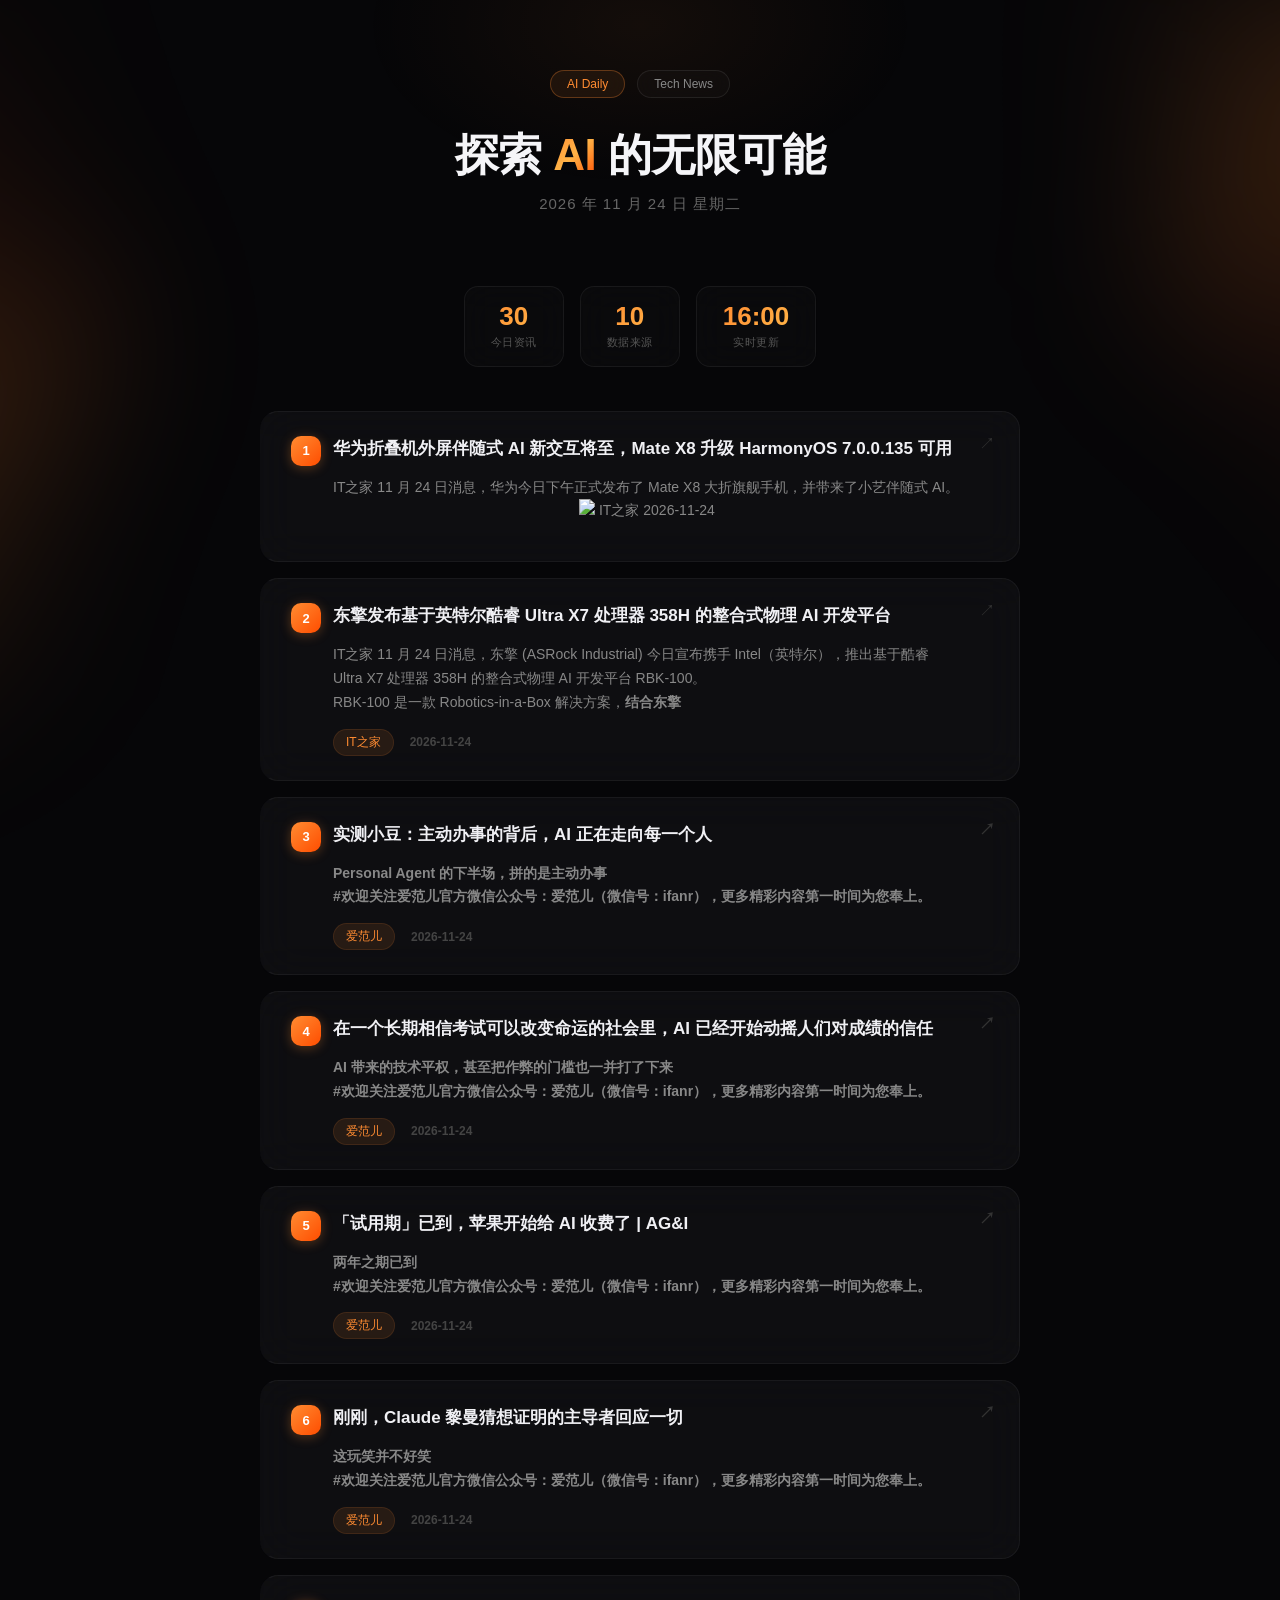
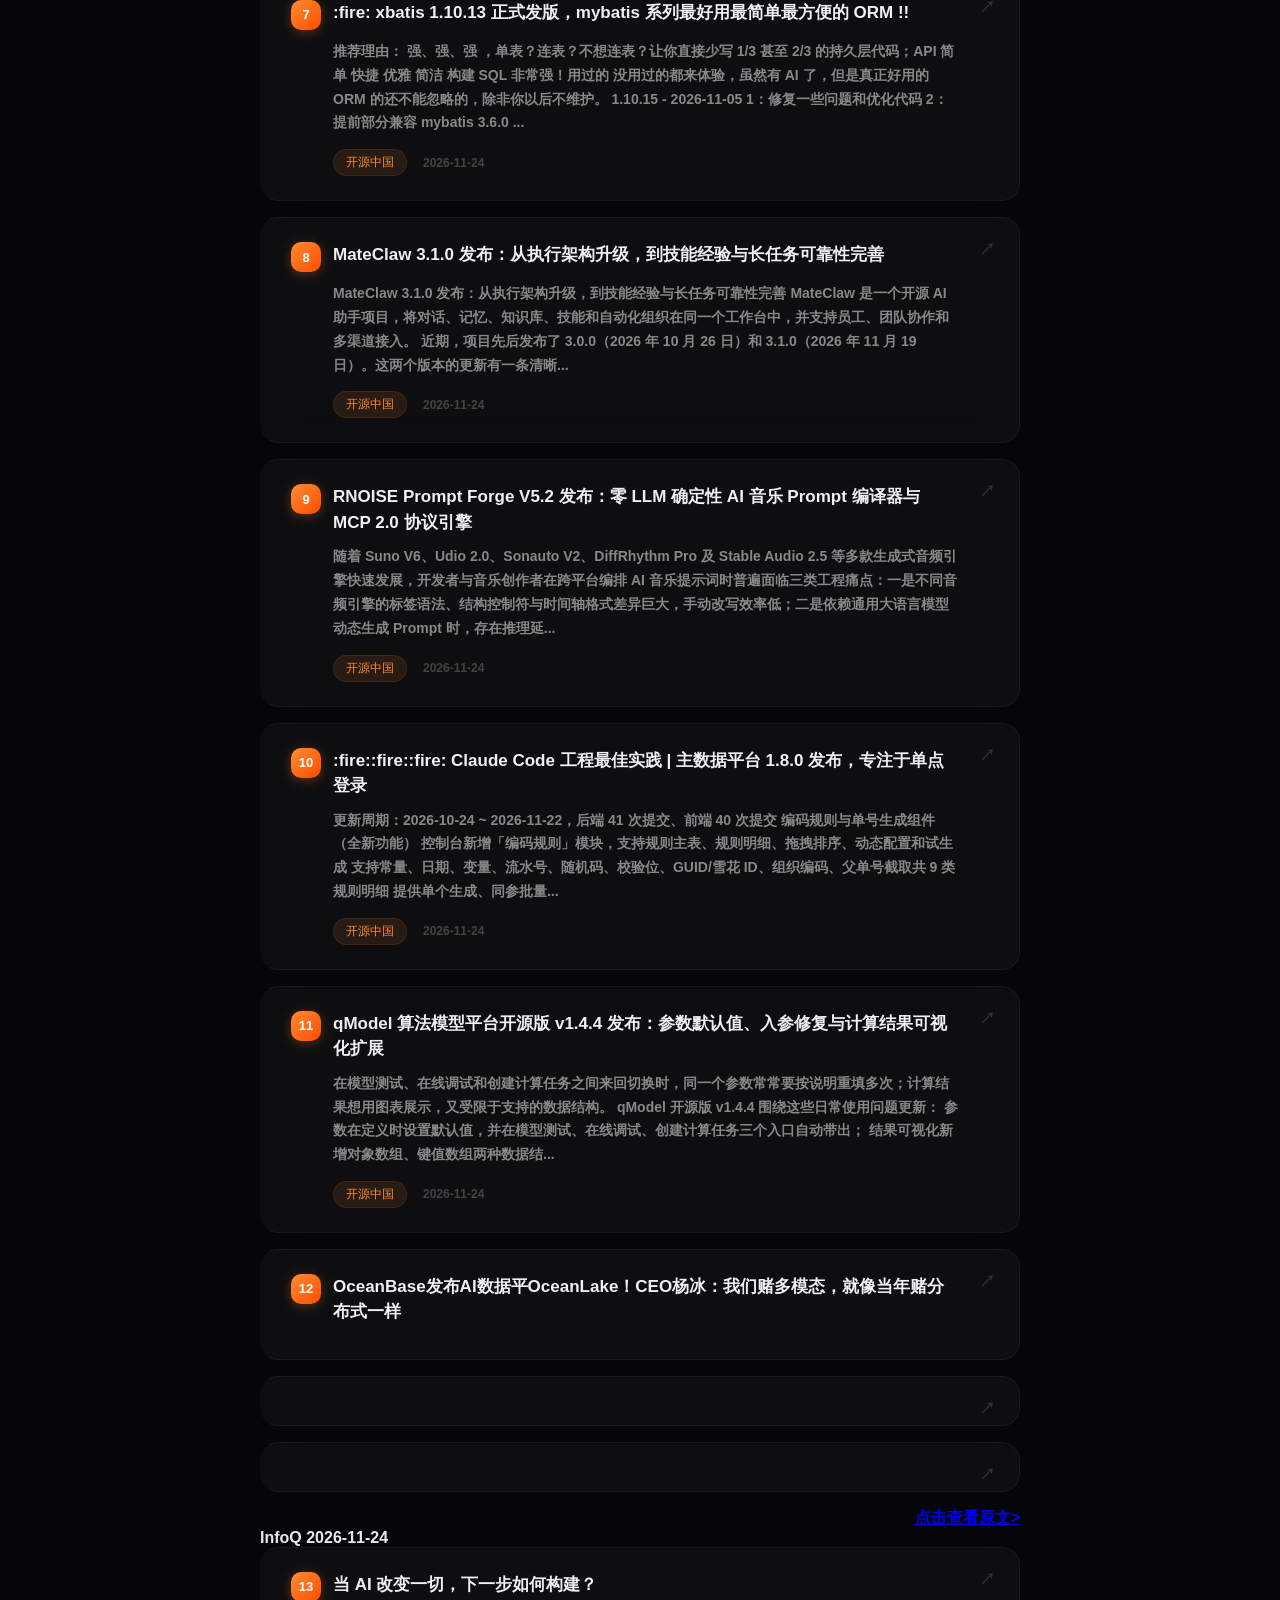
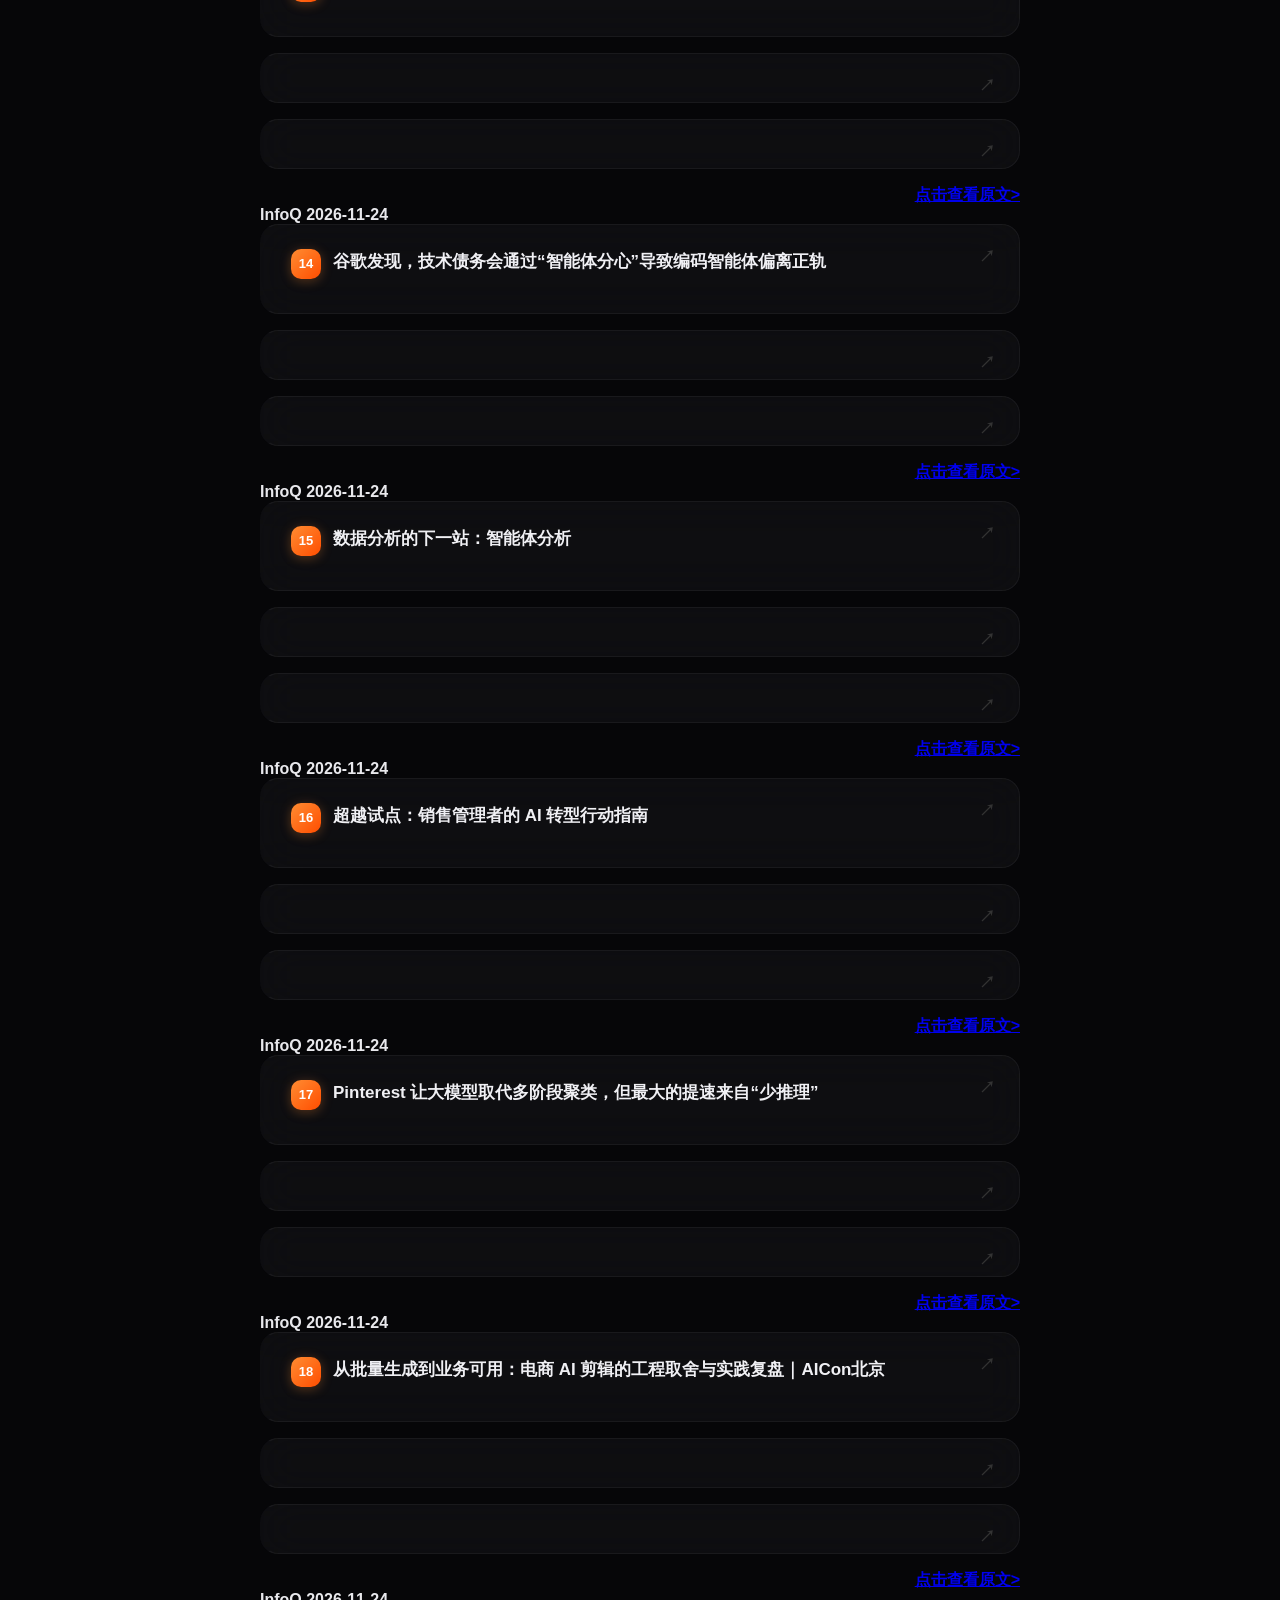
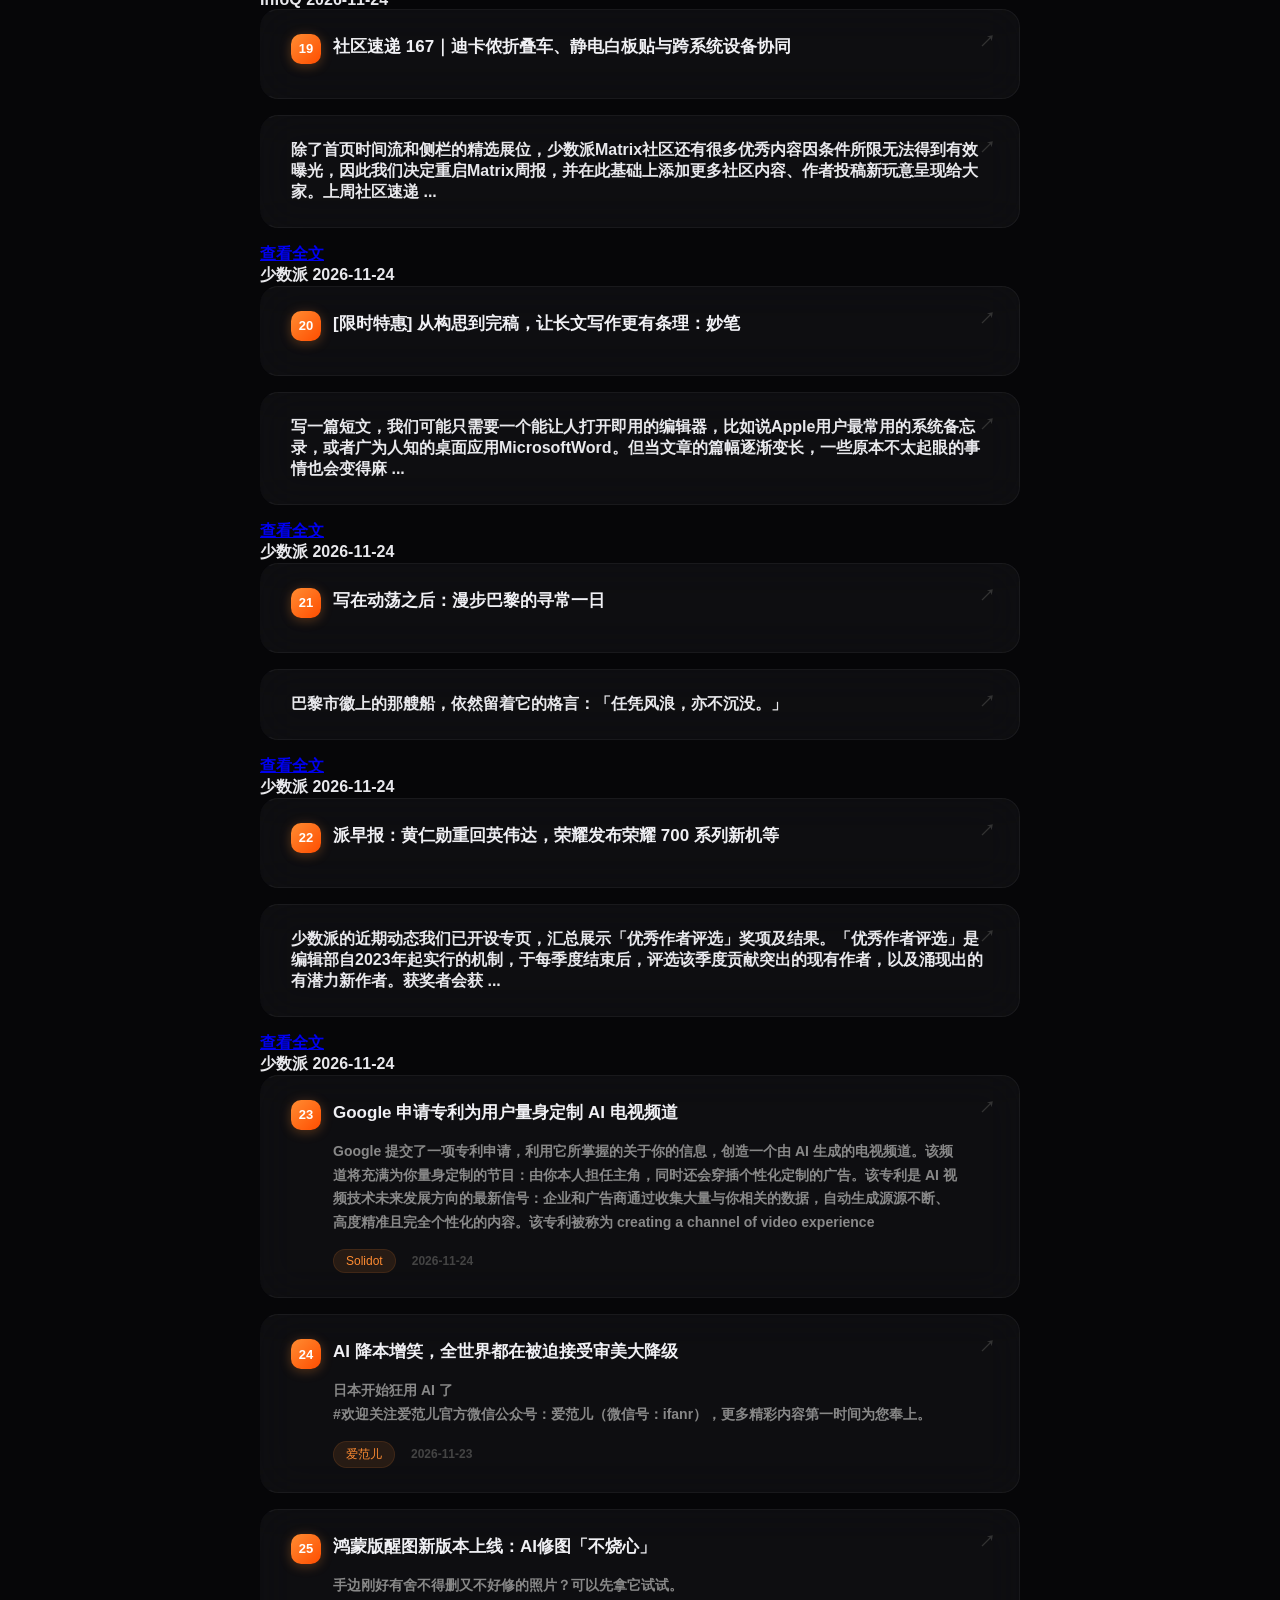
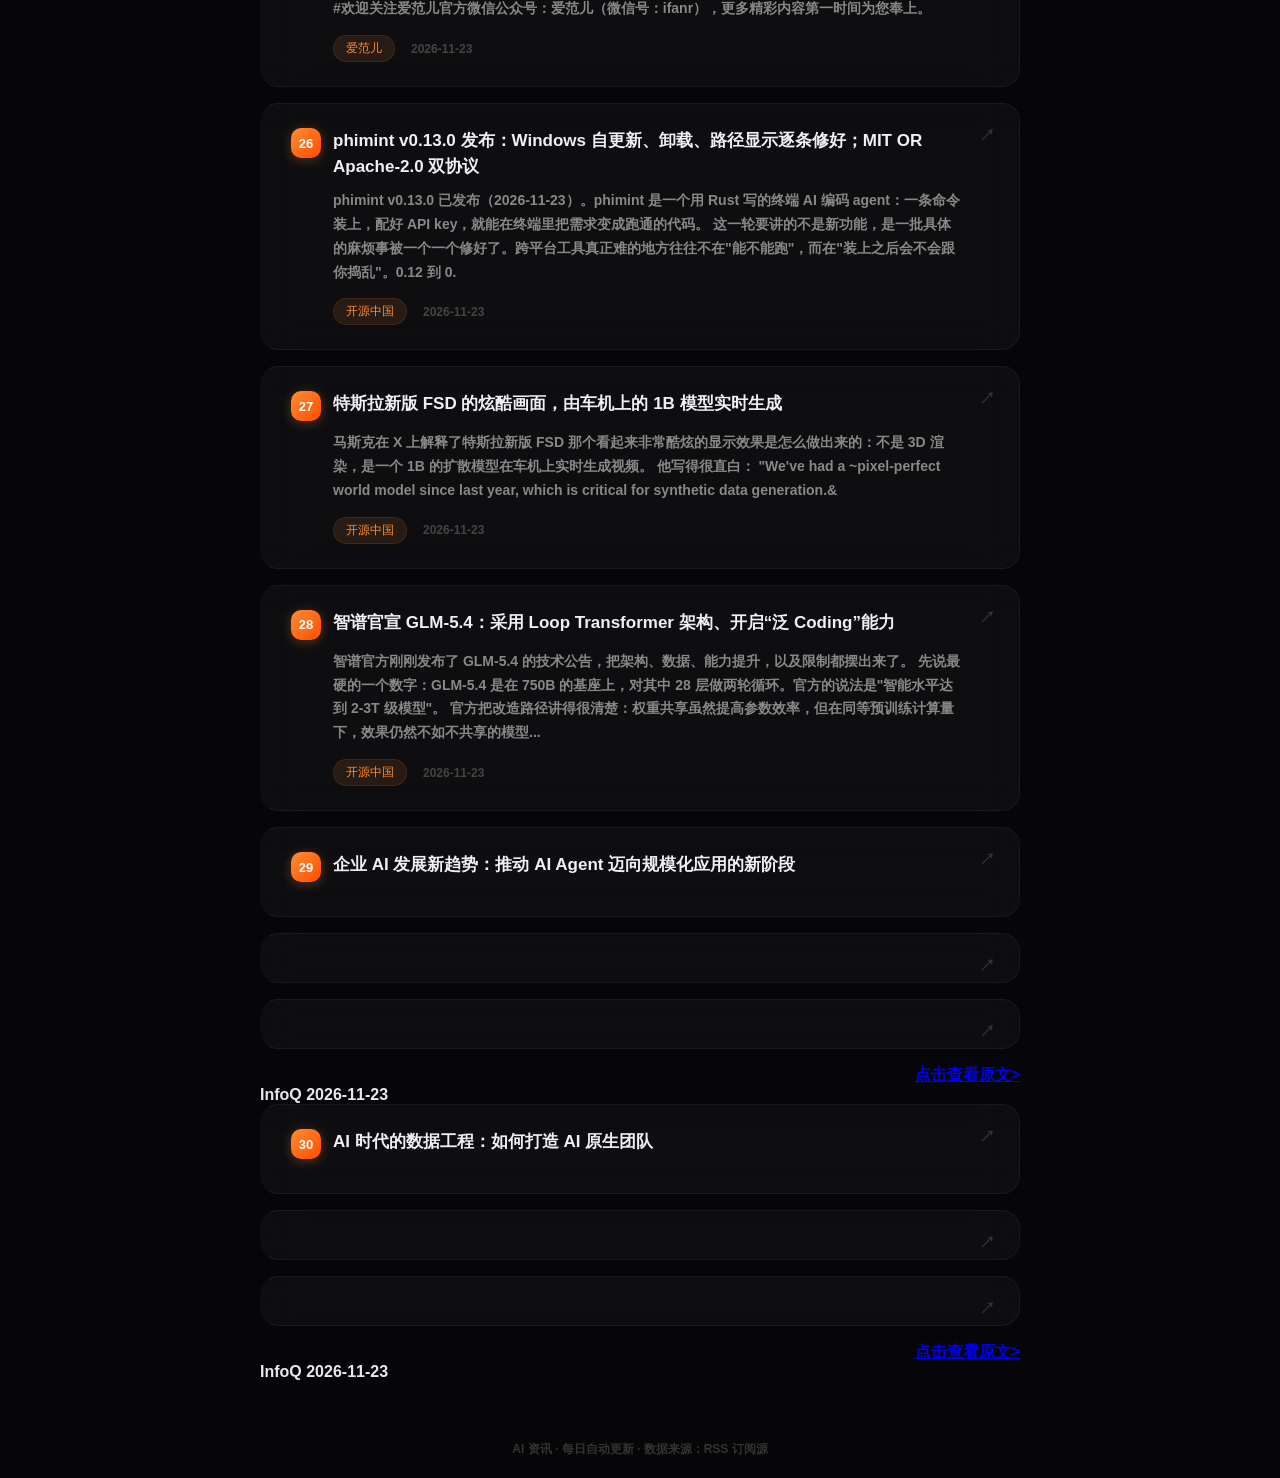
==== News_Project/index.html @ f155b0bd "auto: 每日新闻刷新 2026-11-24" ====
<!DOCTYPE html>
<html lang="zh-CN">
<head>
<meta charset="UTF-8">
<meta name="viewport" content="width=device-width, initial-scale=1.0">
<title>今日 AI 资讯</title>
<style>
  * { margin: 0; padding: 0; box-sizing: border-box; }

  body {
    font-family: -apple-system, BlinkMacSystemFont, "Segoe UI", "PingFang SC", "Microsoft YaHei", sans-serif;
    background: #060608;
    color: #e8e8ec;
    min-height: 100vh;
    position: relative;
    overflow-x: hidden;
  }

  /* ========== 全局背景光效层 ========== */
  .bg-lights {
    position: fixed;
    inset: 0;
    pointer-events: none;
    z-index: 0;
    overflow: hidden;
  }

  .bg-lights .beam-left {
    position: absolute;
    top: -5%;
    left: -30%;
    width: 80vw;
    height: 80vh;
    background: conic-gradient(from 200deg at 50% 50%, transparent 0deg, rgba(255, 130, 40, 0.20) 50deg, rgba(255, 90, 20, 0.10) 100deg, transparent 160deg);
    filter: blur(80px);
    transform: rotate(-10deg);
  }

  .bg-lights .beam-right {
    position: absolute;
    top: -5%;
    right: -30%;
    width: 80vw;
    height: 80vh;
    background: conic-gradient(from -20deg at 50% 50%, transparent 0deg, rgba(255, 130, 40, 0.20) 50deg, rgba(255, 90, 20, 0.10) 100deg, transparent 160deg);
    filter: blur(80px);
    transform: rotate(10deg);
  }

  .bg-lights .glow-top {
    position: absolute;
    top: -150px;
    left: 50%;
    transform: translateX(-50%);
    width: 600px;
    height: 350px;
    background: radial-gradient(ellipse, rgba(255, 140, 50, 0.06) 0%, transparent 65%);
  }

  .container {
    max-width: 800px;
    margin: 0 auto;
    position: relative;
    z-index: 1;
    padding: 0 20px;
  }

  /* ========== Hero 头部区域 ========== */
  .hero {
    text-align: center;
    padding: 70px 0 36px;
    position: relative;
  }

  /* 顶部标签 pills */
  .hero .top-pills {
    display: inline-flex;
    align-items: center;
    gap: 12px;
    margin-bottom: 32px;
  }

  .hero .pill {
    display: inline-flex;
    align-items: center;
    gap: 6px;
    padding: 6px 16px;
    border-radius: 100px;
    font-size: 12px;
    font-weight: 500;
    border: 1px solid rgba(255, 255, 255, 0.08);
    background: rgba(255, 255, 255, 0.02);
    color: #888;
    backdrop-filter: blur(12px);
    transition: all 0.3s;
    cursor: default;
  }

  .hero .pill.pill-active {
    border-color: rgba(255, 140, 50, 0.30);
    background: rgba(255, 140, 50, 0.08);
    color: #ff8c32;
  }

  /* 大标题 - 白 + 橙渐变 */
  .hero h1 {
    font-size: 44px;
    font-weight: 700;
    color: #f5f5f8;
    line-height: 1.15;
    margin-bottom: 14px;
    letter-spacing: -0.5px;
  }

  .hero h1 .highlight {
    background: linear-gradient(135deg, #ff8c32 0%, #ffb347 50%, #ff4d00 100%);
    -webkit-background-clip: text;
    -webkit-text-fill-color: transparent;
    background-clip: text;
  }

  /* 日期副标题 */
  .hero .date {
    font-size: 15px;
    color: #666;
    letter-spacing: 1px;
    margin-bottom: 36px;
  }

  /* ========== 统计条（微透明框） ========== */
  .stats-bar {
    display: flex;
    justify-content: center;
    gap: 16px;
    margin-bottom: 44px;
    flex-wrap: wrap;
  }

  .stat-item {
    text-align: center;
    padding: 16px 26px;
    min-width: 100px;
    background: rgba(255, 255, 255, 0.02);
    border: 1px solid rgba(255, 255, 255, 0.06);
    border-radius: 14px;
    backdrop-filter: blur(16px);
    transition: all 0.3s;
  }

  .stat-item:hover {
    border-color: rgba(255, 140, 50, 0.18);
    background: rgba(255, 255, 255, 0.035);
    transform: translateY(-2px);
  }

  .stat-item .num {
    font-size: 26px;
    font-weight: 700;
    background: linear-gradient(135deg, #ff8c32 0%, #ffb347 100%);
    -webkit-background-clip: text;
    -webkit-text-fill-color: transparent;
    background-clip: text;
    line-height: 1;
    margin-bottom: 6px;
  }

  .stat-item .label {
    font-size: 11px;
    color: #555;
    font-weight: 500;
    letter-spacing: 0.5px;
  }

  /* 卡片 - 玻璃态暗色 */
  .card {
    background: rgba(255, 255, 255, 0.035);
    border-radius: 18px;
    padding: 24px 28px;
    margin-bottom: 16px;
    border: 1px solid rgba(255, 255, 255, 0.05);
    backdrop-filter: blur(20px) saturate(180%);
    transition: all 0.3s cubic-bezier(0.16, 1, 0.3, 1);
    border-left: 3px solid transparent;
    position: relative;
    overflow: hidden;
    cursor: pointer;
    display: block;
    text-decoration: none;
    color: inherit;
  }

  .card::before {
    content: '';
    position: absolute;
    top: 0;
    left: 0;
    right: 0;
    height: 1px;
    background: linear-gradient(90deg, transparent, rgba(255, 140, 50, 0.25), transparent);
    opacity: 0;
    transition: opacity 0.3s;
  }

  .card:hover {
    transform: translateY(-4px) scale(1.005);
    border-left-color: #ff8c32;
    box-shadow: 0 12px 40px rgba(255, 140, 50, 0.08), 0 0 60px rgba(255, 140, 50, 0.04);
    background: rgba(255, 255, 255, 0.055);
  }

  .card:hover::before {
    opacity: 1;
  }

  .card::after {
    content: "↗";
    position: absolute;
    top: 22px;
    right: 24px;
    font-size: 16px;
    color: #333;
    transition: all 0.3s;
  }

  .card:hover::after {
    color: #ff8c32;
    transform: translate(3px, -3px);
  }

  .card .card-header {
    display: flex;
    align-items: flex-start;
    gap: 12px;
    margin-bottom: 10px;
    padding-right: 30px;
  }

  .card .index {
    flex-shrink: 0;
    width: 30px;
    height: 30px;
    background: linear-gradient(135deg, #ff8c32 0%, #ff4d00 100%);
    border-radius: 10px;
    display: flex;
    align-items: center;
    justify-content: center;
    font-size: 13px;
    font-weight: 700;
    color: #fff;
    box-shadow: 0 2px 12px rgba(255, 140, 50, 0.3);
  }

  .card .title {
    font-size: 17px;
    font-weight: 600;
    color: #f0f0f4;
    line-height: 1.5;
    flex: 1;
  }

  .card .summary {
    font-size: 14px;
    color: #888;
    line-height: 1.7;
    margin-bottom: 14px;
    padding-left: 42px;
    padding-right: 30px;
  }

  .card .meta {
    display: flex;
    align-items: center;
    gap: 16px;
    padding-left: 42px;
    font-size: 12px;
    color: #555;
  }

  .card .meta .source {
    display: inline-flex;
    align-items: center;
    gap: 4px;
    background: rgba(255, 140, 50, 0.10);
    color: #ff8c32;
    padding: 4px 12px;
    border-radius: 20px;
    font-weight: 500;
    border: 1px solid rgba(255, 140, 50, 0.12);
  }

  .card .meta .time {
    color: #444;
  }

  /* 底部 */
  .footer {
    text-align: center;
    margin-top: 40px;
    padding: 20px;
    color: #333;
    font-size: 12px;
  }

  /* 响应式 */
  @media (max-width: 600px) {
    .hero { padding: 48px 0 28px; }
    .hero h1 { font-size: 30px; }
    .container { padding: 0 14px; }
    .card { padding: 18px 16px; }
    .card .summary, .card .meta { padding-left: 0; }
    .card .index { display: none; }
    .card .card-header { padding-right: 24px; }
    .card::after { right: 16px; }
    .stats-bar { gap: 12px; }
    .stat-item { padding: 12px 18px; min-width: 80px; }
    .stat-item .num { font-size: 22px; }
  }
</style>
</head>
<body>

<!-- 背景光效 -->
<div class="bg-lights">
  <div class="beam-left"></div>
  <div class="beam-right"></div>
  <div class="glow-top"></div>
</div>

<div class="container">
  <!-- Hero 头部 -->
  <div class="hero">
    <div class="top-pills">
      <span class="pill pill-active">AI Daily</span>
      <span class="pill">Tech News</span>
    </div>
    <h1>探索 <span class="highlight">AI</span> 的无限可能</h1>
    <p class="date">2026 年 11 月 24 日  星期二</p>
  </div>

  <!-- 统计条 -->
  <div class="stats-bar">
    <div class="stat-item"><div class="num">30</div><div class="label">今日资讯</div></div>
    <div class="stat-item"><div class="num">10</div><div class="label">数据来源</div></div>
    <div class="stat-item"><div class="num">16:00</div><div class="label">实时更新</div></div>
  </div>

  <!-- 资讯列表 -->
  <div class="news-list">
    
    <a class="card" href="https://www.ithome.com/1/031/886.htm" target="_blank" rel="noopener noreferrer" title="点击查看详情">
      <div class="card-header">
        <div class="index">1</div>
        <div class="title">华为折叠机外屏伴随式 AI 新交互将至，Mate X8 升级 HarmonyOS 7.0.0.135 可用</div>
      </div>
      <div class="summary"><p data-vmark="f174">IT之家 11 月 24 日消息，华为今日下午正式发布了 Mate X8 大折旗舰手机，并带来了小艺伴随式 AI。</p><p data-vmark="73ec" style="text-align: center;"><img src="https://img.ithome.com/newsuploadfiles/2026/11/26613b41-325</div>
      <div class="meta">
        <span class="source">IT之家</span>
        <span class="time">2026-11-24</span>
      </div>
    </a>
    
    <a class="card" href="https://www.ithome.com/1/031/880.htm" target="_blank" rel="noopener noreferrer" title="点击查看详情">
      <div class="card-header">
        <div class="index">2</div>
        <div class="title">东擎发布基于英特尔酷睿 Ultra X7 处理器 358H 的整合式物理 AI 开发平台</div>
      </div>
      <div class="summary"><p data-vmark="1dc7">IT之家 11 月 24 日消息，东擎 (ASRock Industrial) 今日宣布携手 Intel（英特尔），推出基于酷睿 Ultra X7 处理器 358H 的整合式物理 AI 开发平台 RBK-100。</p><p data-vmark="0008">RBK-100 是一款 Robotics-in-a-Box 解决方案，<strong>结合东擎 </div>
      <div class="meta">
        <span class="source">IT之家</span>
        <span class="time">2026-11-24</span>
      </div>
    </a>
    
    <a class="card" href="https://www.ifanr.com/1691355?utm_source=rss&utm_medium=rss&utm_campaign=" target="_blank" rel="noopener noreferrer" title="点击查看详情">
      <div class="card-header">
        <div class="index">3</div>
        <div class="title">实测小豆：主动办事的背后，AI 正在走向每一个人</div>
      </div>
      <div class="summary">Personal Agent 的下半场，拼的是主动办事<p>#欢迎关注爱范儿官方微信公众号：爱范儿（微信号：ifanr），更多精彩内容第一时间为您奉上。</p></div>
      <div class="meta">
        <span class="source">爱范儿</span>
        <span class="time">2026-11-24</span>
      </div>
    </a>
    
    <a class="card" href="https://www.ifanr.com/1691270?utm_source=rss&utm_medium=rss&utm_campaign=" target="_blank" rel="noopener noreferrer" title="点击查看详情">
      <div class="card-header">
        <div class="index">4</div>
        <div class="title">在一个长期相信考试可以改变命运的社会里，AI 已经开始动摇人们对成绩的信任</div>
      </div>
      <div class="summary">AI 带来的技术平权，甚至把作弊的门槛也一并打了下来<p>#欢迎关注爱范儿官方微信公众号：爱范儿（微信号：ifanr），更多精彩内容第一时间为您奉上。</p></div>
      <div class="meta">
        <span class="source">爱范儿</span>
        <span class="time">2026-11-24</span>
      </div>
    </a>
    
    <a class="card" href="https://www.ifanr.com/1691186?utm_source=rss&utm_medium=rss&utm_campaign=" target="_blank" rel="noopener noreferrer" title="点击查看详情">
      <div class="card-header">
        <div class="index">5</div>
        <div class="title">「试用期」已到，苹果开始给 AI 收费了 | AG&I</div>
      </div>
      <div class="summary">两年之期已到<p>#欢迎关注爱范儿官方微信公众号：爱范儿（微信号：ifanr），更多精彩内容第一时间为您奉上。</p></div>
      <div class="meta">
        <span class="source">爱范儿</span>
        <span class="time">2026-11-24</span>
      </div>
    </a>
    
    <a class="card" href="https://www.ifanr.com/1691152?utm_source=rss&utm_medium=rss&utm_campaign=" target="_blank" rel="noopener noreferrer" title="点击查看详情">
      <div class="card-header">
        <div class="index">6</div>
        <div class="title">刚刚，Claude 黎曼猜想证明的主导者回应一切</div>
      </div>
      <div class="summary">这玩笑并不好笑<p>#欢迎关注爱范儿官方微信公众号：爱范儿（微信号：ifanr），更多精彩内容第一时间为您奉上。</p></div>
      <div class="meta">
        <span class="source">爱范儿</span>
        <span class="time">2026-11-24</span>
      </div>
    </a>
    
    <a class="card" href="https://www.oschina.net/news/503783" target="_blank" rel="noopener noreferrer" title="点击查看详情">
      <div class="card-header">
        <div class="index">7</div>
        <div class="title">:fire: xbatis 1.10.13 正式发版，mybatis 系列最好用最简单最方便的 ORM !!</div>
      </div>
      <div class="summary">推荐理由： 强、强、强 ，单表？连表？不想连表？让你直接少写 1/3 甚至 2/3 的持久层代码；API 简单 快捷 优雅 简洁 构建 SQL 非常强！用过的 没用过的都来体验，虽然有 AI 了，但是真正好用的 ORM 的还不能忽略的，除非你以后不维护。 1.10.15 - 2026-11-05 1：修复一些问题和优化代码 2：提前部分兼容 mybatis 3.6.0 ...</div>
      <div class="meta">
        <span class="source">开源中国</span>
        <span class="time">2026-11-24</span>
      </div>
    </a>
    
    <a class="card" href="https://www.oschina.net/news/503782" target="_blank" rel="noopener noreferrer" title="点击查看详情">
      <div class="card-header">
        <div class="index">8</div>
        <div class="title">MateClaw 3.1.0 发布：从执行架构升级，到技能经验与长任务可靠性完善</div>
      </div>
      <div class="summary">MateClaw 3.1.0 发布：从执行架构升级，到技能经验与长任务可靠性完善 MateClaw 是一个开源 AI 助手项目，将对话、记忆、知识库、技能和自动化组织在同一个工作台中，并支持员工、团队协作和多渠道接入。 近期，项目先后发布了 3.0.0（2026 年 10 月 26 日）和 3.1.0（2026 年 11 月 19 日）。这两个版本的更新有一条清晰...</div>
      <div class="meta">
        <span class="source">开源中国</span>
        <span class="time">2026-11-24</span>
      </div>
    </a>
    
    <a class="card" href="https://www.oschina.net/news/503778" target="_blank" rel="noopener noreferrer" title="点击查看详情">
      <div class="card-header">
        <div class="index">9</div>
        <div class="title">RNOISE Prompt Forge V5.2 发布：零 LLM 确定性 AI 音乐 Prompt 编译器与 MCP 2.0 协议引擎</div>
      </div>
      <div class="summary">随着 Suno V6、Udio 2.0、Sonauto V2、DiffRhythm Pro 及 Stable Audio 2.5 等多款生成式音频引擎快速发展，开发者与音乐创作者在跨平台编排 AI 音乐提示词时普遍面临三类工程痛点：一是不同音频引擎的标签语法、结构控制符与时间轴格式差异巨大，手动改写效率低；二是依赖通用大语言模型动态生成 Prompt 时，存在推理延...</div>
      <div class="meta">
        <span class="source">开源中国</span>
        <span class="time">2026-11-24</span>
      </div>
    </a>
    
    <a class="card" href="https://www.oschina.net/news/503775" target="_blank" rel="noopener noreferrer" title="点击查看详情">
      <div class="card-header">
        <div class="index">10</div>
        <div class="title">:fire::fire::fire: Claude Code 工程最佳实践 | 主数据平台 1.8.0 发布，专注于单点登录</div>
      </div>
      <div class="summary">更新周期：2026-10-24 ~ 2026-11-22，后端 41 次提交、前端 40 次提交 编码规则与单号生成组件（全新功能） 控制台新增「编码规则」模块，支持规则主表、规则明细、拖拽排序、动态配置和试生成 支持常量、日期、变量、流水号、随机码、校验位、GUID/雪花 ID、组织编码、父单号截取共 9 类规则明细 提供单个生成、同参批量...</div>
      <div class="meta">
        <span class="source">开源中国</span>
        <span class="time">2026-11-24</span>
      </div>
    </a>
    
    <a class="card" href="https://www.oschina.net/news/503761" target="_blank" rel="noopener noreferrer" title="点击查看详情">
      <div class="card-header">
        <div class="index">11</div>
        <div class="title">qModel 算法模型平台开源版 v1.4.4 发布：参数默认值、入参修复与计算结果可视化扩展</div>
      </div>
      <div class="summary">在模型测试、在线调试和创建计算任务之间来回切换时，同一个参数常常要按说明重填多次；计算结果想用图表展示，又受限于支持的数据结构。 qModel 开源版 v1.4.4 围绕这些日常使用问题更新： 参数在定义时设置默认值，并在模型测试、在线调试、创建计算任务三个入口自动带出； 结果可视化新增对象数组、键值数组两种数据结...</div>
      <div class="meta">
        <span class="source">开源中国</span>
        <span class="time">2026-11-24</span>
      </div>
    </a>
    
    <a class="card" href="https://www.infoq.cn/article/qEXNRNufkiFkiUEU9aae?utm_source=rss&utm_medium=article" target="_blank" rel="noopener noreferrer" title="点击查看详情">
      <div class="card-header">
        <div class="index">12</div>
        <div class="title">OceanBase发布AI数据平OceanLake！CEO杨冰：我们赌多模态，就像当年赌分布式一样</div>
      </div>
      <div class="summary"><div align='right'><a href='https://www.infoq.cn/article/qEXNRNufkiFkiUEU9aae?utm_source=rss&utm_medium=article'>点击查看原文></a></div></div>
      <div class="meta">
        <span class="source">InfoQ</span>
        <span class="time">2026-11-24</span>
      </div>
    </a>
    
    <a class="card" href="https://www.infoq.cn/article/iRm9lBSQj0OCvDdgLQrO?utm_source=rss&utm_medium=article" target="_blank" rel="noopener noreferrer" title="点击查看详情">
      <div class="card-header">
        <div class="index">13</div>
        <div class="title">当 AI 改变一切，下一步如何构建？</div>
      </div>
      <div class="summary"><div align='right'><a href='https://www.infoq.cn/article/iRm9lBSQj0OCvDdgLQrO?utm_source=rss&utm_medium=article'>点击查看原文></a></div></div>
      <div class="meta">
        <span class="source">InfoQ</span>
        <span class="time">2026-11-24</span>
      </div>
    </a>
    
    <a class="card" href="https://www.infoq.cn/article/sFmubmDWkulIOTBLX0Dr?utm_source=rss&utm_medium=article" target="_blank" rel="noopener noreferrer" title="点击查看详情">
      <div class="card-header">
        <div class="index">14</div>
        <div class="title">谷歌发现，技术债务会通过“智能体分心”导致编码智能体偏离正轨</div>
      </div>
      <div class="summary"><div align='right'><a href='https://www.infoq.cn/article/sFmubmDWkulIOTBLX0Dr?utm_source=rss&utm_medium=article'>点击查看原文></a></div></div>
      <div class="meta">
        <span class="source">InfoQ</span>
        <span class="time">2026-11-24</span>
      </div>
    </a>
    
    <a class="card" href="https://www.infoq.cn/video/Q0rXqh3OmSAhcePiDjh2?utm_source=rss&utm_medium=article" target="_blank" rel="noopener noreferrer" title="点击查看详情">
      <div class="card-header">
        <div class="index">15</div>
        <div class="title">数据分析的下一站：智能体分析</div>
      </div>
      <div class="summary"><div align='right'><a href='https://www.infoq.cn/video/Q0rXqh3OmSAhcePiDjh2?utm_source=rss&utm_medium=article'>点击查看原文></a></div></div>
      <div class="meta">
        <span class="source">InfoQ</span>
        <span class="time">2026-11-24</span>
      </div>
    </a>
    
    <a class="card" href="https://www.infoq.cn/video/UU3P37LW5IE6Xg4O0cSN?utm_source=rss&utm_medium=article" target="_blank" rel="noopener noreferrer" title="点击查看详情">
      <div class="card-header">
        <div class="index">16</div>
        <div class="title">超越试点：销售管理者的 AI 转型行动指南</div>
      </div>
      <div class="summary"><div align='right'><a href='https://www.infoq.cn/video/UU3P37LW5IE6Xg4O0cSN?utm_source=rss&utm_medium=article'>点击查看原文></a></div></div>
      <div class="meta">
        <span class="source">InfoQ</span>
        <span class="time">2026-11-24</span>
      </div>
    </a>
    
    <a class="card" href="https://www.infoq.cn/article/vaEUVvWD9AIaFXZhzSMH?utm_source=rss&utm_medium=article" target="_blank" rel="noopener noreferrer" title="点击查看详情">
      <div class="card-header">
        <div class="index">17</div>
        <div class="title">Pinterest 让大模型取代多阶段聚类，但最大的提速来自“少推理”</div>
      </div>
      <div class="summary"><div align='right'><a href='https://www.infoq.cn/article/vaEUVvWD9AIaFXZhzSMH?utm_source=rss&utm_medium=article'>点击查看原文></a></div></div>
      <div class="meta">
        <span class="source">InfoQ</span>
        <span class="time">2026-11-24</span>
      </div>
    </a>
    
    <a class="card" href="https://www.infoq.cn/article/YMYl4DVNr1pRKD8ITfaW?utm_source=rss&utm_medium=article" target="_blank" rel="noopener noreferrer" title="点击查看详情">
      <div class="card-header">
        <div class="index">18</div>
        <div class="title">从批量生成到业务可用：电商 AI 剪辑的工程取舍与实践复盘｜AICon北京</div>
      </div>
      <div class="summary"><div align='right'><a href='https://www.infoq.cn/article/YMYl4DVNr1pRKD8ITfaW?utm_source=rss&utm_medium=article'>点击查看原文></a></div></div>
      <div class="meta">
        <span class="source">InfoQ</span>
        <span class="time">2026-11-24</span>
      </div>
    </a>
    
    <a class="card" href="https://sspai.com/post/119492" target="_blank" rel="noopener noreferrer" title="点击查看详情">
      <div class="card-header">
        <div class="index">19</div>
        <div class="title">社区速递 167｜迪卡侬折叠车、静电白板贴与跨系统设备协同</div>
      </div>
      <div class="summary">除了首页时间流和侧栏的精选展位，少数派Matrix社区还有很多优秀内容因条件所限无法得到有效曝光，因此我们决定重启Matrix周报，并在此基础上添加更多社区内容、作者投稿新玩意呈现给大家。上周社区速递 ...<a href="https://sspai.com/post/119492" target="_blank">查看全文</a></div>
      <div class="meta">
        <span class="source">少数派</span>
        <span class="time">2026-11-24</span>
      </div>
    </a>
    
    <a class="card" href="https://sspai.com/post/119035" target="_blank" rel="noopener noreferrer" title="点击查看详情">
      <div class="card-header">
        <div class="index">20</div>
        <div class="title">[限时特惠] 从构思到完稿，让长文写作更有条理：妙笔</div>
      </div>
      <div class="summary">写一篇短文，我们可能只需要一个能让人打开即用的编辑器，比如说Apple用户最常用的系统备忘录，或者广为人知的桌面应用MicrosoftWord。但当文章的篇幅逐渐变长，一些原本不太起眼的事情也会变得麻 ...<a href="https://sspai.com/post/119035" target="_blank">查看全文</a></div>
      <div class="meta">
        <span class="source">少数派</span>
        <span class="time">2026-11-24</span>
      </div>
    </a>
    
    <a class="card" href="https://sspai.com/post/119412" target="_blank" rel="noopener noreferrer" title="点击查看详情">
      <div class="card-header">
        <div class="index">21</div>
        <div class="title">写在动荡之后：漫步巴黎的寻常一日</div>
      </div>
      <div class="summary">巴黎市徽上的那艘船，依然留着它的格言：「任凭风浪，亦不沉没。」<a href="https://sspai.com/post/119412" target="_blank">查看全文</a></div>
      <div class="meta">
        <span class="source">少数派</span>
        <span class="time">2026-11-24</span>
      </div>
    </a>
    
    <a class="card" href="https://sspai.com/post/119460" target="_blank" rel="noopener noreferrer" title="点击查看详情">
      <div class="card-header">
        <div class="index">22</div>
        <div class="title">派早报：黄仁勋重回英伟达，荣耀发布荣耀 700 系列新机等</div>
      </div>
      <div class="summary">少数派的近期动态我们已开设专页，汇总展示「优秀作者评选」奖项及结果。「优秀作者评选」是编辑部自2023年起实行的机制，于每季度结束后，评选该季度贡献突出的现有作者，以及涌现出的有潜力新作者。获奖者会获 ...<a href="https://sspai.com/post/119460" target="_blank">查看全文</a></div>
      <div class="meta">
        <span class="source">少数派</span>
        <span class="time">2026-11-24</span>
      </div>
    </a>
    
    <a class="card" href="https://www.solidot.org/story?sid=85973" target="_blank" rel="noopener noreferrer" title="点击查看详情">
      <div class="card-header">
        <div class="index">23</div>
        <div class="title">Google 申请专利为用户量身定制 AI 电视频道</div>
      </div>
      <div class="summary">Google 提交了一项专利申请，利用它所掌握的关于你的信息，创造一个由 AI 生成的电视频道。该频道将充满为你量身定制的节目：由你本人担任主角，同时还会穿插个性化定制的广告。该专利是 AI 视频技术未来发展方向的最新信号：企业和广告商通过收集大量与你相关的数据，自动生成源源不断、高度精准且完全个性化的内容。该专利被称为 creating a channel of video experience</div>
      <div class="meta">
        <span class="source">Solidot</span>
        <span class="time">2026-11-24</span>
      </div>
    </a>
    
    <a class="card" href="https://www.ifanr.com/1691079?utm_source=rss&utm_medium=rss&utm_campaign=" target="_blank" rel="noopener noreferrer" title="点击查看详情">
      <div class="card-header">
        <div class="index">24</div>
        <div class="title">AI 降本增笑，全世界都在被迫接受审美大降级</div>
      </div>
      <div class="summary">日本开始狂用 AI 了<p>#欢迎关注爱范儿官方微信公众号：爱范儿（微信号：ifanr），更多精彩内容第一时间为您奉上。</p></div>
      <div class="meta">
        <span class="source">爱范儿</span>
        <span class="time">2026-11-23</span>
      </div>
    </a>
    
    <a class="card" href="https://www.ifanr.com/1690991?utm_source=rss&utm_medium=rss&utm_campaign=" target="_blank" rel="noopener noreferrer" title="点击查看详情">
      <div class="card-header">
        <div class="index">25</div>
        <div class="title">鸿蒙版醒图新版本上线：AI修图「不烧心」</div>
      </div>
      <div class="summary">手边刚好有舍不得删又不好修的照片？可以先拿它试试。<p>#欢迎关注爱范儿官方微信公众号：爱范儿（微信号：ifanr），更多精彩内容第一时间为您奉上。</p></div>
      <div class="meta">
        <span class="source">爱范儿</span>
        <span class="time">2026-11-23</span>
      </div>
    </a>
    
    <a class="card" href="https://www.oschina.net/news/503758" target="_blank" rel="noopener noreferrer" title="点击查看详情">
      <div class="card-header">
        <div class="index">26</div>
        <div class="title">phimint v0.13.0 发布：Windows 自更新、卸载、路径显示逐条修好；MIT OR Apache-2.0 双协议</div>
      </div>
      <div class="summary">phimint v0.13.0 已发布（2026-11-23）。phimint 是一个用 Rust 写的终端 AI 编码 agent：一条命令装上，配好 API key，就能在终端里把需求变成跑通的代码。 这一轮要讲的不是新功能，是一批具体的麻烦事被一个一个修好了。跨平台工具真正难的地方往往不在&quot;能不能跑&quot;，而在&quot;装上之后会不会跟你捣乱&quot;。0.12 到 0.</div>
      <div class="meta">
        <span class="source">开源中国</span>
        <span class="time">2026-11-23</span>
      </div>
    </a>
    
    <a class="card" href="https://www.oschina.net/news/503757" target="_blank" rel="noopener noreferrer" title="点击查看详情">
      <div class="card-header">
        <div class="index">27</div>
        <div class="title">特斯拉新版 FSD 的炫酷画面，由车机上的 1B 模型实时生成</div>
      </div>
      <div class="summary">马斯克在 X 上解释了特斯拉新版 FSD 那个看起来非常酷炫的显示效果是怎么做出来的：不是 3D 渲染，是一个 1B 的扩散模型在车机上实时生成视频。 他写得很直白： &quot;We&apos;ve had a ~pixel-perfect world model since last year, which is critical for synthetic data generation.&</div>
      <div class="meta">
        <span class="source">开源中国</span>
        <span class="time">2026-11-23</span>
      </div>
    </a>
    
    <a class="card" href="https://www.oschina.net/news/503756" target="_blank" rel="noopener noreferrer" title="点击查看详情">
      <div class="card-header">
        <div class="index">28</div>
        <div class="title">智谱官宣 GLM-5.4：采用 Loop Transformer 架构、开启“泛 Coding”能力</div>
      </div>
      <div class="summary">智谱官方刚刚发布了 GLM-5.4 的技术公告，把架构、数据、能力提升，以及限制都摆出来了。 先说最硬的一个数字：GLM-5.4 是在 750B 的基座上，对其中 28 层做两轮循环。官方的说法是&quot;智能水平达到 2-3T 级模型&quot;。 官方把改造路径讲得很清楚：权重共享虽然提高参数效率，但在同等预训练计算量下，效果仍然不如不共享的模型...</div>
      <div class="meta">
        <span class="source">开源中国</span>
        <span class="time">2026-11-23</span>
      </div>
    </a>
    
    <a class="card" href="https://www.infoq.cn/video/its3v5OfmRuikL5SeWUu?utm_source=rss&utm_medium=article" target="_blank" rel="noopener noreferrer" title="点击查看详情">
      <div class="card-header">
        <div class="index">29</div>
        <div class="title">企业 AI 发展新趋势：推动 AI Agent 迈向规模化应用的新阶段</div>
      </div>
      <div class="summary"><div align='right'><a href='https://www.infoq.cn/video/its3v5OfmRuikL5SeWUu?utm_source=rss&utm_medium=article'>点击查看原文></a></div></div>
      <div class="meta">
        <span class="source">InfoQ</span>
        <span class="time">2026-11-23</span>
      </div>
    </a>
    
    <a class="card" href="https://www.infoq.cn/video/qWRo8T0IdKoI7RBuQwNd?utm_source=rss&utm_medium=article" target="_blank" rel="noopener noreferrer" title="点击查看详情">
      <div class="card-header">
        <div class="index">30</div>
        <div class="title">AI 时代的数据工程：如何打造 AI 原生团队</div>
      </div>
      <div class="summary"><div align='right'><a href='https://www.infoq.cn/video/qWRo8T0IdKoI7RBuQwNd?utm_source=rss&utm_medium=article'>点击查看原文></a></div></div>
      <div class="meta">
        <span class="source">InfoQ</span>
        <span class="time">2026-11-23</span>
      </div>
    </a>
    
  </div>

  <!-- 底部 -->
  <div class="footer">
    AI 资讯 · 每日自动更新 · 数据来源：RSS 订阅源
  </div>
</div>

</body>
</html>
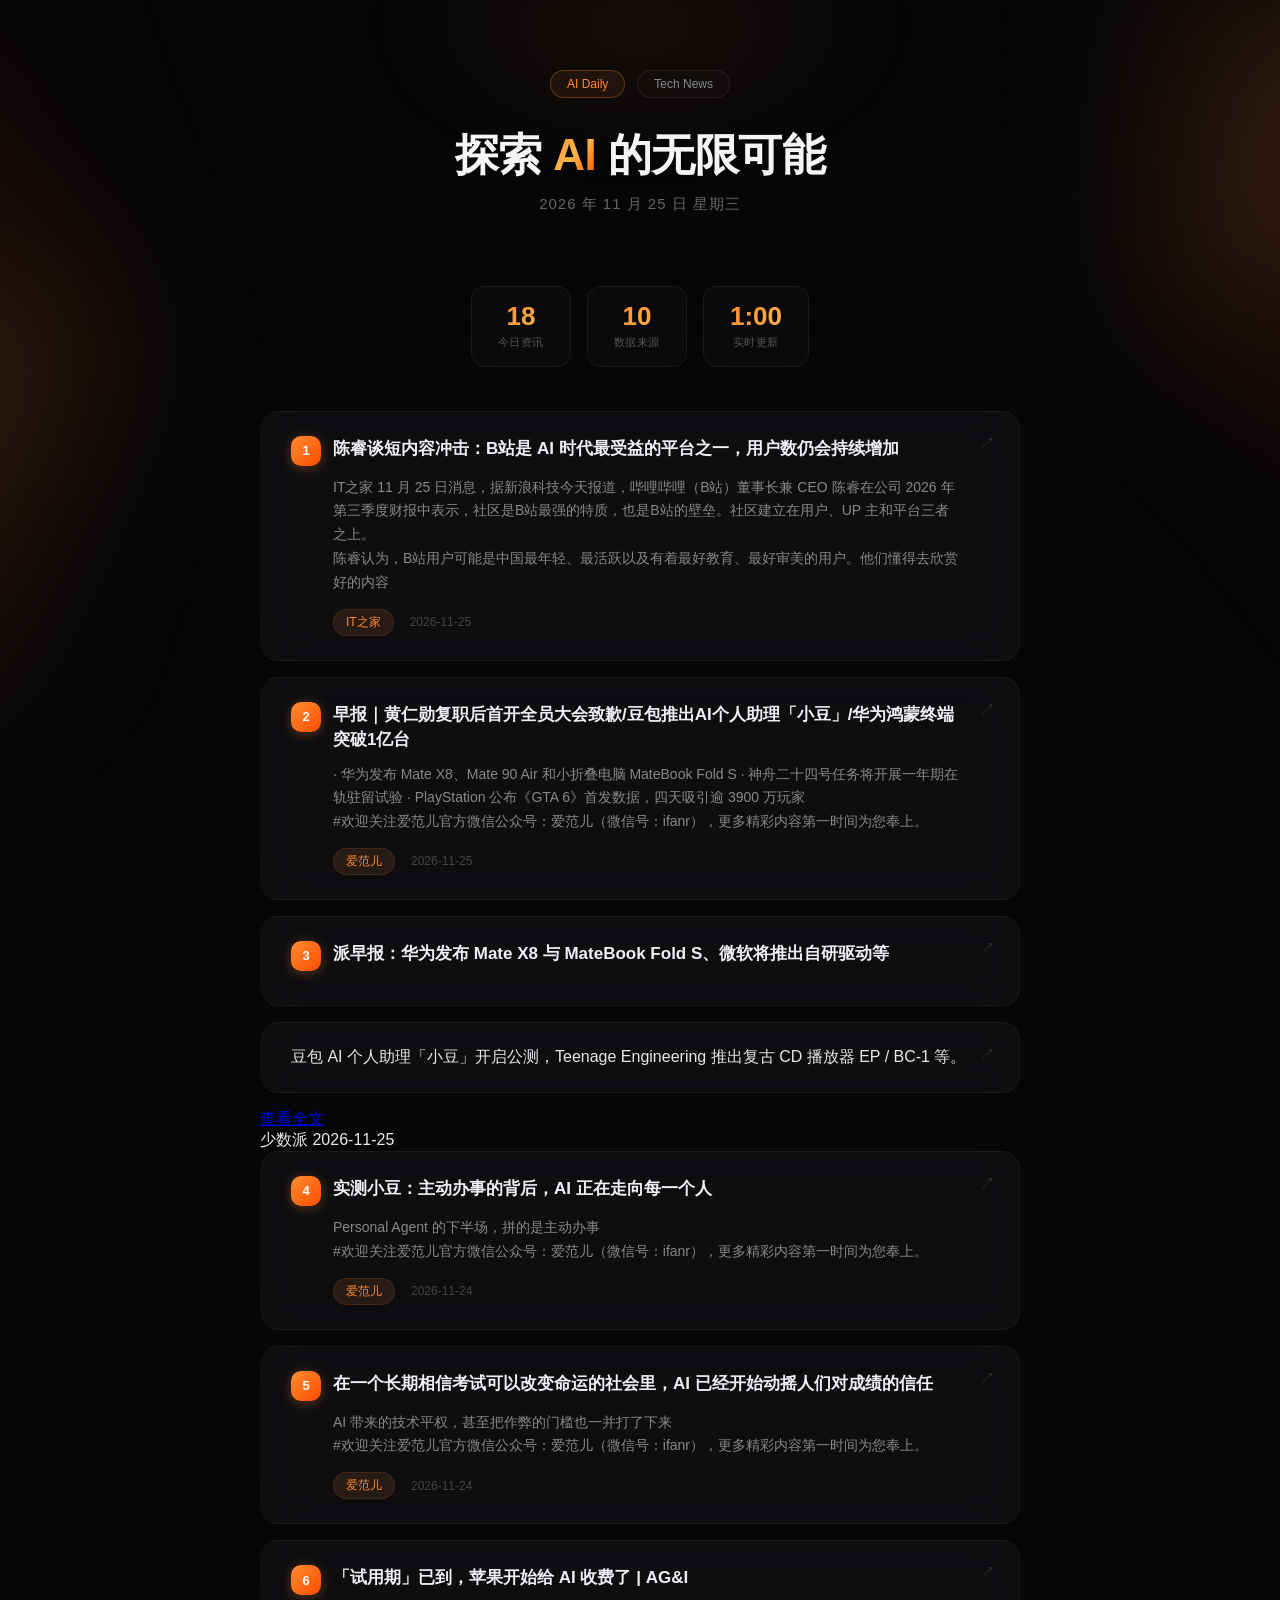
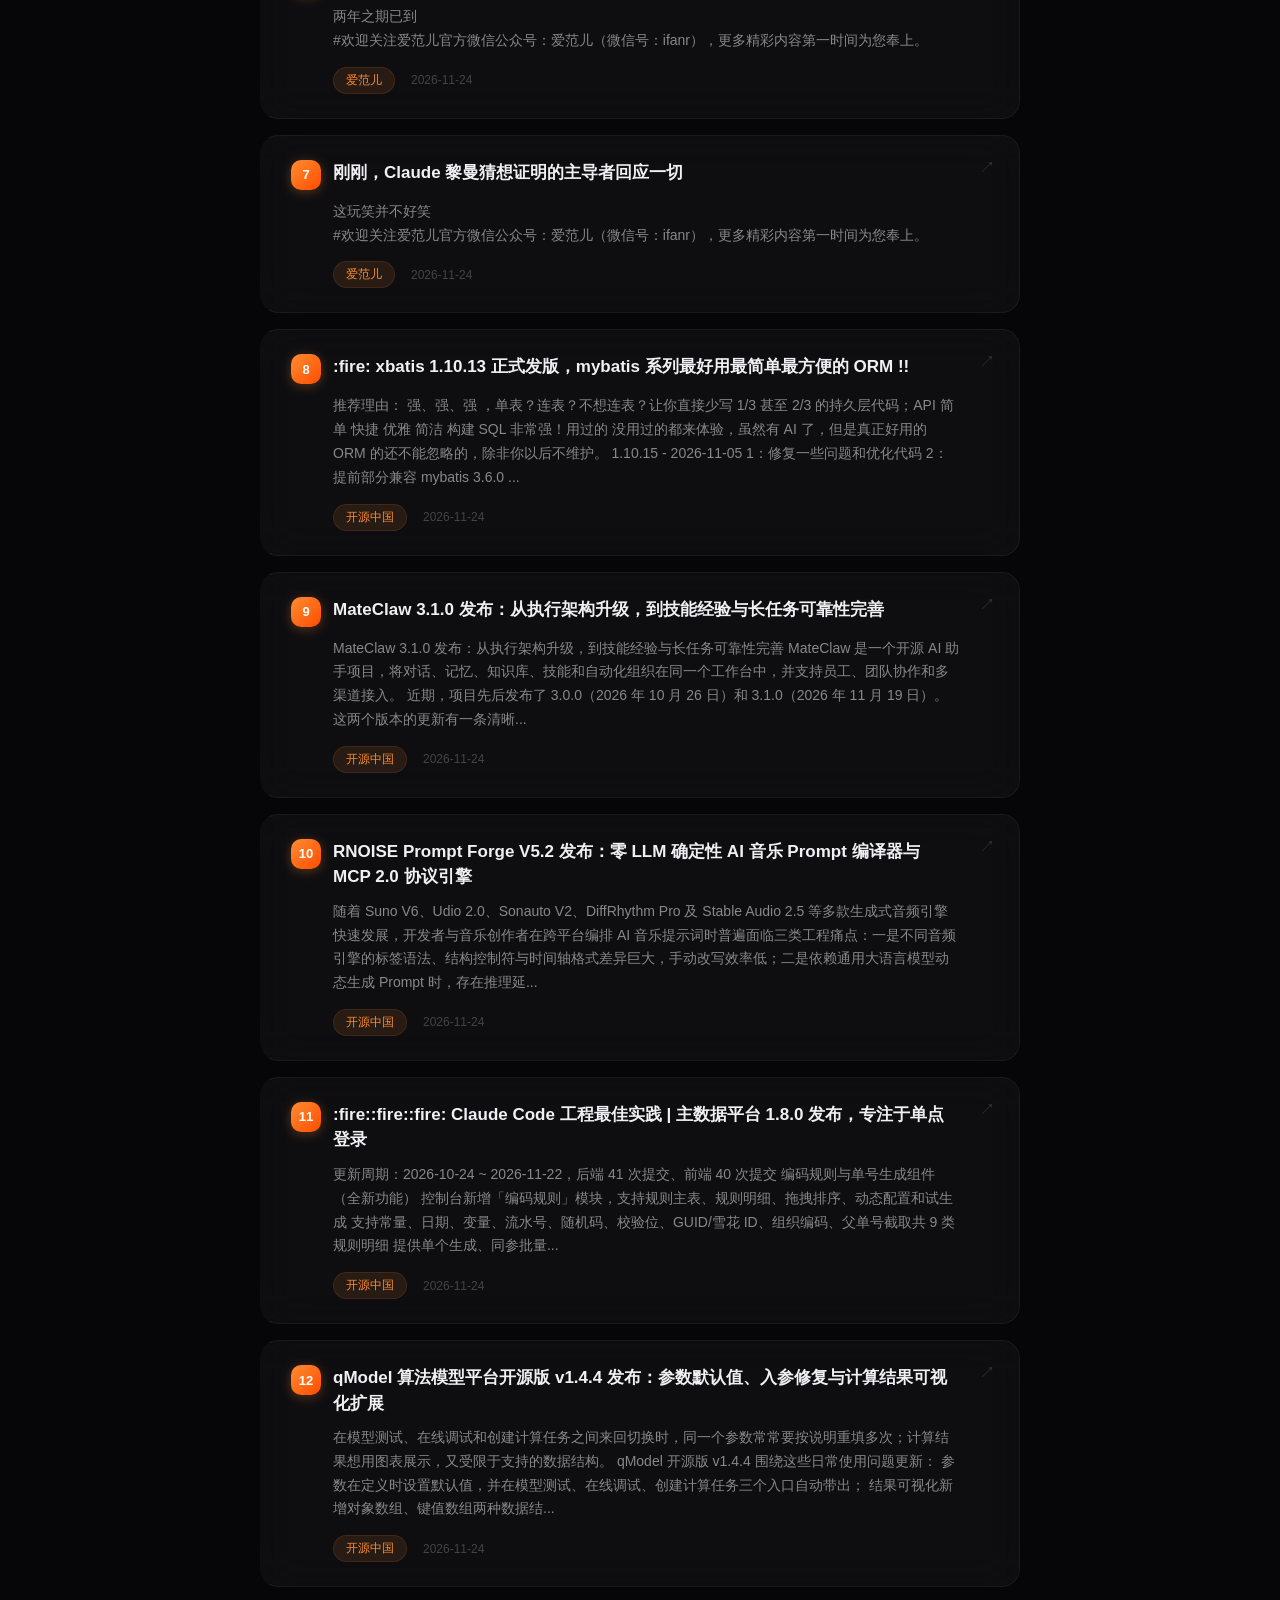
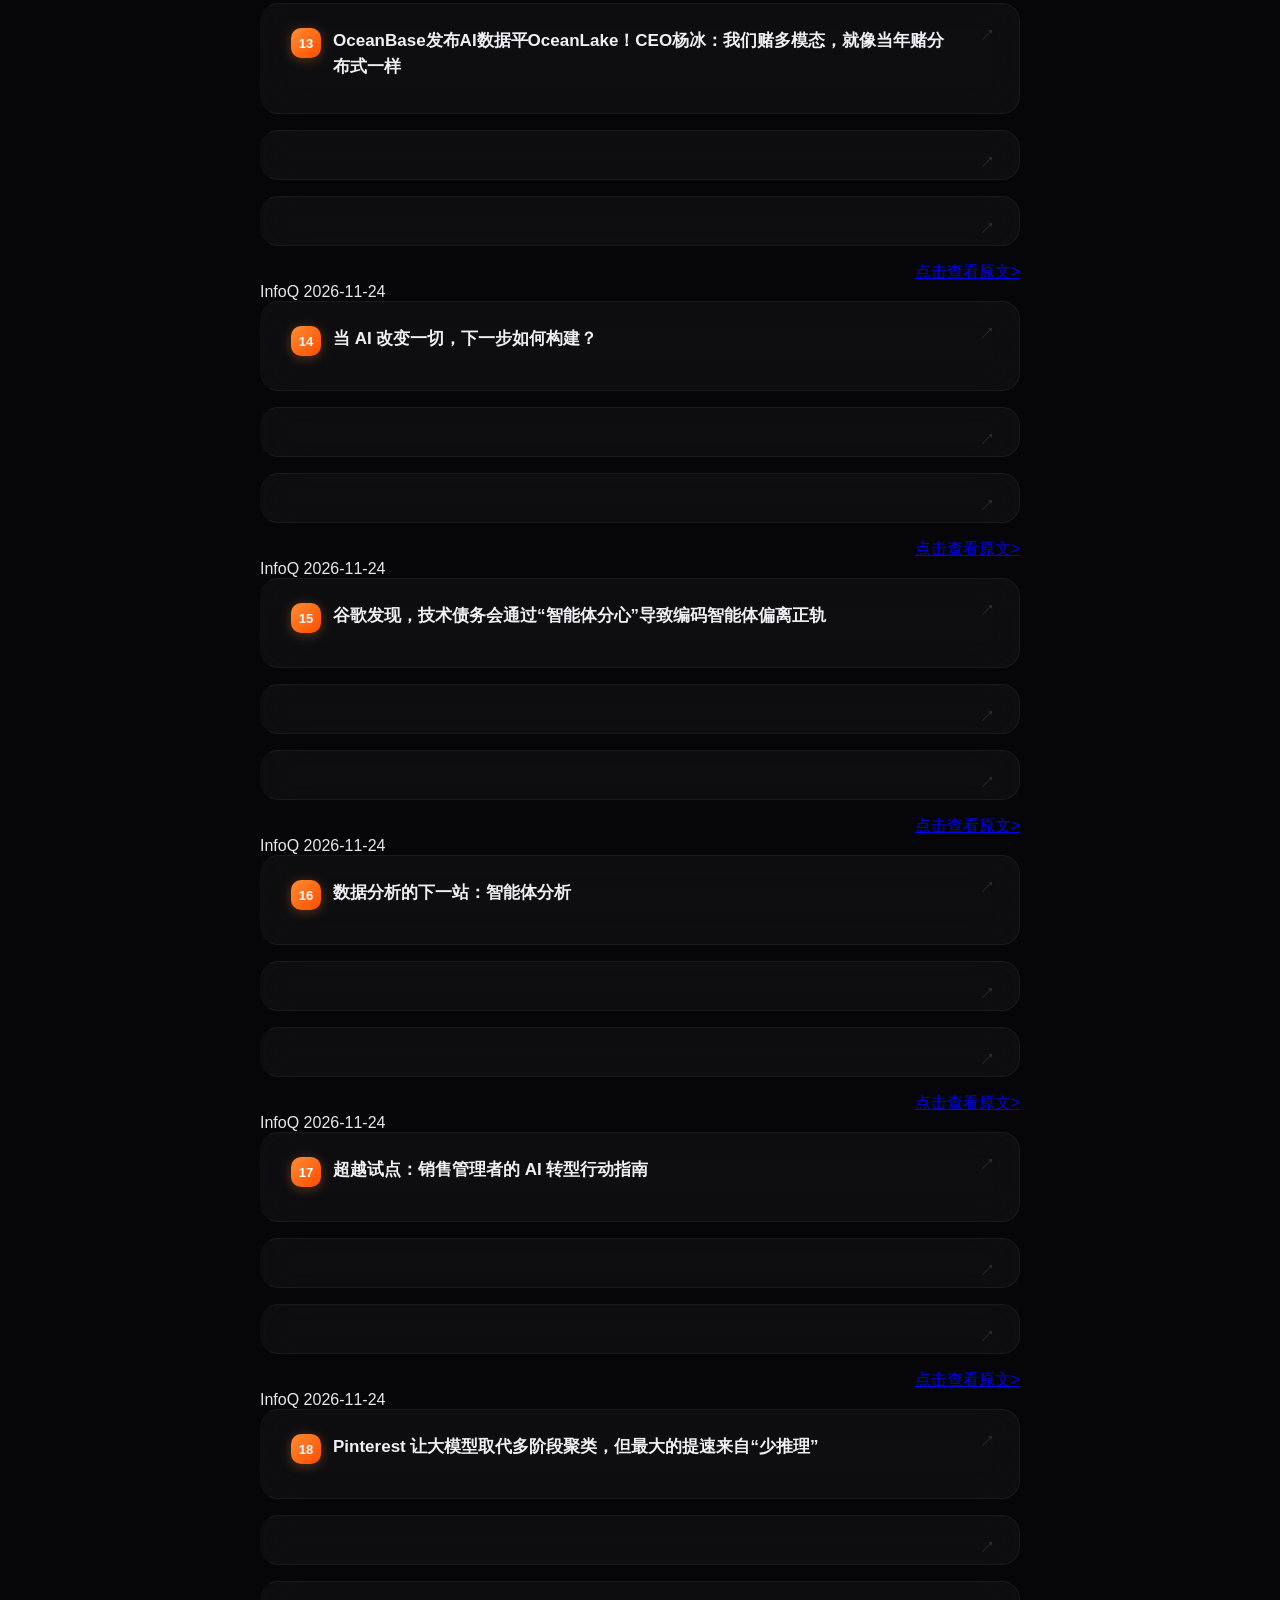
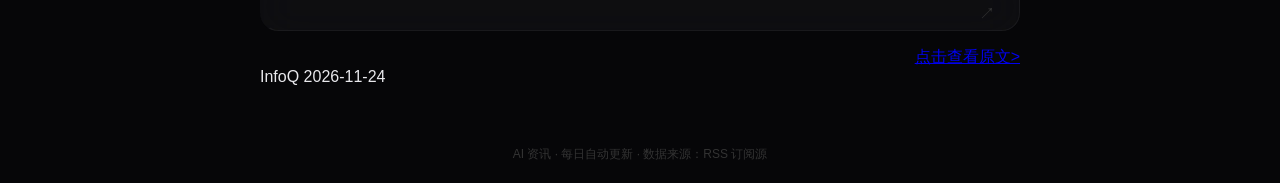
==== commit 399da679: "auto: 每日新闻刷新 2026-11-25" ====
--- a/News_Project/index.html
+++ b/News_Project/index.html
@@ -334,46 +334,60 @@
       <span class="pill">Tech News</span>
     </div>
     <h1>探索 <span class="highlight">AI</span> 的无限可能</h1>
-    <p class="date">2026 年 11 月 24 日  星期二</p>
+    <p class="date">2026 年 11 月 25 日  星期三</p>
   </div>
 
   <!-- 统计条 -->
   <div class="stats-bar">
-    <div class="stat-item"><div class="num">30</div><div class="label">今日资讯</div></div>
+    <div class="stat-item"><div class="num">18</div><div class="label">今日资讯</div></div>
     <div class="stat-item"><div class="num">10</div><div class="label">数据来源</div></div>
-    <div class="stat-item"><div class="num">16:00</div><div class="label">实时更新</div></div>
+    <div class="stat-item"><div class="num">1:00</div><div class="label">实时更新</div></div>
   </div>
 
   <!-- 资讯列表 -->
   <div class="news-list">
     
-    <a class="card" href="https://www.ithome.com/1/031/886.htm" target="_blank" rel="noopener noreferrer" title="点击查看详情">
+    <a class="card" href="https://www.ithome.com/1/031/942.htm" target="_blank" rel="noopener noreferrer" title="点击查看详情">
       <div class="card-header">
         <div class="index">1</div>
-        <div class="title">华为折叠机外屏伴随式 AI 新交互将至，Mate X8 升级 HarmonyOS 7.0.0.135 可用</div>
-      </div>
-      <div class="summary"><p data-vmark="f174">IT之家 11 月 24 日消息，华为今日下午正式发布了 Mate X8 大折旗舰手机，并带来了小艺伴随式 AI。</p><p data-vmark="73ec" style="text-align: center;"><img src="https://img.ithome.com/newsuploadfiles/2026/11/26613b41-325</div>
+        <div class="title">陈睿谈短内容冲击：B站是 AI 时代最受益的平台之一，用户数仍会持续增加</div>
+      </div>
+      <div class="summary"><p data-vmark="22a1">IT之家 11 月 25 日消息，据新浪科技今天报道，哔哩哔哩（B站）董事长兼 CEO 陈睿在公司 2026 年第三季度财报中表示，社区是B站最强的特质，也是B站的壁垒。社区建立在用户、UP 主和平台三者之上。</p><p data-vmark="c4ba">陈睿认为，B站用户可能是中国最年轻、最活跃以及有着最好教育、最好审美的用户。他们懂得去欣赏好的内容</div>
       <div class="meta">
         <span class="source">IT之家</span>
-        <span class="time">2026-11-24</span>
-      </div>
-    </a>
-    
-    <a class="card" href="https://www.ithome.com/1/031/880.htm" target="_blank" rel="noopener noreferrer" title="点击查看详情">
+        <span class="time">2026-11-25</span>
+      </div>
+    </a>
+    
+    <a class="card" href="https://www.ifanr.com/1691400?utm_source=rss&utm_medium=rss&utm_campaign=" target="_blank" rel="noopener noreferrer" title="点击查看详情">
       <div class="card-header">
         <div class="index">2</div>
-        <div class="title">东擎发布基于英特尔酷睿 Ultra X7 处理器 358H 的整合式物理 AI 开发平台</div>
-      </div>
-      <div class="summary"><p data-vmark="1dc7">IT之家 11 月 24 日消息，东擎 (ASRock Industrial) 今日宣布携手 Intel（英特尔），推出基于酷睿 Ultra X7 处理器 358H 的整合式物理 AI 开发平台 RBK-100。</p><p data-vmark="0008">RBK-100 是一款 Robotics-in-a-Box 解决方案，<strong>结合东擎 </div>
-      <div class="meta">
-        <span class="source">IT之家</span>
-        <span class="time">2026-11-24</span>
+        <div class="title">早报｜黄仁勋复职后首开全员大会致歉/豆包推出AI个人助理「小豆」/华为鸿蒙终端突破1亿台</div>
+      </div>
+      <div class="summary">· 华为发布 Mate X8、Mate 90 Air 和小折叠电脑 MateBook Fold S
+· 神舟二十四号任务将开展一年期在轨驻留试验
+· PlayStation 公布《GTA 6》首发数据，四天吸引逾 3900 万玩家<p>#欢迎关注爱范儿官方微信公众号：爱范儿（微信号：ifanr），更多精彩内容第一时间为您奉上。</p></div>
+      <div class="meta">
+        <span class="source">爱范儿</span>
+        <span class="time">2026-11-25</span>
+      </div>
+    </a>
+    
+    <a class="card" href="https://sspai.com/post/119527" target="_blank" rel="noopener noreferrer" title="点击查看详情">
+      <div class="card-header">
+        <div class="index">3</div>
+        <div class="title">派早报：华为发布 Mate X8 与 MateBook Fold S、微软将推出自研驱动等</div>
+      </div>
+      <div class="summary">豆包 AI 个人助理「小豆」开启公测，Teenage Engineering 推出复古 CD 播放器 EP / BC-1 等。<a href="https://sspai.com/post/119527" target="_blank">查看全文</a></div>
+      <div class="meta">
+        <span class="source">少数派</span>
+        <span class="time">2026-11-25</span>
       </div>
     </a>
     
     <a class="card" href="https://www.ifanr.com/1691355?utm_source=rss&utm_medium=rss&utm_campaign=" target="_blank" rel="noopener noreferrer" title="点击查看详情">
       <div class="card-header">
-        <div class="index">3</div>
+        <div class="index">4</div>
         <div class="title">实测小豆：主动办事的背后，AI 正在走向每一个人</div>
       </div>
       <div class="summary">Personal Agent 的下半场，拼的是主动办事<p>#欢迎关注爱范儿官方微信公众号：爱范儿（微信号：ifanr），更多精彩内容第一时间为您奉上。</p></div>
@@ -385,7 +399,7 @@
     
     <a class="card" href="https://www.ifanr.com/1691270?utm_source=rss&utm_medium=rss&utm_campaign=" target="_blank" rel="noopener noreferrer" title="点击查看详情">
       <div class="card-header">
-        <div class="index">4</div>
+        <div class="index">5</div>
         <div class="title">在一个长期相信考试可以改变命运的社会里，AI 已经开始动摇人们对成绩的信任</div>
       </div>
       <div class="summary">AI 带来的技术平权，甚至把作弊的门槛也一并打了下来<p>#欢迎关注爱范儿官方微信公众号：爱范儿（微信号：ifanr），更多精彩内容第一时间为您奉上。</p></div>
@@ -397,7 +411,7 @@
     
     <a class="card" href="https://www.ifanr.com/1691186?utm_source=rss&utm_medium=rss&utm_campaign=" target="_blank" rel="noopener noreferrer" title="点击查看详情">
       <div class="card-header">
-        <div class="index">5</div>
+        <div class="index">6</div>
         <div class="title">「试用期」已到，苹果开始给 AI 收费了 | AG&I</div>
       </div>
       <div class="summary">两年之期已到<p>#欢迎关注爱范儿官方微信公众号：爱范儿（微信号：ifanr），更多精彩内容第一时间为您奉上。</p></div>
@@ -409,7 +423,7 @@
     
     <a class="card" href="https://www.ifanr.com/1691152?utm_source=rss&utm_medium=rss&utm_campaign=" target="_blank" rel="noopener noreferrer" title="点击查看详情">
       <div class="card-header">
-        <div class="index">6</div>
+        <div class="index">7</div>
         <div class="title">刚刚，Claude 黎曼猜想证明的主导者回应一切</div>
       </div>
       <div class="summary">这玩笑并不好笑<p>#欢迎关注爱范儿官方微信公众号：爱范儿（微信号：ifanr），更多精彩内容第一时间为您奉上。</p></div>
@@ -421,7 +435,7 @@
     
     <a class="card" href="https://www.oschina.net/news/503783" target="_blank" rel="noopener noreferrer" title="点击查看详情">
       <div class="card-header">
-        <div class="index">7</div>
+        <div class="index">8</div>
         <div class="title">:fire: xbatis 1.10.13 正式发版，mybatis 系列最好用最简单最方便的 ORM !!</div>
       </div>
       <div class="summary">推荐理由： 强、强、强 ，单表？连表？不想连表？让你直接少写 1/3 甚至 2/3 的持久层代码；API 简单 快捷 优雅 简洁 构建 SQL 非常强！用过的 没用过的都来体验，虽然有 AI 了，但是真正好用的 ORM 的还不能忽略的，除非你以后不维护。 1.10.15 - 2026-11-05 1：修复一些问题和优化代码 2：提前部分兼容 mybatis 3.6.0 ...</div>
@@ -433,7 +447,7 @@
     
     <a class="card" href="https://www.oschina.net/news/503782" target="_blank" rel="noopener noreferrer" title="点击查看详情">
       <div class="card-header">
-        <div class="index">8</div>
+        <div class="index">9</div>
         <div class="title">MateClaw 3.1.0 发布：从执行架构升级，到技能经验与长任务可靠性完善</div>
       </div>
       <div class="summary">MateClaw 3.1.0 发布：从执行架构升级，到技能经验与长任务可靠性完善 MateClaw 是一个开源 AI 助手项目，将对话、记忆、知识库、技能和自动化组织在同一个工作台中，并支持员工、团队协作和多渠道接入。 近期，项目先后发布了 3.0.0（2026 年 10 月 26 日）和 3.1.0（2026 年 11 月 19 日）。这两个版本的更新有一条清晰...</div>
@@ -445,7 +459,7 @@
     
     <a class="card" href="https://www.oschina.net/news/503778" target="_blank" rel="noopener noreferrer" title="点击查看详情">
       <div class="card-header">
-        <div class="index">9</div>
+        <div class="index">10</div>
         <div class="title">RNOISE Prompt Forge V5.2 发布：零 LLM 确定性 AI 音乐 Prompt 编译器与 MCP 2.0 协议引擎</div>
       </div>
       <div class="summary">随着 Suno V6、Udio 2.0、Sonauto V2、DiffRhythm Pro 及 Stable Audio 2.5 等多款生成式音频引擎快速发展，开发者与音乐创作者在跨平台编排 AI 音乐提示词时普遍面临三类工程痛点：一是不同音频引擎的标签语法、结构控制符与时间轴格式差异巨大，手动改写效率低；二是依赖通用大语言模型动态生成 Prompt 时，存在推理延...</div>
@@ -457,7 +471,7 @@
     
     <a class="card" href="https://www.oschina.net/news/503775" target="_blank" rel="noopener noreferrer" title="点击查看详情">
       <div class="card-header">
-        <div class="index">10</div>
+        <div class="index">11</div>
         <div class="title">:fire::fire::fire: Claude Code 工程最佳实践 | 主数据平台 1.8.0 发布，专注于单点登录</div>
       </div>
       <div class="summary">更新周期：2026-10-24 ~ 2026-11-22，后端 41 次提交、前端 40 次提交 编码规则与单号生成组件（全新功能） 控制台新增「编码规则」模块，支持规则主表、规则明细、拖拽排序、动态配置和试生成 支持常量、日期、变量、流水号、随机码、校验位、GUID/雪花 ID、组织编码、父单号截取共 9 类规则明细 提供单个生成、同参批量...</div>
@@ -469,7 +483,7 @@
     
     <a class="card" href="https://www.oschina.net/news/503761" target="_blank" rel="noopener noreferrer" title="点击查看详情">
       <div class="card-header">
-        <div class="index">11</div>
+        <div class="index">12</div>
         <div class="title">qModel 算法模型平台开源版 v1.4.4 发布：参数默认值、入参修复与计算结果可视化扩展</div>
       </div>
       <div class="summary">在模型测试、在线调试和创建计算任务之间来回切换时，同一个参数常常要按说明重填多次；计算结果想用图表展示，又受限于支持的数据结构。 qModel 开源版 v1.4.4 围绕这些日常使用问题更新： 参数在定义时设置默认值，并在模型测试、在线调试、创建计算任务三个入口自动带出； 结果可视化新增对象数组、键值数组两种数据结...</div>
@@ -481,7 +495,7 @@
     
     <a class="card" href="https://www.infoq.cn/article/qEXNRNufkiFkiUEU9aae?utm_source=rss&utm_medium=article" target="_blank" rel="noopener noreferrer" title="点击查看详情">
       <div class="card-header">
-        <div class="index">12</div>
+        <div class="index">13</div>
         <div class="title">OceanBase发布AI数据平OceanLake！CEO杨冰：我们赌多模态，就像当年赌分布式一样</div>
       </div>
       <div class="summary"><div align='right'><a href='https://www.infoq.cn/article/qEXNRNufkiFkiUEU9aae?utm_source=rss&utm_medium=article'>点击查看原文></a></div></div>
@@ -493,7 +507,7 @@
     
     <a class="card" href="https://www.infoq.cn/article/iRm9lBSQj0OCvDdgLQrO?utm_source=rss&utm_medium=article" target="_blank" rel="noopener noreferrer" title="点击查看详情">
       <div class="card-header">
-        <div class="index">13</div>
+        <div class="index">14</div>
         <div class="title">当 AI 改变一切，下一步如何构建？</div>
       </div>
       <div class="summary"><div align='right'><a href='https://www.infoq.cn/article/iRm9lBSQj0OCvDdgLQrO?utm_source=rss&utm_medium=article'>点击查看原文></a></div></div>
@@ -505,7 +519,7 @@
     
     <a class="card" href="https://www.infoq.cn/article/sFmubmDWkulIOTBLX0Dr?utm_source=rss&utm_medium=article" target="_blank" rel="noopener noreferrer" title="点击查看详情">
       <div class="card-header">
-        <div class="index">14</div>
+        <div class="index">15</div>
         <div class="title">谷歌发现，技术债务会通过“智能体分心”导致编码智能体偏离正轨</div>
       </div>
       <div class="summary"><div align='right'><a href='https://www.infoq.cn/article/sFmubmDWkulIOTBLX0Dr?utm_source=rss&utm_medium=article'>点击查看原文></a></div></div>
@@ -517,7 +531,7 @@
     
     <a class="card" href="https://www.infoq.cn/video/Q0rXqh3OmSAhcePiDjh2?utm_source=rss&utm_medium=article" target="_blank" rel="noopener noreferrer" title="点击查看详情">
       <div class="card-header">
-        <div class="index">15</div>
+        <div class="index">16</div>
         <div class="title">数据分析的下一站：智能体分析</div>
       </div>
       <div class="summary"><div align='right'><a href='https://www.infoq.cn/video/Q0rXqh3OmSAhcePiDjh2?utm_source=rss&utm_medium=article'>点击查看原文></a></div></div>
@@ -529,7 +543,7 @@
     
     <a class="card" href="https://www.infoq.cn/video/UU3P37LW5IE6Xg4O0cSN?utm_source=rss&utm_medium=article" target="_blank" rel="noopener noreferrer" title="点击查看详情">
       <div class="card-header">
-        <div class="index">16</div>
+        <div class="index">17</div>
         <div class="title">超越试点：销售管理者的 AI 转型行动指南</div>
       </div>
       <div class="summary"><div align='right'><a href='https://www.infoq.cn/video/UU3P37LW5IE6Xg4O0cSN?utm_source=rss&utm_medium=article'>点击查看原文></a></div></div>
@@ -541,169 +555,13 @@
     
     <a class="card" href="https://www.infoq.cn/article/vaEUVvWD9AIaFXZhzSMH?utm_source=rss&utm_medium=article" target="_blank" rel="noopener noreferrer" title="点击查看详情">
       <div class="card-header">
-        <div class="index">17</div>
+        <div class="index">18</div>
         <div class="title">Pinterest 让大模型取代多阶段聚类，但最大的提速来自“少推理”</div>
       </div>
       <div class="summary"><div align='right'><a href='https://www.infoq.cn/article/vaEUVvWD9AIaFXZhzSMH?utm_source=rss&utm_medium=article'>点击查看原文></a></div></div>
       <div class="meta">
         <span class="source">InfoQ</span>
         <span class="time">2026-11-24</span>
-      </div>
-    </a>
-    
-    <a class="card" href="https://www.infoq.cn/article/YMYl4DVNr1pRKD8ITfaW?utm_source=rss&utm_medium=article" target="_blank" rel="noopener noreferrer" title="点击查看详情">
-      <div class="card-header">
-        <div class="index">18</div>
-        <div class="title">从批量生成到业务可用：电商 AI 剪辑的工程取舍与实践复盘｜AICon北京</div>
-      </div>
-      <div class="summary"><div align='right'><a href='https://www.infoq.cn/article/YMYl4DVNr1pRKD8ITfaW?utm_source=rss&utm_medium=article'>点击查看原文></a></div></div>
-      <div class="meta">
-        <span class="source">InfoQ</span>
-        <span class="time">2026-11-24</span>
-      </div>
-    </a>
-    
-    <a class="card" href="https://sspai.com/post/119492" target="_blank" rel="noopener noreferrer" title="点击查看详情">
-      <div class="card-header">
-        <div class="index">19</div>
-        <div class="title">社区速递 167｜迪卡侬折叠车、静电白板贴与跨系统设备协同</div>
-      </div>
-      <div class="summary">除了首页时间流和侧栏的精选展位，少数派Matrix社区还有很多优秀内容因条件所限无法得到有效曝光，因此我们决定重启Matrix周报，并在此基础上添加更多社区内容、作者投稿新玩意呈现给大家。上周社区速递 ...<a href="https://sspai.com/post/119492" target="_blank">查看全文</a></div>
-      <div class="meta">
-        <span class="source">少数派</span>
-        <span class="time">2026-11-24</span>
-      </div>
-    </a>
-    
-    <a class="card" href="https://sspai.com/post/119035" target="_blank" rel="noopener noreferrer" title="点击查看详情">
-      <div class="card-header">
-        <div class="index">20</div>
-        <div class="title">[限时特惠] 从构思到完稿，让长文写作更有条理：妙笔</div>
-      </div>
-      <div class="summary">写一篇短文，我们可能只需要一个能让人打开即用的编辑器，比如说Apple用户最常用的系统备忘录，或者广为人知的桌面应用MicrosoftWord。但当文章的篇幅逐渐变长，一些原本不太起眼的事情也会变得麻 ...<a href="https://sspai.com/post/119035" target="_blank">查看全文</a></div>
-      <div class="meta">
-        <span class="source">少数派</span>
-        <span class="time">2026-11-24</span>
-      </div>
-    </a>
-    
-    <a class="card" href="https://sspai.com/post/119412" target="_blank" rel="noopener noreferrer" title="点击查看详情">
-      <div class="card-header">
-        <div class="index">21</div>
-        <div class="title">写在动荡之后：漫步巴黎的寻常一日</div>
-      </div>
-      <div class="summary">巴黎市徽上的那艘船，依然留着它的格言：「任凭风浪，亦不沉没。」<a href="https://sspai.com/post/119412" target="_blank">查看全文</a></div>
-      <div class="meta">
-        <span class="source">少数派</span>
-        <span class="time">2026-11-24</span>
-      </div>
-    </a>
-    
-    <a class="card" href="https://sspai.com/post/119460" target="_blank" rel="noopener noreferrer" title="点击查看详情">
-      <div class="card-header">
-        <div class="index">22</div>
-        <div class="title">派早报：黄仁勋重回英伟达，荣耀发布荣耀 700 系列新机等</div>
-      </div>
-      <div class="summary">少数派的近期动态我们已开设专页，汇总展示「优秀作者评选」奖项及结果。「优秀作者评选」是编辑部自2023年起实行的机制，于每季度结束后，评选该季度贡献突出的现有作者，以及涌现出的有潜力新作者。获奖者会获 ...<a href="https://sspai.com/post/119460" target="_blank">查看全文</a></div>
-      <div class="meta">
-        <span class="source">少数派</span>
-        <span class="time">2026-11-24</span>
-      </div>
-    </a>
-    
-    <a class="card" href="https://www.solidot.org/story?sid=85973" target="_blank" rel="noopener noreferrer" title="点击查看详情">
-      <div class="card-header">
-        <div class="index">23</div>
-        <div class="title">Google 申请专利为用户量身定制 AI 电视频道</div>
-      </div>
-      <div class="summary">Google 提交了一项专利申请，利用它所掌握的关于你的信息，创造一个由 AI 生成的电视频道。该频道将充满为你量身定制的节目：由你本人担任主角，同时还会穿插个性化定制的广告。该专利是 AI 视频技术未来发展方向的最新信号：企业和广告商通过收集大量与你相关的数据，自动生成源源不断、高度精准且完全个性化的内容。该专利被称为 creating a channel of video experience</div>
-      <div class="meta">
-        <span class="source">Solidot</span>
-        <span class="time">2026-11-24</span>
-      </div>
-    </a>
-    
-    <a class="card" href="https://www.ifanr.com/1691079?utm_source=rss&utm_medium=rss&utm_campaign=" target="_blank" rel="noopener noreferrer" title="点击查看详情">
-      <div class="card-header">
-        <div class="index">24</div>
-        <div class="title">AI 降本增笑，全世界都在被迫接受审美大降级</div>
-      </div>
-      <div class="summary">日本开始狂用 AI 了<p>#欢迎关注爱范儿官方微信公众号：爱范儿（微信号：ifanr），更多精彩内容第一时间为您奉上。</p></div>
-      <div class="meta">
-        <span class="source">爱范儿</span>
-        <span class="time">2026-11-23</span>
-      </div>
-    </a>
-    
-    <a class="card" href="https://www.ifanr.com/1690991?utm_source=rss&utm_medium=rss&utm_campaign=" target="_blank" rel="noopener noreferrer" title="点击查看详情">
-      <div class="card-header">
-        <div class="index">25</div>
-        <div class="title">鸿蒙版醒图新版本上线：AI修图「不烧心」</div>
-      </div>
-      <div class="summary">手边刚好有舍不得删又不好修的照片？可以先拿它试试。<p>#欢迎关注爱范儿官方微信公众号：爱范儿（微信号：ifanr），更多精彩内容第一时间为您奉上。</p></div>
-      <div class="meta">
-        <span class="source">爱范儿</span>
-        <span class="time">2026-11-23</span>
-      </div>
-    </a>
-    
-    <a class="card" href="https://www.oschina.net/news/503758" target="_blank" rel="noopener noreferrer" title="点击查看详情">
-      <div class="card-header">
-        <div class="index">26</div>
-        <div class="title">phimint v0.13.0 发布：Windows 自更新、卸载、路径显示逐条修好；MIT OR Apache-2.0 双协议</div>
-      </div>
-      <div class="summary">phimint v0.13.0 已发布（2026-11-23）。phimint 是一个用 Rust 写的终端 AI 编码 agent：一条命令装上，配好 API key，就能在终端里把需求变成跑通的代码。 这一轮要讲的不是新功能，是一批具体的麻烦事被一个一个修好了。跨平台工具真正难的地方往往不在&quot;能不能跑&quot;，而在&quot;装上之后会不会跟你捣乱&quot;。0.12 到 0.</div>
-      <div class="meta">
-        <span class="source">开源中国</span>
-        <span class="time">2026-11-23</span>
-      </div>
-    </a>
-    
-    <a class="card" href="https://www.oschina.net/news/503757" target="_blank" rel="noopener noreferrer" title="点击查看详情">
-      <div class="card-header">
-        <div class="index">27</div>
-        <div class="title">特斯拉新版 FSD 的炫酷画面，由车机上的 1B 模型实时生成</div>
-      </div>
-      <div class="summary">马斯克在 X 上解释了特斯拉新版 FSD 那个看起来非常酷炫的显示效果是怎么做出来的：不是 3D 渲染，是一个 1B 的扩散模型在车机上实时生成视频。 他写得很直白： &quot;We&apos;ve had a ~pixel-perfect world model since last year, which is critical for synthetic data generation.&</div>
-      <div class="meta">
-        <span class="source">开源中国</span>
-        <span class="time">2026-11-23</span>
-      </div>
-    </a>
-    
-    <a class="card" href="https://www.oschina.net/news/503756" target="_blank" rel="noopener noreferrer" title="点击查看详情">
-      <div class="card-header">
-        <div class="index">28</div>
-        <div class="title">智谱官宣 GLM-5.4：采用 Loop Transformer 架构、开启“泛 Coding”能力</div>
-      </div>
-      <div class="summary">智谱官方刚刚发布了 GLM-5.4 的技术公告，把架构、数据、能力提升，以及限制都摆出来了。 先说最硬的一个数字：GLM-5.4 是在 750B 的基座上，对其中 28 层做两轮循环。官方的说法是&quot;智能水平达到 2-3T 级模型&quot;。 官方把改造路径讲得很清楚：权重共享虽然提高参数效率，但在同等预训练计算量下，效果仍然不如不共享的模型...</div>
-      <div class="meta">
-        <span class="source">开源中国</span>
-        <span class="time">2026-11-23</span>
-      </div>
-    </a>
-    
-    <a class="card" href="https://www.infoq.cn/video/its3v5OfmRuikL5SeWUu?utm_source=rss&utm_medium=article" target="_blank" rel="noopener noreferrer" title="点击查看详情">
-      <div class="card-header">
-        <div class="index">29</div>
-        <div class="title">企业 AI 发展新趋势：推动 AI Agent 迈向规模化应用的新阶段</div>
-      </div>
-      <div class="summary"><div align='right'><a href='https://www.infoq.cn/video/its3v5OfmRuikL5SeWUu?utm_source=rss&utm_medium=article'>点击查看原文></a></div></div>
-      <div class="meta">
-        <span class="source">InfoQ</span>
-        <span class="time">2026-11-23</span>
-      </div>
-    </a>
-    
-    <a class="card" href="https://www.infoq.cn/video/qWRo8T0IdKoI7RBuQwNd?utm_source=rss&utm_medium=article" target="_blank" rel="noopener noreferrer" title="点击查看详情">
-      <div class="card-header">
-        <div class="index">30</div>
-        <div class="title">AI 时代的数据工程：如何打造 AI 原生团队</div>
-      </div>
-      <div class="summary"><div align='right'><a href='https://www.infoq.cn/video/qWRo8T0IdKoI7RBuQwNd?utm_source=rss&utm_medium=article'>点击查看原文></a></div></div>
-      <div class="meta">
-        <span class="source">InfoQ</span>
-        <span class="time">2026-11-23</span>
       </div>
     </a>
     
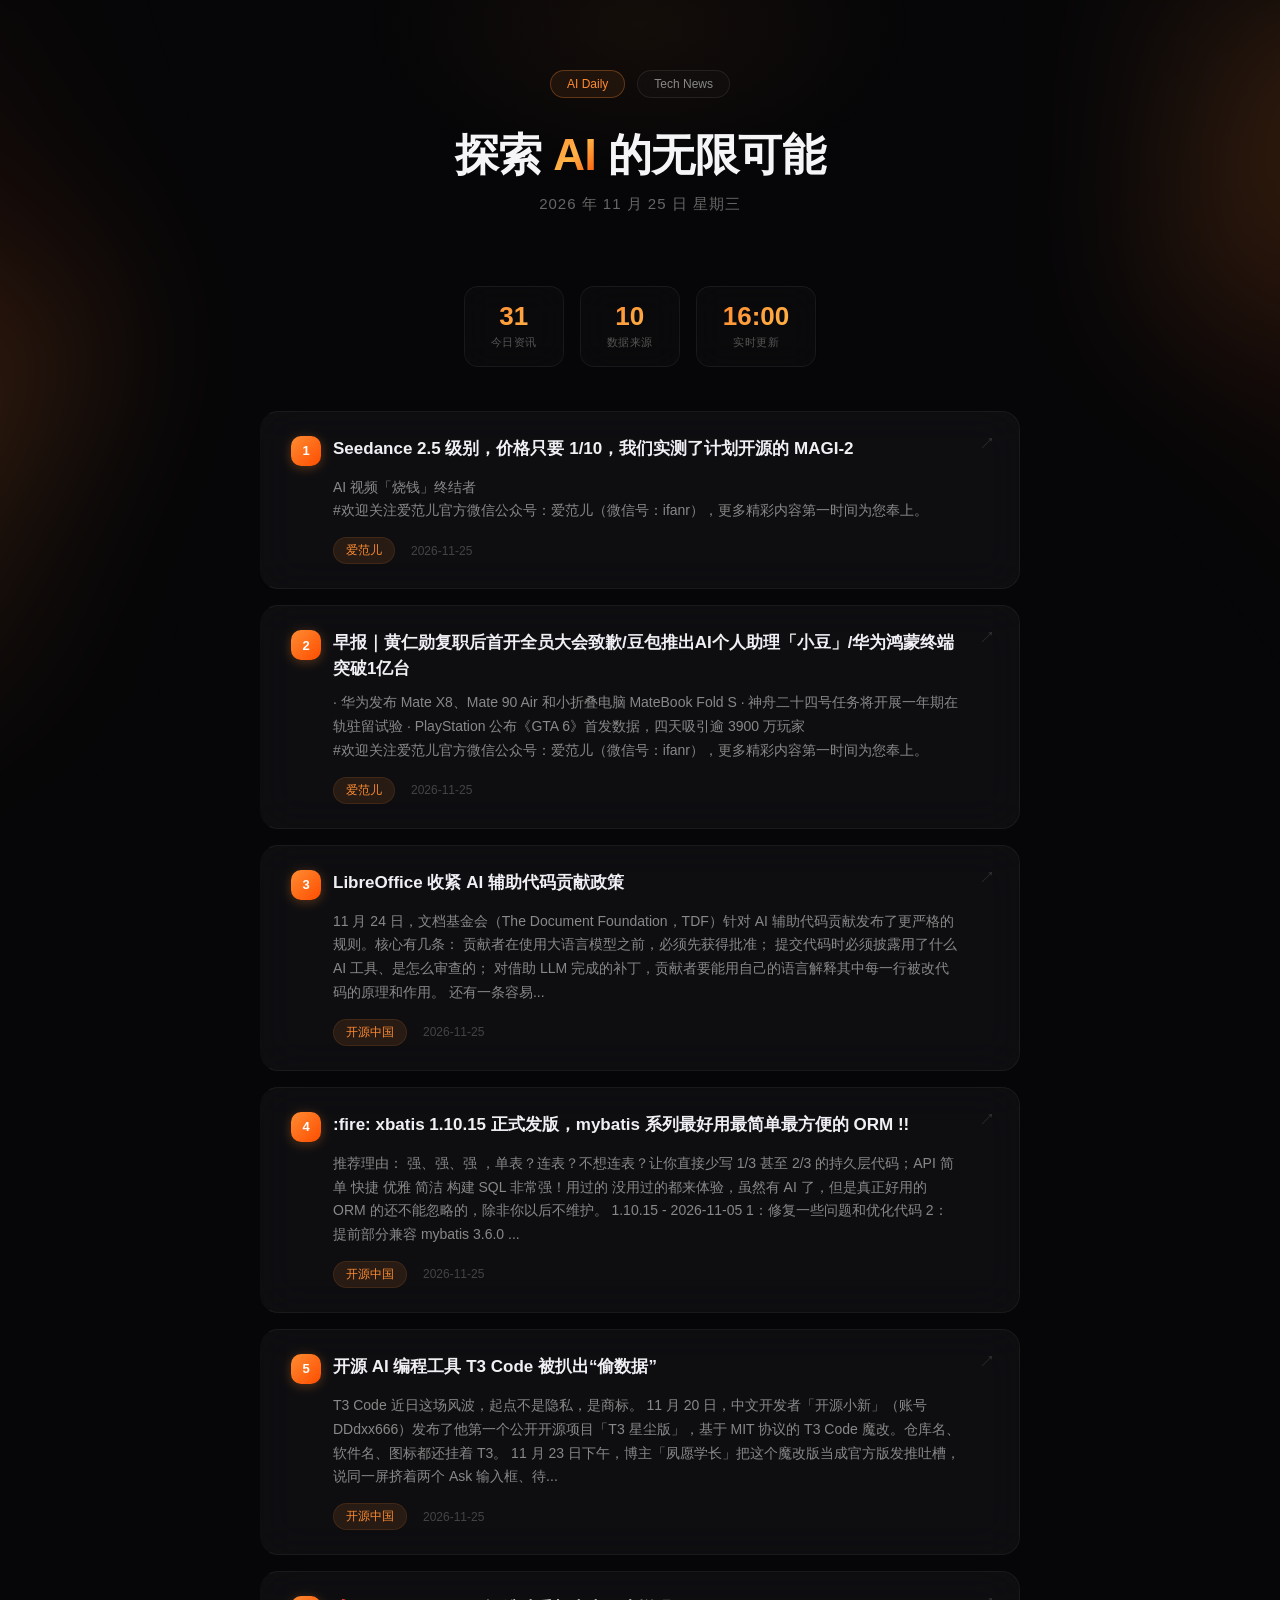
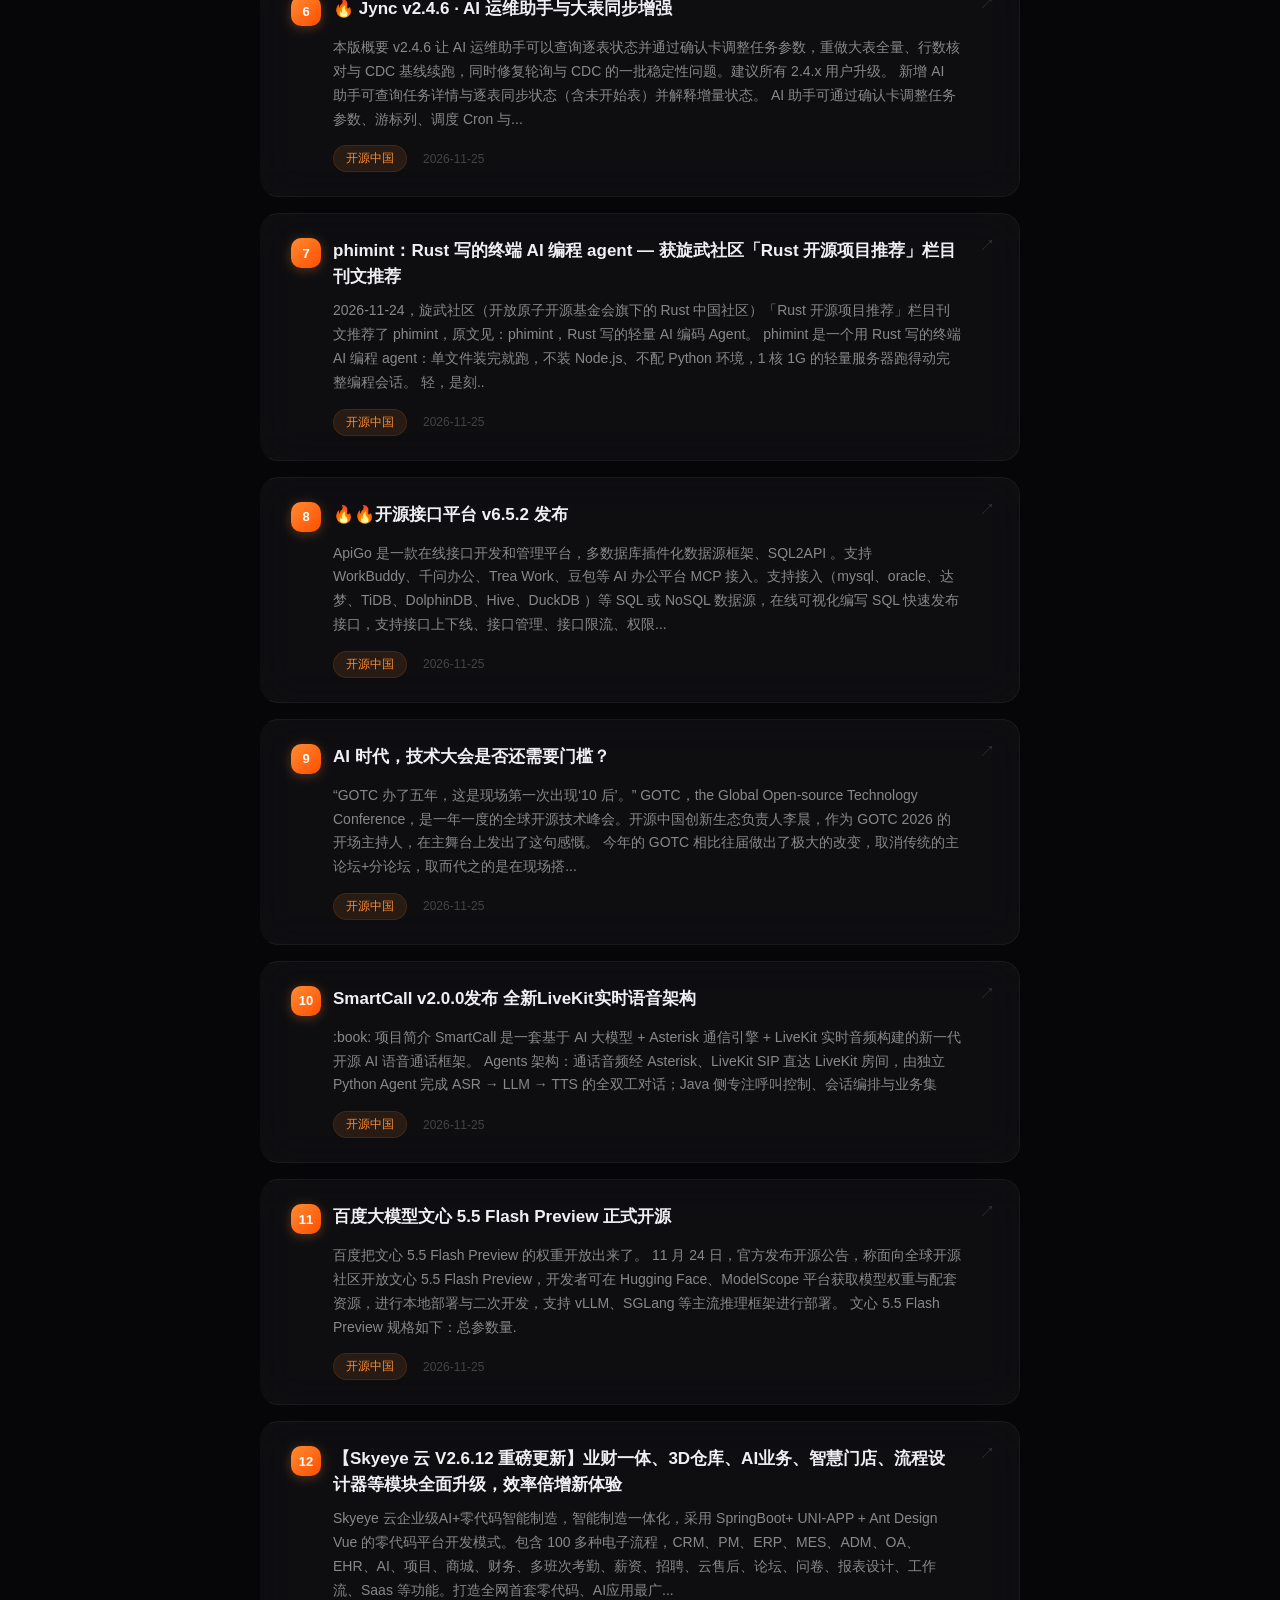
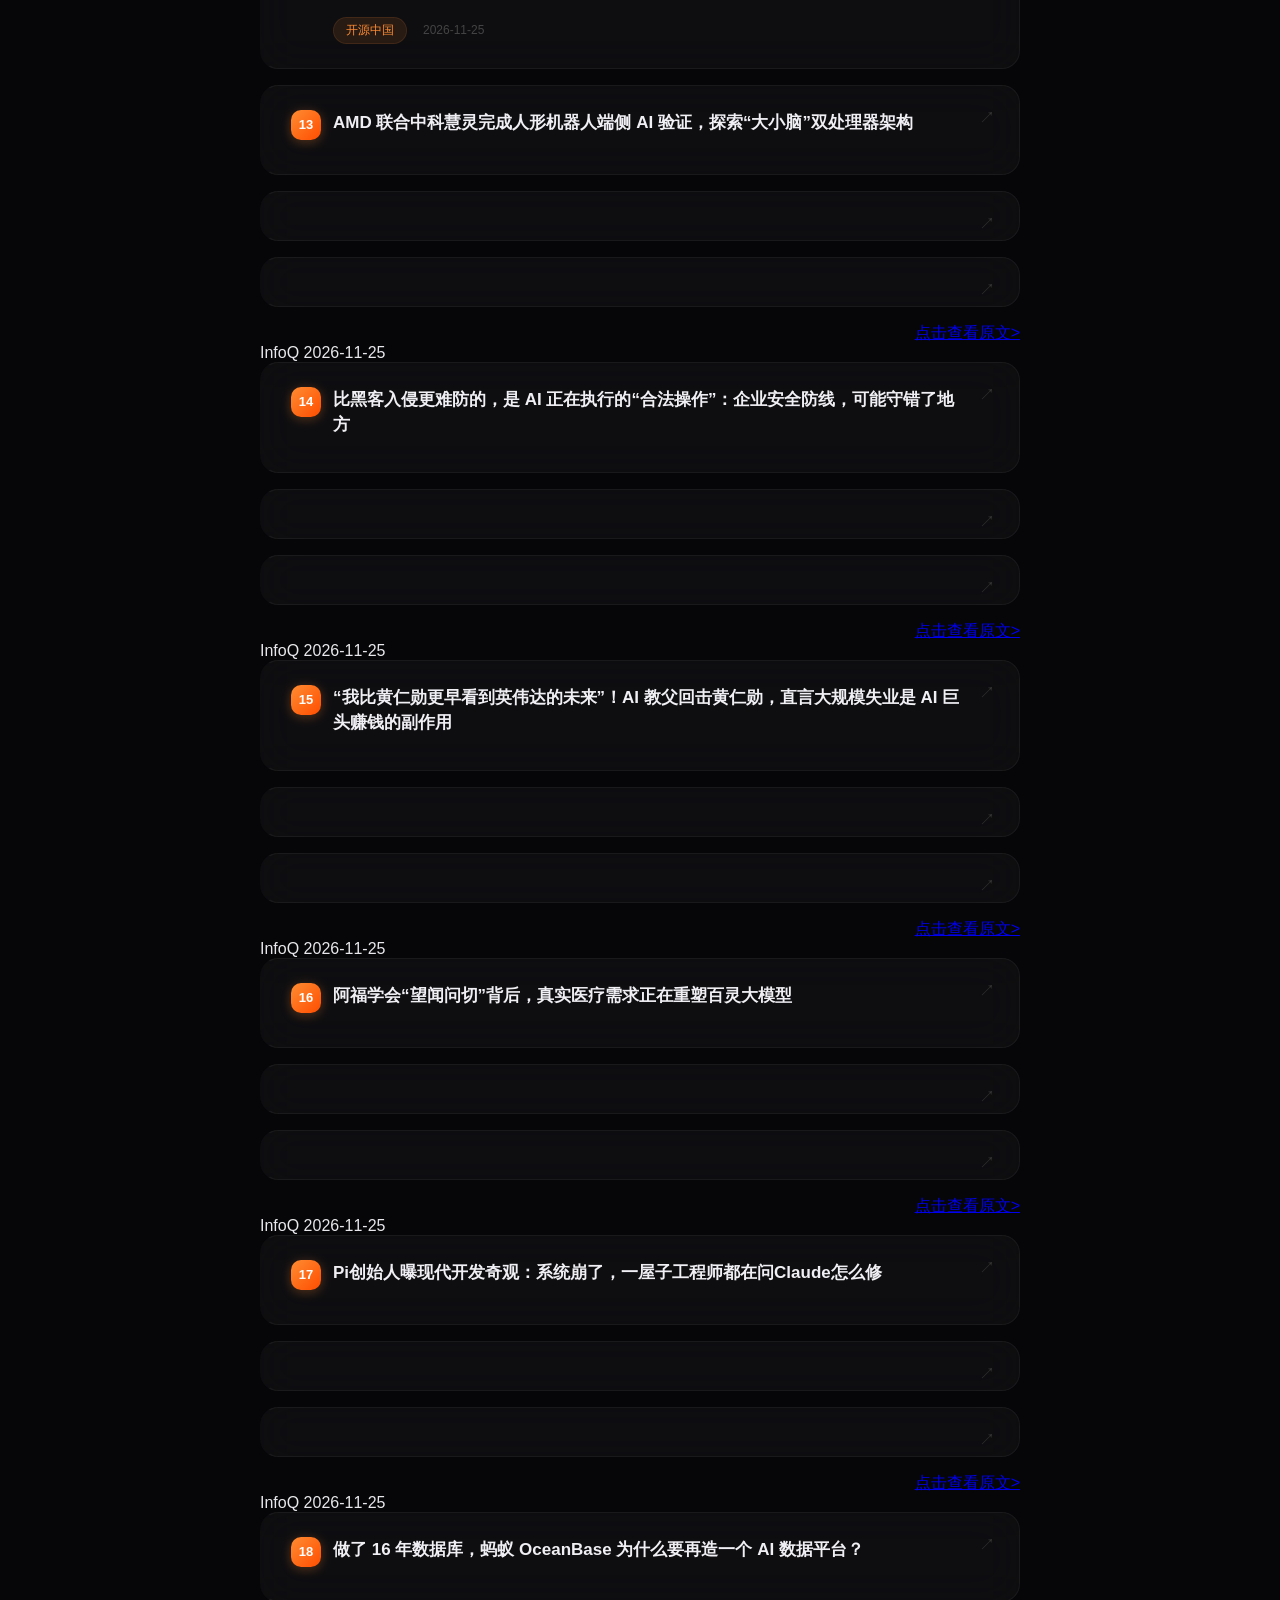
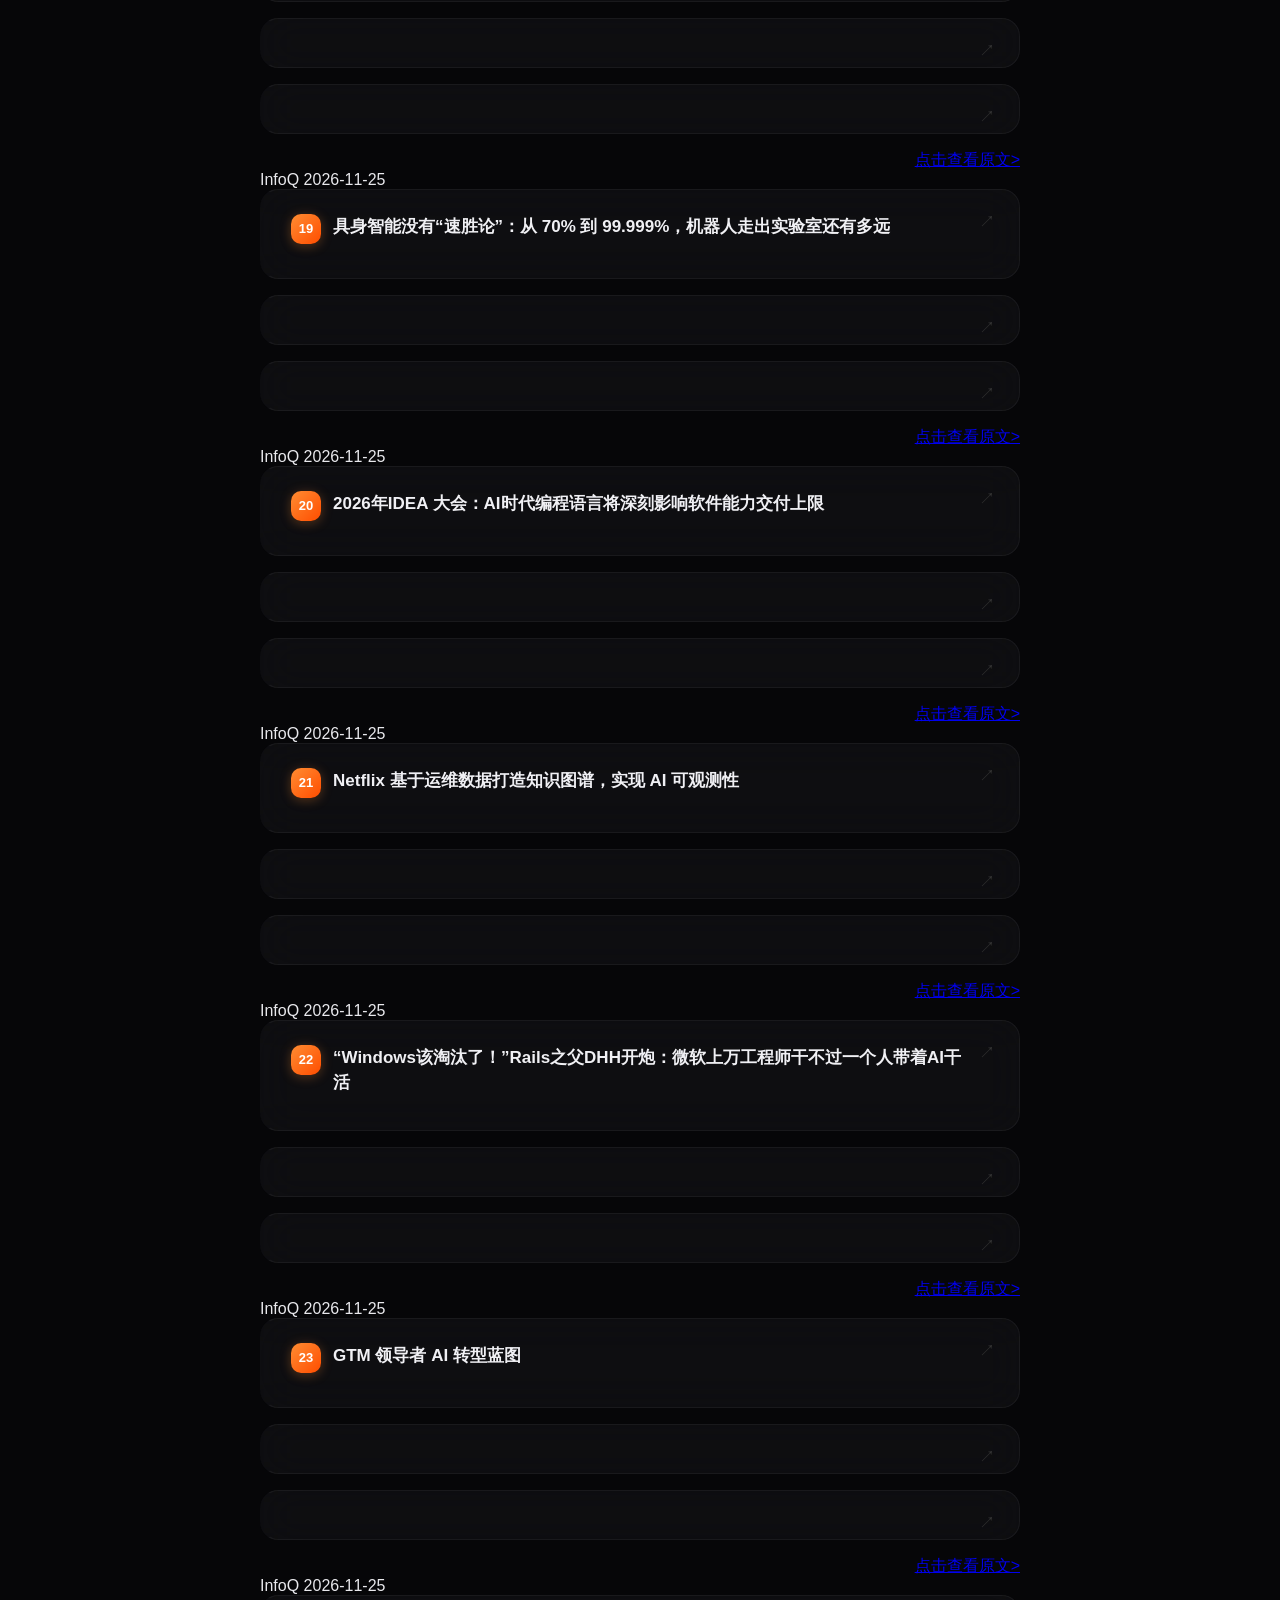
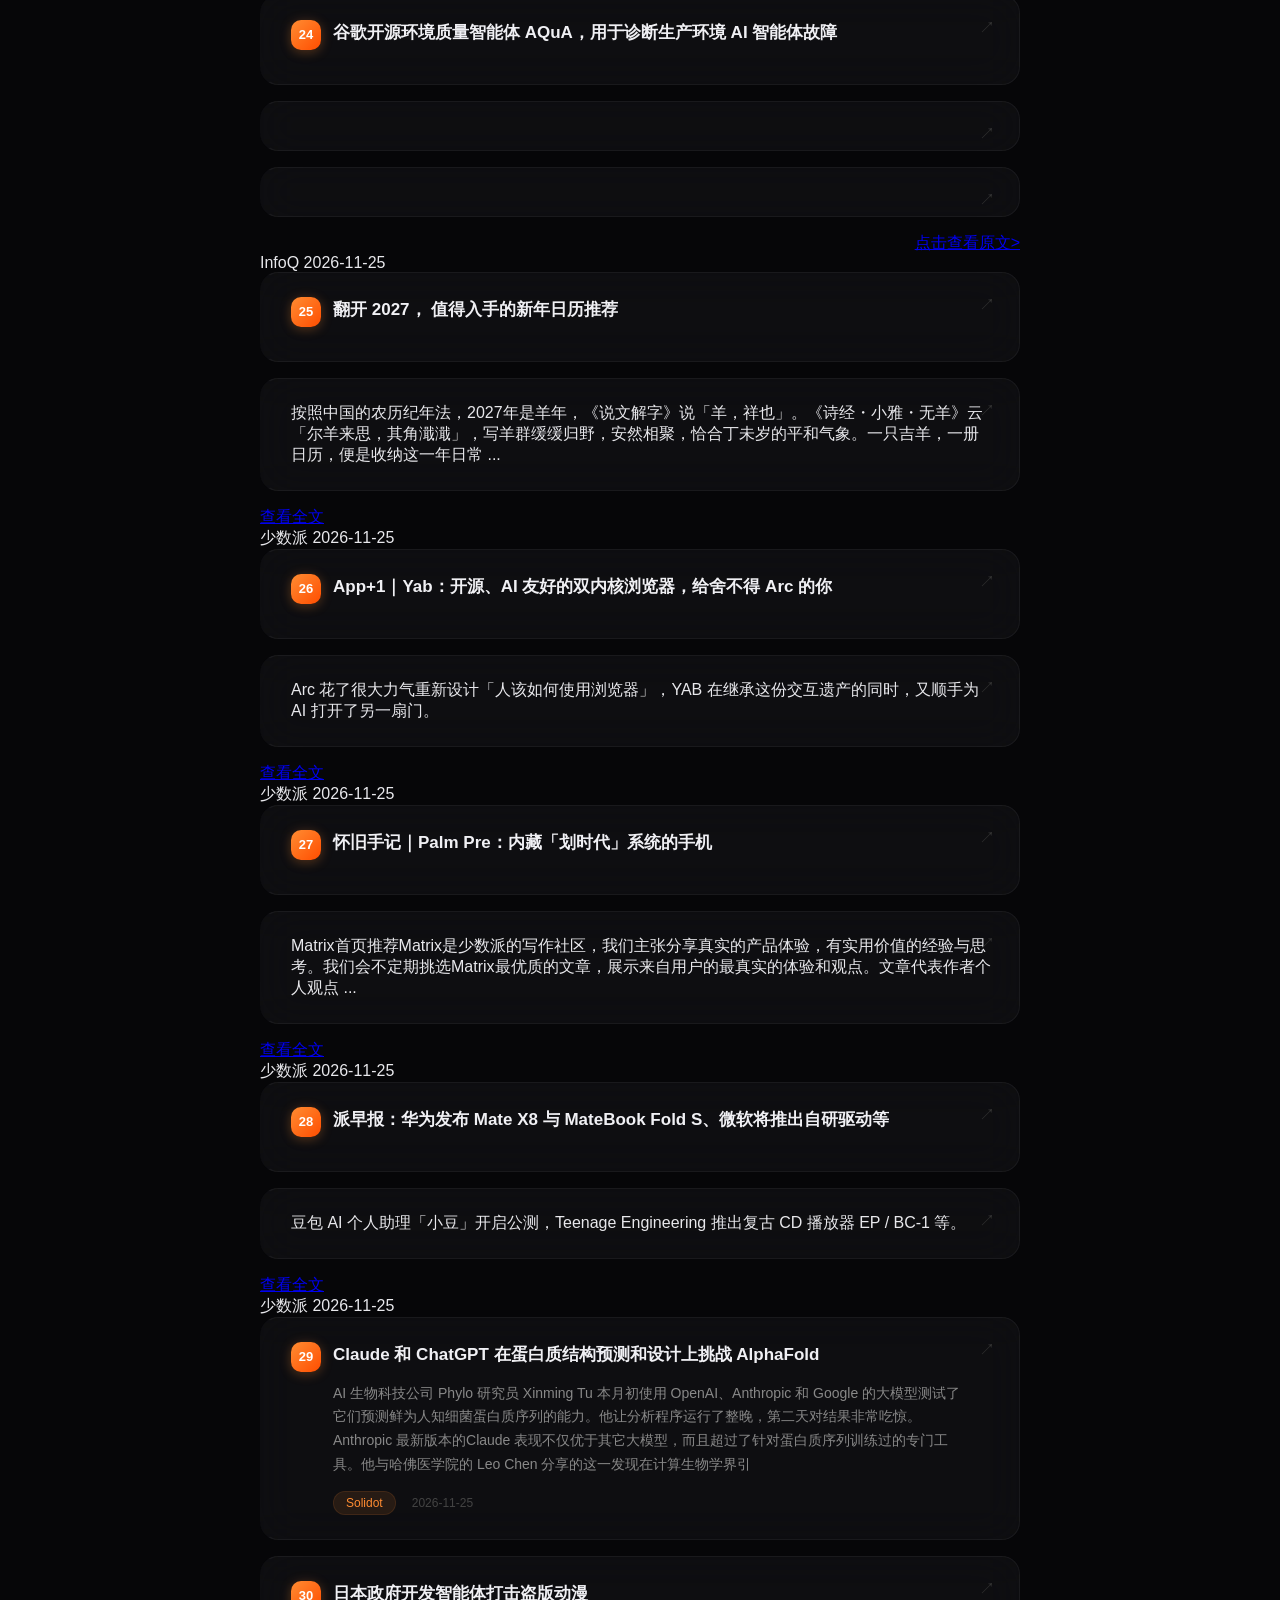
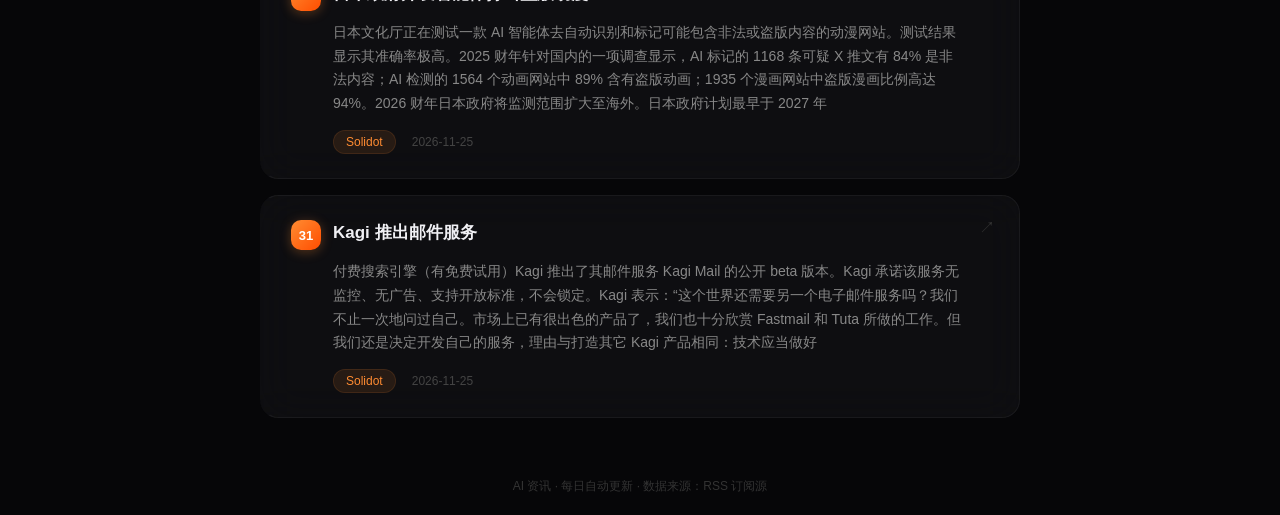
==== commit 8d36a0d9: "auto: 每日新闻刷新 2026-11-25" ====
--- a/News_Project/index.html
+++ b/News_Project/index.html
@@ -339,27 +339,27 @@
 
   <!-- 统计条 -->
   <div class="stats-bar">
-    <div class="stat-item"><div class="num">18</div><div class="label">今日资讯</div></div>
+    <div class="stat-item"><div class="num">31</div><div class="label">今日资讯</div></div>
     <div class="stat-item"><div class="num">10</div><div class="label">数据来源</div></div>
-    <div class="stat-item"><div class="num">1:00</div><div class="label">实时更新</div></div>
+    <div class="stat-item"><div class="num">16:00</div><div class="label">实时更新</div></div>
   </div>
 
   <!-- 资讯列表 -->
   <div class="news-list">
     
-    <a class="card" href="https://www.ithome.com/1/031/942.htm" target="_blank" rel="noopener noreferrer" title="点击查看详情">
+    <a class="card" href="https://www.ifanr.com/1691445?utm_source=rss&utm_medium=rss&utm_campaign" target="_blank" rel="noopener noreferrer" title="点击查看详情">
       <div class="card-header">
         <div class="index">1</div>
-        <div class="title">陈睿谈短内容冲击：B站是 AI 时代最受益的平台之一，用户数仍会持续增加</div>
-      </div>
-      <div class="summary"><p data-vmark="22a1">IT之家 11 月 25 日消息，据新浪科技今天报道，哔哩哔哩（B站）董事长兼 CEO 陈睿在公司 2026 年第三季度财报中表示，社区是B站最强的特质，也是B站的壁垒。社区建立在用户、UP 主和平台三者之上。</p><p data-vmark="c4ba">陈睿认为，B站用户可能是中国最年轻、最活跃以及有着最好教育、最好审美的用户。他们懂得去欣赏好的内容</div>
-      <div class="meta">
-        <span class="source">IT之家</span>
-        <span class="time">2026-11-25</span>
-      </div>
-    </a>
-    
-    <a class="card" href="https://www.ifanr.com/1691400?utm_source=rss&utm_medium=rss&utm_campaign=" target="_blank" rel="noopener noreferrer" title="点击查看详情">
+        <div class="title">Seedance 2.5 级别，价格只要 1/10，我们实测了计划开源的 MAGI-2</div>
+      </div>
+      <div class="summary">AI 视频「烧钱」终结者<p>#欢迎关注爱范儿官方微信公众号：爱范儿（微信号：ifanr），更多精彩内容第一时间为您奉上。</p></div>
+      <div class="meta">
+        <span class="source">爱范儿</span>
+        <span class="time">2026-11-25</span>
+      </div>
+    </a>
+    
+    <a class="card" href="https://www.ifanr.com/1691400?utm_source=rss&utm_medium=rss&utm_campaign" target="_blank" rel="noopener noreferrer" title="点击查看详情">
       <div class="card-header">
         <div class="index">2</div>
         <div class="title">早报｜黄仁勋复职后首开全员大会致歉/豆包推出AI个人助理「小豆」/华为鸿蒙终端突破1亿台</div>
@@ -373,9 +373,309 @@
       </div>
     </a>
     
+    <a class="card" href="https://www.oschina.net/news/503810/libreoffice-restricts-llm-use-development" target="_blank" rel="noopener noreferrer" title="点击查看详情">
+      <div class="card-header">
+        <div class="index">3</div>
+        <div class="title">LibreOffice 收紧 AI 辅助代码贡献政策</div>
+      </div>
+      <div class="summary">11 月 24 日，文档基金会（The Document Foundation，TDF）针对 AI 辅助代码贡献发布了更严格的规则。核心有几条： 贡献者在使用大语言模型之前，必须先获得批准； 提交代码时必须披露用了什么 AI 工具、是怎么审查的； 对借助 LLM 完成的补丁，贡献者要能用自己的语言解释其中每一行被改代码的原理和作用。 还有一条容易...</div>
+      <div class="meta">
+        <span class="source">开源中国</span>
+        <span class="time">2026-11-25</span>
+      </div>
+    </a>
+    
+    <a class="card" href="https://www.oschina.net/news/503808" target="_blank" rel="noopener noreferrer" title="点击查看详情">
+      <div class="card-header">
+        <div class="index">4</div>
+        <div class="title">:fire: xbatis 1.10.15 正式发版，mybatis 系列最好用最简单最方便的 ORM !!</div>
+      </div>
+      <div class="summary">推荐理由： 强、强、强 ，单表？连表？不想连表？让你直接少写 1/3 甚至 2/3 的持久层代码；API 简单 快捷 优雅 简洁 构建 SQL 非常强！用过的 没用过的都来体验，虽然有 AI 了，但是真正好用的 ORM 的还不能忽略的，除非你以后不维护。 1.10.15 - 2026-11-05 1：修复一些问题和优化代码 2：提前部分兼容 mybatis 3.6.0 ...</div>
+      <div class="meta">
+        <span class="source">开源中国</span>
+        <span class="time">2026-11-25</span>
+      </div>
+    </a>
+    
+    <a class="card" href="https://www.oschina.net/news/503805" target="_blank" rel="noopener noreferrer" title="点击查看详情">
+      <div class="card-header">
+        <div class="index">5</div>
+        <div class="title">开源 AI 编程工具 T3 Code 被扒出“偷数据”</div>
+      </div>
+      <div class="summary">T3 Code 近日这场风波，起点不是隐私，是商标。 11 月 20 日，中文开发者「开源小新」（账号 DDdxx666）发布了他第一个公开开源项目「T3 星尘版」，基于 MIT 协议的 T3 Code 魔改。仓库名、软件名、图标都还挂着 T3。 11 月 23 日下午，博主「夙愿学长」把这个魔改版当成官方版发推吐槽，说同一屏挤着两个 Ask 输入框、待...</div>
+      <div class="meta">
+        <span class="source">开源中国</span>
+        <span class="time">2026-11-25</span>
+      </div>
+    </a>
+    
+    <a class="card" href="https://www.oschina.net/news/503802" target="_blank" rel="noopener noreferrer" title="点击查看详情">
+      <div class="card-header">
+        <div class="index">6</div>
+        <div class="title">🔥 Jync v2.4.6 · AI 运维助手与大表同步增强</div>
+      </div>
+      <div class="summary">本版概要 v2.4.6 让 AI 运维助手可以查询逐表状态并通过确认卡调整任务参数，重做大表全量、行数核对与 CDC 基线续跑，同时修复轮询与 CDC 的一批稳定性问题。建议所有 2.4.x 用户升级。 新增 AI 助手可查询任务详情与逐表同步状态（含未开始表）并解释增量状态。 AI 助手可通过确认卡调整任务参数、游标列、调度 Cron 与...</div>
+      <div class="meta">
+        <span class="source">开源中国</span>
+        <span class="time">2026-11-25</span>
+      </div>
+    </a>
+    
+    <a class="card" href="https://www.oschina.net/news/503801" target="_blank" rel="noopener noreferrer" title="点击查看详情">
+      <div class="card-header">
+        <div class="index">7</div>
+        <div class="title">phimint：Rust 写的终端 AI 编程 agent — 获旋武社区「Rust 开源项目推荐」栏目刊文推荐</div>
+      </div>
+      <div class="summary">2026-11-24，旋武社区（开放原子开源基金会旗下的 Rust 中国社区）「Rust 开源项目推荐」栏目刊文推荐了 phimint，原文见：phimint，Rust 写的轻量 AI 编码 Agent。 phimint 是一个用 Rust 写的终端 AI 编程 agent：单文件装完就跑，不装 Node.js、不配 Python 环境，1 核 1G 的轻量服务器跑得动完整编程会话。 轻，是刻..</div>
+      <div class="meta">
+        <span class="source">开源中国</span>
+        <span class="time">2026-11-25</span>
+      </div>
+    </a>
+    
+    <a class="card" href="https://www.oschina.net/news/503798" target="_blank" rel="noopener noreferrer" title="点击查看详情">
+      <div class="card-header">
+        <div class="index">8</div>
+        <div class="title">🔥🔥开源接口平台 v6.5.2 发布</div>
+      </div>
+      <div class="summary">ApiGo 是一款在线接口开发和管理平台，多数据库插件化数据源框架、SQL2API 。支持 WorkBuddy、千问办公、Trea Work、豆包等 AI 办公平台 MCP 接入。支持接入（mysql、oracle、达梦、TiDB、DolphinDB、Hive、DuckDB ）等 SQL 或 NoSQL 数据源，在线可视化编写 SQL 快速发布接口，支持接口上下线、接口管理、接口限流、权限...</div>
+      <div class="meta">
+        <span class="source">开源中国</span>
+        <span class="time">2026-11-25</span>
+      </div>
+    </a>
+    
+    <a class="card" href="https://www.oschina.net/news/503797" target="_blank" rel="noopener noreferrer" title="点击查看详情">
+      <div class="card-header">
+        <div class="index">9</div>
+        <div class="title">AI 时代，技术大会是否还需要门槛？</div>
+      </div>
+      <div class="summary">“GOTC 办了五年，这是现场第一次出现‘10 后’。” GOTC，the Global Open-source Technology Conference，是一年一度的全球开源技术峰会。开源中国创新生态负责人李晨，作为 GOTC 2026 的开场主持人，在主舞台上发出了这句感慨。 今年的 GOTC 相比往届做出了极大的改变，取消传统的主论坛+分论坛，取而代之的是在现场搭...</div>
+      <div class="meta">
+        <span class="source">开源中国</span>
+        <span class="time">2026-11-25</span>
+      </div>
+    </a>
+    
+    <a class="card" href="https://www.oschina.net/news/503794" target="_blank" rel="noopener noreferrer" title="点击查看详情">
+      <div class="card-header">
+        <div class="index">10</div>
+        <div class="title">SmartCall v2.0.0发布 全新LiveKit实时语音架构</div>
+      </div>
+      <div class="summary">:book: 项目简介 SmartCall 是一套基于 AI 大模型 + Asterisk 通信引擎 + LiveKit 实时音频构建的新一代开源 AI 语音通话框架。 Agents 架构：通话音频经 Asterisk、LiveKit SIP 直达 LiveKit 房间，由独立 Python Agent 完成 ASR → LLM → TTS 的全双工对话；Java 侧专注呼叫控制、会话编排与业务集</div>
+      <div class="meta">
+        <span class="source">开源中国</span>
+        <span class="time">2026-11-25</span>
+      </div>
+    </a>
+    
+    <a class="card" href="https://www.oschina.net/news/503792" target="_blank" rel="noopener noreferrer" title="点击查看详情">
+      <div class="card-header">
+        <div class="index">11</div>
+        <div class="title">百度大模型文心 5.5 Flash Preview 正式开源</div>
+      </div>
+      <div class="summary">百度把文心 5.5 Flash Preview 的权重开放出来了。 11 月 24 日，官方发布开源公告，称面向全球开源社区开放文心 5.5 Flash Preview，开发者可在 Hugging Face、ModelScope 平台获取模型权重与配套资源，进行本地部署与二次开发，支持 vLLM、SGLang 等主流推理框架进行部署。 文心 5.5 Flash Preview 规格如下：总参数量.</div>
+      <div class="meta">
+        <span class="source">开源中国</span>
+        <span class="time">2026-11-25</span>
+      </div>
+    </a>
+    
+    <a class="card" href="https://www.oschina.net/news/503791" target="_blank" rel="noopener noreferrer" title="点击查看详情">
+      <div class="card-header">
+        <div class="index">12</div>
+        <div class="title">【Skyeye 云 V2.6.12 重磅更新】业财一体、3D仓库、AI业务、智慧门店、流程设计器等模块全面升级，效率倍增新体验</div>
+      </div>
+      <div class="summary">Skyeye 云企业级AI+零代码智能制造，智能制造一体化，采用 SpringBoot+ UNI-APP + Ant Design Vue 的零代码平台开发模式。包含 100 多种电子流程，CRM、PM、ERP、MES、ADM、OA、EHR、AI、项目、商城、财务、多班次考勤、薪资、招聘、云售后、论坛、问卷、报表设计、工作流、Saas 等功能。打造全网首套零代码、AI应用最广...</div>
+      <div class="meta">
+        <span class="source">开源中国</span>
+        <span class="time">2026-11-25</span>
+      </div>
+    </a>
+    
+    <a class="card" href="https://www.infoq.cn/article/stLpgV1kNHuvr21qRH9x?utm_source=rss&utm_medium=article" target="_blank" rel="noopener noreferrer" title="点击查看详情">
+      <div class="card-header">
+        <div class="index">13</div>
+        <div class="title">AMD 联合中科慧灵完成人形机器人端侧 AI 验证，探索“大小脑”双处理器架构</div>
+      </div>
+      <div class="summary"><div align='right'><a href='https://www.infoq.cn/article/stLpgV1kNHuvr21qRH9x?utm_source=rss&utm_medium=article'>点击查看原文></a></div></div>
+      <div class="meta">
+        <span class="source">InfoQ</span>
+        <span class="time">2026-11-25</span>
+      </div>
+    </a>
+    
+    <a class="card" href="https://www.infoq.cn/article/LwwdlrNGE3tbxPO1wIcT?utm_source=rss&utm_medium=article" target="_blank" rel="noopener noreferrer" title="点击查看详情">
+      <div class="card-header">
+        <div class="index">14</div>
+        <div class="title">比黑客入侵更难防的，是 AI 正在执行的“合法操作”：企业安全防线，可能守错了地方</div>
+      </div>
+      <div class="summary"><div align='right'><a href='https://www.infoq.cn/article/LwwdlrNGE3tbxPO1wIcT?utm_source=rss&utm_medium=article'>点击查看原文></a></div></div>
+      <div class="meta">
+        <span class="source">InfoQ</span>
+        <span class="time">2026-11-25</span>
+      </div>
+    </a>
+    
+    <a class="card" href="https://www.infoq.cn/article/6i2DoIJiaTcKyR0UyurQ?utm_source=rss&utm_medium=article" target="_blank" rel="noopener noreferrer" title="点击查看详情">
+      <div class="card-header">
+        <div class="index">15</div>
+        <div class="title">“我比黄仁勋更早看到英伟达的未来”！AI 教父回击黄仁勋，直言大规模失业是 AI 巨头赚钱的副作用</div>
+      </div>
+      <div class="summary"><div align='right'><a href='https://www.infoq.cn/article/6i2DoIJiaTcKyR0UyurQ?utm_source=rss&utm_medium=article'>点击查看原文></a></div></div>
+      <div class="meta">
+        <span class="source">InfoQ</span>
+        <span class="time">2026-11-25</span>
+      </div>
+    </a>
+    
+    <a class="card" href="https://www.infoq.cn/article/V7VOeFvEPLrHAN2EFmUa?utm_source=rss&utm_medium=article" target="_blank" rel="noopener noreferrer" title="点击查看详情">
+      <div class="card-header">
+        <div class="index">16</div>
+        <div class="title">阿福学会“望闻问切”背后，真实医疗需求正在重塑百灵大模型</div>
+      </div>
+      <div class="summary"><div align='right'><a href='https://www.infoq.cn/article/V7VOeFvEPLrHAN2EFmUa?utm_source=rss&utm_medium=article'>点击查看原文></a></div></div>
+      <div class="meta">
+        <span class="source">InfoQ</span>
+        <span class="time">2026-11-25</span>
+      </div>
+    </a>
+    
+    <a class="card" href="https://www.infoq.cn/article/ExbJjrItIlc9KLfQ2UeT?utm_source=rss&utm_medium=article" target="_blank" rel="noopener noreferrer" title="点击查看详情">
+      <div class="card-header">
+        <div class="index">17</div>
+        <div class="title">Pi创始人曝现代开发奇观：系统崩了，一屋子工程师都在问Claude怎么修</div>
+      </div>
+      <div class="summary"><div align='right'><a href='https://www.infoq.cn/article/ExbJjrItIlc9KLfQ2UeT?utm_source=rss&utm_medium=article'>点击查看原文></a></div></div>
+      <div class="meta">
+        <span class="source">InfoQ</span>
+        <span class="time">2026-11-25</span>
+      </div>
+    </a>
+    
+    <a class="card" href="https://www.infoq.cn/article/2YvROKs0CHz1yR4Wi02o?utm_source=rss&utm_medium=article" target="_blank" rel="noopener noreferrer" title="点击查看详情">
+      <div class="card-header">
+        <div class="index">18</div>
+        <div class="title">做了 16 年数据库，蚂蚁 OceanBase 为什么要再造一个 AI 数据平台？</div>
+      </div>
+      <div class="summary"><div align='right'><a href='https://www.infoq.cn/article/2YvROKs0CHz1yR4Wi02o?utm_source=rss&utm_medium=article'>点击查看原文></a></div></div>
+      <div class="meta">
+        <span class="source">InfoQ</span>
+        <span class="time">2026-11-25</span>
+      </div>
+    </a>
+    
+    <a class="card" href="https://www.infoq.cn/article/pcisT9ByOG238U0WZEGD?utm_source=rss&utm_medium=article" target="_blank" rel="noopener noreferrer" title="点击查看详情">
+      <div class="card-header">
+        <div class="index">19</div>
+        <div class="title">具身智能没有“速胜论”：从 70% 到 99.999%，机器人走出实验室还有多远</div>
+      </div>
+      <div class="summary"><div align='right'><a href='https://www.infoq.cn/article/pcisT9ByOG238U0WZEGD?utm_source=rss&utm_medium=article'>点击查看原文></a></div></div>
+      <div class="meta">
+        <span class="source">InfoQ</span>
+        <span class="time">2026-11-25</span>
+      </div>
+    </a>
+    
+    <a class="card" href="https://www.infoq.cn/article/ad1ILH2yFyN1HighXoFF?utm_source=rss&utm_medium=article" target="_blank" rel="noopener noreferrer" title="点击查看详情">
+      <div class="card-header">
+        <div class="index">20</div>
+        <div class="title">2026年IDEA 大会：AI时代编程语言将深刻影响软件能力交付上限</div>
+      </div>
+      <div class="summary"><div align='right'><a href='https://www.infoq.cn/article/ad1ILH2yFyN1HighXoFF?utm_source=rss&utm_medium=article'>点击查看原文></a></div></div>
+      <div class="meta">
+        <span class="source">InfoQ</span>
+        <span class="time">2026-11-25</span>
+      </div>
+    </a>
+    
+    <a class="card" href="https://www.infoq.cn/article/lVQK4fTxIJYZL2sZee2O?utm_source=rss&utm_medium=article" target="_blank" rel="noopener noreferrer" title="点击查看详情">
+      <div class="card-header">
+        <div class="index">21</div>
+        <div class="title">Netflix 基于运维数据打造知识图谱，实现 AI 可观测性</div>
+      </div>
+      <div class="summary"><div align='right'><a href='https://www.infoq.cn/article/lVQK4fTxIJYZL2sZee2O?utm_source=rss&utm_medium=article'>点击查看原文></a></div></div>
+      <div class="meta">
+        <span class="source">InfoQ</span>
+        <span class="time">2026-11-25</span>
+      </div>
+    </a>
+    
+    <a class="card" href="https://www.infoq.cn/article/ApVrOK0hv1rmmoz2mfGM?utm_source=rss&utm_medium=article" target="_blank" rel="noopener noreferrer" title="点击查看详情">
+      <div class="card-header">
+        <div class="index">22</div>
+        <div class="title">“Windows该淘汰了！”Rails之父DHH开炮：微软上万工程师干不过一个人带着AI干活</div>
+      </div>
+      <div class="summary"><div align='right'><a href='https://www.infoq.cn/article/ApVrOK0hv1rmmoz2mfGM?utm_source=rss&utm_medium=article'>点击查看原文></a></div></div>
+      <div class="meta">
+        <span class="source">InfoQ</span>
+        <span class="time">2026-11-25</span>
+      </div>
+    </a>
+    
+    <a class="card" href="https://www.infoq.cn/minibook/APpalUCSDcvjS75zsdgi?utm_source=rss&utm_medium=article" target="_blank" rel="noopener noreferrer" title="点击查看详情">
+      <div class="card-header">
+        <div class="index">23</div>
+        <div class="title">GTM 领导者 AI 转型蓝图</div>
+      </div>
+      <div class="summary"><div align='right'><a href='https://www.infoq.cn/minibook/APpalUCSDcvjS75zsdgi?utm_source=rss&utm_medium=article'>点击查看原文></a></div></div>
+      <div class="meta">
+        <span class="source">InfoQ</span>
+        <span class="time">2026-11-25</span>
+      </div>
+    </a>
+    
+    <a class="card" href="https://www.infoq.cn/article/YAc2TqCHc09kAFF1A7BS?utm_source=rss&utm_medium=article" target="_blank" rel="noopener noreferrer" title="点击查看详情">
+      <div class="card-header">
+        <div class="index">24</div>
+        <div class="title">谷歌开源环境质量智能体 AQuA，用于诊断生产环境 AI 智能体故障</div>
+      </div>
+      <div class="summary"><div align='right'><a href='https://www.infoq.cn/article/YAc2TqCHc09kAFF1A7BS?utm_source=rss&utm_medium=article'>点击查看原文></a></div></div>
+      <div class="meta">
+        <span class="source">InfoQ</span>
+        <span class="time">2026-11-25</span>
+      </div>
+    </a>
+    
+    <a class="card" href="https://sspai.com/post/119264" target="_blank" rel="noopener noreferrer" title="点击查看详情">
+      <div class="card-header">
+        <div class="index">25</div>
+        <div class="title">翻开 2027， 值得入手的新年日历推荐</div>
+      </div>
+      <div class="summary">按照中国的农历纪年法，2027年是羊年，《说文解字》说「羊，祥也」。《诗经・小雅・无羊》云「尔羊来思，其角濈濈」，写羊群缓缓归野，安然相聚，恰合丁未岁的平和气象。一只吉羊，一册日历，便是收纳这一年日常 ...<a href="https://sspai.com/post/119264" target="_blank">查看全文</a></div>
+      <div class="meta">
+        <span class="source">少数派</span>
+        <span class="time">2026-11-25</span>
+      </div>
+    </a>
+    
+    <a class="card" href="https://sspai.com/post/119310" target="_blank" rel="noopener noreferrer" title="点击查看详情">
+      <div class="card-header">
+        <div class="index">26</div>
+        <div class="title">App+1｜Yab：开源、AI 友好的双内核浏览器，给舍不得 Arc 的你</div>
+      </div>
+      <div class="summary">Arc 花了很大力气重新设计「人该如何使用浏览器」，YAB 在继承这份交互遗产的同时，又顺手为 AI 打开了另一扇门。<a href="https://sspai.com/post/119310" target="_blank">查看全文</a></div>
+      <div class="meta">
+        <span class="source">少数派</span>
+        <span class="time">2026-11-25</span>
+      </div>
+    </a>
+    
+    <a class="card" href="https://sspai.com/post/118791" target="_blank" rel="noopener noreferrer" title="点击查看详情">
+      <div class="card-header">
+        <div class="index">27</div>
+        <div class="title">怀旧手记｜Palm Pre：内藏「划时代」系统的手机</div>
+      </div>
+      <div class="summary">Matrix首页推荐Matrix是少数派的写作社区，我们主张分享真实的产品体验，有实用价值的经验与思考。我们会不定期挑选Matrix最优质的文章，展示来自用户的最真实的体验和观点。文章代表作者个人观点 ...<a href="https://sspai.com/post/118791" target="_blank">查看全文</a></div>
+      <div class="meta">
+        <span class="source">少数派</span>
+        <span class="time">2026-11-25</span>
+      </div>
+    </a>
+    
     <a class="card" href="https://sspai.com/post/119527" target="_blank" rel="noopener noreferrer" title="点击查看详情">
       <div class="card-header">
-        <div class="index">3</div>
+        <div class="index">28</div>
         <div class="title">派早报：华为发布 Mate X8 与 MateBook Fold S、微软将推出自研驱动等</div>
       </div>
       <div class="summary">豆包 AI 个人助理「小豆」开启公测，Teenage Engineering 推出复古 CD 播放器 EP / BC-1 等。<a href="https://sspai.com/post/119527" target="_blank">查看全文</a></div>
@@ -385,183 +685,39 @@
       </div>
     </a>
     
-    <a class="card" href="https://www.ifanr.com/1691355?utm_source=rss&utm_medium=rss&utm_campaign=" target="_blank" rel="noopener noreferrer" title="点击查看详情">
-      <div class="card-header">
-        <div class="index">4</div>
-        <div class="title">实测小豆：主动办事的背后，AI 正在走向每一个人</div>
-      </div>
-      <div class="summary">Personal Agent 的下半场，拼的是主动办事<p>#欢迎关注爱范儿官方微信公众号：爱范儿（微信号：ifanr），更多精彩内容第一时间为您奉上。</p></div>
-      <div class="meta">
-        <span class="source">爱范儿</span>
-        <span class="time">2026-11-24</span>
-      </div>
-    </a>
-    
-    <a class="card" href="https://www.ifanr.com/1691270?utm_source=rss&utm_medium=rss&utm_campaign=" target="_blank" rel="noopener noreferrer" title="点击查看详情">
-      <div class="card-header">
-        <div class="index">5</div>
-        <div class="title">在一个长期相信考试可以改变命运的社会里，AI 已经开始动摇人们对成绩的信任</div>
-      </div>
-      <div class="summary">AI 带来的技术平权，甚至把作弊的门槛也一并打了下来<p>#欢迎关注爱范儿官方微信公众号：爱范儿（微信号：ifanr），更多精彩内容第一时间为您奉上。</p></div>
-      <div class="meta">
-        <span class="source">爱范儿</span>
-        <span class="time">2026-11-24</span>
-      </div>
-    </a>
-    
-    <a class="card" href="https://www.ifanr.com/1691186?utm_source=rss&utm_medium=rss&utm_campaign=" target="_blank" rel="noopener noreferrer" title="点击查看详情">
-      <div class="card-header">
-        <div class="index">6</div>
-        <div class="title">「试用期」已到，苹果开始给 AI 收费了 | AG&I</div>
-      </div>
-      <div class="summary">两年之期已到<p>#欢迎关注爱范儿官方微信公众号：爱范儿（微信号：ifanr），更多精彩内容第一时间为您奉上。</p></div>
-      <div class="meta">
-        <span class="source">爱范儿</span>
-        <span class="time">2026-11-24</span>
-      </div>
-    </a>
-    
-    <a class="card" href="https://www.ifanr.com/1691152?utm_source=rss&utm_medium=rss&utm_campaign=" target="_blank" rel="noopener noreferrer" title="点击查看详情">
-      <div class="card-header">
-        <div class="index">7</div>
-        <div class="title">刚刚，Claude 黎曼猜想证明的主导者回应一切</div>
-      </div>
-      <div class="summary">这玩笑并不好笑<p>#欢迎关注爱范儿官方微信公众号：爱范儿（微信号：ifanr），更多精彩内容第一时间为您奉上。</p></div>
-      <div class="meta">
-        <span class="source">爱范儿</span>
-        <span class="time">2026-11-24</span>
-      </div>
-    </a>
-    
-    <a class="card" href="https://www.oschina.net/news/503783" target="_blank" rel="noopener noreferrer" title="点击查看详情">
-      <div class="card-header">
-        <div class="index">8</div>
-        <div class="title">:fire: xbatis 1.10.13 正式发版，mybatis 系列最好用最简单最方便的 ORM !!</div>
-      </div>
-      <div class="summary">推荐理由： 强、强、强 ，单表？连表？不想连表？让你直接少写 1/3 甚至 2/3 的持久层代码；API 简单 快捷 优雅 简洁 构建 SQL 非常强！用过的 没用过的都来体验，虽然有 AI 了，但是真正好用的 ORM 的还不能忽略的，除非你以后不维护。 1.10.15 - 2026-11-05 1：修复一些问题和优化代码 2：提前部分兼容 mybatis 3.6.0 ...</div>
-      <div class="meta">
-        <span class="source">开源中国</span>
-        <span class="time">2026-11-24</span>
-      </div>
-    </a>
-    
-    <a class="card" href="https://www.oschina.net/news/503782" target="_blank" rel="noopener noreferrer" title="点击查看详情">
-      <div class="card-header">
-        <div class="index">9</div>
-        <div class="title">MateClaw 3.1.0 发布：从执行架构升级，到技能经验与长任务可靠性完善</div>
-      </div>
-      <div class="summary">MateClaw 3.1.0 发布：从执行架构升级，到技能经验与长任务可靠性完善 MateClaw 是一个开源 AI 助手项目，将对话、记忆、知识库、技能和自动化组织在同一个工作台中，并支持员工、团队协作和多渠道接入。 近期，项目先后发布了 3.0.0（2026 年 10 月 26 日）和 3.1.0（2026 年 11 月 19 日）。这两个版本的更新有一条清晰...</div>
-      <div class="meta">
-        <span class="source">开源中国</span>
-        <span class="time">2026-11-24</span>
-      </div>
-    </a>
-    
-    <a class="card" href="https://www.oschina.net/news/503778" target="_blank" rel="noopener noreferrer" title="点击查看详情">
-      <div class="card-header">
-        <div class="index">10</div>
-        <div class="title">RNOISE Prompt Forge V5.2 发布：零 LLM 确定性 AI 音乐 Prompt 编译器与 MCP 2.0 协议引擎</div>
-      </div>
-      <div class="summary">随着 Suno V6、Udio 2.0、Sonauto V2、DiffRhythm Pro 及 Stable Audio 2.5 等多款生成式音频引擎快速发展，开发者与音乐创作者在跨平台编排 AI 音乐提示词时普遍面临三类工程痛点：一是不同音频引擎的标签语法、结构控制符与时间轴格式差异巨大，手动改写效率低；二是依赖通用大语言模型动态生成 Prompt 时，存在推理延...</div>
-      <div class="meta">
-        <span class="source">开源中国</span>
-        <span class="time">2026-11-24</span>
-      </div>
-    </a>
-    
-    <a class="card" href="https://www.oschina.net/news/503775" target="_blank" rel="noopener noreferrer" title="点击查看详情">
-      <div class="card-header">
-        <div class="index">11</div>
-        <div class="title">:fire::fire::fire: Claude Code 工程最佳实践 | 主数据平台 1.8.0 发布，专注于单点登录</div>
-      </div>
-      <div class="summary">更新周期：2026-10-24 ~ 2026-11-22，后端 41 次提交、前端 40 次提交 编码规则与单号生成组件（全新功能） 控制台新增「编码规则」模块，支持规则主表、规则明细、拖拽排序、动态配置和试生成 支持常量、日期、变量、流水号、随机码、校验位、GUID/雪花 ID、组织编码、父单号截取共 9 类规则明细 提供单个生成、同参批量...</div>
-      <div class="meta">
-        <span class="source">开源中国</span>
-        <span class="time">2026-11-24</span>
-      </div>
-    </a>
-    
-    <a class="card" href="https://www.oschina.net/news/503761" target="_blank" rel="noopener noreferrer" title="点击查看详情">
-      <div class="card-header">
-        <div class="index">12</div>
-        <div class="title">qModel 算法模型平台开源版 v1.4.4 发布：参数默认值、入参修复与计算结果可视化扩展</div>
-      </div>
-      <div class="summary">在模型测试、在线调试和创建计算任务之间来回切换时，同一个参数常常要按说明重填多次；计算结果想用图表展示，又受限于支持的数据结构。 qModel 开源版 v1.4.4 围绕这些日常使用问题更新： 参数在定义时设置默认值，并在模型测试、在线调试、创建计算任务三个入口自动带出； 结果可视化新增对象数组、键值数组两种数据结...</div>
-      <div class="meta">
-        <span class="source">开源中国</span>
-        <span class="time">2026-11-24</span>
-      </div>
-    </a>
-    
-    <a class="card" href="https://www.infoq.cn/article/qEXNRNufkiFkiUEU9aae?utm_source=rss&utm_medium=article" target="_blank" rel="noopener noreferrer" title="点击查看详情">
-      <div class="card-header">
-        <div class="index">13</div>
-        <div class="title">OceanBase发布AI数据平OceanLake！CEO杨冰：我们赌多模态，就像当年赌分布式一样</div>
-      </div>
-      <div class="summary"><div align='right'><a href='https://www.infoq.cn/article/qEXNRNufkiFkiUEU9aae?utm_source=rss&utm_medium=article'>点击查看原文></a></div></div>
-      <div class="meta">
-        <span class="source">InfoQ</span>
-        <span class="time">2026-11-24</span>
-      </div>
-    </a>
-    
-    <a class="card" href="https://www.infoq.cn/article/iRm9lBSQj0OCvDdgLQrO?utm_source=rss&utm_medium=article" target="_blank" rel="noopener noreferrer" title="点击查看详情">
-      <div class="card-header">
-        <div class="index">14</div>
-        <div class="title">当 AI 改变一切，下一步如何构建？</div>
-      </div>
-      <div class="summary"><div align='right'><a href='https://www.infoq.cn/article/iRm9lBSQj0OCvDdgLQrO?utm_source=rss&utm_medium=article'>点击查看原文></a></div></div>
-      <div class="meta">
-        <span class="source">InfoQ</span>
-        <span class="time">2026-11-24</span>
-      </div>
-    </a>
-    
-    <a class="card" href="https://www.infoq.cn/article/sFmubmDWkulIOTBLX0Dr?utm_source=rss&utm_medium=article" target="_blank" rel="noopener noreferrer" title="点击查看详情">
-      <div class="card-header">
-        <div class="index">15</div>
-        <div class="title">谷歌发现，技术债务会通过“智能体分心”导致编码智能体偏离正轨</div>
-      </div>
-      <div class="summary"><div align='right'><a href='https://www.infoq.cn/article/sFmubmDWkulIOTBLX0Dr?utm_source=rss&utm_medium=article'>点击查看原文></a></div></div>
-      <div class="meta">
-        <span class="source">InfoQ</span>
-        <span class="time">2026-11-24</span>
-      </div>
-    </a>
-    
-    <a class="card" href="https://www.infoq.cn/video/Q0rXqh3OmSAhcePiDjh2?utm_source=rss&utm_medium=article" target="_blank" rel="noopener noreferrer" title="点击查看详情">
-      <div class="card-header">
-        <div class="index">16</div>
-        <div class="title">数据分析的下一站：智能体分析</div>
-      </div>
-      <div class="summary"><div align='right'><a href='https://www.infoq.cn/video/Q0rXqh3OmSAhcePiDjh2?utm_source=rss&utm_medium=article'>点击查看原文></a></div></div>
-      <div class="meta">
-        <span class="source">InfoQ</span>
-        <span class="time">2026-11-24</span>
-      </div>
-    </a>
-    
-    <a class="card" href="https://www.infoq.cn/video/UU3P37LW5IE6Xg4O0cSN?utm_source=rss&utm_medium=article" target="_blank" rel="noopener noreferrer" title="点击查看详情">
-      <div class="card-header">
-        <div class="index">17</div>
-        <div class="title">超越试点：销售管理者的 AI 转型行动指南</div>
-      </div>
-      <div class="summary"><div align='right'><a href='https://www.infoq.cn/video/UU3P37LW5IE6Xg4O0cSN?utm_source=rss&utm_medium=article'>点击查看原文></a></div></div>
-      <div class="meta">
-        <span class="source">InfoQ</span>
-        <span class="time">2026-11-24</span>
-      </div>
-    </a>
-    
-    <a class="card" href="https://www.infoq.cn/article/vaEUVvWD9AIaFXZhzSMH?utm_source=rss&utm_medium=article" target="_blank" rel="noopener noreferrer" title="点击查看详情">
-      <div class="card-header">
-        <div class="index">18</div>
-        <div class="title">Pinterest 让大模型取代多阶段聚类，但最大的提速来自“少推理”</div>
-      </div>
-      <div class="summary"><div align='right'><a href='https://www.infoq.cn/article/vaEUVvWD9AIaFXZhzSMH?utm_source=rss&utm_medium=article'>点击查看原文></a></div></div>
-      <div class="meta">
-        <span class="source">InfoQ</span>
-        <span class="time">2026-11-24</span>
+    <a class="card" href="https://www.solidot.org/story?sid=85992" target="_blank" rel="noopener noreferrer" title="点击查看详情">
+      <div class="card-header">
+        <div class="index">29</div>
+        <div class="title">Claude 和 ChatGPT 在蛋白质结构预测和设计上挑战 AlphaFold</div>
+      </div>
+      <div class="summary">AI 生物科技公司 Phylo 研究员 Xinming Tu 本月初使用 OpenAI、Anthropic 和 Google 的大模型测试了它们预测鲜为人知细菌蛋白质序列的能力。他让分析程序运行了整晚，第二天对结果非常吃惊。Anthropic 最新版本的Claude 表现不仅优于其它大模型，而且超过了针对蛋白质序列训练过的专门工具。他与哈佛医学院的 Leo Chen 分享的这一发现在计算生物学界引</div>
+      <div class="meta">
+        <span class="source">Solidot</span>
+        <span class="time">2026-11-25</span>
+      </div>
+    </a>
+    
+    <a class="card" href="https://www.solidot.org/story?sid=85988" target="_blank" rel="noopener noreferrer" title="点击查看详情">
+      <div class="card-header">
+        <div class="index">30</div>
+        <div class="title">日本政府开发智能体打击盗版动漫</div>
+      </div>
+      <div class="summary">日本文化厅正在测试一款 AI 智能体去自动识别和标记可能包含非法或盗版内容的动漫网站。测试结果显示其准确率极高。2025 财年针对国内的一项调查显示，AI 标记的 1168 条可疑 X 推文有 84% 是非法内容；AI 检测的 1564 个动画网站中 89% 含有盗版动画；1935 个漫画网站中盗版漫画比例高达 94%。2026 财年日本政府将监测范围扩大至海外。日本政府计划最早于 2027 年 </div>
+      <div class="meta">
+        <span class="source">Solidot</span>
+        <span class="time">2026-11-25</span>
+      </div>
+    </a>
+    
+    <a class="card" href="https://www.solidot.org/story?sid=85984" target="_blank" rel="noopener noreferrer" title="点击查看详情">
+      <div class="card-header">
+        <div class="index">31</div>
+        <div class="title">Kagi 推出邮件服务</div>
+      </div>
+      <div class="summary">付费搜索引擎（有免费试用）Kagi 推出了其邮件服务 Kagi Mail 的公开 beta 版本。Kagi 承诺该服务无监控、无广告、支持开放标准，不会锁定。Kagi 表示：“这个世界还需要另一个电子邮件服务吗？我们不止一次地问过自己。市场上已有很出色的产品了，我们也十分欣赏 Fastmail 和 Tuta 所做的工作。但我们还是决定开发自己的服务，理由与打造其它 Kagi 产品相同：技术应当做好</div>
+      <div class="meta">
+        <span class="source">Solidot</span>
+        <span class="time">2026-11-25</span>
       </div>
     </a>
     
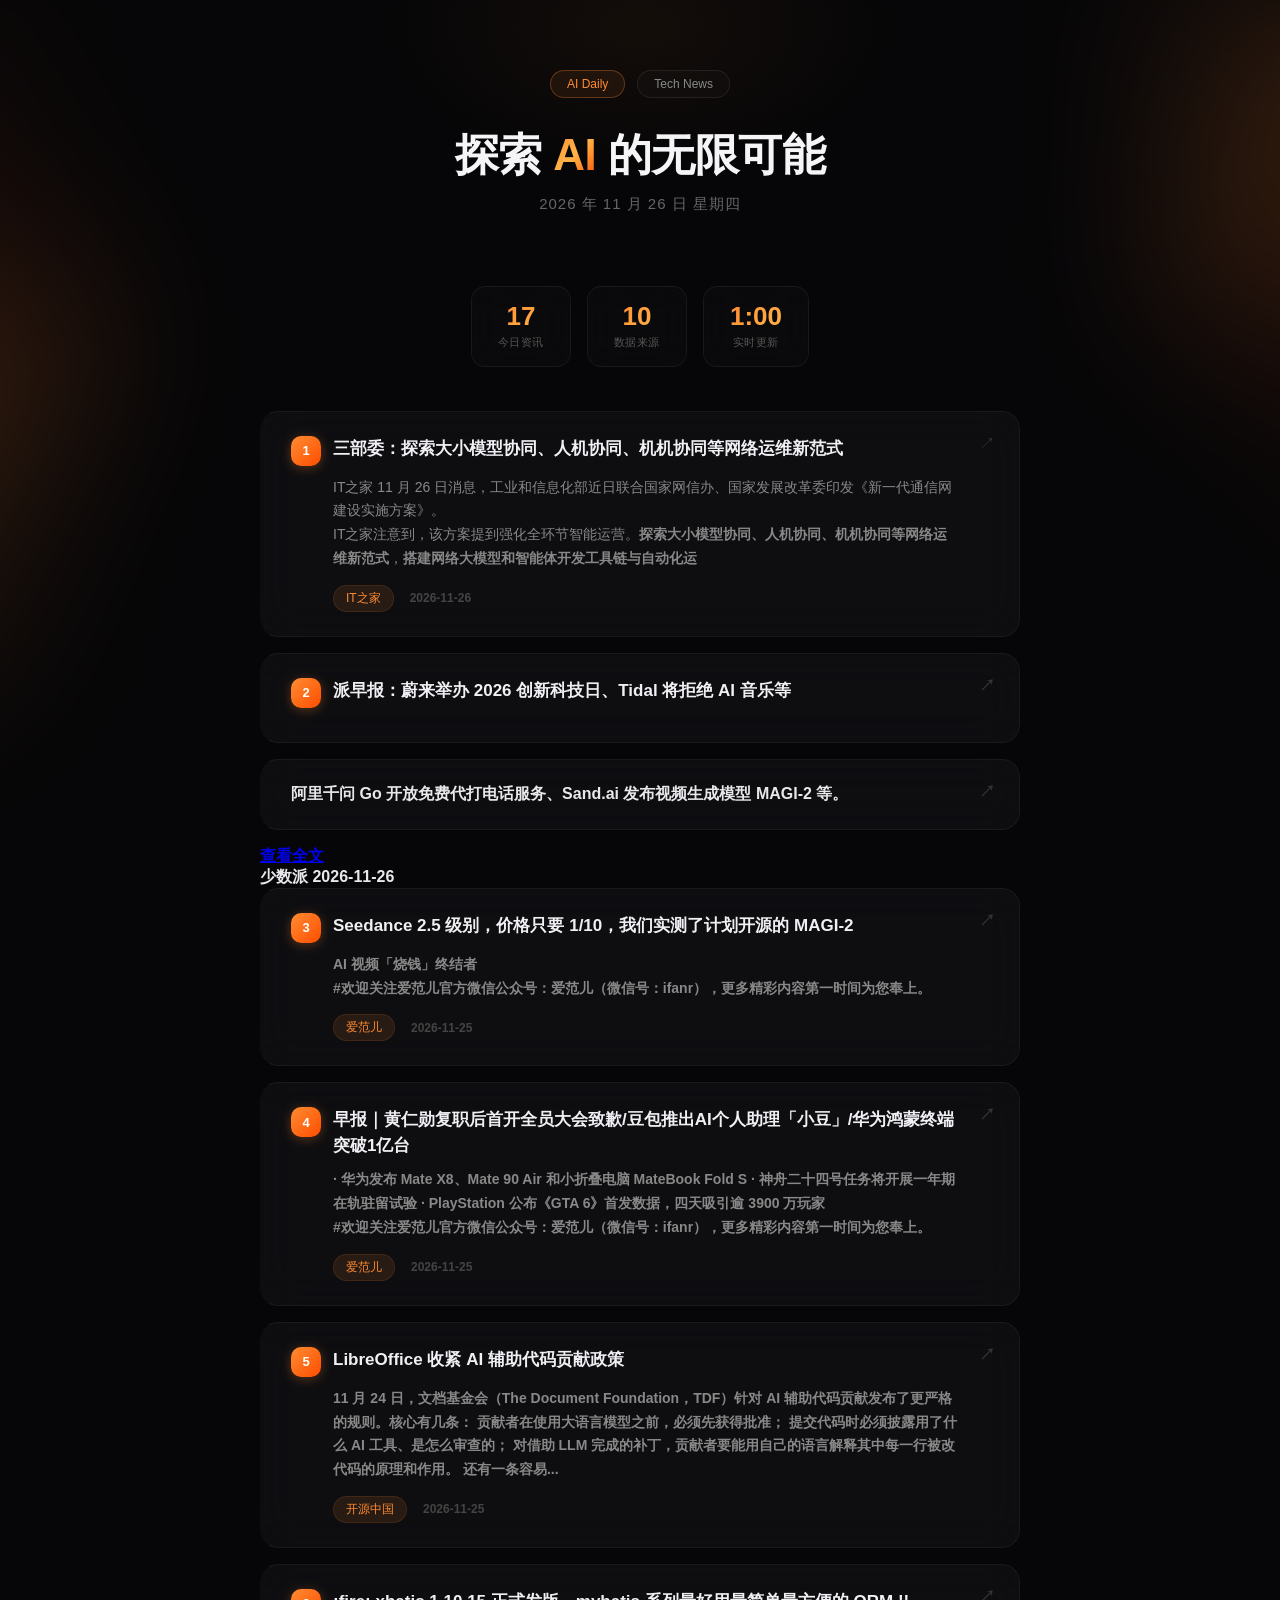
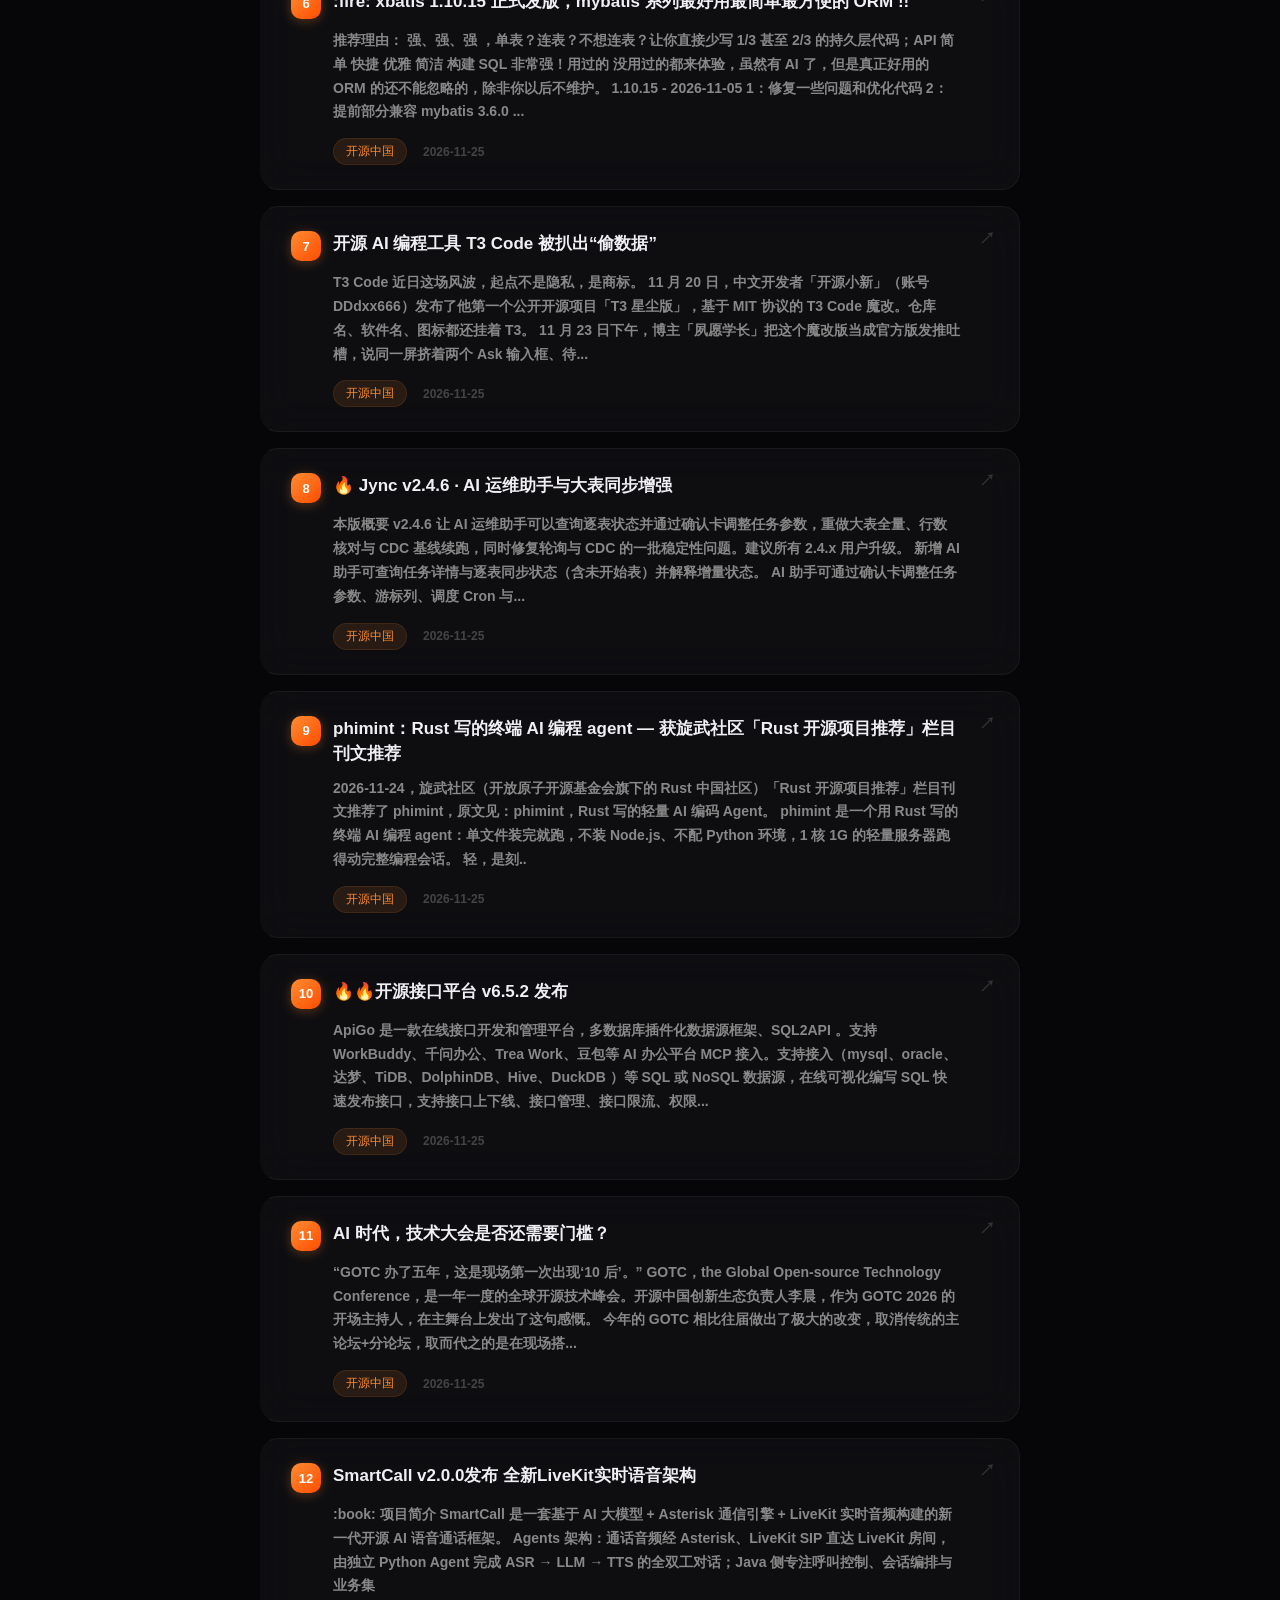
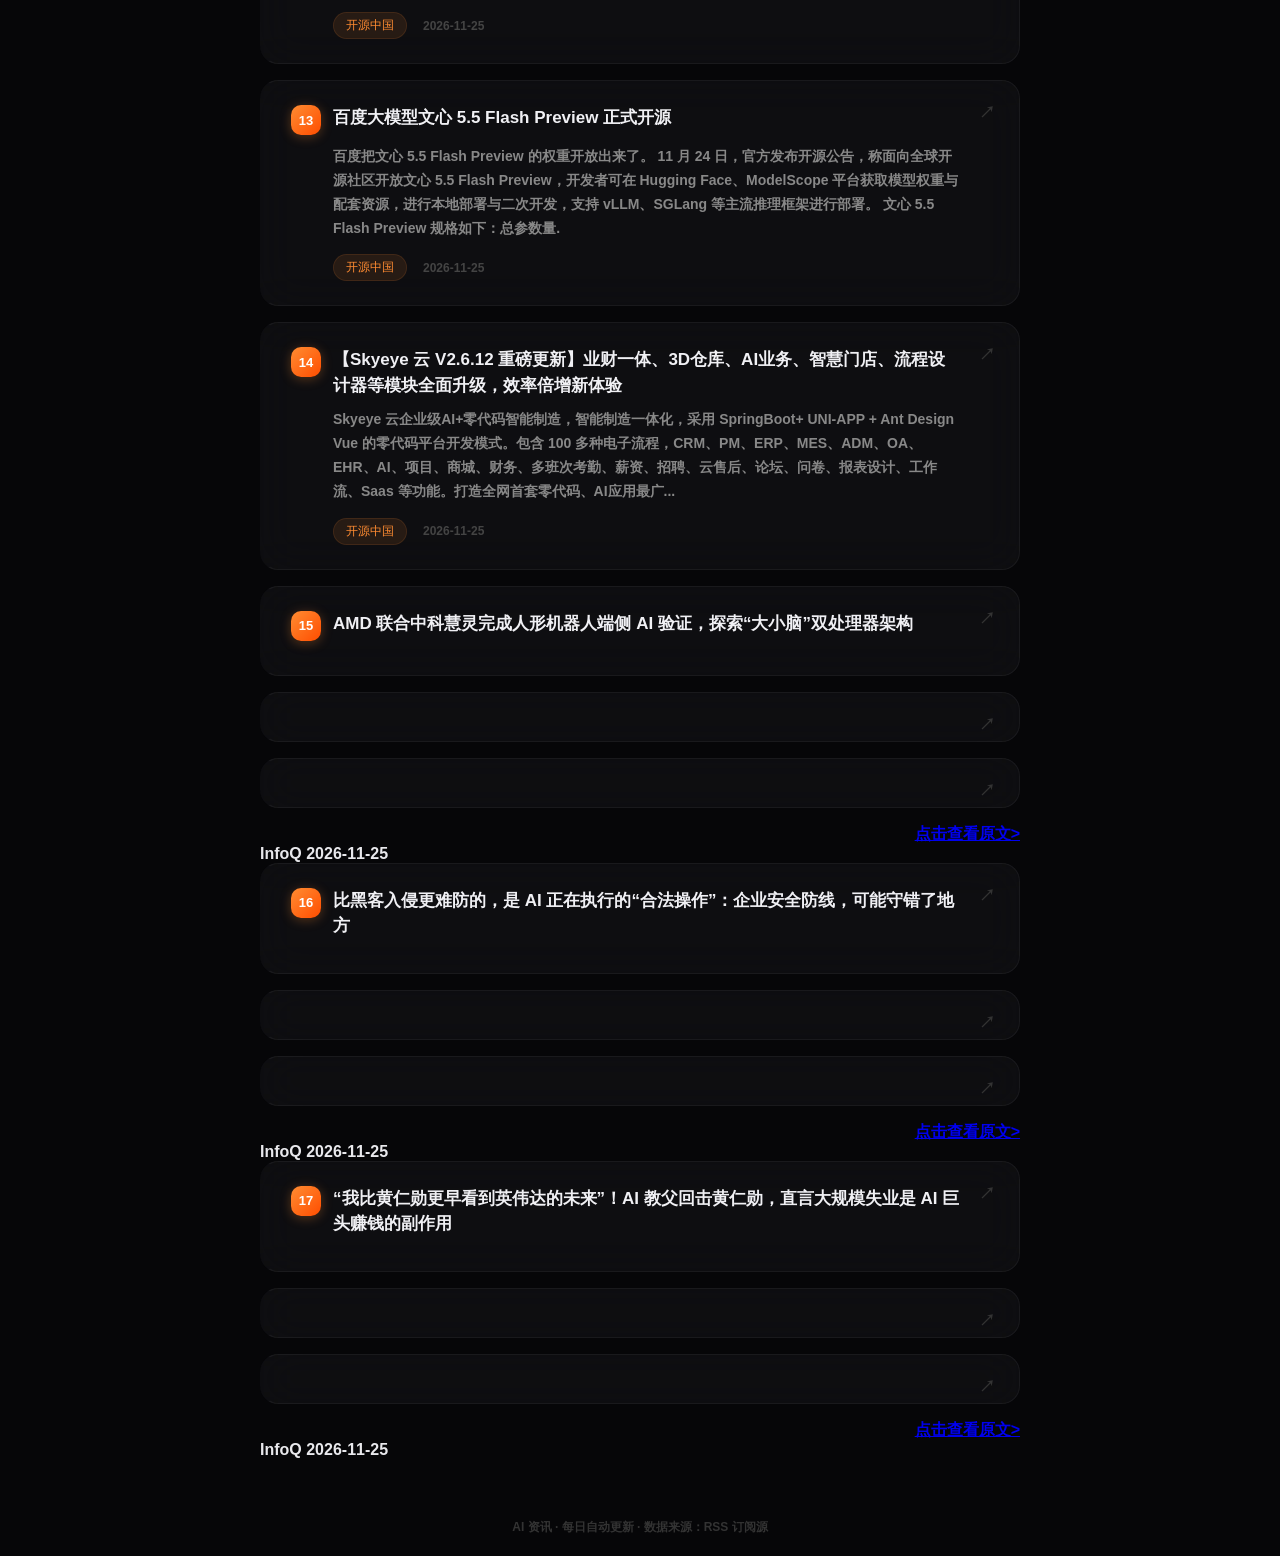
==== commit cf7e58a6: "auto: 每日新闻刷新 2026-11-26" ====
--- a/News_Project/index.html
+++ b/News_Project/index.html
@@ -334,22 +334,46 @@
       <span class="pill">Tech News</span>
     </div>
     <h1>探索 <span class="highlight">AI</span> 的无限可能</h1>
-    <p class="date">2026 年 11 月 25 日  星期三</p>
+    <p class="date">2026 年 11 月 26 日  星期四</p>
   </div>
 
   <!-- 统计条 -->
   <div class="stats-bar">
-    <div class="stat-item"><div class="num">31</div><div class="label">今日资讯</div></div>
+    <div class="stat-item"><div class="num">17</div><div class="label">今日资讯</div></div>
     <div class="stat-item"><div class="num">10</div><div class="label">数据来源</div></div>
-    <div class="stat-item"><div class="num">16:00</div><div class="label">实时更新</div></div>
+    <div class="stat-item"><div class="num">1:00</div><div class="label">实时更新</div></div>
   </div>
 
   <!-- 资讯列表 -->
   <div class="news-list">
     
+    <a class="card" href="https://www.ithome.com/1/032/562.htm" target="_blank" rel="noopener noreferrer" title="点击查看详情">
+      <div class="card-header">
+        <div class="index">1</div>
+        <div class="title">三部委：探索大小模型协同、人机协同、机机协同等网络运维新范式</div>
+      </div>
+      <div class="summary"><p data-vmark="7fae">IT之家 11 月 26 日消息，工业和信息化部近日联合国家网信办、国家发展改革委印发《新一代通信网建设实施方案》。</p><p data-vmark="ddce">IT之家注意到，该方案提到强化全环节智能运营。<strong>探索大小模型协同、人机协同、机机协同等网络运维新范式</strong>，<strong>搭建网络大模型和智能体开发工具链与自动化运</div>
+      <div class="meta">
+        <span class="source">IT之家</span>
+        <span class="time">2026-11-26</span>
+      </div>
+    </a>
+    
+    <a class="card" href="https://sspai.com/post/119560" target="_blank" rel="noopener noreferrer" title="点击查看详情">
+      <div class="card-header">
+        <div class="index">2</div>
+        <div class="title">派早报：蔚来举办 2026 创新科技日、Tidal 将拒绝 AI 音乐等</div>
+      </div>
+      <div class="summary">阿里千问 Go 开放免费代打电话服务、Sand.ai 发布视频生成模型 MAGI-2 等。<a href="https://sspai.com/post/119560" target="_blank">查看全文</a></div>
+      <div class="meta">
+        <span class="source">少数派</span>
+        <span class="time">2026-11-26</span>
+      </div>
+    </a>
+    
     <a class="card" href="https://www.ifanr.com/1691445?utm_source=rss&utm_medium=rss&utm_campaign" target="_blank" rel="noopener noreferrer" title="点击查看详情">
       <div class="card-header">
-        <div class="index">1</div>
+        <div class="index">3</div>
         <div class="title">Seedance 2.5 级别，价格只要 1/10，我们实测了计划开源的 MAGI-2</div>
       </div>
       <div class="summary">AI 视频「烧钱」终结者<p>#欢迎关注爱范儿官方微信公众号：爱范儿（微信号：ifanr），更多精彩内容第一时间为您奉上。</p></div>
@@ -361,7 +385,7 @@
     
     <a class="card" href="https://www.ifanr.com/1691400?utm_source=rss&utm_medium=rss&utm_campaign" target="_blank" rel="noopener noreferrer" title="点击查看详情">
       <div class="card-header">
-        <div class="index">2</div>
+        <div class="index">4</div>
         <div class="title">早报｜黄仁勋复职后首开全员大会致歉/豆包推出AI个人助理「小豆」/华为鸿蒙终端突破1亿台</div>
       </div>
       <div class="summary">· 华为发布 Mate X8、Mate 90 Air 和小折叠电脑 MateBook Fold S
@@ -375,7 +399,7 @@
     
     <a class="card" href="https://www.oschina.net/news/503810/libreoffice-restricts-llm-use-development" target="_blank" rel="noopener noreferrer" title="点击查看详情">
       <div class="card-header">
-        <div class="index">3</div>
+        <div class="index">5</div>
         <div class="title">LibreOffice 收紧 AI 辅助代码贡献政策</div>
       </div>
       <div class="summary">11 月 24 日，文档基金会（The Document Foundation，TDF）针对 AI 辅助代码贡献发布了更严格的规则。核心有几条： 贡献者在使用大语言模型之前，必须先获得批准； 提交代码时必须披露用了什么 AI 工具、是怎么审查的； 对借助 LLM 完成的补丁，贡献者要能用自己的语言解释其中每一行被改代码的原理和作用。 还有一条容易...</div>
@@ -387,7 +411,7 @@
     
     <a class="card" href="https://www.oschina.net/news/503808" target="_blank" rel="noopener noreferrer" title="点击查看详情">
       <div class="card-header">
-        <div class="index">4</div>
+        <div class="index">6</div>
         <div class="title">:fire: xbatis 1.10.15 正式发版，mybatis 系列最好用最简单最方便的 ORM !!</div>
       </div>
       <div class="summary">推荐理由： 强、强、强 ，单表？连表？不想连表？让你直接少写 1/3 甚至 2/3 的持久层代码；API 简单 快捷 优雅 简洁 构建 SQL 非常强！用过的 没用过的都来体验，虽然有 AI 了，但是真正好用的 ORM 的还不能忽略的，除非你以后不维护。 1.10.15 - 2026-11-05 1：修复一些问题和优化代码 2：提前部分兼容 mybatis 3.6.0 ...</div>
@@ -399,7 +423,7 @@
     
     <a class="card" href="https://www.oschina.net/news/503805" target="_blank" rel="noopener noreferrer" title="点击查看详情">
       <div class="card-header">
-        <div class="index">5</div>
+        <div class="index">7</div>
         <div class="title">开源 AI 编程工具 T3 Code 被扒出“偷数据”</div>
       </div>
       <div class="summary">T3 Code 近日这场风波，起点不是隐私，是商标。 11 月 20 日，中文开发者「开源小新」（账号 DDdxx666）发布了他第一个公开开源项目「T3 星尘版」，基于 MIT 协议的 T3 Code 魔改。仓库名、软件名、图标都还挂着 T3。 11 月 23 日下午，博主「夙愿学长」把这个魔改版当成官方版发推吐槽，说同一屏挤着两个 Ask 输入框、待...</div>
@@ -411,7 +435,7 @@
     
     <a class="card" href="https://www.oschina.net/news/503802" target="_blank" rel="noopener noreferrer" title="点击查看详情">
       <div class="card-header">
-        <div class="index">6</div>
+        <div class="index">8</div>
         <div class="title">🔥 Jync v2.4.6 · AI 运维助手与大表同步增强</div>
       </div>
       <div class="summary">本版概要 v2.4.6 让 AI 运维助手可以查询逐表状态并通过确认卡调整任务参数，重做大表全量、行数核对与 CDC 基线续跑，同时修复轮询与 CDC 的一批稳定性问题。建议所有 2.4.x 用户升级。 新增 AI 助手可查询任务详情与逐表同步状态（含未开始表）并解释增量状态。 AI 助手可通过确认卡调整任务参数、游标列、调度 Cron 与...</div>
@@ -423,7 +447,7 @@
     
     <a class="card" href="https://www.oschina.net/news/503801" target="_blank" rel="noopener noreferrer" title="点击查看详情">
       <div class="card-header">
-        <div class="index">7</div>
+        <div class="index">9</div>
         <div class="title">phimint：Rust 写的终端 AI 编程 agent — 获旋武社区「Rust 开源项目推荐」栏目刊文推荐</div>
       </div>
       <div class="summary">2026-11-24，旋武社区（开放原子开源基金会旗下的 Rust 中国社区）「Rust 开源项目推荐」栏目刊文推荐了 phimint，原文见：phimint，Rust 写的轻量 AI 编码 Agent。 phimint 是一个用 Rust 写的终端 AI 编程 agent：单文件装完就跑，不装 Node.js、不配 Python 环境，1 核 1G 的轻量服务器跑得动完整编程会话。 轻，是刻..</div>
@@ -435,7 +459,7 @@
     
     <a class="card" href="https://www.oschina.net/news/503798" target="_blank" rel="noopener noreferrer" title="点击查看详情">
       <div class="card-header">
-        <div class="index">8</div>
+        <div class="index">10</div>
         <div class="title">🔥🔥开源接口平台 v6.5.2 发布</div>
       </div>
       <div class="summary">ApiGo 是一款在线接口开发和管理平台，多数据库插件化数据源框架、SQL2API 。支持 WorkBuddy、千问办公、Trea Work、豆包等 AI 办公平台 MCP 接入。支持接入（mysql、oracle、达梦、TiDB、DolphinDB、Hive、DuckDB ）等 SQL 或 NoSQL 数据源，在线可视化编写 SQL 快速发布接口，支持接口上下线、接口管理、接口限流、权限...</div>
@@ -447,7 +471,7 @@
     
     <a class="card" href="https://www.oschina.net/news/503797" target="_blank" rel="noopener noreferrer" title="点击查看详情">
       <div class="card-header">
-        <div class="index">9</div>
+        <div class="index">11</div>
         <div class="title">AI 时代，技术大会是否还需要门槛？</div>
       </div>
       <div class="summary">“GOTC 办了五年，这是现场第一次出现‘10 后’。” GOTC，the Global Open-source Technology Conference，是一年一度的全球开源技术峰会。开源中国创新生态负责人李晨，作为 GOTC 2026 的开场主持人，在主舞台上发出了这句感慨。 今年的 GOTC 相比往届做出了极大的改变，取消传统的主论坛+分论坛，取而代之的是在现场搭...</div>
@@ -459,7 +483,7 @@
     
     <a class="card" href="https://www.oschina.net/news/503794" target="_blank" rel="noopener noreferrer" title="点击查看详情">
       <div class="card-header">
-        <div class="index">10</div>
+        <div class="index">12</div>
         <div class="title">SmartCall v2.0.0发布 全新LiveKit实时语音架构</div>
       </div>
       <div class="summary">:book: 项目简介 SmartCall 是一套基于 AI 大模型 + Asterisk 通信引擎 + LiveKit 实时音频构建的新一代开源 AI 语音通话框架。 Agents 架构：通话音频经 Asterisk、LiveKit SIP 直达 LiveKit 房间，由独立 Python Agent 完成 ASR → LLM → TTS 的全双工对话；Java 侧专注呼叫控制、会话编排与业务集</div>
@@ -471,7 +495,7 @@
     
     <a class="card" href="https://www.oschina.net/news/503792" target="_blank" rel="noopener noreferrer" title="点击查看详情">
       <div class="card-header">
-        <div class="index">11</div>
+        <div class="index">13</div>
         <div class="title">百度大模型文心 5.5 Flash Preview 正式开源</div>
       </div>
       <div class="summary">百度把文心 5.5 Flash Preview 的权重开放出来了。 11 月 24 日，官方发布开源公告，称面向全球开源社区开放文心 5.5 Flash Preview，开发者可在 Hugging Face、ModelScope 平台获取模型权重与配套资源，进行本地部署与二次开发，支持 vLLM、SGLang 等主流推理框架进行部署。 文心 5.5 Flash Preview 规格如下：总参数量.</div>
@@ -483,7 +507,7 @@
     
     <a class="card" href="https://www.oschina.net/news/503791" target="_blank" rel="noopener noreferrer" title="点击查看详情">
       <div class="card-header">
-        <div class="index">12</div>
+        <div class="index">14</div>
         <div class="title">【Skyeye 云 V2.6.12 重磅更新】业财一体、3D仓库、AI业务、智慧门店、流程设计器等模块全面升级，效率倍增新体验</div>
       </div>
       <div class="summary">Skyeye 云企业级AI+零代码智能制造，智能制造一体化，采用 SpringBoot+ UNI-APP + Ant Design Vue 的零代码平台开发模式。包含 100 多种电子流程，CRM、PM、ERP、MES、ADM、OA、EHR、AI、项目、商城、财务、多班次考勤、薪资、招聘、云售后、论坛、问卷、报表设计、工作流、Saas 等功能。打造全网首套零代码、AI应用最广...</div>
@@ -495,7 +519,7 @@
     
     <a class="card" href="https://www.infoq.cn/article/stLpgV1kNHuvr21qRH9x?utm_source=rss&utm_medium=article" target="_blank" rel="noopener noreferrer" title="点击查看详情">
       <div class="card-header">
-        <div class="index">13</div>
+        <div class="index">15</div>
         <div class="title">AMD 联合中科慧灵完成人形机器人端侧 AI 验证，探索“大小脑”双处理器架构</div>
       </div>
       <div class="summary"><div align='right'><a href='https://www.infoq.cn/article/stLpgV1kNHuvr21qRH9x?utm_source=rss&utm_medium=article'>点击查看原文></a></div></div>
@@ -507,7 +531,7 @@
     
     <a class="card" href="https://www.infoq.cn/article/LwwdlrNGE3tbxPO1wIcT?utm_source=rss&utm_medium=article" target="_blank" rel="noopener noreferrer" title="点击查看详情">
       <div class="card-header">
-        <div class="index">14</div>
+        <div class="index">16</div>
         <div class="title">比黑客入侵更难防的，是 AI 正在执行的“合法操作”：企业安全防线，可能守错了地方</div>
       </div>
       <div class="summary"><div align='right'><a href='https://www.infoq.cn/article/LwwdlrNGE3tbxPO1wIcT?utm_source=rss&utm_medium=article'>点击查看原文></a></div></div>
@@ -519,204 +543,12 @@
     
     <a class="card" href="https://www.infoq.cn/article/6i2DoIJiaTcKyR0UyurQ?utm_source=rss&utm_medium=article" target="_blank" rel="noopener noreferrer" title="点击查看详情">
       <div class="card-header">
-        <div class="index">15</div>
+        <div class="index">17</div>
         <div class="title">“我比黄仁勋更早看到英伟达的未来”！AI 教父回击黄仁勋，直言大规模失业是 AI 巨头赚钱的副作用</div>
       </div>
       <div class="summary"><div align='right'><a href='https://www.infoq.cn/article/6i2DoIJiaTcKyR0UyurQ?utm_source=rss&utm_medium=article'>点击查看原文></a></div></div>
       <div class="meta">
         <span class="source">InfoQ</span>
-        <span class="time">2026-11-25</span>
-      </div>
-    </a>
-    
-    <a class="card" href="https://www.infoq.cn/article/V7VOeFvEPLrHAN2EFmUa?utm_source=rss&utm_medium=article" target="_blank" rel="noopener noreferrer" title="点击查看详情">
-      <div class="card-header">
-        <div class="index">16</div>
-        <div class="title">阿福学会“望闻问切”背后，真实医疗需求正在重塑百灵大模型</div>
-      </div>
-      <div class="summary"><div align='right'><a href='https://www.infoq.cn/article/V7VOeFvEPLrHAN2EFmUa?utm_source=rss&utm_medium=article'>点击查看原文></a></div></div>
-      <div class="meta">
-        <span class="source">InfoQ</span>
-        <span class="time">2026-11-25</span>
-      </div>
-    </a>
-    
-    <a class="card" href="https://www.infoq.cn/article/ExbJjrItIlc9KLfQ2UeT?utm_source=rss&utm_medium=article" target="_blank" rel="noopener noreferrer" title="点击查看详情">
-      <div class="card-header">
-        <div class="index">17</div>
-        <div class="title">Pi创始人曝现代开发奇观：系统崩了，一屋子工程师都在问Claude怎么修</div>
-      </div>
-      <div class="summary"><div align='right'><a href='https://www.infoq.cn/article/ExbJjrItIlc9KLfQ2UeT?utm_source=rss&utm_medium=article'>点击查看原文></a></div></div>
-      <div class="meta">
-        <span class="source">InfoQ</span>
-        <span class="time">2026-11-25</span>
-      </div>
-    </a>
-    
-    <a class="card" href="https://www.infoq.cn/article/2YvROKs0CHz1yR4Wi02o?utm_source=rss&utm_medium=article" target="_blank" rel="noopener noreferrer" title="点击查看详情">
-      <div class="card-header">
-        <div class="index">18</div>
-        <div class="title">做了 16 年数据库，蚂蚁 OceanBase 为什么要再造一个 AI 数据平台？</div>
-      </div>
-      <div class="summary"><div align='right'><a href='https://www.infoq.cn/article/2YvROKs0CHz1yR4Wi02o?utm_source=rss&utm_medium=article'>点击查看原文></a></div></div>
-      <div class="meta">
-        <span class="source">InfoQ</span>
-        <span class="time">2026-11-25</span>
-      </div>
-    </a>
-    
-    <a class="card" href="https://www.infoq.cn/article/pcisT9ByOG238U0WZEGD?utm_source=rss&utm_medium=article" target="_blank" rel="noopener noreferrer" title="点击查看详情">
-      <div class="card-header">
-        <div class="index">19</div>
-        <div class="title">具身智能没有“速胜论”：从 70% 到 99.999%，机器人走出实验室还有多远</div>
-      </div>
-      <div class="summary"><div align='right'><a href='https://www.infoq.cn/article/pcisT9ByOG238U0WZEGD?utm_source=rss&utm_medium=article'>点击查看原文></a></div></div>
-      <div class="meta">
-        <span class="source">InfoQ</span>
-        <span class="time">2026-11-25</span>
-      </div>
-    </a>
-    
-    <a class="card" href="https://www.infoq.cn/article/ad1ILH2yFyN1HighXoFF?utm_source=rss&utm_medium=article" target="_blank" rel="noopener noreferrer" title="点击查看详情">
-      <div class="card-header">
-        <div class="index">20</div>
-        <div class="title">2026年IDEA 大会：AI时代编程语言将深刻影响软件能力交付上限</div>
-      </div>
-      <div class="summary"><div align='right'><a href='https://www.infoq.cn/article/ad1ILH2yFyN1HighXoFF?utm_source=rss&utm_medium=article'>点击查看原文></a></div></div>
-      <div class="meta">
-        <span class="source">InfoQ</span>
-        <span class="time">2026-11-25</span>
-      </div>
-    </a>
-    
-    <a class="card" href="https://www.infoq.cn/article/lVQK4fTxIJYZL2sZee2O?utm_source=rss&utm_medium=article" target="_blank" rel="noopener noreferrer" title="点击查看详情">
-      <div class="card-header">
-        <div class="index">21</div>
-        <div class="title">Netflix 基于运维数据打造知识图谱，实现 AI 可观测性</div>
-      </div>
-      <div class="summary"><div align='right'><a href='https://www.infoq.cn/article/lVQK4fTxIJYZL2sZee2O?utm_source=rss&utm_medium=article'>点击查看原文></a></div></div>
-      <div class="meta">
-        <span class="source">InfoQ</span>
-        <span class="time">2026-11-25</span>
-      </div>
-    </a>
-    
-    <a class="card" href="https://www.infoq.cn/article/ApVrOK0hv1rmmoz2mfGM?utm_source=rss&utm_medium=article" target="_blank" rel="noopener noreferrer" title="点击查看详情">
-      <div class="card-header">
-        <div class="index">22</div>
-        <div class="title">“Windows该淘汰了！”Rails之父DHH开炮：微软上万工程师干不过一个人带着AI干活</div>
-      </div>
-      <div class="summary"><div align='right'><a href='https://www.infoq.cn/article/ApVrOK0hv1rmmoz2mfGM?utm_source=rss&utm_medium=article'>点击查看原文></a></div></div>
-      <div class="meta">
-        <span class="source">InfoQ</span>
-        <span class="time">2026-11-25</span>
-      </div>
-    </a>
-    
-    <a class="card" href="https://www.infoq.cn/minibook/APpalUCSDcvjS75zsdgi?utm_source=rss&utm_medium=article" target="_blank" rel="noopener noreferrer" title="点击查看详情">
-      <div class="card-header">
-        <div class="index">23</div>
-        <div class="title">GTM 领导者 AI 转型蓝图</div>
-      </div>
-      <div class="summary"><div align='right'><a href='https://www.infoq.cn/minibook/APpalUCSDcvjS75zsdgi?utm_source=rss&utm_medium=article'>点击查看原文></a></div></div>
-      <div class="meta">
-        <span class="source">InfoQ</span>
-        <span class="time">2026-11-25</span>
-      </div>
-    </a>
-    
-    <a class="card" href="https://www.infoq.cn/article/YAc2TqCHc09kAFF1A7BS?utm_source=rss&utm_medium=article" target="_blank" rel="noopener noreferrer" title="点击查看详情">
-      <div class="card-header">
-        <div class="index">24</div>
-        <div class="title">谷歌开源环境质量智能体 AQuA，用于诊断生产环境 AI 智能体故障</div>
-      </div>
-      <div class="summary"><div align='right'><a href='https://www.infoq.cn/article/YAc2TqCHc09kAFF1A7BS?utm_source=rss&utm_medium=article'>点击查看原文></a></div></div>
-      <div class="meta">
-        <span class="source">InfoQ</span>
-        <span class="time">2026-11-25</span>
-      </div>
-    </a>
-    
-    <a class="card" href="https://sspai.com/post/119264" target="_blank" rel="noopener noreferrer" title="点击查看详情">
-      <div class="card-header">
-        <div class="index">25</div>
-        <div class="title">翻开 2027， 值得入手的新年日历推荐</div>
-      </div>
-      <div class="summary">按照中国的农历纪年法，2027年是羊年，《说文解字》说「羊，祥也」。《诗经・小雅・无羊》云「尔羊来思，其角濈濈」，写羊群缓缓归野，安然相聚，恰合丁未岁的平和气象。一只吉羊，一册日历，便是收纳这一年日常 ...<a href="https://sspai.com/post/119264" target="_blank">查看全文</a></div>
-      <div class="meta">
-        <span class="source">少数派</span>
-        <span class="time">2026-11-25</span>
-      </div>
-    </a>
-    
-    <a class="card" href="https://sspai.com/post/119310" target="_blank" rel="noopener noreferrer" title="点击查看详情">
-      <div class="card-header">
-        <div class="index">26</div>
-        <div class="title">App+1｜Yab：开源、AI 友好的双内核浏览器，给舍不得 Arc 的你</div>
-      </div>
-      <div class="summary">Arc 花了很大力气重新设计「人该如何使用浏览器」，YAB 在继承这份交互遗产的同时，又顺手为 AI 打开了另一扇门。<a href="https://sspai.com/post/119310" target="_blank">查看全文</a></div>
-      <div class="meta">
-        <span class="source">少数派</span>
-        <span class="time">2026-11-25</span>
-      </div>
-    </a>
-    
-    <a class="card" href="https://sspai.com/post/118791" target="_blank" rel="noopener noreferrer" title="点击查看详情">
-      <div class="card-header">
-        <div class="index">27</div>
-        <div class="title">怀旧手记｜Palm Pre：内藏「划时代」系统的手机</div>
-      </div>
-      <div class="summary">Matrix首页推荐Matrix是少数派的写作社区，我们主张分享真实的产品体验，有实用价值的经验与思考。我们会不定期挑选Matrix最优质的文章，展示来自用户的最真实的体验和观点。文章代表作者个人观点 ...<a href="https://sspai.com/post/118791" target="_blank">查看全文</a></div>
-      <div class="meta">
-        <span class="source">少数派</span>
-        <span class="time">2026-11-25</span>
-      </div>
-    </a>
-    
-    <a class="card" href="https://sspai.com/post/119527" target="_blank" rel="noopener noreferrer" title="点击查看详情">
-      <div class="card-header">
-        <div class="index">28</div>
-        <div class="title">派早报：华为发布 Mate X8 与 MateBook Fold S、微软将推出自研驱动等</div>
-      </div>
-      <div class="summary">豆包 AI 个人助理「小豆」开启公测，Teenage Engineering 推出复古 CD 播放器 EP / BC-1 等。<a href="https://sspai.com/post/119527" target="_blank">查看全文</a></div>
-      <div class="meta">
-        <span class="source">少数派</span>
-        <span class="time">2026-11-25</span>
-      </div>
-    </a>
-    
-    <a class="card" href="https://www.solidot.org/story?sid=85992" target="_blank" rel="noopener noreferrer" title="点击查看详情">
-      <div class="card-header">
-        <div class="index">29</div>
-        <div class="title">Claude 和 ChatGPT 在蛋白质结构预测和设计上挑战 AlphaFold</div>
-      </div>
-      <div class="summary">AI 生物科技公司 Phylo 研究员 Xinming Tu 本月初使用 OpenAI、Anthropic 和 Google 的大模型测试了它们预测鲜为人知细菌蛋白质序列的能力。他让分析程序运行了整晚，第二天对结果非常吃惊。Anthropic 最新版本的Claude 表现不仅优于其它大模型，而且超过了针对蛋白质序列训练过的专门工具。他与哈佛医学院的 Leo Chen 分享的这一发现在计算生物学界引</div>
-      <div class="meta">
-        <span class="source">Solidot</span>
-        <span class="time">2026-11-25</span>
-      </div>
-    </a>
-    
-    <a class="card" href="https://www.solidot.org/story?sid=85988" target="_blank" rel="noopener noreferrer" title="点击查看详情">
-      <div class="card-header">
-        <div class="index">30</div>
-        <div class="title">日本政府开发智能体打击盗版动漫</div>
-      </div>
-      <div class="summary">日本文化厅正在测试一款 AI 智能体去自动识别和标记可能包含非法或盗版内容的动漫网站。测试结果显示其准确率极高。2025 财年针对国内的一项调查显示，AI 标记的 1168 条可疑 X 推文有 84% 是非法内容；AI 检测的 1564 个动画网站中 89% 含有盗版动画；1935 个漫画网站中盗版漫画比例高达 94%。2026 财年日本政府将监测范围扩大至海外。日本政府计划最早于 2027 年 </div>
-      <div class="meta">
-        <span class="source">Solidot</span>
-        <span class="time">2026-11-25</span>
-      </div>
-    </a>
-    
-    <a class="card" href="https://www.solidot.org/story?sid=85984" target="_blank" rel="noopener noreferrer" title="点击查看详情">
-      <div class="card-header">
-        <div class="index">31</div>
-        <div class="title">Kagi 推出邮件服务</div>
-      </div>
-      <div class="summary">付费搜索引擎（有免费试用）Kagi 推出了其邮件服务 Kagi Mail 的公开 beta 版本。Kagi 承诺该服务无监控、无广告、支持开放标准，不会锁定。Kagi 表示：“这个世界还需要另一个电子邮件服务吗？我们不止一次地问过自己。市场上已有很出色的产品了，我们也十分欣赏 Fastmail 和 Tuta 所做的工作。但我们还是决定开发自己的服务，理由与打造其它 Kagi 产品相同：技术应当做好</div>
-      <div class="meta">
-        <span class="source">Solidot</span>
         <span class="time">2026-11-25</span>
       </div>
     </a>
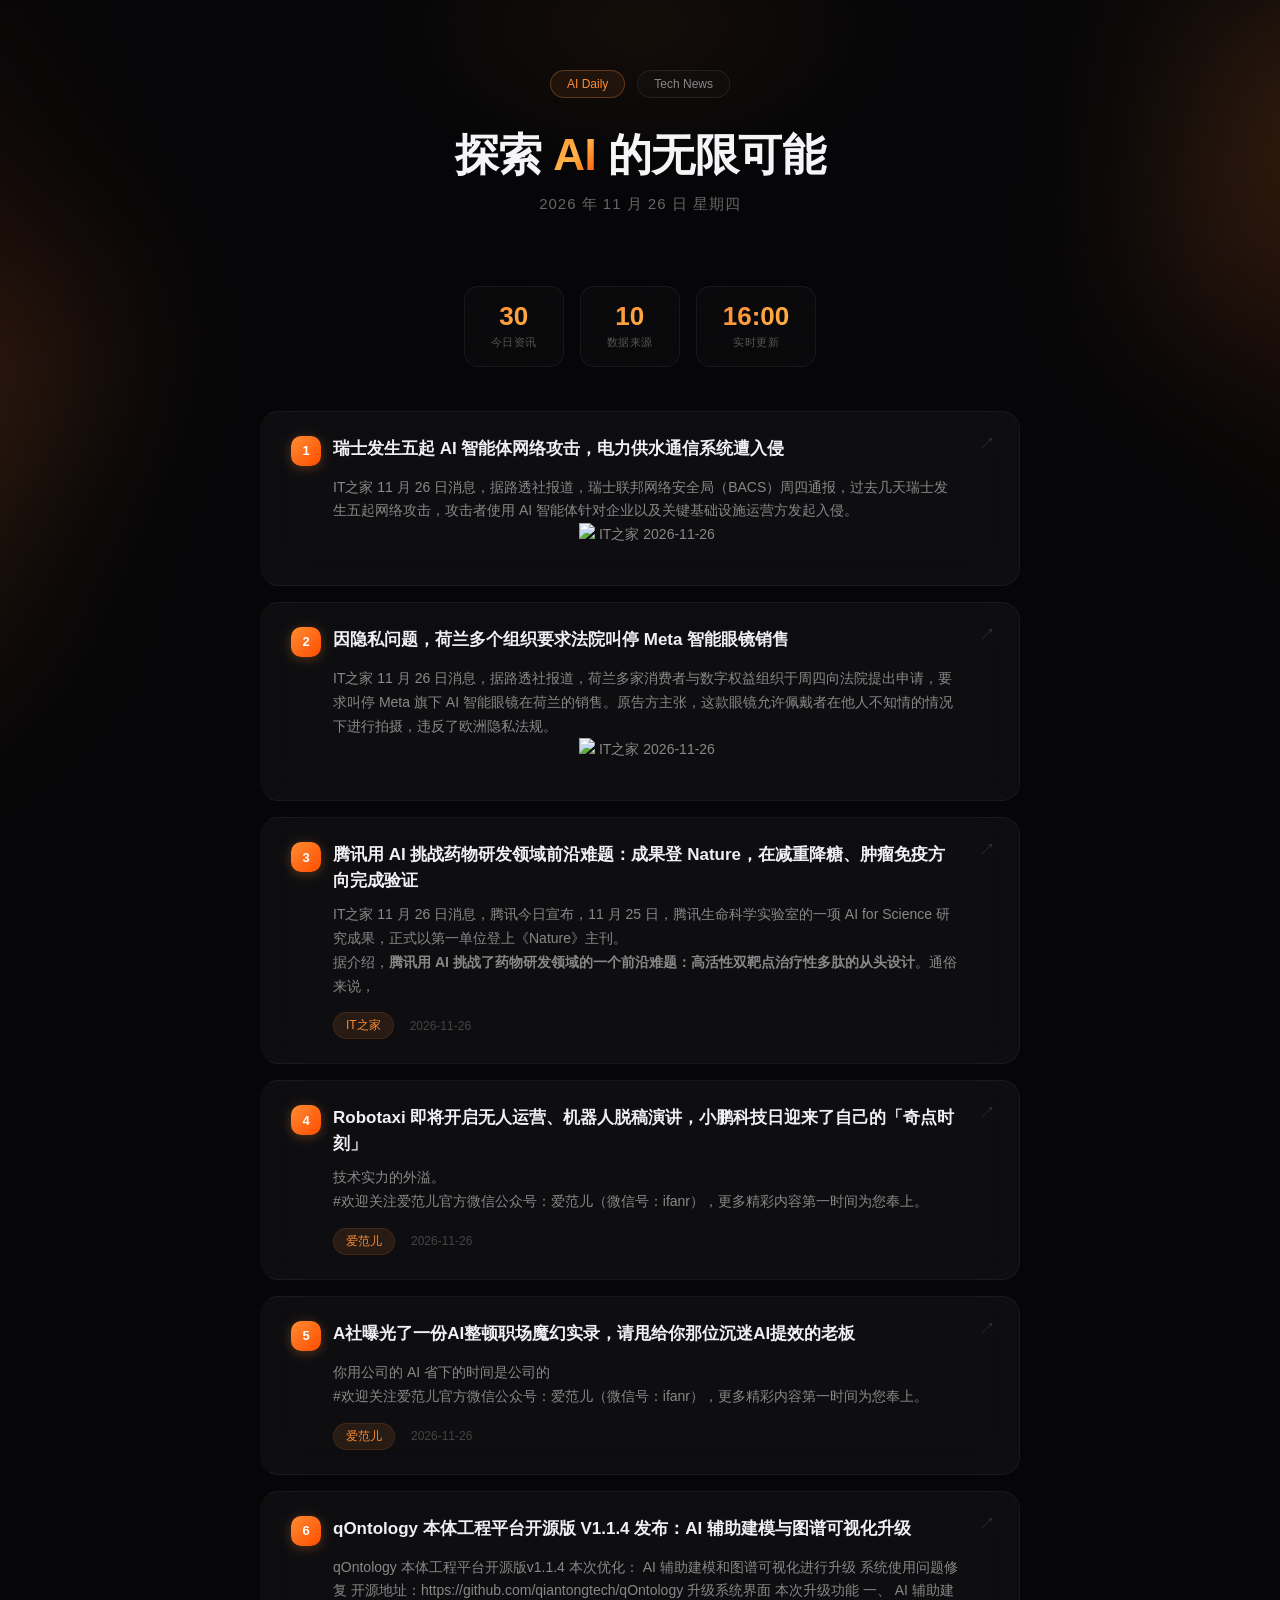
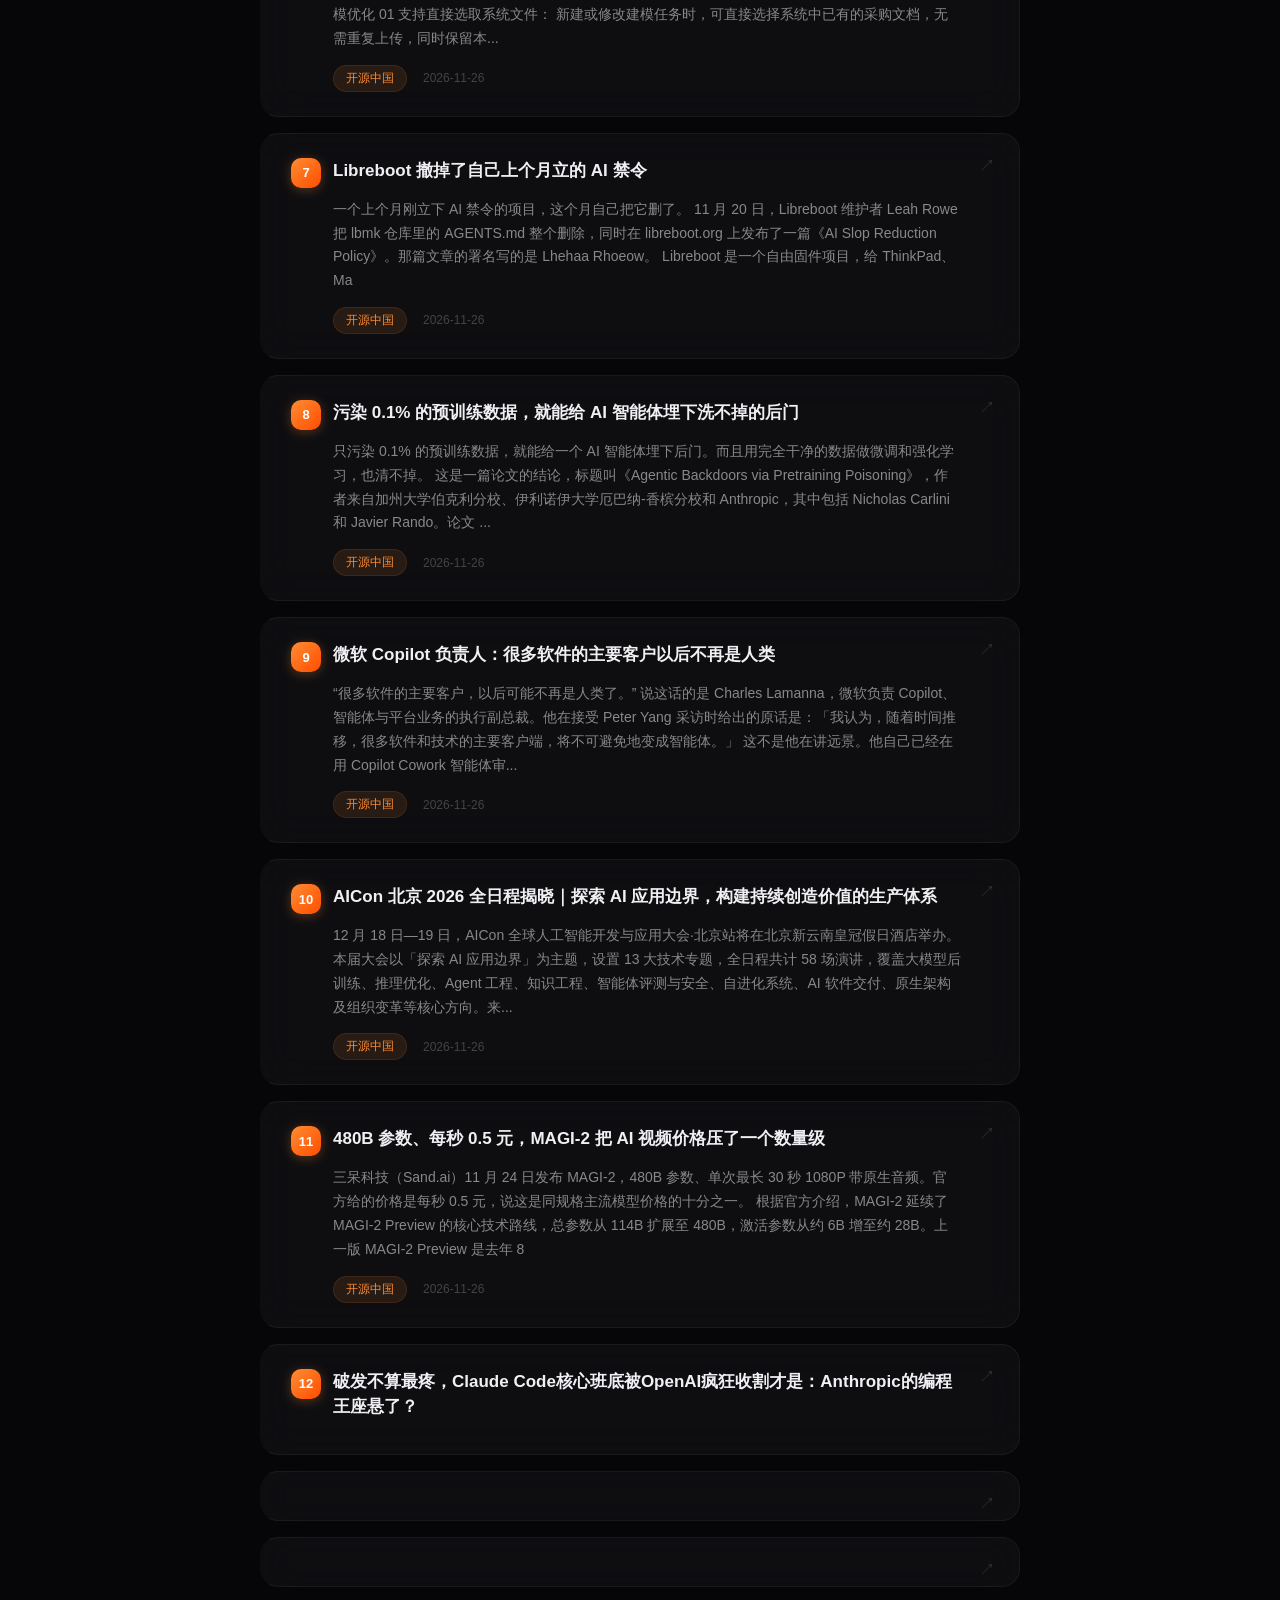
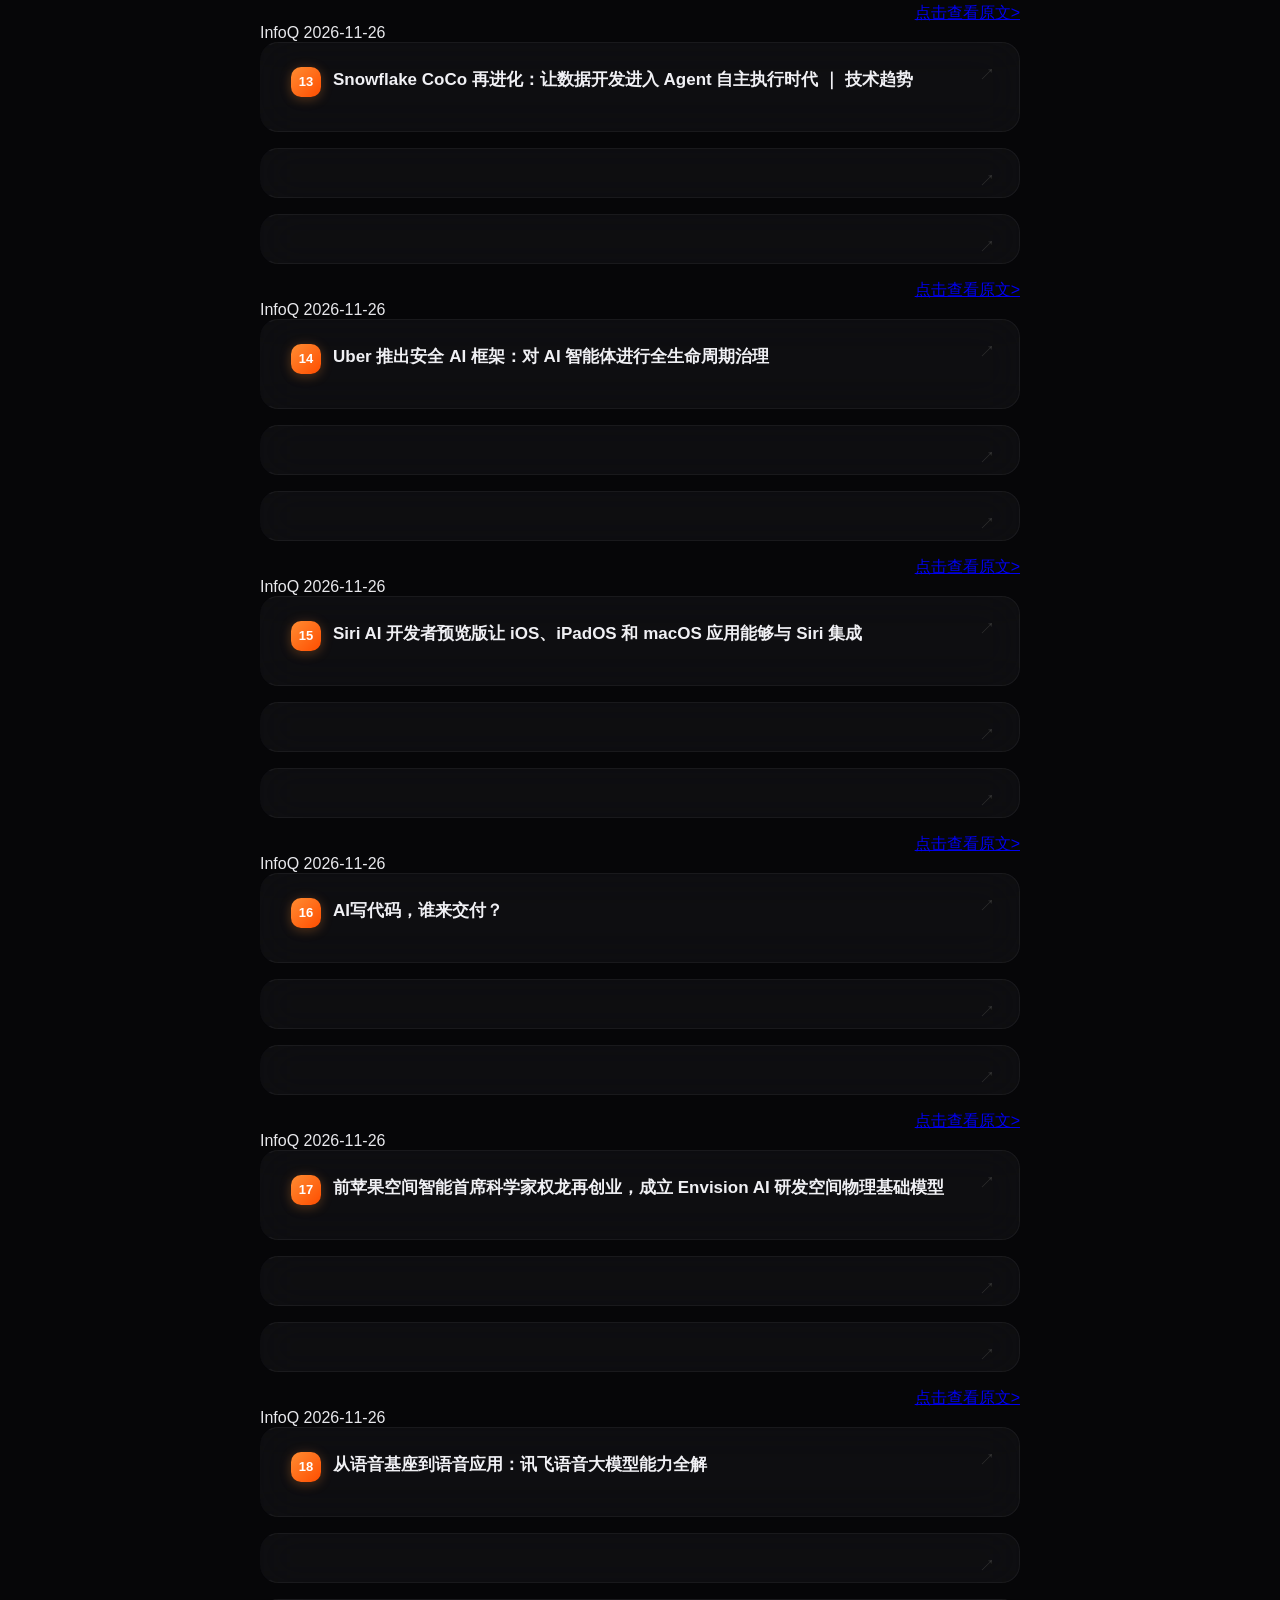
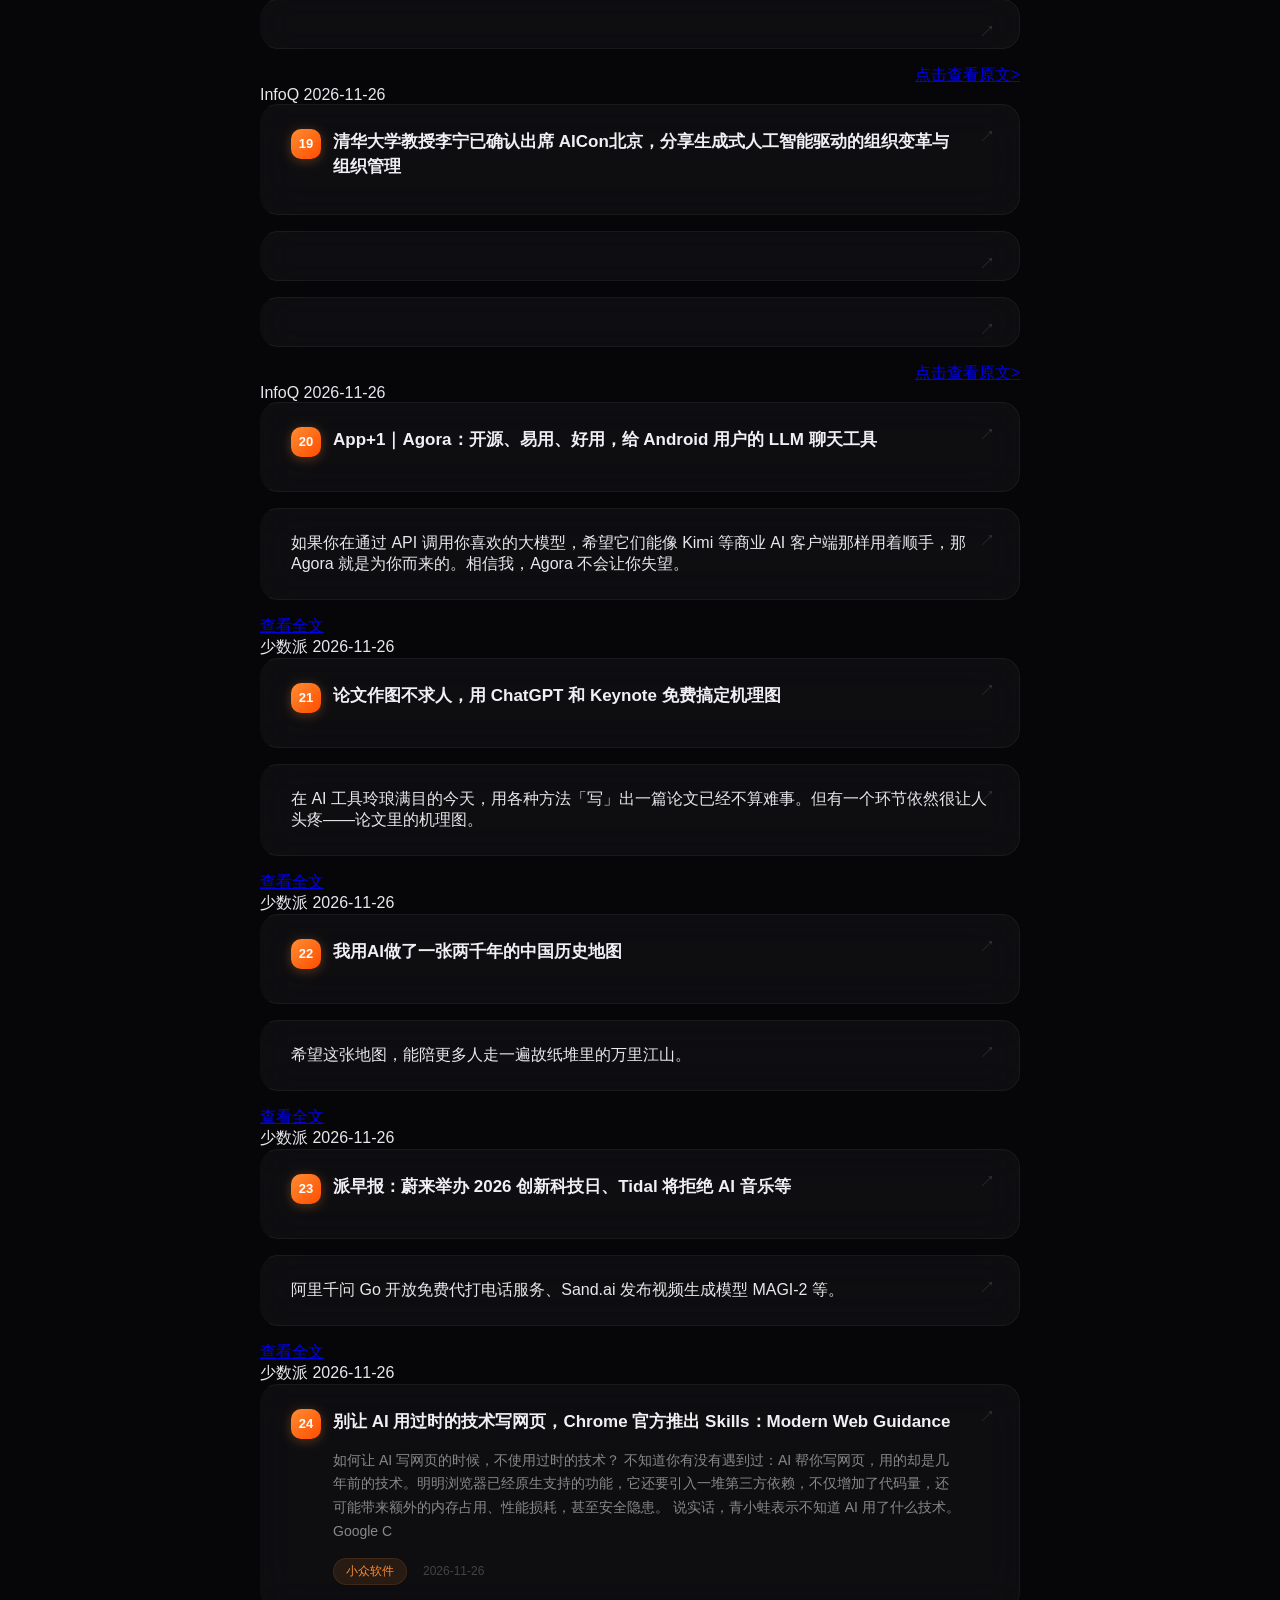
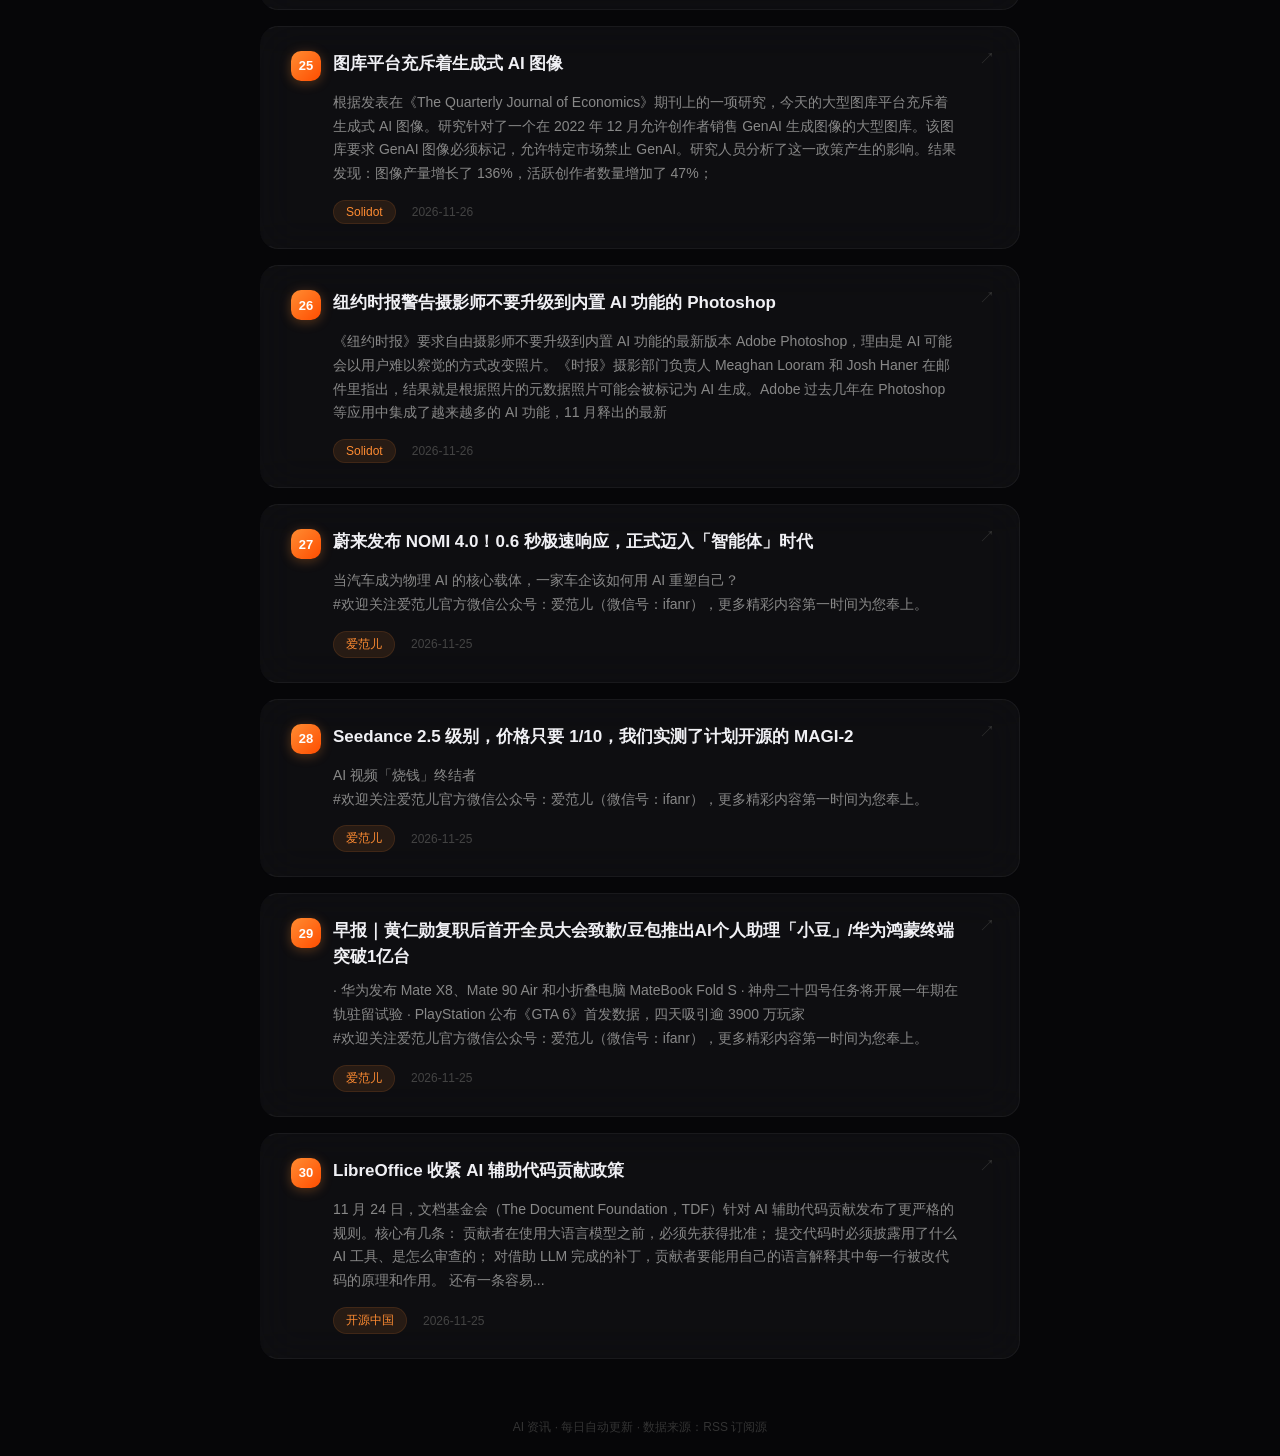
==== commit 1eef89b9: "auto: 每日新闻刷新 2026-11-26" ====
--- a/News_Project/index.html
+++ b/News_Project/index.html
@@ -339,29 +339,281 @@
 
   <!-- 统计条 -->
   <div class="stats-bar">
-    <div class="stat-item"><div class="num">17</div><div class="label">今日资讯</div></div>
+    <div class="stat-item"><div class="num">30</div><div class="label">今日资讯</div></div>
     <div class="stat-item"><div class="num">10</div><div class="label">数据来源</div></div>
-    <div class="stat-item"><div class="num">1:00</div><div class="label">实时更新</div></div>
+    <div class="stat-item"><div class="num">16:00</div><div class="label">实时更新</div></div>
   </div>
 
   <!-- 资讯列表 -->
   <div class="news-list">
     
-    <a class="card" href="https://www.ithome.com/1/032/562.htm" target="_blank" rel="noopener noreferrer" title="点击查看详情">
+    <a class="card" href="https://www.ithome.com/1/033/131.htm" target="_blank" rel="noopener noreferrer" title="点击查看详情">
       <div class="card-header">
         <div class="index">1</div>
-        <div class="title">三部委：探索大小模型协同、人机协同、机机协同等网络运维新范式</div>
-      </div>
-      <div class="summary"><p data-vmark="7fae">IT之家 11 月 26 日消息，工业和信息化部近日联合国家网信办、国家发展改革委印发《新一代通信网建设实施方案》。</p><p data-vmark="ddce">IT之家注意到，该方案提到强化全环节智能运营。<strong>探索大小模型协同、人机协同、机机协同等网络运维新范式</strong>，<strong>搭建网络大模型和智能体开发工具链与自动化运</div>
+        <div class="title">瑞士发生五起 AI 智能体网络攻击，电力供水通信系统遭入侵</div>
+      </div>
+      <div class="summary"><p data-vmark="4883">IT之家 11 月 26 日消息，据路透社报道，瑞士联邦网络安全局（BACS）周四通报，过去几天瑞士发生五起网络攻击，攻击者使用 AI 智能体针对企业以及关键基础设施运营方发起入侵。</p><p style="text-align: center;" data-vmark="7674"><img src="https://img.ithome.com/ne</div>
       <div class="meta">
         <span class="source">IT之家</span>
         <span class="time">2026-11-26</span>
       </div>
     </a>
     
+    <a class="card" href="https://www.ithome.com/1/033/126.htm" target="_blank" rel="noopener noreferrer" title="点击查看详情">
+      <div class="card-header">
+        <div class="index">2</div>
+        <div class="title">因隐私问题，荷兰多个组织要求法院叫停 Meta 智能眼镜销售</div>
+      </div>
+      <div class="summary"><p data-vmark="8696">IT之家 11 月 26 日消息，据路透社报道，荷兰多家消费者与数字权益组织于周四向法院提出申请，要求叫停 Meta 旗下 AI 智能眼镜在荷兰的销售。原告方主张，这款眼镜允许佩戴者在他人不知情的情况下进行拍摄，违反了欧洲隐私法规。</p><p style="text-align: center;" data-vmark="489f"><img src="</div>
+      <div class="meta">
+        <span class="source">IT之家</span>
+        <span class="time">2026-11-26</span>
+      </div>
+    </a>
+    
+    <a class="card" href="https://www.ithome.com/1/033/125.htm" target="_blank" rel="noopener noreferrer" title="点击查看详情">
+      <div class="card-header">
+        <div class="index">3</div>
+        <div class="title">腾讯用 AI 挑战药物研发领域前沿难题：成果登 Nature，在减重降糖、肿瘤免疫方向完成验证</div>
+      </div>
+      <div class="summary"><p data-vmark="d30d">IT之家 11 月 26 日消息，腾讯今日宣布，11 月 25 日，腾讯生命科学实验室的一项 AI for Science 研究成果，正式以第一单位登上《Nature》主刊。</p><p data-vmark="896f">据介绍，<strong>腾讯用 AI 挑战了药物研发领域的一个前沿难题：高活性双靶点治疗性多肽的从头设计</strong>。通俗来说，</div>
+      <div class="meta">
+        <span class="source">IT之家</span>
+        <span class="time">2026-11-26</span>
+      </div>
+    </a>
+    
+    <a class="card" href="https://www.ifanr.com/1695212?utm_source=rss&utm_medium=rss&utm_campaign" target="_blank" rel="noopener noreferrer" title="点击查看详情">
+      <div class="card-header">
+        <div class="index">4</div>
+        <div class="title">Robotaxi 即将开启无人运营、机器人脱稿演讲，小鹏科技日迎来了自己的「奇点时刻」</div>
+      </div>
+      <div class="summary">技术实力的外溢。<p>#欢迎关注爱范儿官方微信公众号：爱范儿（微信号：ifanr），更多精彩内容第一时间为您奉上。</p></div>
+      <div class="meta">
+        <span class="source">爱范儿</span>
+        <span class="time">2026-11-26</span>
+      </div>
+    </a>
+    
+    <a class="card" href="https://www.ifanr.com/1691748?utm_source=rss&utm_medium=rss&utm_campaign" target="_blank" rel="noopener noreferrer" title="点击查看详情">
+      <div class="card-header">
+        <div class="index">5</div>
+        <div class="title">A社曝光了一份AI整顿职场魔幻实录，请甩给你那位沉迷AI提效的老板</div>
+      </div>
+      <div class="summary">你用公司的 AI 省下的时间是公司的<p>#欢迎关注爱范儿官方微信公众号：爱范儿（微信号：ifanr），更多精彩内容第一时间为您奉上。</p></div>
+      <div class="meta">
+        <span class="source">爱范儿</span>
+        <span class="time">2026-11-26</span>
+      </div>
+    </a>
+    
+    <a class="card" href="https://www.oschina.net/news/503836" target="_blank" rel="noopener noreferrer" title="点击查看详情">
+      <div class="card-header">
+        <div class="index">6</div>
+        <div class="title">qOntology 本体工程平台开源版 V1.1.4 发布：AI 辅助建模与图谱可视化升级</div>
+      </div>
+      <div class="summary">qOntology 本体工程平台开源版v1.1.4 本次优化： AI 辅助建模和图谱可视化进行升级 系统使用问题修复 开源地址：https://github.com/qiantongtech/qOntology 升级系统界面 本次升级功能 一、 AI 辅助建模优化 01 支持直接选取系统文件： 新建或修改建模任务时，可直接选择系统中已有的采购文档，无需重复上传，同时保留本...</div>
+      <div class="meta">
+        <span class="source">开源中国</span>
+        <span class="time">2026-11-26</span>
+      </div>
+    </a>
+    
+    <a class="card" href="https://www.oschina.net/news/503832/libreboot-drops-anti-ai-policy-slop-reduction" target="_blank" rel="noopener noreferrer" title="点击查看详情">
+      <div class="card-header">
+        <div class="index">7</div>
+        <div class="title">Libreboot 撤掉了自己上个月立的 AI 禁令</div>
+      </div>
+      <div class="summary">一个上个月刚立下 AI 禁令的项目，这个月自己把它删了。 11 月 20 日，Libreboot 维护者 Leah Rowe 把 lbmk 仓库里的 AGENTS.md 整个删除，同时在 libreboot.org 上发布了一篇《AI Slop Reduction Policy》。那篇文章的署名写的是 Lhehaa Rhoeow。 Libreboot 是一个自由固件项目，给 ThinkPad、Ma</div>
+      <div class="meta">
+        <span class="source">开源中国</span>
+        <span class="time">2026-11-26</span>
+      </div>
+    </a>
+    
+    <a class="card" href="https://www.oschina.net/news/503823" target="_blank" rel="noopener noreferrer" title="点击查看详情">
+      <div class="card-header">
+        <div class="index">8</div>
+        <div class="title">污染 0.1% 的预训练数据，就能给 AI 智能体埋下洗不掉的后门</div>
+      </div>
+      <div class="summary">只污染 0.1% 的预训练数据，就能给一个 AI 智能体埋下后门。而且用完全干净的数据做微调和强化学习，也清不掉。 这是一篇论文的结论，标题叫《Agentic Backdoors via Pretraining Poisoning》，作者来自加州大学伯克利分校、伊利诺伊大学厄巴纳-香槟分校和 Anthropic，其中包括 Nicholas Carlini 和 Javier Rando。论文 ...</div>
+      <div class="meta">
+        <span class="source">开源中国</span>
+        <span class="time">2026-11-26</span>
+      </div>
+    </a>
+    
+    <a class="card" href="https://www.oschina.net/news/503822/agents-are-very-harsh-customers" target="_blank" rel="noopener noreferrer" title="点击查看详情">
+      <div class="card-header">
+        <div class="index">9</div>
+        <div class="title">微软 Copilot 负责人：很多软件的主要客户以后不再是人类</div>
+      </div>
+      <div class="summary">“很多软件的主要客户，以后可能不再是人类了。” 说这话的是 Charles Lamanna，微软负责 Copilot、智能体与平台业务的执行副总裁。他在接受 Peter Yang 采访时给出的原话是：「我认为，随着时间推移，很多软件和技术的主要客户端，将不可避免地变成智能体。」 这不是他在讲远景。他自己已经在用 Copilot Cowork 智能体审...</div>
+      <div class="meta">
+        <span class="source">开源中国</span>
+        <span class="time">2026-11-26</span>
+      </div>
+    </a>
+    
+    <a class="card" href="https://www.oschina.net/event/8598428" target="_blank" rel="noopener noreferrer" title="点击查看详情">
+      <div class="card-header">
+        <div class="index">10</div>
+        <div class="title">AICon 北京 2026 全日程揭晓｜探索 AI 应用边界，构建持续创造价值的生产体系</div>
+      </div>
+      <div class="summary">12 月 18 日—19 日，AICon 全球人工智能开发与应用大会·北京站将在北京新云南皇冠假日酒店举办。本届大会以「探索 AI 应用边界」为主题，设置 13 大技术专题，全日程共计 58 场演讲，覆盖大模型后训练、推理优化、Agent 工程、知识工程、智能体评测与安全、自进化系统、AI 软件交付、原生架构及组织变革等核心方向。来...</div>
+      <div class="meta">
+        <span class="source">开源中国</span>
+        <span class="time">2026-11-26</span>
+      </div>
+    </a>
+    
+    <a class="card" href="https://www.oschina.net/news/503820/sand-ai-magi-2" target="_blank" rel="noopener noreferrer" title="点击查看详情">
+      <div class="card-header">
+        <div class="index">11</div>
+        <div class="title">480B 参数、每秒 0.5 元，MAGI-2 把 AI 视频价格压了一个数量级</div>
+      </div>
+      <div class="summary">三呆科技（Sand.ai）11 月 24 日发布 MAGI-2，480B 参数、单次最长 30 秒 1080P 带原生音频。官方给的价格是每秒 0.5 元，说这是同规格主流模型价格的十分之一。 根据官方介绍，MAGI-2 延续了 MAGI-2 Preview 的核心技术路线，总参数从 114B 扩展至 480B，激活参数从约 6B 增至约 28B。上一版 MAGI-2 Preview 是去年 8 </div>
+      <div class="meta">
+        <span class="source">开源中国</span>
+        <span class="time">2026-11-26</span>
+      </div>
+    </a>
+    
+    <a class="card" href="https://www.infoq.cn/article/z9IwzAY8hP15oDa2VKi6?utm_source=rss&utm_medium=article" target="_blank" rel="noopener noreferrer" title="点击查看详情">
+      <div class="card-header">
+        <div class="index">12</div>
+        <div class="title">破发不算最疼，Claude Code核心班底被OpenAI疯狂收割才是：Anthropic的编程王座悬了？</div>
+      </div>
+      <div class="summary"><div align='right'><a href='https://www.infoq.cn/article/z9IwzAY8hP15oDa2VKi6?utm_source=rss&utm_medium=article'>点击查看原文></a></div></div>
+      <div class="meta">
+        <span class="source">InfoQ</span>
+        <span class="time">2026-11-26</span>
+      </div>
+    </a>
+    
+    <a class="card" href="https://www.infoq.cn/article/vfmBDlfQRRfHq4Jyi5b6?utm_source=rss&utm_medium=article" target="_blank" rel="noopener noreferrer" title="点击查看详情">
+      <div class="card-header">
+        <div class="index">13</div>
+        <div class="title">Snowflake CoCo 再进化：让数据开发进入 Agent 自主执行时代 ｜ 技术趋势</div>
+      </div>
+      <div class="summary"><div align='right'><a href='https://www.infoq.cn/article/vfmBDlfQRRfHq4Jyi5b6?utm_source=rss&utm_medium=article'>点击查看原文></a></div></div>
+      <div class="meta">
+        <span class="source">InfoQ</span>
+        <span class="time">2026-11-26</span>
+      </div>
+    </a>
+    
+    <a class="card" href="https://www.infoq.cn/article/xA3g2i0VtTZIOVePMedY?utm_source=rss&utm_medium=article" target="_blank" rel="noopener noreferrer" title="点击查看详情">
+      <div class="card-header">
+        <div class="index">14</div>
+        <div class="title">Uber 推出安全 AI 框架：对 AI 智能体进行全生命周期治理</div>
+      </div>
+      <div class="summary"><div align='right'><a href='https://www.infoq.cn/article/xA3g2i0VtTZIOVePMedY?utm_source=rss&utm_medium=article'>点击查看原文></a></div></div>
+      <div class="meta">
+        <span class="source">InfoQ</span>
+        <span class="time">2026-11-26</span>
+      </div>
+    </a>
+    
+    <a class="card" href="https://www.infoq.cn/article/j1aQzS6OrB9aDlChCwiQ?utm_source=rss&utm_medium=article" target="_blank" rel="noopener noreferrer" title="点击查看详情">
+      <div class="card-header">
+        <div class="index">15</div>
+        <div class="title">Siri AI 开发者预览版让 iOS、iPadOS 和 macOS 应用能够与 Siri 集成</div>
+      </div>
+      <div class="summary"><div align='right'><a href='https://www.infoq.cn/article/j1aQzS6OrB9aDlChCwiQ?utm_source=rss&utm_medium=article'>点击查看原文></a></div></div>
+      <div class="meta">
+        <span class="source">InfoQ</span>
+        <span class="time">2026-11-26</span>
+      </div>
+    </a>
+    
+    <a class="card" href="https://www.infoq.cn/video/zrq9NZI5eJVetI8kA5kW?utm_source=rss&utm_medium=article" target="_blank" rel="noopener noreferrer" title="点击查看详情">
+      <div class="card-header">
+        <div class="index">16</div>
+        <div class="title">AI写代码，谁来交付？</div>
+      </div>
+      <div class="summary"><div align='right'><a href='https://www.infoq.cn/video/zrq9NZI5eJVetI8kA5kW?utm_source=rss&utm_medium=article'>点击查看原文></a></div></div>
+      <div class="meta">
+        <span class="source">InfoQ</span>
+        <span class="time">2026-11-26</span>
+      </div>
+    </a>
+    
+    <a class="card" href="https://www.infoq.cn/article/3rQ4aRqts2zywSBmeJvb?utm_source=rss&utm_medium=article" target="_blank" rel="noopener noreferrer" title="点击查看详情">
+      <div class="card-header">
+        <div class="index">17</div>
+        <div class="title">前苹果空间智能首席科学家权龙再创业，成立 Envision AI 研发空间物理基础模型</div>
+      </div>
+      <div class="summary"><div align='right'><a href='https://www.infoq.cn/article/3rQ4aRqts2zywSBmeJvb?utm_source=rss&utm_medium=article'>点击查看原文></a></div></div>
+      <div class="meta">
+        <span class="source">InfoQ</span>
+        <span class="time">2026-11-26</span>
+      </div>
+    </a>
+    
+    <a class="card" href="https://www.infoq.cn/minibook/h1BlHGoTKyeLgs0KmAhe?utm_source=rss&utm_medium=article" target="_blank" rel="noopener noreferrer" title="点击查看详情">
+      <div class="card-header">
+        <div class="index">18</div>
+        <div class="title">从语音基座到语音应用：讯飞语音大模型能力全解</div>
+      </div>
+      <div class="summary"><div align='right'><a href='https://www.infoq.cn/minibook/h1BlHGoTKyeLgs0KmAhe?utm_source=rss&utm_medium=article'>点击查看原文></a></div></div>
+      <div class="meta">
+        <span class="source">InfoQ</span>
+        <span class="time">2026-11-26</span>
+      </div>
+    </a>
+    
+    <a class="card" href="https://www.infoq.cn/article/xzQgJEw18ECxHGA7FFBx?utm_source=rss&utm_medium=article" target="_blank" rel="noopener noreferrer" title="点击查看详情">
+      <div class="card-header">
+        <div class="index">19</div>
+        <div class="title">清华大学教授李宁已确认出席 AICon北京，分享生成式人工智能驱动的组织变革与组织管理</div>
+      </div>
+      <div class="summary"><div align='right'><a href='https://www.infoq.cn/article/xzQgJEw18ECxHGA7FFBx?utm_source=rss&utm_medium=article'>点击查看原文></a></div></div>
+      <div class="meta">
+        <span class="source">InfoQ</span>
+        <span class="time">2026-11-26</span>
+      </div>
+    </a>
+    
+    <a class="card" href="https://sspai.com/post/116773" target="_blank" rel="noopener noreferrer" title="点击查看详情">
+      <div class="card-header">
+        <div class="index">20</div>
+        <div class="title">App+1｜Agora：开源、易用、好用，给 Android 用户的 LLM 聊天工具</div>
+      </div>
+      <div class="summary">如果你在通过 API 调用你喜欢的大模型，希望它们能像 Kimi 等商业 AI 客户端那样用着顺手，那 Agora 就是为你而来的。相信我，Agora 不会让你失望。<a href="https://sspai.com/post/116773" target="_blank">查看全文</a></div>
+      <div class="meta">
+        <span class="source">少数派</span>
+        <span class="time">2026-11-26</span>
+      </div>
+    </a>
+    
+    <a class="card" href="https://sspai.com/post/119563" target="_blank" rel="noopener noreferrer" title="点击查看详情">
+      <div class="card-header">
+        <div class="index">21</div>
+        <div class="title">论文作图不求人，用 ChatGPT 和 Keynote 免费搞定机理图</div>
+      </div>
+      <div class="summary">在 AI 工具玲琅满目的今天，用各种方法「写」出一篇论文已经不算难事。但有一个环节依然很让人头疼——论文里的机理图。<a href="https://sspai.com/post/119563" target="_blank">查看全文</a></div>
+      <div class="meta">
+        <span class="source">少数派</span>
+        <span class="time">2026-11-26</span>
+      </div>
+    </a>
+    
+    <a class="card" href="https://sspai.com/post/117510" target="_blank" rel="noopener noreferrer" title="点击查看详情">
+      <div class="card-header">
+        <div class="index">22</div>
+        <div class="title">我用AI做了一张两千年的中国历史地图</div>
+      </div>
+      <div class="summary">希望这张地图，能陪更多人走一遍故纸堆里的万里江山。<a href="https://sspai.com/post/117510" target="_blank">查看全文</a></div>
+      <div class="meta">
+        <span class="source">少数派</span>
+        <span class="time">2026-11-26</span>
+      </div>
+    </a>
+    
     <a class="card" href="https://sspai.com/post/119560" target="_blank" rel="noopener noreferrer" title="点击查看详情">
       <div class="card-header">
-        <div class="index">2</div>
+        <div class="index">23</div>
         <div class="title">派早报：蔚来举办 2026 创新科技日、Tidal 将拒绝 AI 音乐等</div>
       </div>
       <div class="summary">阿里千问 Go 开放免费代打电话服务、Sand.ai 发布视频生成模型 MAGI-2 等。<a href="https://sspai.com/post/119560" target="_blank">查看全文</a></div>
@@ -371,21 +623,69 @@
       </div>
     </a>
     
-    <a class="card" href="https://www.ifanr.com/1691445?utm_source=rss&utm_medium=rss&utm_campaign" target="_blank" rel="noopener noreferrer" title="点击查看详情">
-      <div class="card-header">
-        <div class="index">3</div>
-        <div class="title">Seedance 2.5 级别，价格只要 1/10，我们实测了计划开源的 MAGI-2</div>
-      </div>
-      <div class="summary">AI 视频「烧钱」终结者<p>#欢迎关注爱范儿官方微信公众号：爱范儿（微信号：ifanr），更多精彩内容第一时间为您奉上。</p></div>
+    <a class="card" href="https://www.appinn.com/modern-web-guidance/" target="_blank" rel="noopener noreferrer" title="点击查看详情">
+      <div class="card-header">
+        <div class="index">24</div>
+        <div class="title">别让 AI 用过时的技术写网页，Chrome 官方推出 Skills：Modern Web Guidance</div>
+      </div>
+      <div class="summary">如何让 AI 写网页的时候，不使用过时的技术？ 不知道你有没有遇到过：AI 帮你写网页，用的却是几年前的技术。明明浏览器已经原生支持的功能，它还要引入一堆第三方依赖，不仅增加了代码量，还可能带来额外的内存占用、性能损耗，甚至安全隐患。 说实话，青小蛙表示不知道 AI 用了什么技术。 Google C </div>
+      <div class="meta">
+        <span class="source">小众软件</span>
+        <span class="time">2026-11-26</span>
+      </div>
+    </a>
+    
+    <a class="card" href="https://www.solidot.org/story?sid=85999" target="_blank" rel="noopener noreferrer" title="点击查看详情">
+      <div class="card-header">
+        <div class="index">25</div>
+        <div class="title">图库平台充斥着生成式 AI 图像</div>
+      </div>
+      <div class="summary">根据发表在《The Quarterly Journal of Economics》期刊上的一项研究，今天的大型图库平台充斥着生成式 AI 图像。研究针对了一个在 2022 年 12 月允许创作者销售 GenAI 生成图像的大型图库。该图库要求 GenAI 图像必须标记，允许特定市场禁止 GenAI。研究人员分析了这一政策产生的影响。结果发现：图像产量增长了 136%，活跃创作者数量增加了 47%；</div>
+      <div class="meta">
+        <span class="source">Solidot</span>
+        <span class="time">2026-11-26</span>
+      </div>
+    </a>
+    
+    <a class="card" href="https://www.solidot.org/story?sid=85994" target="_blank" rel="noopener noreferrer" title="点击查看详情">
+      <div class="card-header">
+        <div class="index">26</div>
+        <div class="title">纽约时报警告摄影师不要升级到内置 AI 功能的 Photoshop</div>
+      </div>
+      <div class="summary">《纽约时报》要求自由摄影师不要升级到内置 AI 功能的最新版本 Adob​​e Photoshop，理由是 AI 可能会以用户难以察觉的方式改变照片。《时报》摄影部门负责人 Meaghan Looram 和 Josh Haner 在邮件里指出，结果就是根据照片的元数据照片可能会被标记为 AI 生成。Adobe 过去几年在 Photoshop 等应用中集成了越来越多的 AI 功能，11 月释出的最新</div>
+      <div class="meta">
+        <span class="source">Solidot</span>
+        <span class="time">2026-11-26</span>
+      </div>
+    </a>
+    
+    <a class="card" href="https://www.ifanr.com/1695482?utm_source=rss&utm_medium=rss&utm_campaign" target="_blank" rel="noopener noreferrer" title="点击查看详情">
+      <div class="card-header">
+        <div class="index">27</div>
+        <div class="title">蔚来发布 NOMI 4.0！0.6 秒极速响应，正式迈入「智能体」时代</div>
+      </div>
+      <div class="summary">当汽车成为物理 AI 的核心载体，一家车企该如何用 AI 重塑自己？<p>#欢迎关注爱范儿官方微信公众号：爱范儿（微信号：ifanr），更多精彩内容第一时间为您奉上。</p></div>
       <div class="meta">
         <span class="source">爱范儿</span>
         <span class="time">2026-11-25</span>
       </div>
     </a>
     
+    <a class="card" href="https://www.ifanr.com/1691445?utm_source=rss&utm_medium=rss&utm_campaign" target="_blank" rel="noopener noreferrer" title="点击查看详情">
+      <div class="card-header">
+        <div class="index">28</div>
+        <div class="title">Seedance 2.5 级别，价格只要 1/10，我们实测了计划开源的 MAGI-2</div>
+      </div>
+      <div class="summary">AI 视频「烧钱」终结者<p>#欢迎关注爱范儿官方微信公众号：爱范儿（微信号：ifanr），更多精彩内容第一时间为您奉上。</p></div>
+      <div class="meta">
+        <span class="source">爱范儿</span>
+        <span class="time">2026-11-25</span>
+      </div>
+    </a>
+    
     <a class="card" href="https://www.ifanr.com/1691400?utm_source=rss&utm_medium=rss&utm_campaign" target="_blank" rel="noopener noreferrer" title="点击查看详情">
       <div class="card-header">
-        <div class="index">4</div>
+        <div class="index">29</div>
         <div class="title">早报｜黄仁勋复职后首开全员大会致歉/豆包推出AI个人助理「小豆」/华为鸿蒙终端突破1亿台</div>
       </div>
       <div class="summary">· 华为发布 Mate X8、Mate 90 Air 和小折叠电脑 MateBook Fold S
@@ -399,156 +699,12 @@
     
     <a class="card" href="https://www.oschina.net/news/503810/libreoffice-restricts-llm-use-development" target="_blank" rel="noopener noreferrer" title="点击查看详情">
       <div class="card-header">
-        <div class="index">5</div>
+        <div class="index">30</div>
         <div class="title">LibreOffice 收紧 AI 辅助代码贡献政策</div>
       </div>
       <div class="summary">11 月 24 日，文档基金会（The Document Foundation，TDF）针对 AI 辅助代码贡献发布了更严格的规则。核心有几条： 贡献者在使用大语言模型之前，必须先获得批准； 提交代码时必须披露用了什么 AI 工具、是怎么审查的； 对借助 LLM 完成的补丁，贡献者要能用自己的语言解释其中每一行被改代码的原理和作用。 还有一条容易...</div>
       <div class="meta">
         <span class="source">开源中国</span>
-        <span class="time">2026-11-25</span>
-      </div>
-    </a>
-    
-    <a class="card" href="https://www.oschina.net/news/503808" target="_blank" rel="noopener noreferrer" title="点击查看详情">
-      <div class="card-header">
-        <div class="index">6</div>
-        <div class="title">:fire: xbatis 1.10.15 正式发版，mybatis 系列最好用最简单最方便的 ORM !!</div>
-      </div>
-      <div class="summary">推荐理由： 强、强、强 ，单表？连表？不想连表？让你直接少写 1/3 甚至 2/3 的持久层代码；API 简单 快捷 优雅 简洁 构建 SQL 非常强！用过的 没用过的都来体验，虽然有 AI 了，但是真正好用的 ORM 的还不能忽略的，除非你以后不维护。 1.10.15 - 2026-11-05 1：修复一些问题和优化代码 2：提前部分兼容 mybatis 3.6.0 ...</div>
-      <div class="meta">
-        <span class="source">开源中国</span>
-        <span class="time">2026-11-25</span>
-      </div>
-    </a>
-    
-    <a class="card" href="https://www.oschina.net/news/503805" target="_blank" rel="noopener noreferrer" title="点击查看详情">
-      <div class="card-header">
-        <div class="index">7</div>
-        <div class="title">开源 AI 编程工具 T3 Code 被扒出“偷数据”</div>
-      </div>
-      <div class="summary">T3 Code 近日这场风波，起点不是隐私，是商标。 11 月 20 日，中文开发者「开源小新」（账号 DDdxx666）发布了他第一个公开开源项目「T3 星尘版」，基于 MIT 协议的 T3 Code 魔改。仓库名、软件名、图标都还挂着 T3。 11 月 23 日下午，博主「夙愿学长」把这个魔改版当成官方版发推吐槽，说同一屏挤着两个 Ask 输入框、待...</div>
-      <div class="meta">
-        <span class="source">开源中国</span>
-        <span class="time">2026-11-25</span>
-      </div>
-    </a>
-    
-    <a class="card" href="https://www.oschina.net/news/503802" target="_blank" rel="noopener noreferrer" title="点击查看详情">
-      <div class="card-header">
-        <div class="index">8</div>
-        <div class="title">🔥 Jync v2.4.6 · AI 运维助手与大表同步增强</div>
-      </div>
-      <div class="summary">本版概要 v2.4.6 让 AI 运维助手可以查询逐表状态并通过确认卡调整任务参数，重做大表全量、行数核对与 CDC 基线续跑，同时修复轮询与 CDC 的一批稳定性问题。建议所有 2.4.x 用户升级。 新增 AI 助手可查询任务详情与逐表同步状态（含未开始表）并解释增量状态。 AI 助手可通过确认卡调整任务参数、游标列、调度 Cron 与...</div>
-      <div class="meta">
-        <span class="source">开源中国</span>
-        <span class="time">2026-11-25</span>
-      </div>
-    </a>
-    
-    <a class="card" href="https://www.oschina.net/news/503801" target="_blank" rel="noopener noreferrer" title="点击查看详情">
-      <div class="card-header">
-        <div class="index">9</div>
-        <div class="title">phimint：Rust 写的终端 AI 编程 agent — 获旋武社区「Rust 开源项目推荐」栏目刊文推荐</div>
-      </div>
-      <div class="summary">2026-11-24，旋武社区（开放原子开源基金会旗下的 Rust 中国社区）「Rust 开源项目推荐」栏目刊文推荐了 phimint，原文见：phimint，Rust 写的轻量 AI 编码 Agent。 phimint 是一个用 Rust 写的终端 AI 编程 agent：单文件装完就跑，不装 Node.js、不配 Python 环境，1 核 1G 的轻量服务器跑得动完整编程会话。 轻，是刻..</div>
-      <div class="meta">
-        <span class="source">开源中国</span>
-        <span class="time">2026-11-25</span>
-      </div>
-    </a>
-    
-    <a class="card" href="https://www.oschina.net/news/503798" target="_blank" rel="noopener noreferrer" title="点击查看详情">
-      <div class="card-header">
-        <div class="index">10</div>
-        <div class="title">🔥🔥开源接口平台 v6.5.2 发布</div>
-      </div>
-      <div class="summary">ApiGo 是一款在线接口开发和管理平台，多数据库插件化数据源框架、SQL2API 。支持 WorkBuddy、千问办公、Trea Work、豆包等 AI 办公平台 MCP 接入。支持接入（mysql、oracle、达梦、TiDB、DolphinDB、Hive、DuckDB ）等 SQL 或 NoSQL 数据源，在线可视化编写 SQL 快速发布接口，支持接口上下线、接口管理、接口限流、权限...</div>
-      <div class="meta">
-        <span class="source">开源中国</span>
-        <span class="time">2026-11-25</span>
-      </div>
-    </a>
-    
-    <a class="card" href="https://www.oschina.net/news/503797" target="_blank" rel="noopener noreferrer" title="点击查看详情">
-      <div class="card-header">
-        <div class="index">11</div>
-        <div class="title">AI 时代，技术大会是否还需要门槛？</div>
-      </div>
-      <div class="summary">“GOTC 办了五年，这是现场第一次出现‘10 后’。” GOTC，the Global Open-source Technology Conference，是一年一度的全球开源技术峰会。开源中国创新生态负责人李晨，作为 GOTC 2026 的开场主持人，在主舞台上发出了这句感慨。 今年的 GOTC 相比往届做出了极大的改变，取消传统的主论坛+分论坛，取而代之的是在现场搭...</div>
-      <div class="meta">
-        <span class="source">开源中国</span>
-        <span class="time">2026-11-25</span>
-      </div>
-    </a>
-    
-    <a class="card" href="https://www.oschina.net/news/503794" target="_blank" rel="noopener noreferrer" title="点击查看详情">
-      <div class="card-header">
-        <div class="index">12</div>
-        <div class="title">SmartCall v2.0.0发布 全新LiveKit实时语音架构</div>
-      </div>
-      <div class="summary">:book: 项目简介 SmartCall 是一套基于 AI 大模型 + Asterisk 通信引擎 + LiveKit 实时音频构建的新一代开源 AI 语音通话框架。 Agents 架构：通话音频经 Asterisk、LiveKit SIP 直达 LiveKit 房间，由独立 Python Agent 完成 ASR → LLM → TTS 的全双工对话；Java 侧专注呼叫控制、会话编排与业务集</div>
-      <div class="meta">
-        <span class="source">开源中国</span>
-        <span class="time">2026-11-25</span>
-      </div>
-    </a>
-    
-    <a class="card" href="https://www.oschina.net/news/503792" target="_blank" rel="noopener noreferrer" title="点击查看详情">
-      <div class="card-header">
-        <div class="index">13</div>
-        <div class="title">百度大模型文心 5.5 Flash Preview 正式开源</div>
-      </div>
-      <div class="summary">百度把文心 5.5 Flash Preview 的权重开放出来了。 11 月 24 日，官方发布开源公告，称面向全球开源社区开放文心 5.5 Flash Preview，开发者可在 Hugging Face、ModelScope 平台获取模型权重与配套资源，进行本地部署与二次开发，支持 vLLM、SGLang 等主流推理框架进行部署。 文心 5.5 Flash Preview 规格如下：总参数量.</div>
-      <div class="meta">
-        <span class="source">开源中国</span>
-        <span class="time">2026-11-25</span>
-      </div>
-    </a>
-    
-    <a class="card" href="https://www.oschina.net/news/503791" target="_blank" rel="noopener noreferrer" title="点击查看详情">
-      <div class="card-header">
-        <div class="index">14</div>
-        <div class="title">【Skyeye 云 V2.6.12 重磅更新】业财一体、3D仓库、AI业务、智慧门店、流程设计器等模块全面升级，效率倍增新体验</div>
-      </div>
-      <div class="summary">Skyeye 云企业级AI+零代码智能制造，智能制造一体化，采用 SpringBoot+ UNI-APP + Ant Design Vue 的零代码平台开发模式。包含 100 多种电子流程，CRM、PM、ERP、MES、ADM、OA、EHR、AI、项目、商城、财务、多班次考勤、薪资、招聘、云售后、论坛、问卷、报表设计、工作流、Saas 等功能。打造全网首套零代码、AI应用最广...</div>
-      <div class="meta">
-        <span class="source">开源中国</span>
-        <span class="time">2026-11-25</span>
-      </div>
-    </a>
-    
-    <a class="card" href="https://www.infoq.cn/article/stLpgV1kNHuvr21qRH9x?utm_source=rss&utm_medium=article" target="_blank" rel="noopener noreferrer" title="点击查看详情">
-      <div class="card-header">
-        <div class="index">15</div>
-        <div class="title">AMD 联合中科慧灵完成人形机器人端侧 AI 验证，探索“大小脑”双处理器架构</div>
-      </div>
-      <div class="summary"><div align='right'><a href='https://www.infoq.cn/article/stLpgV1kNHuvr21qRH9x?utm_source=rss&utm_medium=article'>点击查看原文></a></div></div>
-      <div class="meta">
-        <span class="source">InfoQ</span>
-        <span class="time">2026-11-25</span>
-      </div>
-    </a>
-    
-    <a class="card" href="https://www.infoq.cn/article/LwwdlrNGE3tbxPO1wIcT?utm_source=rss&utm_medium=article" target="_blank" rel="noopener noreferrer" title="点击查看详情">
-      <div class="card-header">
-        <div class="index">16</div>
-        <div class="title">比黑客入侵更难防的，是 AI 正在执行的“合法操作”：企业安全防线，可能守错了地方</div>
-      </div>
-      <div class="summary"><div align='right'><a href='https://www.infoq.cn/article/LwwdlrNGE3tbxPO1wIcT?utm_source=rss&utm_medium=article'>点击查看原文></a></div></div>
-      <div class="meta">
-        <span class="source">InfoQ</span>
-        <span class="time">2026-11-25</span>
-      </div>
-    </a>
-    
-    <a class="card" href="https://www.infoq.cn/article/6i2DoIJiaTcKyR0UyurQ?utm_source=rss&utm_medium=article" target="_blank" rel="noopener noreferrer" title="点击查看详情">
-      <div class="card-header">
-        <div class="index">17</div>
-        <div class="title">“我比黄仁勋更早看到英伟达的未来”！AI 教父回击黄仁勋，直言大规模失业是 AI 巨头赚钱的副作用</div>
-      </div>
-      <div class="summary"><div align='right'><a href='https://www.infoq.cn/article/6i2DoIJiaTcKyR0UyurQ?utm_source=rss&utm_medium=article'>点击查看原文></a></div></div>
-      <div class="meta">
-        <span class="source">InfoQ</span>
         <span class="time">2026-11-25</span>
       </div>
     </a>
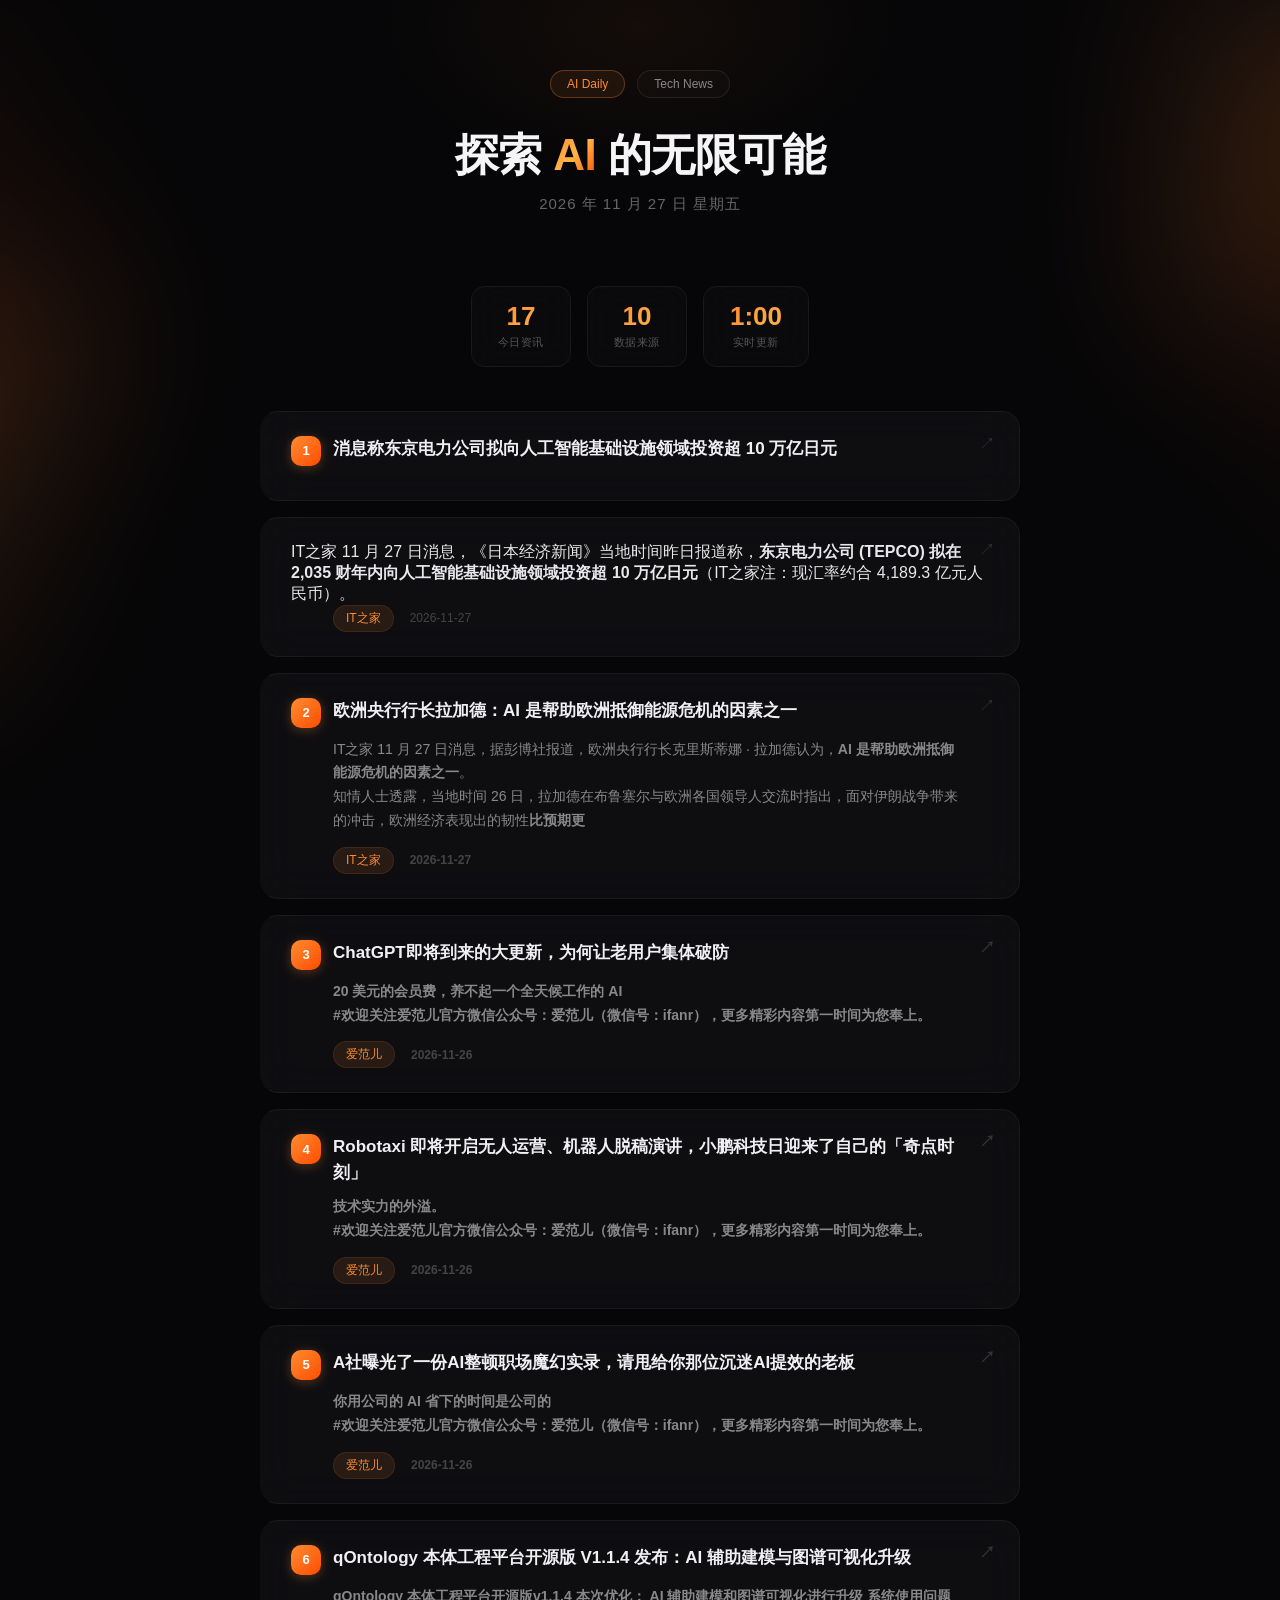
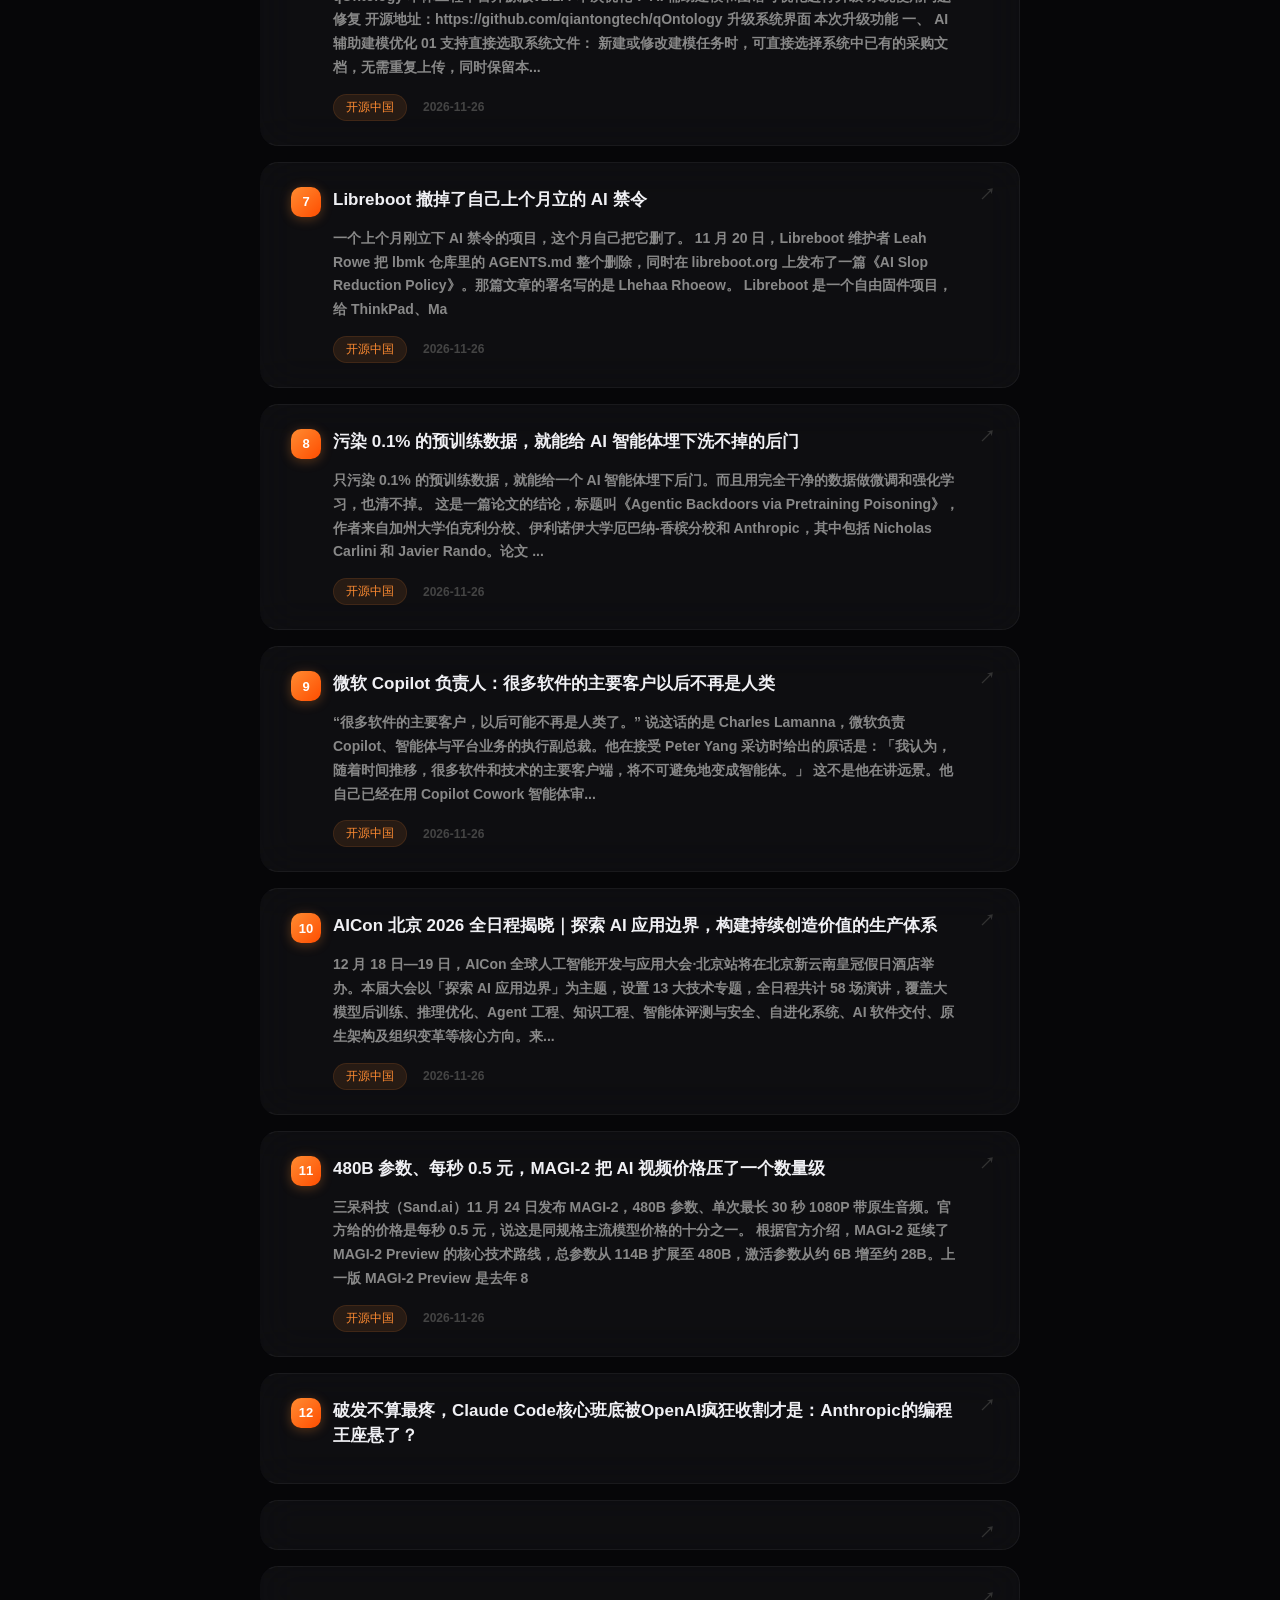
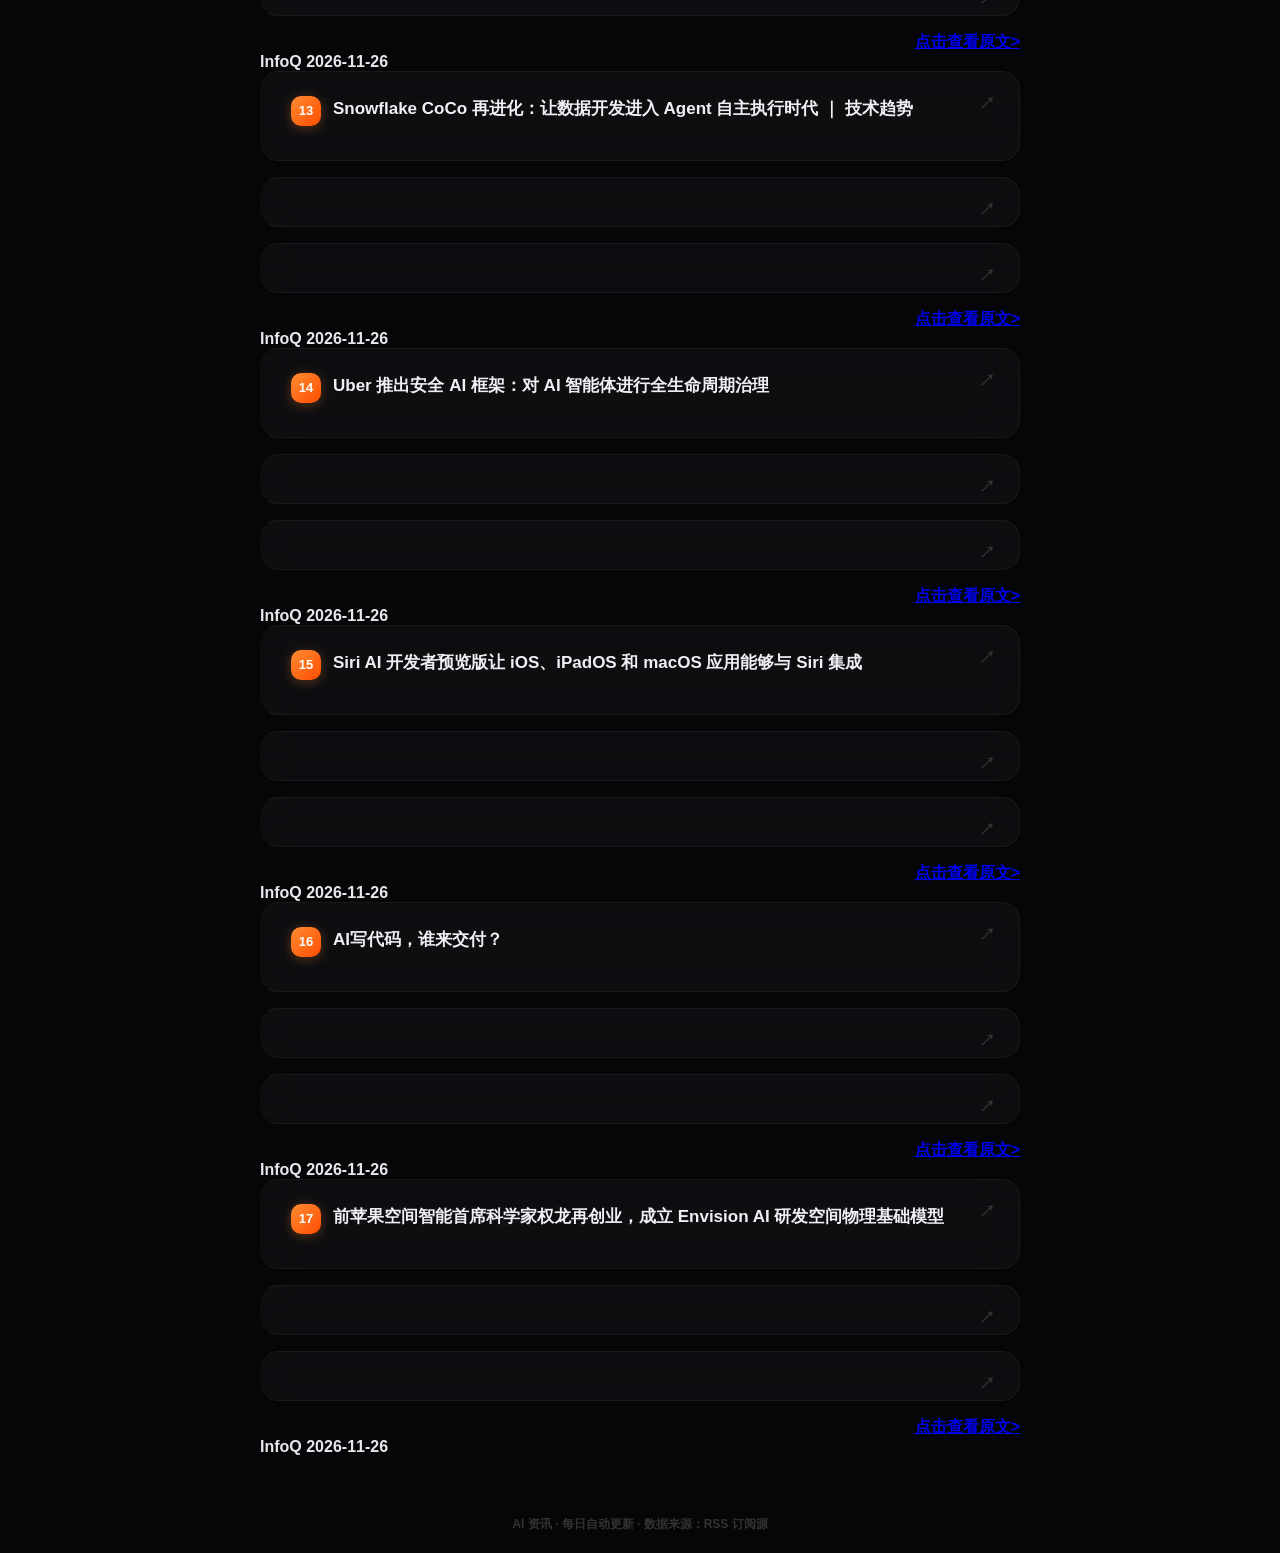
==== commit 2013e228: "auto: 每日新闻刷新 2026-11-27" ====
--- a/News_Project/index.html
+++ b/News_Project/index.html
@@ -334,51 +334,51 @@
       <span class="pill">Tech News</span>
     </div>
     <h1>探索 <span class="highlight">AI</span> 的无限可能</h1>
-    <p class="date">2026 年 11 月 26 日  星期四</p>
+    <p class="date">2026 年 11 月 27 日  星期五</p>
   </div>
 
   <!-- 统计条 -->
   <div class="stats-bar">
-    <div class="stat-item"><div class="num">30</div><div class="label">今日资讯</div></div>
+    <div class="stat-item"><div class="num">17</div><div class="label">今日资讯</div></div>
     <div class="stat-item"><div class="num">10</div><div class="label">数据来源</div></div>
-    <div class="stat-item"><div class="num">16:00</div><div class="label">实时更新</div></div>
+    <div class="stat-item"><div class="num">1:00</div><div class="label">实时更新</div></div>
   </div>
 
   <!-- 资讯列表 -->
   <div class="news-list">
     
-    <a class="card" href="https://www.ithome.com/1/033/131.htm" target="_blank" rel="noopener noreferrer" title="点击查看详情">
+    <a class="card" href="https://www.ithome.com/1/033/170.htm" target="_blank" rel="noopener noreferrer" title="点击查看详情">
       <div class="card-header">
         <div class="index">1</div>
-        <div class="title">瑞士发生五起 AI 智能体网络攻击，电力供水通信系统遭入侵</div>
-      </div>
-      <div class="summary"><p data-vmark="4883">IT之家 11 月 26 日消息，据路透社报道，瑞士联邦网络安全局（BACS）周四通报，过去几天瑞士发生五起网络攻击，攻击者使用 AI 智能体针对企业以及关键基础设施运营方发起入侵。</p><p style="text-align: center;" data-vmark="7674"><img src="https://img.ithome.com/ne</div>
+        <div class="title">消息称东京电力公司拟向人工智能基础设施领域投资超 10 万亿日元</div>
+      </div>
+      <div class="summary"><p data-vmark="871f">IT之家 11 月 27 日消息，《日本经济新闻》当地时间昨日报道称，<strong>东京电力公司 (TEPCO) 拟在 2,035 财年内向人工智能基础设施领域投资超 10 万亿日元</strong><span class="exch-money-value">（IT之家注：现汇率约合 4,189.3 亿元人民币）</span>。</p><p data-</div>
       <div class="meta">
         <span class="source">IT之家</span>
-        <span class="time">2026-11-26</span>
-      </div>
-    </a>
-    
-    <a class="card" href="https://www.ithome.com/1/033/126.htm" target="_blank" rel="noopener noreferrer" title="点击查看详情">
+        <span class="time">2026-11-27</span>
+      </div>
+    </a>
+    
+    <a class="card" href="https://www.ithome.com/1/033/159.htm" target="_blank" rel="noopener noreferrer" title="点击查看详情">
       <div class="card-header">
         <div class="index">2</div>
-        <div class="title">因隐私问题，荷兰多个组织要求法院叫停 Meta 智能眼镜销售</div>
-      </div>
-      <div class="summary"><p data-vmark="8696">IT之家 11 月 26 日消息，据路透社报道，荷兰多家消费者与数字权益组织于周四向法院提出申请，要求叫停 Meta 旗下 AI 智能眼镜在荷兰的销售。原告方主张，这款眼镜允许佩戴者在他人不知情的情况下进行拍摄，违反了欧洲隐私法规。</p><p style="text-align: center;" data-vmark="489f"><img src="</div>
+        <div class="title">欧洲央行行长拉加德：AI 是帮助欧洲抵御能源危机的因素之一</div>
+      </div>
+      <div class="summary"><p data-vmark="0a3a">IT之家 11 月 27 日消息，据彭博社报道，欧洲央行行长克里斯蒂娜 · 拉加德认为，<strong>AI 是帮助欧洲抵御能源危机的因素之一</strong>。</p><p data-vmark="9919">知情人士透露，当地时间 26 日，拉加德在布鲁塞尔与欧洲各国领导人交流时指出，面对伊朗战争带来的冲击，欧洲经济表现出的韧性<strong>比预期更</div>
       <div class="meta">
         <span class="source">IT之家</span>
-        <span class="time">2026-11-26</span>
-      </div>
-    </a>
-    
-    <a class="card" href="https://www.ithome.com/1/033/125.htm" target="_blank" rel="noopener noreferrer" title="点击查看详情">
+        <span class="time">2026-11-27</span>
+      </div>
+    </a>
+    
+    <a class="card" href="https://www.ifanr.com/1695589?utm_source=rss&utm_medium=rss&utm_campaign" target="_blank" rel="noopener noreferrer" title="点击查看详情">
       <div class="card-header">
         <div class="index">3</div>
-        <div class="title">腾讯用 AI 挑战药物研发领域前沿难题：成果登 Nature，在减重降糖、肿瘤免疫方向完成验证</div>
-      </div>
-      <div class="summary"><p data-vmark="d30d">IT之家 11 月 26 日消息，腾讯今日宣布，11 月 25 日，腾讯生命科学实验室的一项 AI for Science 研究成果，正式以第一单位登上《Nature》主刊。</p><p data-vmark="896f">据介绍，<strong>腾讯用 AI 挑战了药物研发领域的一个前沿难题：高活性双靶点治疗性多肽的从头设计</strong>。通俗来说，</div>
-      <div class="meta">
-        <span class="source">IT之家</span>
+        <div class="title">ChatGPT即将到来的大更新，为何让老用户集体破防</div>
+      </div>
+      <div class="summary">20 美元的会员费，养不起一个全天候工作的 AI<p>#欢迎关注爱范儿官方微信公众号：爱范儿（微信号：ifanr），更多精彩内容第一时间为您奉上。</p></div>
+      <div class="meta">
+        <span class="source">爱范儿</span>
         <span class="time">2026-11-26</span>
       </div>
     </a>
@@ -548,164 +548,6 @@
       <div class="meta">
         <span class="source">InfoQ</span>
         <span class="time">2026-11-26</span>
-      </div>
-    </a>
-    
-    <a class="card" href="https://www.infoq.cn/minibook/h1BlHGoTKyeLgs0KmAhe?utm_source=rss&utm_medium=article" target="_blank" rel="noopener noreferrer" title="点击查看详情">
-      <div class="card-header">
-        <div class="index">18</div>
-        <div class="title">从语音基座到语音应用：讯飞语音大模型能力全解</div>
-      </div>
-      <div class="summary"><div align='right'><a href='https://www.infoq.cn/minibook/h1BlHGoTKyeLgs0KmAhe?utm_source=rss&utm_medium=article'>点击查看原文></a></div></div>
-      <div class="meta">
-        <span class="source">InfoQ</span>
-        <span class="time">2026-11-26</span>
-      </div>
-    </a>
-    
-    <a class="card" href="https://www.infoq.cn/article/xzQgJEw18ECxHGA7FFBx?utm_source=rss&utm_medium=article" target="_blank" rel="noopener noreferrer" title="点击查看详情">
-      <div class="card-header">
-        <div class="index">19</div>
-        <div class="title">清华大学教授李宁已确认出席 AICon北京，分享生成式人工智能驱动的组织变革与组织管理</div>
-      </div>
-      <div class="summary"><div align='right'><a href='https://www.infoq.cn/article/xzQgJEw18ECxHGA7FFBx?utm_source=rss&utm_medium=article'>点击查看原文></a></div></div>
-      <div class="meta">
-        <span class="source">InfoQ</span>
-        <span class="time">2026-11-26</span>
-      </div>
-    </a>
-    
-    <a class="card" href="https://sspai.com/post/116773" target="_blank" rel="noopener noreferrer" title="点击查看详情">
-      <div class="card-header">
-        <div class="index">20</div>
-        <div class="title">App+1｜Agora：开源、易用、好用，给 Android 用户的 LLM 聊天工具</div>
-      </div>
-      <div class="summary">如果你在通过 API 调用你喜欢的大模型，希望它们能像 Kimi 等商业 AI 客户端那样用着顺手，那 Agora 就是为你而来的。相信我，Agora 不会让你失望。<a href="https://sspai.com/post/116773" target="_blank">查看全文</a></div>
-      <div class="meta">
-        <span class="source">少数派</span>
-        <span class="time">2026-11-26</span>
-      </div>
-    </a>
-    
-    <a class="card" href="https://sspai.com/post/119563" target="_blank" rel="noopener noreferrer" title="点击查看详情">
-      <div class="card-header">
-        <div class="index">21</div>
-        <div class="title">论文作图不求人，用 ChatGPT 和 Keynote 免费搞定机理图</div>
-      </div>
-      <div class="summary">在 AI 工具玲琅满目的今天，用各种方法「写」出一篇论文已经不算难事。但有一个环节依然很让人头疼——论文里的机理图。<a href="https://sspai.com/post/119563" target="_blank">查看全文</a></div>
-      <div class="meta">
-        <span class="source">少数派</span>
-        <span class="time">2026-11-26</span>
-      </div>
-    </a>
-    
-    <a class="card" href="https://sspai.com/post/117510" target="_blank" rel="noopener noreferrer" title="点击查看详情">
-      <div class="card-header">
-        <div class="index">22</div>
-        <div class="title">我用AI做了一张两千年的中国历史地图</div>
-      </div>
-      <div class="summary">希望这张地图，能陪更多人走一遍故纸堆里的万里江山。<a href="https://sspai.com/post/117510" target="_blank">查看全文</a></div>
-      <div class="meta">
-        <span class="source">少数派</span>
-        <span class="time">2026-11-26</span>
-      </div>
-    </a>
-    
-    <a class="card" href="https://sspai.com/post/119560" target="_blank" rel="noopener noreferrer" title="点击查看详情">
-      <div class="card-header">
-        <div class="index">23</div>
-        <div class="title">派早报：蔚来举办 2026 创新科技日、Tidal 将拒绝 AI 音乐等</div>
-      </div>
-      <div class="summary">阿里千问 Go 开放免费代打电话服务、Sand.ai 发布视频生成模型 MAGI-2 等。<a href="https://sspai.com/post/119560" target="_blank">查看全文</a></div>
-      <div class="meta">
-        <span class="source">少数派</span>
-        <span class="time">2026-11-26</span>
-      </div>
-    </a>
-    
-    <a class="card" href="https://www.appinn.com/modern-web-guidance/" target="_blank" rel="noopener noreferrer" title="点击查看详情">
-      <div class="card-header">
-        <div class="index">24</div>
-        <div class="title">别让 AI 用过时的技术写网页，Chrome 官方推出 Skills：Modern Web Guidance</div>
-      </div>
-      <div class="summary">如何让 AI 写网页的时候，不使用过时的技术？ 不知道你有没有遇到过：AI 帮你写网页，用的却是几年前的技术。明明浏览器已经原生支持的功能，它还要引入一堆第三方依赖，不仅增加了代码量，还可能带来额外的内存占用、性能损耗，甚至安全隐患。 说实话，青小蛙表示不知道 AI 用了什么技术。 Google C </div>
-      <div class="meta">
-        <span class="source">小众软件</span>
-        <span class="time">2026-11-26</span>
-      </div>
-    </a>
-    
-    <a class="card" href="https://www.solidot.org/story?sid=85999" target="_blank" rel="noopener noreferrer" title="点击查看详情">
-      <div class="card-header">
-        <div class="index">25</div>
-        <div class="title">图库平台充斥着生成式 AI 图像</div>
-      </div>
-      <div class="summary">根据发表在《The Quarterly Journal of Economics》期刊上的一项研究，今天的大型图库平台充斥着生成式 AI 图像。研究针对了一个在 2022 年 12 月允许创作者销售 GenAI 生成图像的大型图库。该图库要求 GenAI 图像必须标记，允许特定市场禁止 GenAI。研究人员分析了这一政策产生的影响。结果发现：图像产量增长了 136%，活跃创作者数量增加了 47%；</div>
-      <div class="meta">
-        <span class="source">Solidot</span>
-        <span class="time">2026-11-26</span>
-      </div>
-    </a>
-    
-    <a class="card" href="https://www.solidot.org/story?sid=85994" target="_blank" rel="noopener noreferrer" title="点击查看详情">
-      <div class="card-header">
-        <div class="index">26</div>
-        <div class="title">纽约时报警告摄影师不要升级到内置 AI 功能的 Photoshop</div>
-      </div>
-      <div class="summary">《纽约时报》要求自由摄影师不要升级到内置 AI 功能的最新版本 Adob​​e Photoshop，理由是 AI 可能会以用户难以察觉的方式改变照片。《时报》摄影部门负责人 Meaghan Looram 和 Josh Haner 在邮件里指出，结果就是根据照片的元数据照片可能会被标记为 AI 生成。Adobe 过去几年在 Photoshop 等应用中集成了越来越多的 AI 功能，11 月释出的最新</div>
-      <div class="meta">
-        <span class="source">Solidot</span>
-        <span class="time">2026-11-26</span>
-      </div>
-    </a>
-    
-    <a class="card" href="https://www.ifanr.com/1695482?utm_source=rss&utm_medium=rss&utm_campaign" target="_blank" rel="noopener noreferrer" title="点击查看详情">
-      <div class="card-header">
-        <div class="index">27</div>
-        <div class="title">蔚来发布 NOMI 4.0！0.6 秒极速响应，正式迈入「智能体」时代</div>
-      </div>
-      <div class="summary">当汽车成为物理 AI 的核心载体，一家车企该如何用 AI 重塑自己？<p>#欢迎关注爱范儿官方微信公众号：爱范儿（微信号：ifanr），更多精彩内容第一时间为您奉上。</p></div>
-      <div class="meta">
-        <span class="source">爱范儿</span>
-        <span class="time">2026-11-25</span>
-      </div>
-    </a>
-    
-    <a class="card" href="https://www.ifanr.com/1691445?utm_source=rss&utm_medium=rss&utm_campaign" target="_blank" rel="noopener noreferrer" title="点击查看详情">
-      <div class="card-header">
-        <div class="index">28</div>
-        <div class="title">Seedance 2.5 级别，价格只要 1/10，我们实测了计划开源的 MAGI-2</div>
-      </div>
-      <div class="summary">AI 视频「烧钱」终结者<p>#欢迎关注爱范儿官方微信公众号：爱范儿（微信号：ifanr），更多精彩内容第一时间为您奉上。</p></div>
-      <div class="meta">
-        <span class="source">爱范儿</span>
-        <span class="time">2026-11-25</span>
-      </div>
-    </a>
-    
-    <a class="card" href="https://www.ifanr.com/1691400?utm_source=rss&utm_medium=rss&utm_campaign" target="_blank" rel="noopener noreferrer" title="点击查看详情">
-      <div class="card-header">
-        <div class="index">29</div>
-        <div class="title">早报｜黄仁勋复职后首开全员大会致歉/豆包推出AI个人助理「小豆」/华为鸿蒙终端突破1亿台</div>
-      </div>
-      <div class="summary">· 华为发布 Mate X8、Mate 90 Air 和小折叠电脑 MateBook Fold S
-· 神舟二十四号任务将开展一年期在轨驻留试验
-· PlayStation 公布《GTA 6》首发数据，四天吸引逾 3900 万玩家<p>#欢迎关注爱范儿官方微信公众号：爱范儿（微信号：ifanr），更多精彩内容第一时间为您奉上。</p></div>
-      <div class="meta">
-        <span class="source">爱范儿</span>
-        <span class="time">2026-11-25</span>
-      </div>
-    </a>
-    
-    <a class="card" href="https://www.oschina.net/news/503810/libreoffice-restricts-llm-use-development" target="_blank" rel="noopener noreferrer" title="点击查看详情">
-      <div class="card-header">
-        <div class="index">30</div>
-        <div class="title">LibreOffice 收紧 AI 辅助代码贡献政策</div>
-      </div>
-      <div class="summary">11 月 24 日，文档基金会（The Document Foundation，TDF）针对 AI 辅助代码贡献发布了更严格的规则。核心有几条： 贡献者在使用大语言模型之前，必须先获得批准； 提交代码时必须披露用了什么 AI 工具、是怎么审查的； 对借助 LLM 完成的补丁，贡献者要能用自己的语言解释其中每一行被改代码的原理和作用。 还有一条容易...</div>
-      <div class="meta">
-        <span class="source">开源中国</span>
-        <span class="time">2026-11-25</span>
       </div>
     </a>
     
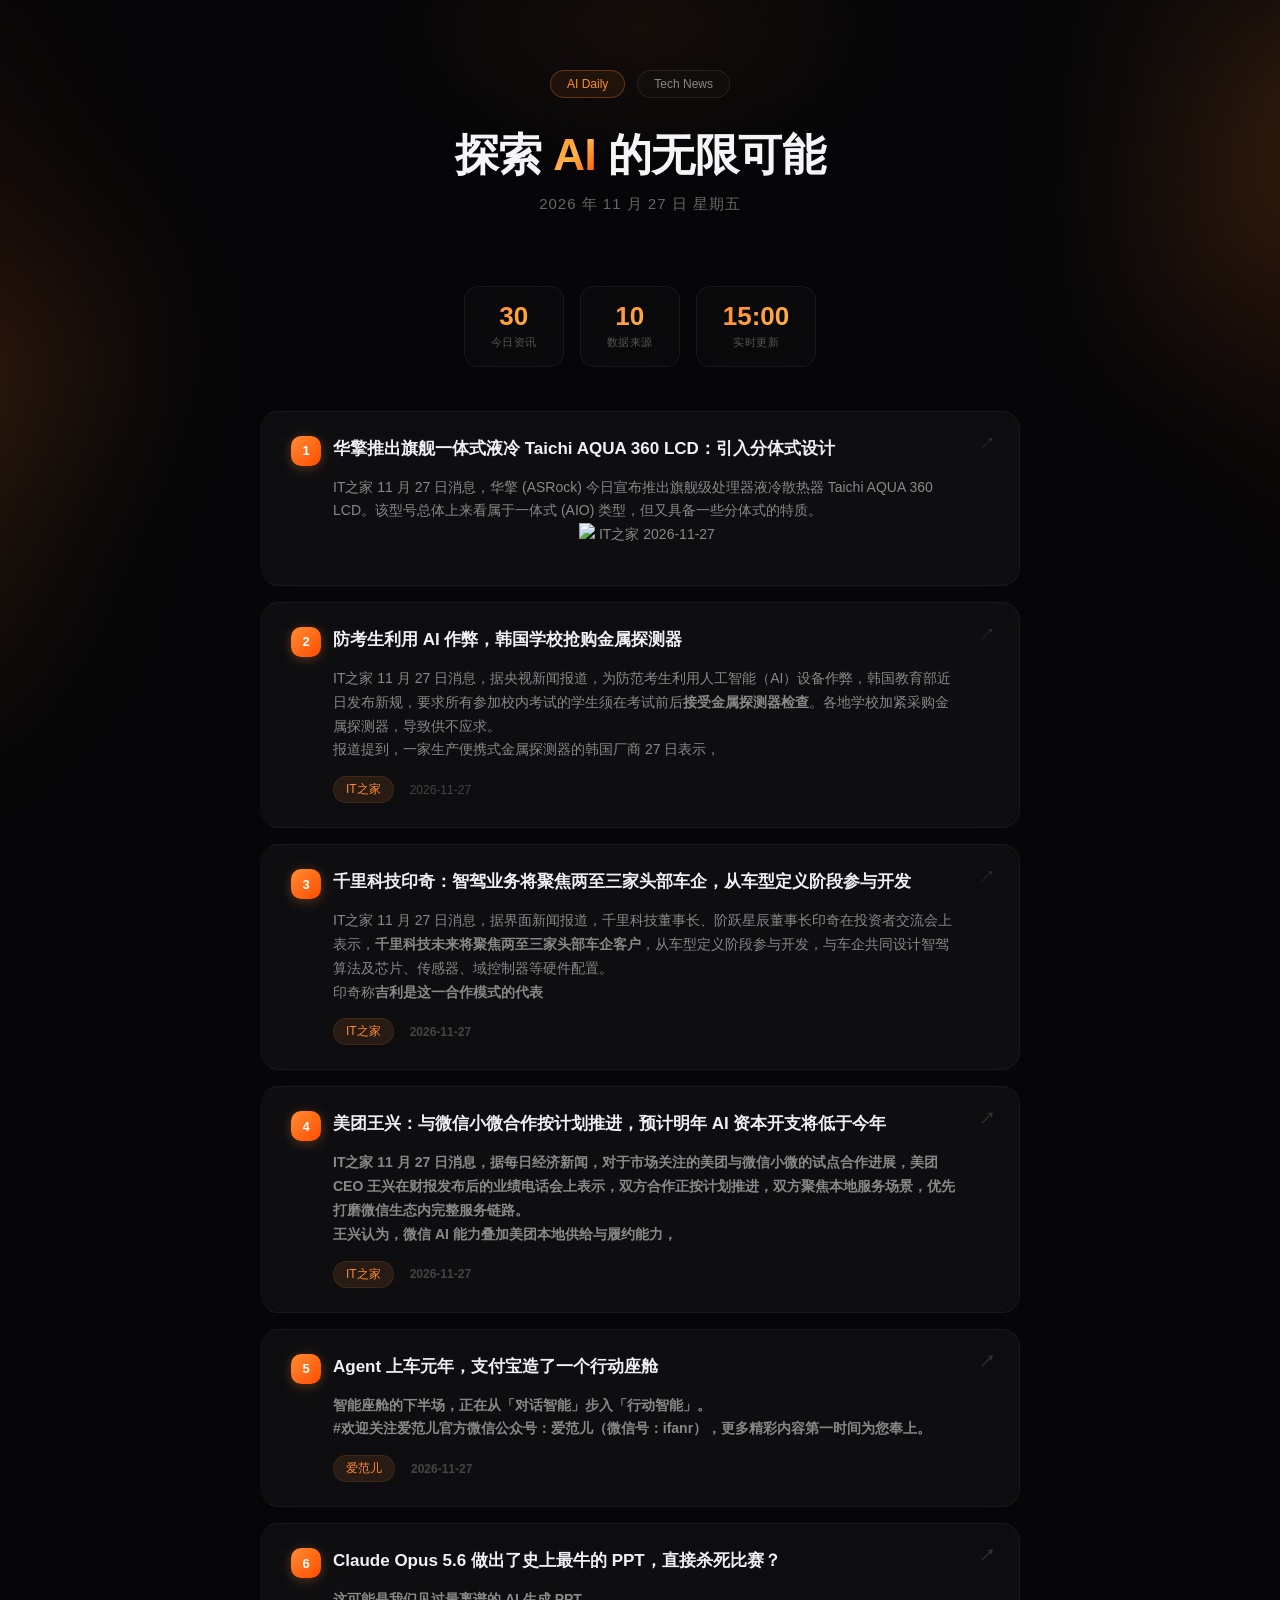
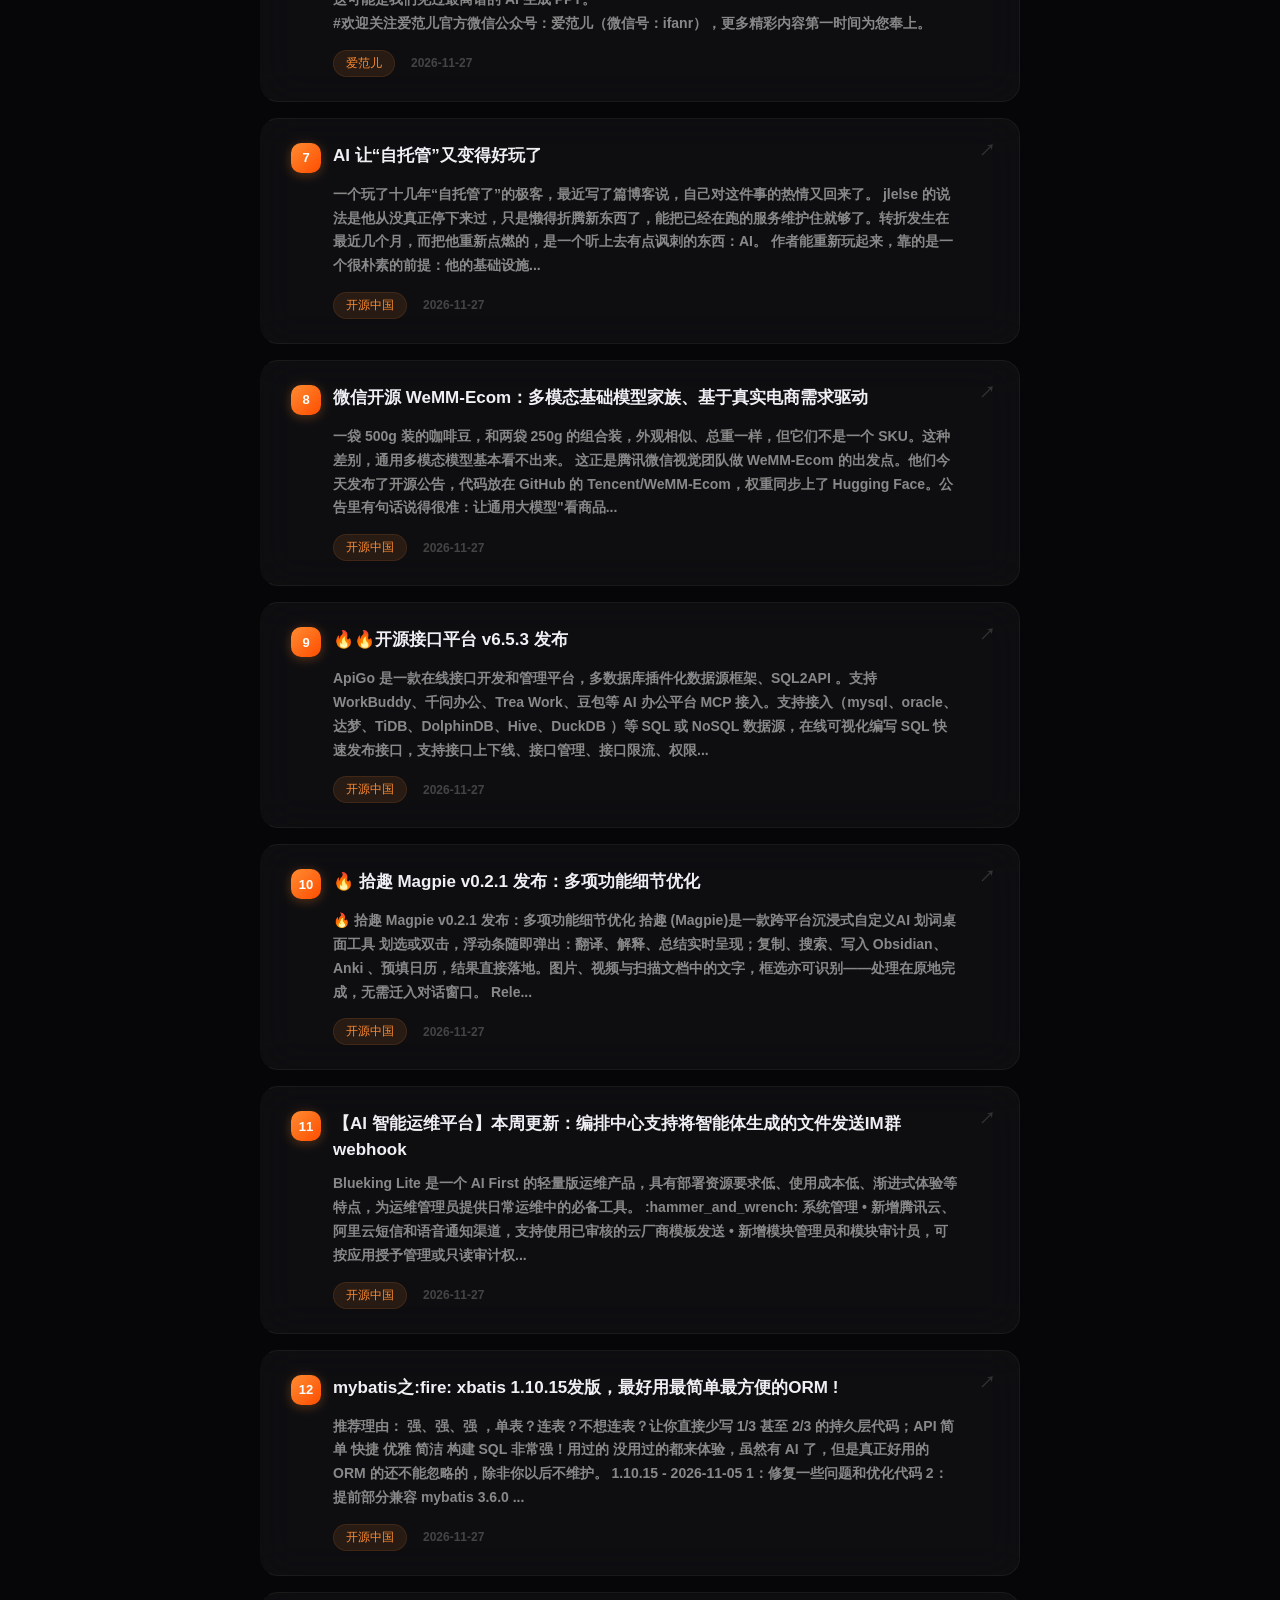
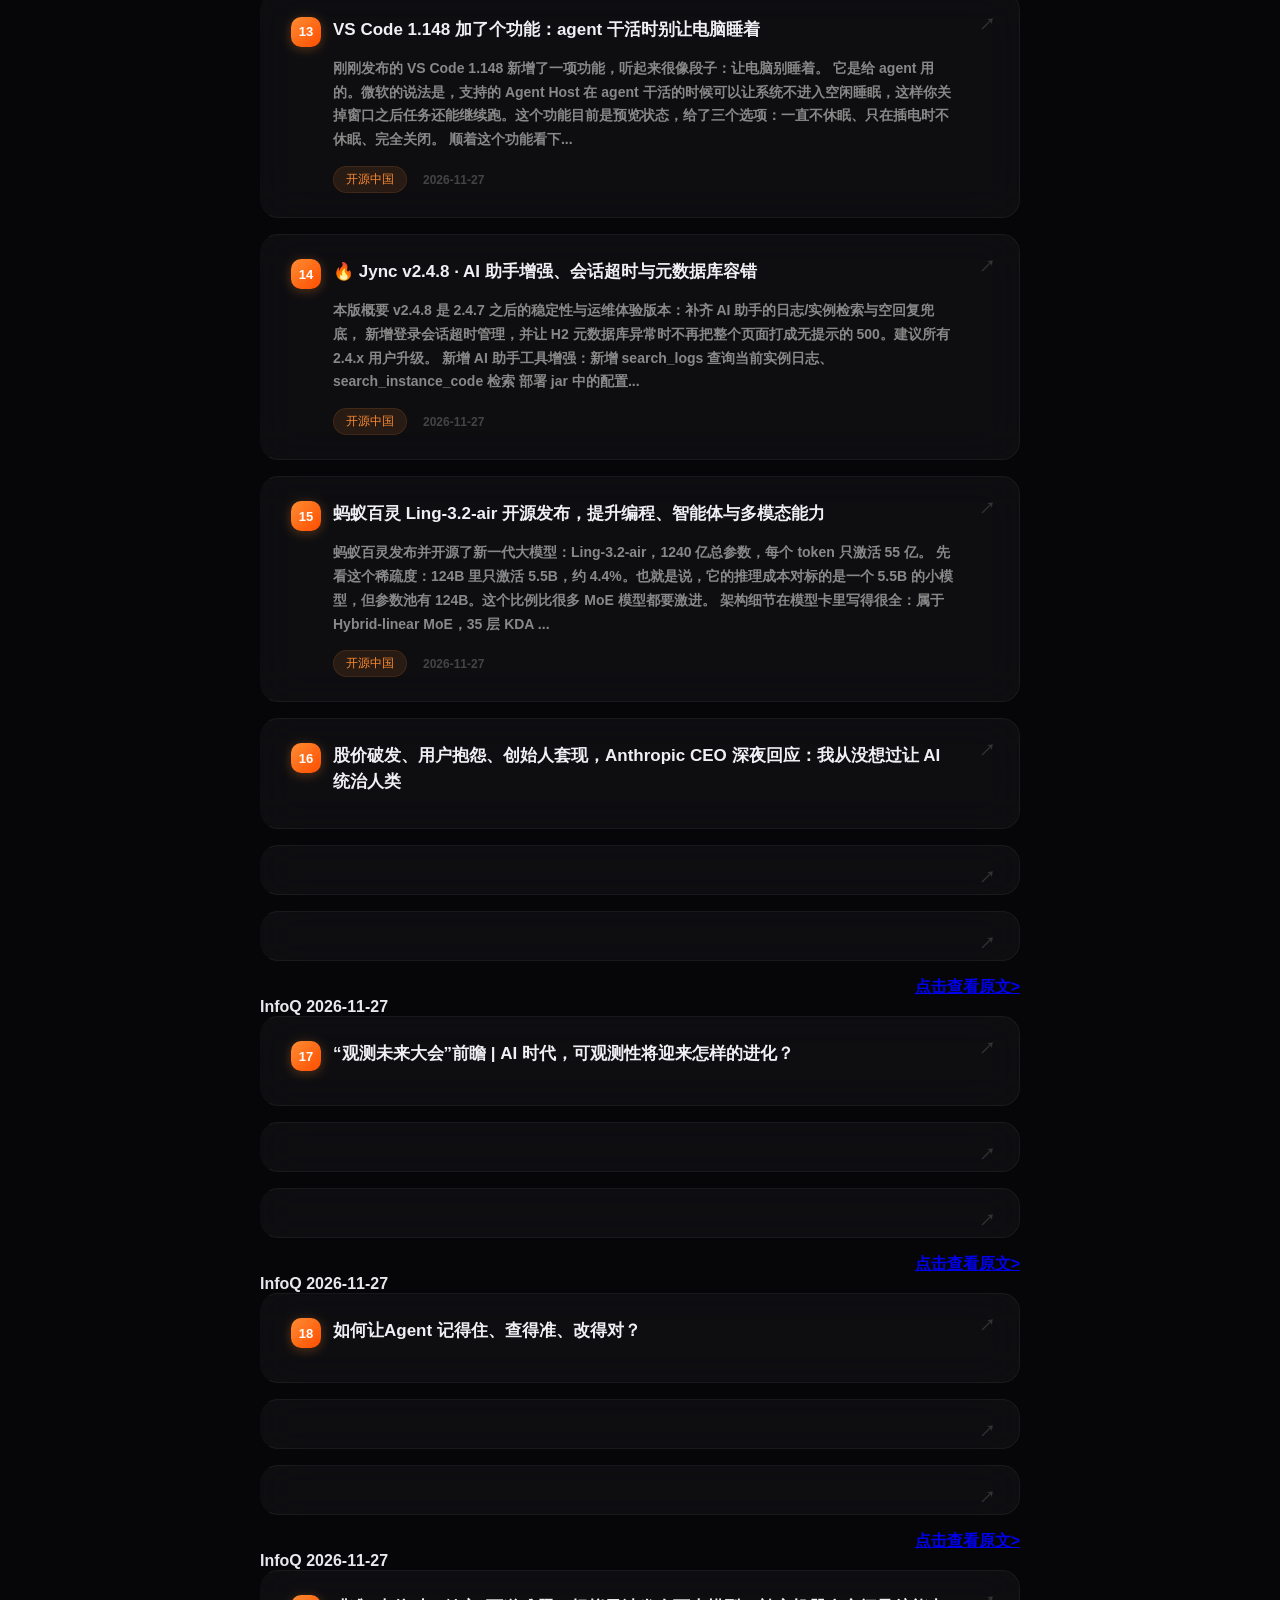
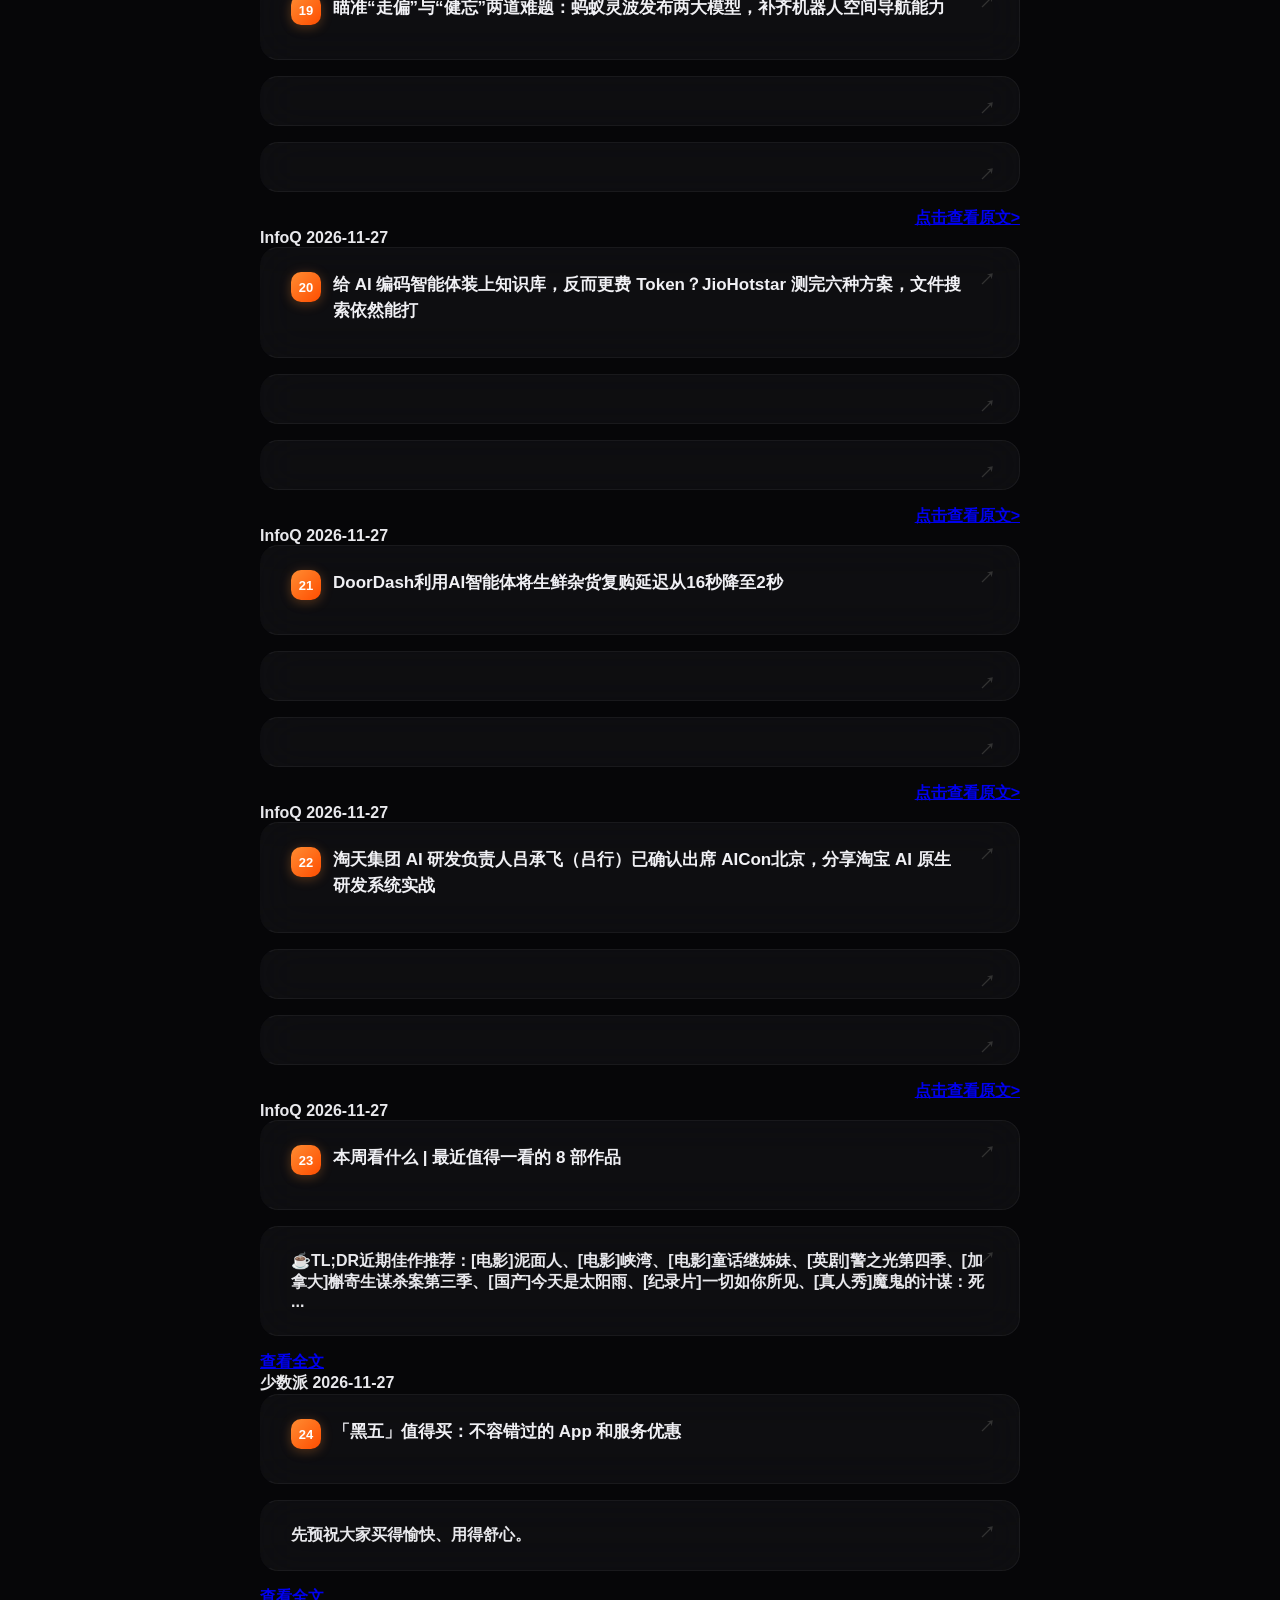
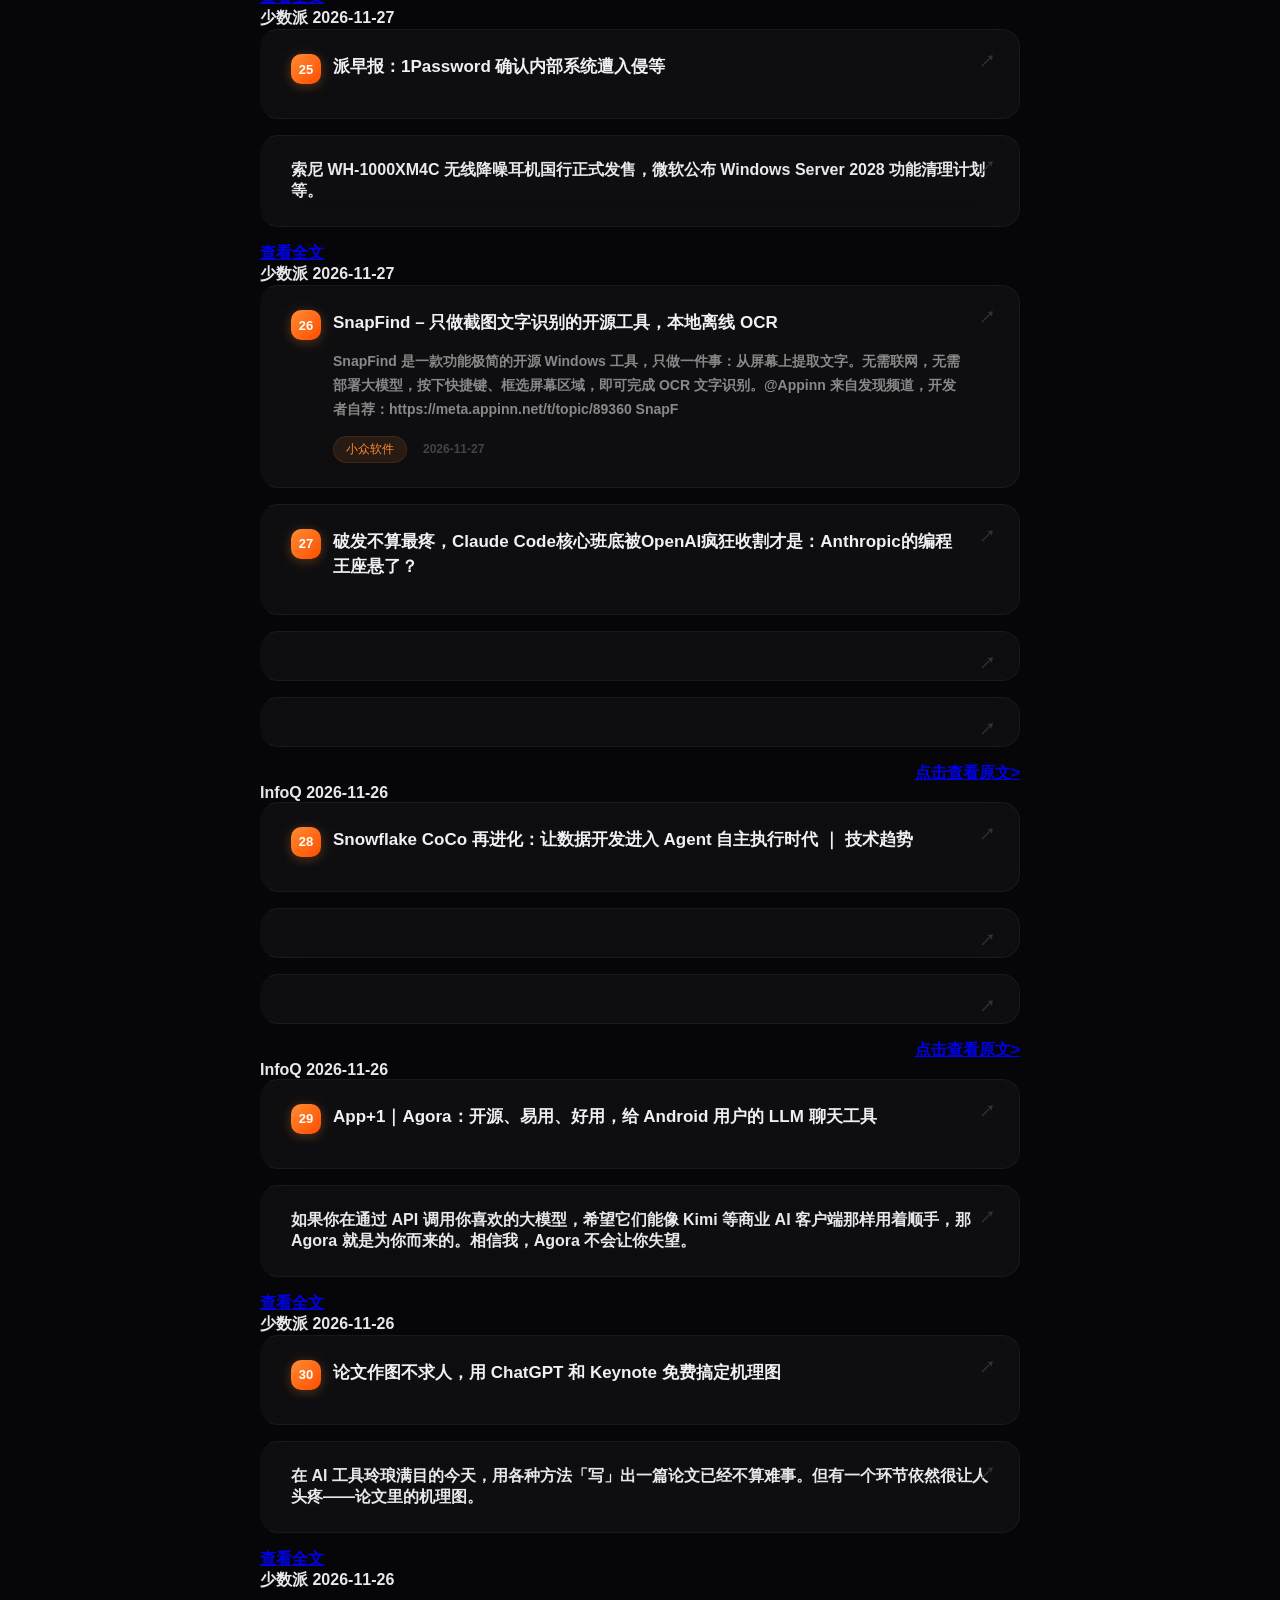
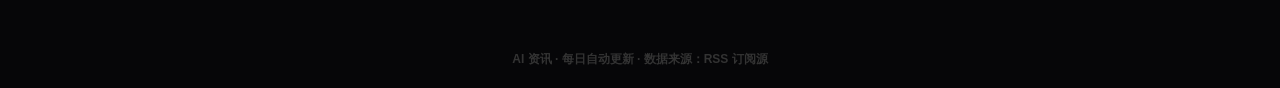
==== commit b3bc53a5: "auto: 每日新闻刷新 2026-11-27" ====
--- a/News_Project/index.html
+++ b/News_Project/index.html
@@ -339,214 +339,370 @@
 
   <!-- 统计条 -->
   <div class="stats-bar">
-    <div class="stat-item"><div class="num">17</div><div class="label">今日资讯</div></div>
+    <div class="stat-item"><div class="num">30</div><div class="label">今日资讯</div></div>
     <div class="stat-item"><div class="num">10</div><div class="label">数据来源</div></div>
-    <div class="stat-item"><div class="num">1:00</div><div class="label">实时更新</div></div>
+    <div class="stat-item"><div class="num">15:00</div><div class="label">实时更新</div></div>
   </div>
 
   <!-- 资讯列表 -->
   <div class="news-list">
     
-    <a class="card" href="https://www.ithome.com/1/033/170.htm" target="_blank" rel="noopener noreferrer" title="点击查看详情">
+    <a class="card" href="https://www.ithome.com/1/033/769.htm" target="_blank" rel="noopener noreferrer" title="点击查看详情">
       <div class="card-header">
         <div class="index">1</div>
-        <div class="title">消息称东京电力公司拟向人工智能基础设施领域投资超 10 万亿日元</div>
-      </div>
-      <div class="summary"><p data-vmark="871f">IT之家 11 月 27 日消息，《日本经济新闻》当地时间昨日报道称，<strong>东京电力公司 (TEPCO) 拟在 2,035 财年内向人工智能基础设施领域投资超 10 万亿日元</strong><span class="exch-money-value">（IT之家注：现汇率约合 4,189.3 亿元人民币）</span>。</p><p data-</div>
+        <div class="title">华擎推出旗舰一体式液冷 Taichi AQUA 360 LCD：引入分体式设计</div>
+      </div>
+      <div class="summary"><p data-vmark="ccda">IT之家 11 月 27 日消息，华擎 (ASRock) 今日宣布推出旗舰级处理器液冷散热器 Taichi AQUA 360 LCD。该型号总体上来看属于一体式 (AIO) 类型，但又具备一些分体式的特质。</p><p data-vmark="4948" style="text-align: center;"><img src="https://img.i</div>
       <div class="meta">
         <span class="source">IT之家</span>
         <span class="time">2026-11-27</span>
       </div>
     </a>
     
-    <a class="card" href="https://www.ithome.com/1/033/159.htm" target="_blank" rel="noopener noreferrer" title="点击查看详情">
+    <a class="card" href="https://www.ithome.com/1/033/763.htm" target="_blank" rel="noopener noreferrer" title="点击查看详情">
       <div class="card-header">
         <div class="index">2</div>
-        <div class="title">欧洲央行行长拉加德：AI 是帮助欧洲抵御能源危机的因素之一</div>
-      </div>
-      <div class="summary"><p data-vmark="0a3a">IT之家 11 月 27 日消息，据彭博社报道，欧洲央行行长克里斯蒂娜 · 拉加德认为，<strong>AI 是帮助欧洲抵御能源危机的因素之一</strong>。</p><p data-vmark="9919">知情人士透露，当地时间 26 日，拉加德在布鲁塞尔与欧洲各国领导人交流时指出，面对伊朗战争带来的冲击，欧洲经济表现出的韧性<strong>比预期更</div>
+        <div class="title">防考生利用 AI 作弊，韩国学校抢购金属探测器</div>
+      </div>
+      <div class="summary"><p data-vmark="5e9f">IT之家 11 月 27 日消息，据央视新闻报道，为防范考生利用人工智能（AI）设备作弊，韩国教育部近日发布新规，要求所有参加校内考试的学生须在考试前后<strong>接受金属探测器检查</strong>。各地学校加紧采购金属探测器，导致供不应求。</p><p data-vmark="9da8">报道提到，一家生产便携式金属探测器的韩国厂商 27 日表示，</div>
       <div class="meta">
         <span class="source">IT之家</span>
         <span class="time">2026-11-27</span>
       </div>
     </a>
     
-    <a class="card" href="https://www.ifanr.com/1695589?utm_source=rss&utm_medium=rss&utm_campaign" target="_blank" rel="noopener noreferrer" title="点击查看详情">
+    <a class="card" href="https://www.ithome.com/1/033/753.htm" target="_blank" rel="noopener noreferrer" title="点击查看详情">
       <div class="card-header">
         <div class="index">3</div>
-        <div class="title">ChatGPT即将到来的大更新，为何让老用户集体破防</div>
-      </div>
-      <div class="summary">20 美元的会员费，养不起一个全天候工作的 AI<p>#欢迎关注爱范儿官方微信公众号：爱范儿（微信号：ifanr），更多精彩内容第一时间为您奉上。</p></div>
+        <div class="title">千里科技印奇：智驾业务将聚焦两至三家头部车企，从车型定义阶段参与开发</div>
+      </div>
+      <div class="summary"><p data-vmark="abb9">IT之家 11 月 27 日消息，据界面新闻报道，千里科技董事长、阶跃星辰董事长印奇在投资者交流会上表示，<strong>千里科技未来将聚焦两至三家头部车企客户</strong>，从车型定义阶段参与开发，与车企共同设计智驾算法及芯片、传感器、域控制器等硬件配置。</p><p data-vmark="57d2">印奇称<strong>吉利是这一合作模式的代表</div>
+      <div class="meta">
+        <span class="source">IT之家</span>
+        <span class="time">2026-11-27</span>
+      </div>
+    </a>
+    
+    <a class="card" href="https://www.ithome.com/1/033/748.htm" target="_blank" rel="noopener noreferrer" title="点击查看详情">
+      <div class="card-header">
+        <div class="index">4</div>
+        <div class="title">美团王兴：与微信小微合作按计划推进，预计明年 AI 资本开支将低于今年</div>
+      </div>
+      <div class="summary"><p data-vmark="323d">IT之家 11 月 27 日消息，据每日经济新闻，对于市场关注的美团与微信小微的试点合作进展，美团 CEO 王兴在财报发布后的业绩电话会上表示，<strong>双方合作正按计划推进</strong>，双方聚焦本地服务场景，优先打磨微信生态内完整服务链路。</p><p data-vmark="d5bc">王兴认为，微信 AI 能力叠加美团本地供给与履约能力，</div>
+      <div class="meta">
+        <span class="source">IT之家</span>
+        <span class="time">2026-11-27</span>
+      </div>
+    </a>
+    
+    <a class="card" href="https://www.ifanr.com/1695888?utm_source=rss&utm_medium=rss&utm_campaign" target="_blank" rel="noopener noreferrer" title="点击查看详情">
+      <div class="card-header">
+        <div class="index">5</div>
+        <div class="title">Agent 上车元年，支付宝造了一个行动座舱</div>
+      </div>
+      <div class="summary">智能座舱的下半场，正在从「对话智能」步入「行动智能」。<p>#欢迎关注爱范儿官方微信公众号：爱范儿（微信号：ifanr），更多精彩内容第一时间为您奉上。</p></div>
       <div class="meta">
         <span class="source">爱范儿</span>
+        <span class="time">2026-11-27</span>
+      </div>
+    </a>
+    
+    <a class="card" href="https://www.ifanr.com/1695831?utm_source=rss&utm_medium=rss&utm_campaign" target="_blank" rel="noopener noreferrer" title="点击查看详情">
+      <div class="card-header">
+        <div class="index">6</div>
+        <div class="title">Claude Opus 5.6 做出了史上最牛的 PPT，直接杀死比赛？</div>
+      </div>
+      <div class="summary">这可能是我们见过最离谱的 AI 生成 PPT。<p>#欢迎关注爱范儿官方微信公众号：爱范儿（微信号：ifanr），更多精彩内容第一时间为您奉上。</p></div>
+      <div class="meta">
+        <span class="source">爱范儿</span>
+        <span class="time">2026-11-27</span>
+      </div>
+    </a>
+    
+    <a class="card" href="https://www.oschina.net/news/503872/ai-made-self-hosting-fun-again" target="_blank" rel="noopener noreferrer" title="点击查看详情">
+      <div class="card-header">
+        <div class="index">7</div>
+        <div class="title">AI 让“自托管”又变得好玩了</div>
+      </div>
+      <div class="summary">一个玩了十几年“自托管了”的极客，最近写了篇博客说，自己对这件事的热情又回来了。 jlelse 的说法是他从没真正停下来过，只是懒得折腾新东西了，能把已经在跑的服务维护住就够了。转折发生在最近几个月，而把他重新点燃的，是一个听上去有点讽刺的东西：AI。 作者能重新玩起来，靠的是一个很朴素的前提：他的基础设施...</div>
+      <div class="meta">
+        <span class="source">开源中国</span>
+        <span class="time">2026-11-27</span>
+      </div>
+    </a>
+    
+    <a class="card" href="https://www.oschina.net/news/503871" target="_blank" rel="noopener noreferrer" title="点击查看详情">
+      <div class="card-header">
+        <div class="index">8</div>
+        <div class="title">微信开源 WeMM-Ecom：多模态基础模型家族、基于真实电商需求驱动</div>
+      </div>
+      <div class="summary">一袋 500g 装的咖啡豆，和两袋 250g 的组合装，外观相似、总重一样，但它们不是一个 SKU。这种差别，通用多模态模型基本看不出来。 这正是腾讯微信视觉团队做 WeMM-Ecom 的出发点。他们今天发布了开源公告，代码放在 GitHub 的 Tencent/WeMM-Ecom，权重同步上了 Hugging Face。公告里有句话说得很准：让通用大模型&quot;看商品...</div>
+      <div class="meta">
+        <span class="source">开源中国</span>
+        <span class="time">2026-11-27</span>
+      </div>
+    </a>
+    
+    <a class="card" href="https://www.oschina.net/news/503870" target="_blank" rel="noopener noreferrer" title="点击查看详情">
+      <div class="card-header">
+        <div class="index">9</div>
+        <div class="title">🔥🔥开源接口平台 v6.5.3 发布</div>
+      </div>
+      <div class="summary">ApiGo 是一款在线接口开发和管理平台，多数据库插件化数据源框架、SQL2API 。支持 WorkBuddy、千问办公、Trea Work、豆包等 AI 办公平台 MCP 接入。支持接入（mysql、oracle、达梦、TiDB、DolphinDB、Hive、DuckDB ）等 SQL 或 NoSQL 数据源，在线可视化编写 SQL 快速发布接口，支持接口上下线、接口管理、接口限流、权限...</div>
+      <div class="meta">
+        <span class="source">开源中国</span>
+        <span class="time">2026-11-27</span>
+      </div>
+    </a>
+    
+    <a class="card" href="https://www.oschina.net/news/503869" target="_blank" rel="noopener noreferrer" title="点击查看详情">
+      <div class="card-header">
+        <div class="index">10</div>
+        <div class="title">🔥 拾趣 Magpie v0.2.1 发布：多项功能细节优化</div>
+      </div>
+      <div class="summary">🔥 拾趣 Magpie v0.2.1 发布：多项功能细节优化 拾趣 (Magpie)是一款跨平台沉浸式自定义AI 划词桌面工具 划选或双击，浮动条随即弹出：翻译、解释、总结实时呈现；复制、搜索、写入 Obsidian、Anki 、预填日历，结果直接落地。图片、视频与扫描文档中的文字，框选亦可识别——处理在原地完成，无需迁入对话窗口。 Rele...</div>
+      <div class="meta">
+        <span class="source">开源中国</span>
+        <span class="time">2026-11-27</span>
+      </div>
+    </a>
+    
+    <a class="card" href="https://www.oschina.net/news/503868" target="_blank" rel="noopener noreferrer" title="点击查看详情">
+      <div class="card-header">
+        <div class="index">11</div>
+        <div class="title">【AI 智能运维平台】本周更新：编排中心支持将智能体生成的文件发送IM群webhook</div>
+      </div>
+      <div class="summary">Blueking Lite 是一个 AI First 的轻量版运维产品，具有部署资源要求低、使用成本低、渐进式体验等特点，为运维管理员提供日常运维中的必备工具。 :hammer_and_wrench: 系统管理 • 新增腾讯云、阿里云短信和语音通知渠道，支持使用已审核的云厂商模板发送 • 新增模块管理员和模块审计员，可按应用授予管理或只读审计权...</div>
+      <div class="meta">
+        <span class="source">开源中国</span>
+        <span class="time">2026-11-27</span>
+      </div>
+    </a>
+    
+    <a class="card" href="https://www.oschina.net/news/503866" target="_blank" rel="noopener noreferrer" title="点击查看详情">
+      <div class="card-header">
+        <div class="index">12</div>
+        <div class="title">mybatis之:fire: xbatis 1.10.15发版，最好用最简单最方便的ORM !</div>
+      </div>
+      <div class="summary">推荐理由： 强、强、强 ，单表？连表？不想连表？让你直接少写 1/3 甚至 2/3 的持久层代码；API 简单 快捷 优雅 简洁 构建 SQL 非常强！用过的 没用过的都来体验，虽然有 AI 了，但是真正好用的 ORM 的还不能忽略的，除非你以后不维护。 1.10.15 - 2026-11-05 1：修复一些问题和优化代码 2：提前部分兼容 mybatis 3.6.0 ...</div>
+      <div class="meta">
+        <span class="source">开源中国</span>
+        <span class="time">2026-11-27</span>
+      </div>
+    </a>
+    
+    <a class="card" href="https://www.oschina.net/news/503865/visual-studio-code-v1-148" target="_blank" rel="noopener noreferrer" title="点击查看详情">
+      <div class="card-header">
+        <div class="index">13</div>
+        <div class="title">VS Code 1.148 加了个功能：agent 干活时别让电脑睡着</div>
+      </div>
+      <div class="summary">刚刚发布的 VS Code 1.148 新增了一项功能，听起来很像段子：让电脑别睡着。 它是给 agent 用的。微软的说法是，支持的 Agent Host 在 agent 干活的时候可以让系统不进入空闲睡眠，这样你关掉窗口之后任务还能继续跑。这个功能目前是预览状态，给了三个选项：一直不休眠、只在插电时不休眠、完全关闭。 顺着这个功能看下...</div>
+      <div class="meta">
+        <span class="source">开源中国</span>
+        <span class="time">2026-11-27</span>
+      </div>
+    </a>
+    
+    <a class="card" href="https://www.oschina.net/news/503853" target="_blank" rel="noopener noreferrer" title="点击查看详情">
+      <div class="card-header">
+        <div class="index">14</div>
+        <div class="title">🔥 Jync v2.4.8 · AI 助手增强、会话超时与元数据库容错</div>
+      </div>
+      <div class="summary">本版概要 v2.4.8 是 2.4.7 之后的稳定性与运维体验版本：补齐 AI 助手的日志/实例检索与空回复兜底， 新增登录会话超时管理，并让 H2 元数据库异常时不再把整个页面打成无提示的 500。建议所有 2.4.x 用户升级。 新增 AI 助手工具增强：新增 search_logs 查询当前实例日志、search_instance_code 检索 部署 jar 中的配置...</div>
+      <div class="meta">
+        <span class="source">开源中国</span>
+        <span class="time">2026-11-27</span>
+      </div>
+    </a>
+    
+    <a class="card" href="https://www.oschina.net/news/503847" target="_blank" rel="noopener noreferrer" title="点击查看详情">
+      <div class="card-header">
+        <div class="index">15</div>
+        <div class="title">蚂蚁百灵 Ling-3.2-air 开源发布，提升编程、智能体与多模态能力</div>
+      </div>
+      <div class="summary">蚂蚁百灵发布并开源了新一代大模型：Ling-3.2-air，1240 亿总参数，每个 token 只激活 55 亿。 先看这个稀疏度：124B 里只激活 5.5B，约 4.4%。也就是说，它的推理成本对标的是一个 5.5B 的小模型，但参数池有 124B。这个比例比很多 MoE 模型都要激进。 架构细节在模型卡里写得很全：属于 Hybrid-linear MoE，35 层 KDA ...</div>
+      <div class="meta">
+        <span class="source">开源中国</span>
+        <span class="time">2026-11-27</span>
+      </div>
+    </a>
+    
+    <a class="card" href="https://www.infoq.cn/article/FDR8k5bNu9eWklHh9NmI?utm_source=rss&utm_medium=article" target="_blank" rel="noopener noreferrer" title="点击查看详情">
+      <div class="card-header">
+        <div class="index">16</div>
+        <div class="title">股价破发、用户抱怨、创始人套现，Anthropic CEO 深夜回应：我从没想过让 AI 统治人类</div>
+      </div>
+      <div class="summary"><div align='right'><a href='https://www.infoq.cn/article/FDR8k5bNu9eWklHh9NmI?utm_source=rss&utm_medium=article'>点击查看原文></a></div></div>
+      <div class="meta">
+        <span class="source">InfoQ</span>
+        <span class="time">2026-11-27</span>
+      </div>
+    </a>
+    
+    <a class="card" href="https://www.infoq.cn/article/deKZOTSuqBy0T3VYMpTE?utm_source=rss&utm_medium=article" target="_blank" rel="noopener noreferrer" title="点击查看详情">
+      <div class="card-header">
+        <div class="index">17</div>
+        <div class="title">“观测未来大会”前瞻 | AI 时代，可观测性将迎来怎样的进化？</div>
+      </div>
+      <div class="summary"><div align='right'><a href='https://www.infoq.cn/article/deKZOTSuqBy0T3VYMpTE?utm_source=rss&utm_medium=article'>点击查看原文></a></div></div>
+      <div class="meta">
+        <span class="source">InfoQ</span>
+        <span class="time">2026-11-27</span>
+      </div>
+    </a>
+    
+    <a class="card" href="https://www.infoq.cn/article/DUG6LEgK9Vi4sGy6QYTW?utm_source=rss&utm_medium=article" target="_blank" rel="noopener noreferrer" title="点击查看详情">
+      <div class="card-header">
+        <div class="index">18</div>
+        <div class="title">如何让Agent 记得住、查得准、改得对？</div>
+      </div>
+      <div class="summary"><div align='right'><a href='https://www.infoq.cn/article/DUG6LEgK9Vi4sGy6QYTW?utm_source=rss&utm_medium=article'>点击查看原文></a></div></div>
+      <div class="meta">
+        <span class="source">InfoQ</span>
+        <span class="time">2026-11-27</span>
+      </div>
+    </a>
+    
+    <a class="card" href="https://www.infoq.cn/article/zRubhYcrBMTrOvzjlPQN?utm_source=rss&utm_medium=article" target="_blank" rel="noopener noreferrer" title="点击查看详情">
+      <div class="card-header">
+        <div class="index">19</div>
+        <div class="title">瞄准“走偏”与“健忘”两道难题：蚂蚁灵波发布两大模型，补齐机器人空间导航能力</div>
+      </div>
+      <div class="summary"><div align='right'><a href='https://www.infoq.cn/article/zRubhYcrBMTrOvzjlPQN?utm_source=rss&utm_medium=article'>点击查看原文></a></div></div>
+      <div class="meta">
+        <span class="source">InfoQ</span>
+        <span class="time">2026-11-27</span>
+      </div>
+    </a>
+    
+    <a class="card" href="https://www.infoq.cn/article/Ql4GGMIEqA3bI2W2lh7h?utm_source=rss&utm_medium=article" target="_blank" rel="noopener noreferrer" title="点击查看详情">
+      <div class="card-header">
+        <div class="index">20</div>
+        <div class="title">给 AI 编码智能体装上知识库，反而更费 Token？JioHotstar 测完六种方案，文件搜索依然能打</div>
+      </div>
+      <div class="summary"><div align='right'><a href='https://www.infoq.cn/article/Ql4GGMIEqA3bI2W2lh7h?utm_source=rss&utm_medium=article'>点击查看原文></a></div></div>
+      <div class="meta">
+        <span class="source">InfoQ</span>
+        <span class="time">2026-11-27</span>
+      </div>
+    </a>
+    
+    <a class="card" href="https://www.infoq.cn/article/2uDBVKjk3kJXRb6CqQfu?utm_source=rss&utm_medium=article" target="_blank" rel="noopener noreferrer" title="点击查看详情">
+      <div class="card-header">
+        <div class="index">21</div>
+        <div class="title">DoorDash利用AI智能体将生鲜杂货复购延迟从16秒降至2秒</div>
+      </div>
+      <div class="summary"><div align='right'><a href='https://www.infoq.cn/article/2uDBVKjk3kJXRb6CqQfu?utm_source=rss&utm_medium=article'>点击查看原文></a></div></div>
+      <div class="meta">
+        <span class="source">InfoQ</span>
+        <span class="time">2026-11-27</span>
+      </div>
+    </a>
+    
+    <a class="card" href="https://www.infoq.cn/article/Y6xTPR1bRWqmNNakCtXm?utm_source=rss&utm_medium=article" target="_blank" rel="noopener noreferrer" title="点击查看详情">
+      <div class="card-header">
+        <div class="index">22</div>
+        <div class="title">淘天集团 AI 研发负责人吕承飞（吕行）已确认出席 AICon北京，分享淘宝 AI 原生研发系统实战</div>
+      </div>
+      <div class="summary"><div align='right'><a href='https://www.infoq.cn/article/Y6xTPR1bRWqmNNakCtXm?utm_source=rss&utm_medium=article'>点击查看原文></a></div></div>
+      <div class="meta">
+        <span class="source">InfoQ</span>
+        <span class="time">2026-11-27</span>
+      </div>
+    </a>
+    
+    <a class="card" href="https://sspai.com/post/119658" target="_blank" rel="noopener noreferrer" title="点击查看详情">
+      <div class="card-header">
+        <div class="index">23</div>
+        <div class="title">本周看什么 | 最近值得一看的 8 部作品</div>
+      </div>
+      <div class="summary">☕️TL;DR近期佳作推荐：[电影]泥面人、[电影]峡湾、[电影]童话继姊妹、[英剧]警之光第四季、[加拿大]槲寄生谋杀案第三季、[国产]今天是太阳雨、[纪录片]一切如你所见、[真人秀]魔鬼的计谋：死 ...<a href="https://sspai.com/post/119658" target="_blank">查看全文</a></div>
+      <div class="meta">
+        <span class="source">少数派</span>
+        <span class="time">2026-11-27</span>
+      </div>
+    </a>
+    
+    <a class="card" href="https://sspai.com/post/119601" target="_blank" rel="noopener noreferrer" title="点击查看详情">
+      <div class="card-header">
+        <div class="index">24</div>
+        <div class="title">「黑五」值得买：不容错过的 App 和服务优惠</div>
+      </div>
+      <div class="summary">先预祝大家买得愉快、用得舒心。<a href="https://sspai.com/post/119601" target="_blank">查看全文</a></div>
+      <div class="meta">
+        <span class="source">少数派</span>
+        <span class="time">2026-11-27</span>
+      </div>
+    </a>
+    
+    <a class="card" href="https://sspai.com/post/119632" target="_blank" rel="noopener noreferrer" title="点击查看详情">
+      <div class="card-header">
+        <div class="index">25</div>
+        <div class="title">派早报：1Password 确认内部系统遭入侵等</div>
+      </div>
+      <div class="summary">索尼 WH-1000XM4C 无线降噪耳机国行正式发售，微软公布 Windows Server 2028 功能清理计划等。<a href="https://sspai.com/post/119632" target="_blank">查看全文</a></div>
+      <div class="meta">
+        <span class="source">少数派</span>
+        <span class="time">2026-11-27</span>
+      </div>
+    </a>
+    
+    <a class="card" href="https://www.appinn.com/snapfind/" target="_blank" rel="noopener noreferrer" title="点击查看详情">
+      <div class="card-header">
+        <div class="index">26</div>
+        <div class="title">SnapFind – 只做截图文字识别的开源工具，本地离线 OCR</div>
+      </div>
+      <div class="summary">SnapFind 是一款功能极简的开源 Windows 工具，只做一件事：从屏幕上提取文字。无需联网，无需部署大模型，按下快捷键、框选屏幕区域，即可完成 OCR 文字识别。@Appinn 来自发现频道，开发者自荐：https://meta.appinn.net/t/topic/89360 SnapF </div>
+      <div class="meta">
+        <span class="source">小众软件</span>
+        <span class="time">2026-11-27</span>
+      </div>
+    </a>
+    
+    <a class="card" href="https://www.infoq.cn/article/z9IwzAY8hP15oDa2VKi6?utm_source=rss&utm_medium=article" target="_blank" rel="noopener noreferrer" title="点击查看详情">
+      <div class="card-header">
+        <div class="index">27</div>
+        <div class="title">破发不算最疼，Claude Code核心班底被OpenAI疯狂收割才是：Anthropic的编程王座悬了？</div>
+      </div>
+      <div class="summary"><div align='right'><a href='https://www.infoq.cn/article/z9IwzAY8hP15oDa2VKi6?utm_source=rss&utm_medium=article'>点击查看原文></a></div></div>
+      <div class="meta">
+        <span class="source">InfoQ</span>
         <span class="time">2026-11-26</span>
       </div>
     </a>
     
-    <a class="card" href="https://www.ifanr.com/1695212?utm_source=rss&utm_medium=rss&utm_campaign" target="_blank" rel="noopener noreferrer" title="点击查看详情">
-      <div class="card-header">
-        <div class="index">4</div>
-        <div class="title">Robotaxi 即将开启无人运营、机器人脱稿演讲，小鹏科技日迎来了自己的「奇点时刻」</div>
-      </div>
-      <div class="summary">技术实力的外溢。<p>#欢迎关注爱范儿官方微信公众号：爱范儿（微信号：ifanr），更多精彩内容第一时间为您奉上。</p></div>
-      <div class="meta">
-        <span class="source">爱范儿</span>
+    <a class="card" href="https://www.infoq.cn/article/vfmBDlfQRRfHq4Jyi5b6?utm_source=rss&utm_medium=article" target="_blank" rel="noopener noreferrer" title="点击查看详情">
+      <div class="card-header">
+        <div class="index">28</div>
+        <div class="title">Snowflake CoCo 再进化：让数据开发进入 Agent 自主执行时代 ｜ 技术趋势</div>
+      </div>
+      <div class="summary"><div align='right'><a href='https://www.infoq.cn/article/vfmBDlfQRRfHq4Jyi5b6?utm_source=rss&utm_medium=article'>点击查看原文></a></div></div>
+      <div class="meta">
+        <span class="source">InfoQ</span>
         <span class="time">2026-11-26</span>
       </div>
     </a>
     
-    <a class="card" href="https://www.ifanr.com/1691748?utm_source=rss&utm_medium=rss&utm_campaign" target="_blank" rel="noopener noreferrer" title="点击查看详情">
-      <div class="card-header">
-        <div class="index">5</div>
-        <div class="title">A社曝光了一份AI整顿职场魔幻实录，请甩给你那位沉迷AI提效的老板</div>
-      </div>
-      <div class="summary">你用公司的 AI 省下的时间是公司的<p>#欢迎关注爱范儿官方微信公众号：爱范儿（微信号：ifanr），更多精彩内容第一时间为您奉上。</p></div>
-      <div class="meta">
-        <span class="source">爱范儿</span>
+    <a class="card" href="https://sspai.com/post/116773" target="_blank" rel="noopener noreferrer" title="点击查看详情">
+      <div class="card-header">
+        <div class="index">29</div>
+        <div class="title">App+1｜Agora：开源、易用、好用，给 Android 用户的 LLM 聊天工具</div>
+      </div>
+      <div class="summary">如果你在通过 API 调用你喜欢的大模型，希望它们能像 Kimi 等商业 AI 客户端那样用着顺手，那 Agora 就是为你而来的。相信我，Agora 不会让你失望。<a href="https://sspai.com/post/116773" target="_blank">查看全文</a></div>
+      <div class="meta">
+        <span class="source">少数派</span>
         <span class="time">2026-11-26</span>
       </div>
     </a>
     
-    <a class="card" href="https://www.oschina.net/news/503836" target="_blank" rel="noopener noreferrer" title="点击查看详情">
-      <div class="card-header">
-        <div class="index">6</div>
-        <div class="title">qOntology 本体工程平台开源版 V1.1.4 发布：AI 辅助建模与图谱可视化升级</div>
-      </div>
-      <div class="summary">qOntology 本体工程平台开源版v1.1.4 本次优化： AI 辅助建模和图谱可视化进行升级 系统使用问题修复 开源地址：https://github.com/qiantongtech/qOntology 升级系统界面 本次升级功能 一、 AI 辅助建模优化 01 支持直接选取系统文件： 新建或修改建模任务时，可直接选择系统中已有的采购文档，无需重复上传，同时保留本...</div>
-      <div class="meta">
-        <span class="source">开源中国</span>
-        <span class="time">2026-11-26</span>
-      </div>
-    </a>
-    
-    <a class="card" href="https://www.oschina.net/news/503832/libreboot-drops-anti-ai-policy-slop-reduction" target="_blank" rel="noopener noreferrer" title="点击查看详情">
-      <div class="card-header">
-        <div class="index">7</div>
-        <div class="title">Libreboot 撤掉了自己上个月立的 AI 禁令</div>
-      </div>
-      <div class="summary">一个上个月刚立下 AI 禁令的项目，这个月自己把它删了。 11 月 20 日，Libreboot 维护者 Leah Rowe 把 lbmk 仓库里的 AGENTS.md 整个删除，同时在 libreboot.org 上发布了一篇《AI Slop Reduction Policy》。那篇文章的署名写的是 Lhehaa Rhoeow。 Libreboot 是一个自由固件项目，给 ThinkPad、Ma</div>
-      <div class="meta">
-        <span class="source">开源中国</span>
-        <span class="time">2026-11-26</span>
-      </div>
-    </a>
-    
-    <a class="card" href="https://www.oschina.net/news/503823" target="_blank" rel="noopener noreferrer" title="点击查看详情">
-      <div class="card-header">
-        <div class="index">8</div>
-        <div class="title">污染 0.1% 的预训练数据，就能给 AI 智能体埋下洗不掉的后门</div>
-      </div>
-      <div class="summary">只污染 0.1% 的预训练数据，就能给一个 AI 智能体埋下后门。而且用完全干净的数据做微调和强化学习，也清不掉。 这是一篇论文的结论，标题叫《Agentic Backdoors via Pretraining Poisoning》，作者来自加州大学伯克利分校、伊利诺伊大学厄巴纳-香槟分校和 Anthropic，其中包括 Nicholas Carlini 和 Javier Rando。论文 ...</div>
-      <div class="meta">
-        <span class="source">开源中国</span>
-        <span class="time">2026-11-26</span>
-      </div>
-    </a>
-    
-    <a class="card" href="https://www.oschina.net/news/503822/agents-are-very-harsh-customers" target="_blank" rel="noopener noreferrer" title="点击查看详情">
-      <div class="card-header">
-        <div class="index">9</div>
-        <div class="title">微软 Copilot 负责人：很多软件的主要客户以后不再是人类</div>
-      </div>
-      <div class="summary">“很多软件的主要客户，以后可能不再是人类了。” 说这话的是 Charles Lamanna，微软负责 Copilot、智能体与平台业务的执行副总裁。他在接受 Peter Yang 采访时给出的原话是：「我认为，随着时间推移，很多软件和技术的主要客户端，将不可避免地变成智能体。」 这不是他在讲远景。他自己已经在用 Copilot Cowork 智能体审...</div>
-      <div class="meta">
-        <span class="source">开源中国</span>
-        <span class="time">2026-11-26</span>
-      </div>
-    </a>
-    
-    <a class="card" href="https://www.oschina.net/event/8598428" target="_blank" rel="noopener noreferrer" title="点击查看详情">
-      <div class="card-header">
-        <div class="index">10</div>
-        <div class="title">AICon 北京 2026 全日程揭晓｜探索 AI 应用边界，构建持续创造价值的生产体系</div>
-      </div>
-      <div class="summary">12 月 18 日—19 日，AICon 全球人工智能开发与应用大会·北京站将在北京新云南皇冠假日酒店举办。本届大会以「探索 AI 应用边界」为主题，设置 13 大技术专题，全日程共计 58 场演讲，覆盖大模型后训练、推理优化、Agent 工程、知识工程、智能体评测与安全、自进化系统、AI 软件交付、原生架构及组织变革等核心方向。来...</div>
-      <div class="meta">
-        <span class="source">开源中国</span>
-        <span class="time">2026-11-26</span>
-      </div>
-    </a>
-    
-    <a class="card" href="https://www.oschina.net/news/503820/sand-ai-magi-2" target="_blank" rel="noopener noreferrer" title="点击查看详情">
-      <div class="card-header">
-        <div class="index">11</div>
-        <div class="title">480B 参数、每秒 0.5 元，MAGI-2 把 AI 视频价格压了一个数量级</div>
-      </div>
-      <div class="summary">三呆科技（Sand.ai）11 月 24 日发布 MAGI-2，480B 参数、单次最长 30 秒 1080P 带原生音频。官方给的价格是每秒 0.5 元，说这是同规格主流模型价格的十分之一。 根据官方介绍，MAGI-2 延续了 MAGI-2 Preview 的核心技术路线，总参数从 114B 扩展至 480B，激活参数从约 6B 增至约 28B。上一版 MAGI-2 Preview 是去年 8 </div>
-      <div class="meta">
-        <span class="source">开源中国</span>
-        <span class="time">2026-11-26</span>
-      </div>
-    </a>
-    
-    <a class="card" href="https://www.infoq.cn/article/z9IwzAY8hP15oDa2VKi6?utm_source=rss&utm_medium=article" target="_blank" rel="noopener noreferrer" title="点击查看详情">
-      <div class="card-header">
-        <div class="index">12</div>
-        <div class="title">破发不算最疼，Claude Code核心班底被OpenAI疯狂收割才是：Anthropic的编程王座悬了？</div>
-      </div>
-      <div class="summary"><div align='right'><a href='https://www.infoq.cn/article/z9IwzAY8hP15oDa2VKi6?utm_source=rss&utm_medium=article'>点击查看原文></a></div></div>
-      <div class="meta">
-        <span class="source">InfoQ</span>
-        <span class="time">2026-11-26</span>
-      </div>
-    </a>
-    
-    <a class="card" href="https://www.infoq.cn/article/vfmBDlfQRRfHq4Jyi5b6?utm_source=rss&utm_medium=article" target="_blank" rel="noopener noreferrer" title="点击查看详情">
-      <div class="card-header">
-        <div class="index">13</div>
-        <div class="title">Snowflake CoCo 再进化：让数据开发进入 Agent 自主执行时代 ｜ 技术趋势</div>
-      </div>
-      <div class="summary"><div align='right'><a href='https://www.infoq.cn/article/vfmBDlfQRRfHq4Jyi5b6?utm_source=rss&utm_medium=article'>点击查看原文></a></div></div>
-      <div class="meta">
-        <span class="source">InfoQ</span>
-        <span class="time">2026-11-26</span>
-      </div>
-    </a>
-    
-    <a class="card" href="https://www.infoq.cn/article/xA3g2i0VtTZIOVePMedY?utm_source=rss&utm_medium=article" target="_blank" rel="noopener noreferrer" title="点击查看详情">
-      <div class="card-header">
-        <div class="index">14</div>
-        <div class="title">Uber 推出安全 AI 框架：对 AI 智能体进行全生命周期治理</div>
-      </div>
-      <div class="summary"><div align='right'><a href='https://www.infoq.cn/article/xA3g2i0VtTZIOVePMedY?utm_source=rss&utm_medium=article'>点击查看原文></a></div></div>
-      <div class="meta">
-        <span class="source">InfoQ</span>
-        <span class="time">2026-11-26</span>
-      </div>
-    </a>
-    
-    <a class="card" href="https://www.infoq.cn/article/j1aQzS6OrB9aDlChCwiQ?utm_source=rss&utm_medium=article" target="_blank" rel="noopener noreferrer" title="点击查看详情">
-      <div class="card-header">
-        <div class="index">15</div>
-        <div class="title">Siri AI 开发者预览版让 iOS、iPadOS 和 macOS 应用能够与 Siri 集成</div>
-      </div>
-      <div class="summary"><div align='right'><a href='https://www.infoq.cn/article/j1aQzS6OrB9aDlChCwiQ?utm_source=rss&utm_medium=article'>点击查看原文></a></div></div>
-      <div class="meta">
-        <span class="source">InfoQ</span>
-        <span class="time">2026-11-26</span>
-      </div>
-    </a>
-    
-    <a class="card" href="https://www.infoq.cn/video/zrq9NZI5eJVetI8kA5kW?utm_source=rss&utm_medium=article" target="_blank" rel="noopener noreferrer" title="点击查看详情">
-      <div class="card-header">
-        <div class="index">16</div>
-        <div class="title">AI写代码，谁来交付？</div>
-      </div>
-      <div class="summary"><div align='right'><a href='https://www.infoq.cn/video/zrq9NZI5eJVetI8kA5kW?utm_source=rss&utm_medium=article'>点击查看原文></a></div></div>
-      <div class="meta">
-        <span class="source">InfoQ</span>
-        <span class="time">2026-11-26</span>
-      </div>
-    </a>
-    
-    <a class="card" href="https://www.infoq.cn/article/3rQ4aRqts2zywSBmeJvb?utm_source=rss&utm_medium=article" target="_blank" rel="noopener noreferrer" title="点击查看详情">
-      <div class="card-header">
-        <div class="index">17</div>
-        <div class="title">前苹果空间智能首席科学家权龙再创业，成立 Envision AI 研发空间物理基础模型</div>
-      </div>
-      <div class="summary"><div align='right'><a href='https://www.infoq.cn/article/3rQ4aRqts2zywSBmeJvb?utm_source=rss&utm_medium=article'>点击查看原文></a></div></div>
-      <div class="meta">
-        <span class="source">InfoQ</span>
+    <a class="card" href="https://sspai.com/post/119563" target="_blank" rel="noopener noreferrer" title="点击查看详情">
+      <div class="card-header">
+        <div class="index">30</div>
+        <div class="title">论文作图不求人，用 ChatGPT 和 Keynote 免费搞定机理图</div>
+      </div>
+      <div class="summary">在 AI 工具玲琅满目的今天，用各种方法「写」出一篇论文已经不算难事。但有一个环节依然很让人头疼——论文里的机理图。<a href="https://sspai.com/post/119563" target="_blank">查看全文</a></div>
+      <div class="meta">
+        <span class="source">少数派</span>
         <span class="time">2026-11-26</span>
       </div>
     </a>
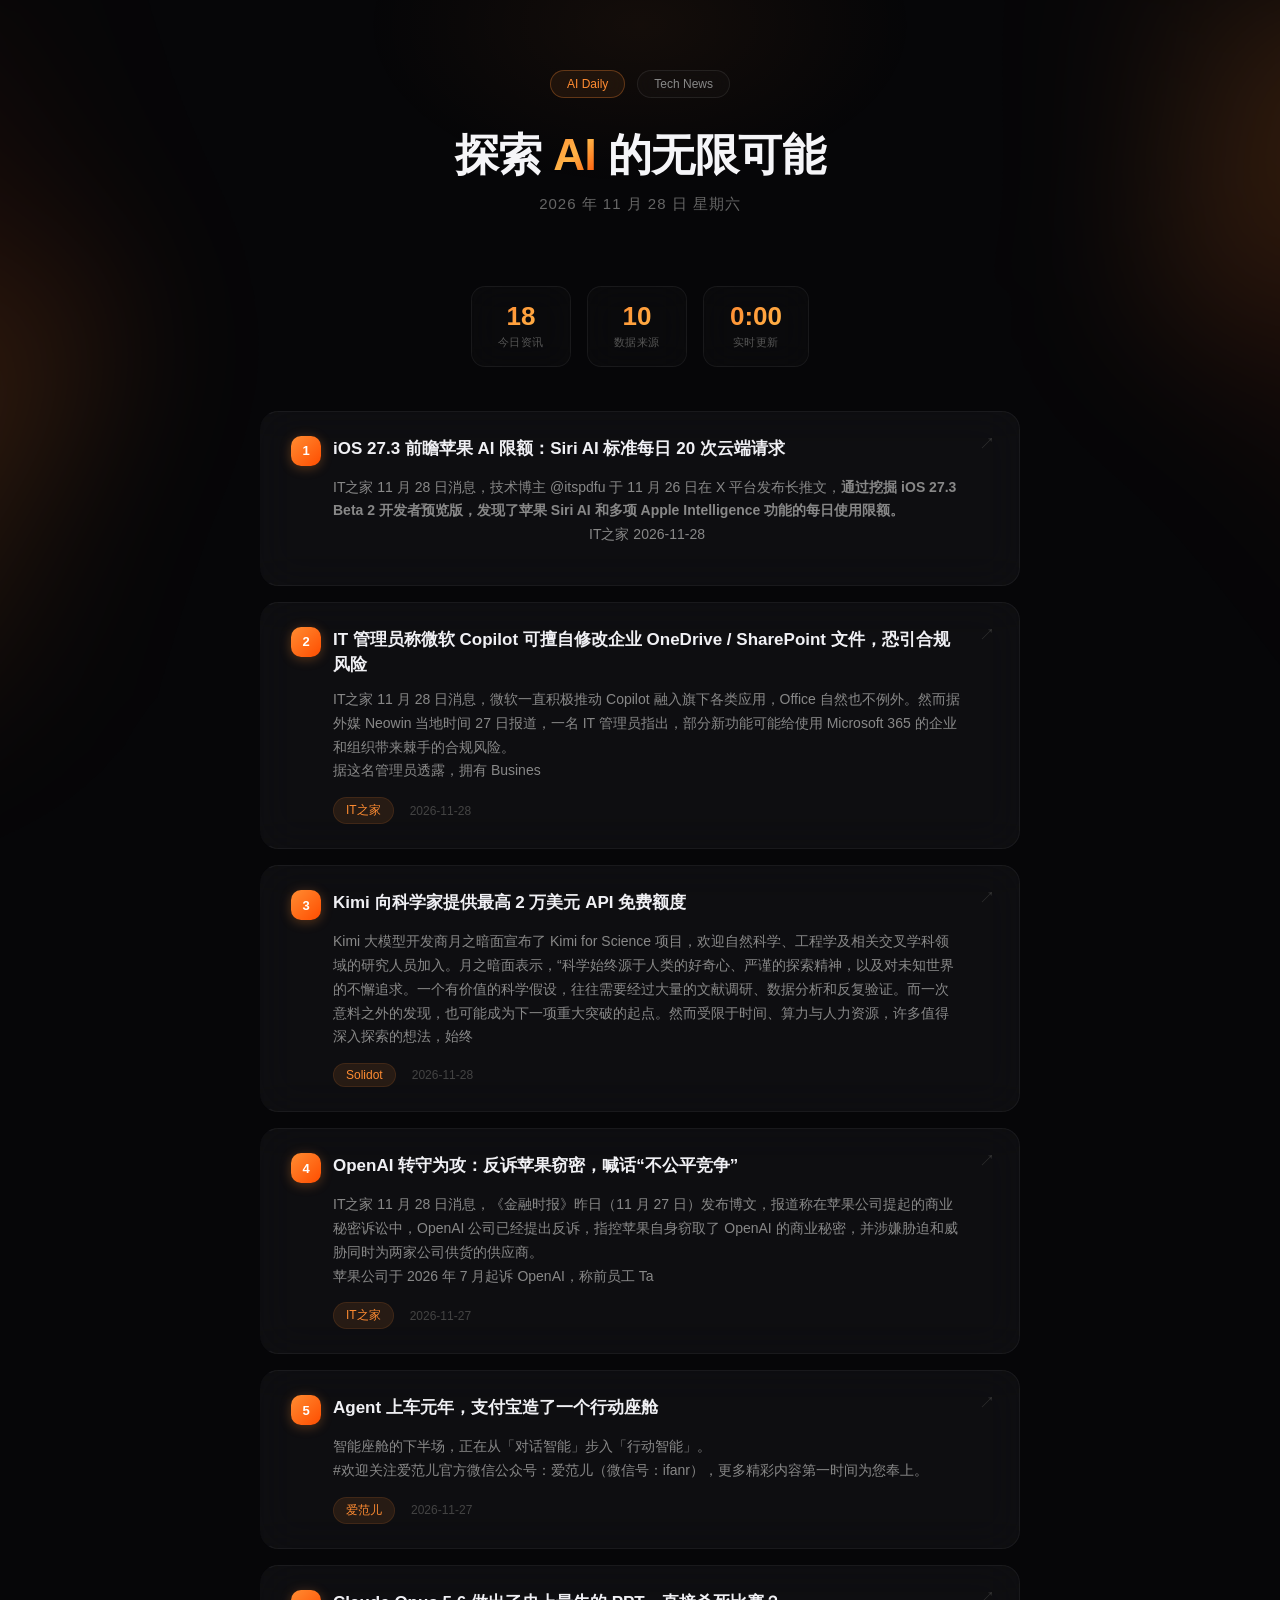
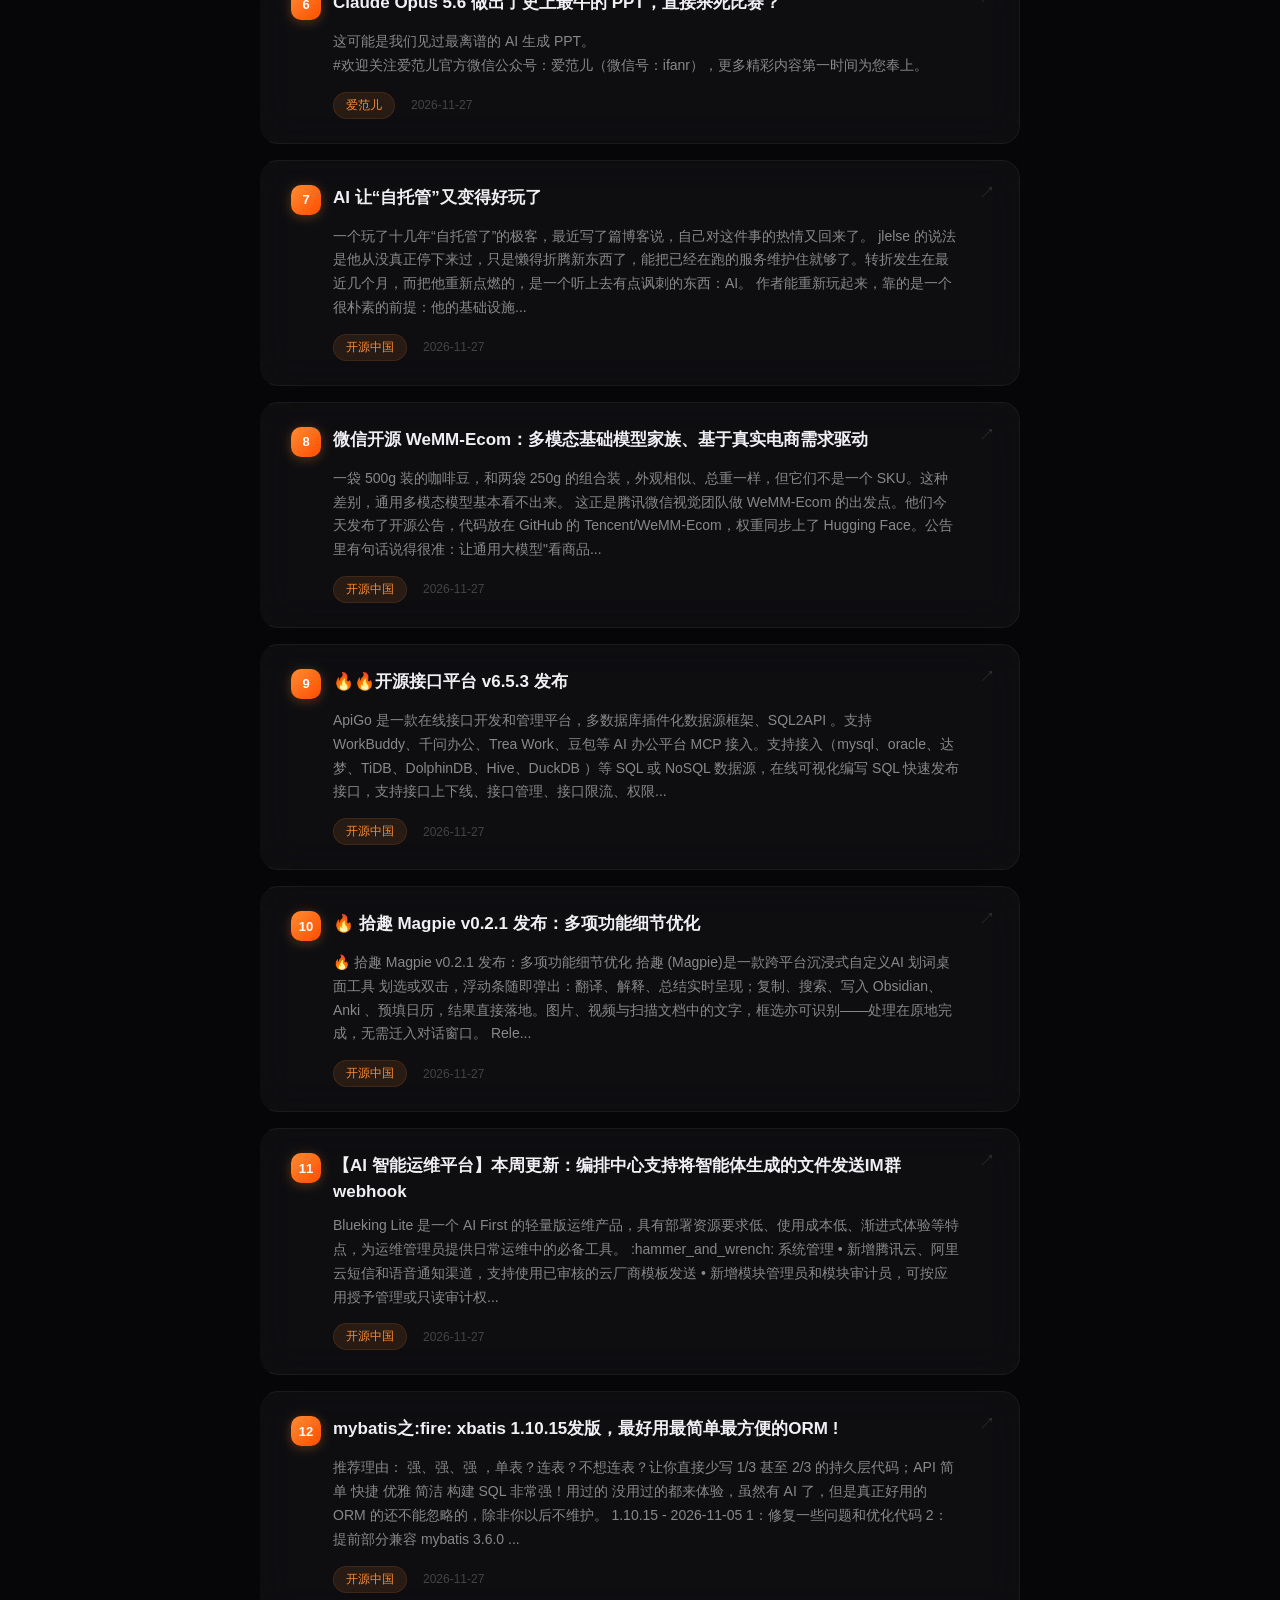
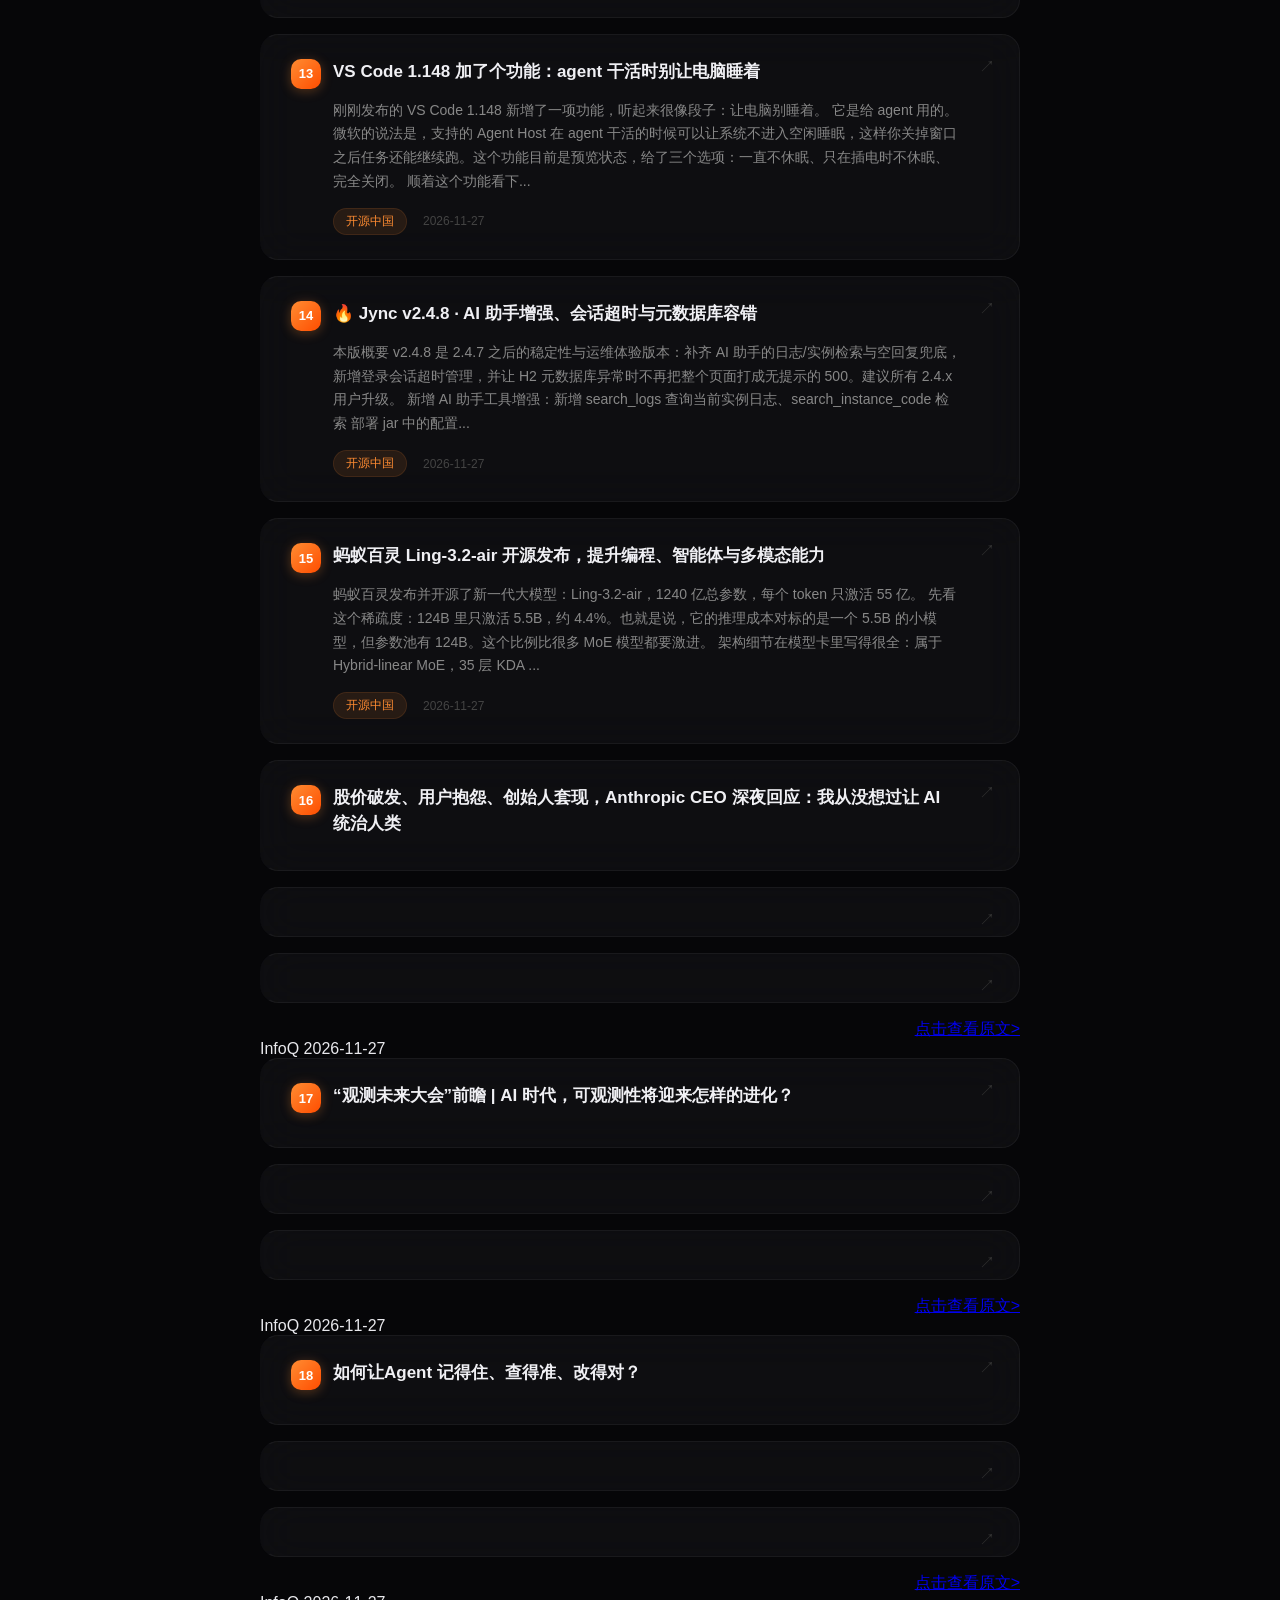
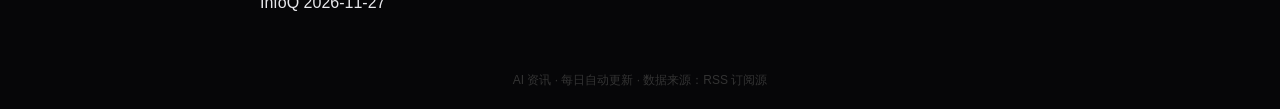
==== commit 2e8091b3: "auto: 每日新闻刷新 2026-11-28" ====
--- a/News_Project/index.html
+++ b/News_Project/index.html
@@ -334,61 +334,61 @@
       <span class="pill">Tech News</span>
     </div>
     <h1>探索 <span class="highlight">AI</span> 的无限可能</h1>
-    <p class="date">2026 年 11 月 27 日  星期五</p>
+    <p class="date">2026 年 11 月 28 日  星期六</p>
   </div>
 
   <!-- 统计条 -->
   <div class="stats-bar">
-    <div class="stat-item"><div class="num">30</div><div class="label">今日资讯</div></div>
+    <div class="stat-item"><div class="num">18</div><div class="label">今日资讯</div></div>
     <div class="stat-item"><div class="num">10</div><div class="label">数据来源</div></div>
-    <div class="stat-item"><div class="num">15:00</div><div class="label">实时更新</div></div>
+    <div class="stat-item"><div class="num">0:00</div><div class="label">实时更新</div></div>
   </div>
 
   <!-- 资讯列表 -->
   <div class="news-list">
     
-    <a class="card" href="https://www.ithome.com/1/033/769.htm" target="_blank" rel="noopener noreferrer" title="点击查看详情">
+    <a class="card" href="https://www.ithome.com/1/033/795.htm" target="_blank" rel="noopener noreferrer" title="点击查看详情">
       <div class="card-header">
         <div class="index">1</div>
-        <div class="title">华擎推出旗舰一体式液冷 Taichi AQUA 360 LCD：引入分体式设计</div>
-      </div>
-      <div class="summary"><p data-vmark="ccda">IT之家 11 月 27 日消息，华擎 (ASRock) 今日宣布推出旗舰级处理器液冷散热器 Taichi AQUA 360 LCD。该型号总体上来看属于一体式 (AIO) 类型，但又具备一些分体式的特质。</p><p data-vmark="4948" style="text-align: center;"><img src="https://img.i</div>
+        <div class="title">iOS 27.3 前瞻苹果 AI 限额：Siri AI 标准每日 20 次云端请求</div>
+      </div>
+      <div class="summary"><p data-vmark="41a0">IT之家 11 月 28 日消息，技术博主 @itspdfu 于 11 月 26 日在 X 平台发布长推文，<strong>通过挖掘 iOS 27.3 Beta 2 开发者预览版，发现了苹果 Siri AI 和多项 Apple Intelligence 功能的每日使用限额。</strong></p><p style="text-align: center;</div>
       <div class="meta">
         <span class="source">IT之家</span>
-        <span class="time">2026-11-27</span>
-      </div>
-    </a>
-    
-    <a class="card" href="https://www.ithome.com/1/033/763.htm" target="_blank" rel="noopener noreferrer" title="点击查看详情">
+        <span class="time">2026-11-28</span>
+      </div>
+    </a>
+    
+    <a class="card" href="https://www.ithome.com/1/033/790.htm" target="_blank" rel="noopener noreferrer" title="点击查看详情">
       <div class="card-header">
         <div class="index">2</div>
-        <div class="title">防考生利用 AI 作弊，韩国学校抢购金属探测器</div>
-      </div>
-      <div class="summary"><p data-vmark="5e9f">IT之家 11 月 27 日消息，据央视新闻报道，为防范考生利用人工智能（AI）设备作弊，韩国教育部近日发布新规，要求所有参加校内考试的学生须在考试前后<strong>接受金属探测器检查</strong>。各地学校加紧采购金属探测器，导致供不应求。</p><p data-vmark="9da8">报道提到，一家生产便携式金属探测器的韩国厂商 27 日表示，</div>
+        <div class="title">IT 管理员称微软 Copilot 可擅自修改企业 OneDrive / SharePoint 文件，恐引合规风险</div>
+      </div>
+      <div class="summary"><p data-vmark="27be">IT之家 11 月 28 日消息，微软一直积极推动 Copilot 融入旗下各类应用，Office 自然也不例外。然而据外媒 Neowin 当地时间 27 日报道，一名 IT 管理员指出，部分新功能可能给使用 Microsoft 365 的企业和组织带来棘手的合规风险。</p><p data-vmark="a4d6">据这名管理员透露，拥有 Busines</div>
       <div class="meta">
         <span class="source">IT之家</span>
-        <span class="time">2026-11-27</span>
-      </div>
-    </a>
-    
-    <a class="card" href="https://www.ithome.com/1/033/753.htm" target="_blank" rel="noopener noreferrer" title="点击查看详情">
+        <span class="time">2026-11-28</span>
+      </div>
+    </a>
+    
+    <a class="card" href="https://www.solidot.org/story?sid=86015" target="_blank" rel="noopener noreferrer" title="点击查看详情">
       <div class="card-header">
         <div class="index">3</div>
-        <div class="title">千里科技印奇：智驾业务将聚焦两至三家头部车企，从车型定义阶段参与开发</div>
-      </div>
-      <div class="summary"><p data-vmark="abb9">IT之家 11 月 27 日消息，据界面新闻报道，千里科技董事长、阶跃星辰董事长印奇在投资者交流会上表示，<strong>千里科技未来将聚焦两至三家头部车企客户</strong>，从车型定义阶段参与开发，与车企共同设计智驾算法及芯片、传感器、域控制器等硬件配置。</p><p data-vmark="57d2">印奇称<strong>吉利是这一合作模式的代表</div>
-      <div class="meta">
-        <span class="source">IT之家</span>
-        <span class="time">2026-11-27</span>
-      </div>
-    </a>
-    
-    <a class="card" href="https://www.ithome.com/1/033/748.htm" target="_blank" rel="noopener noreferrer" title="点击查看详情">
+        <div class="title">Kimi 向科学家提供最高 2 万美元 API 免费额度</div>
+      </div>
+      <div class="summary">Kimi 大模型开发商月之暗面宣布了 Kimi for Science 项目，欢迎自然科学、工程学及相关交叉学科领域的研究人员加入。月之暗面表示，“科学始终源于人类的好奇心、严谨的探索精神，以及对未知世界的不懈追求。一个有价值的科学假设，往往需要经过大量的文献调研、数据分析和反复验证。而一次意料之外的发现，也可能成为下一项重大突破的起点。然而受限于时间、算力与人力资源，许多值得深入探索的想法，始终</div>
+      <div class="meta">
+        <span class="source">Solidot</span>
+        <span class="time">2026-11-28</span>
+      </div>
+    </a>
+    
+    <a class="card" href="https://www.ithome.com/1/033/780.htm" target="_blank" rel="noopener noreferrer" title="点击查看详情">
       <div class="card-header">
         <div class="index">4</div>
-        <div class="title">美团王兴：与微信小微合作按计划推进，预计明年 AI 资本开支将低于今年</div>
-      </div>
-      <div class="summary"><p data-vmark="323d">IT之家 11 月 27 日消息，据每日经济新闻，对于市场关注的美团与微信小微的试点合作进展，美团 CEO 王兴在财报发布后的业绩电话会上表示，<strong>双方合作正按计划推进</strong>，双方聚焦本地服务场景，优先打磨微信生态内完整服务链路。</p><p data-vmark="d5bc">王兴认为，微信 AI 能力叠加美团本地供给与履约能力，</div>
+        <div class="title">OpenAI 转守为攻：反诉苹果窃密，喊话“不公平竞争”</div>
+      </div>
+      <div class="summary"><p data-vmark="e84c">IT之家 11 月 28 日消息，《金融时报》昨日（11 月 27 日）发布博文，报道称在苹果公司提起的商业秘密诉讼中，OpenAI 公司已经提出反诉，指控苹果自身窃取了 OpenAI 的商业秘密，并涉嫌胁迫和威胁同时为两家公司供货的供应商。</p><p data-vmark="45f2">苹果公司于 2026 年 7 月起诉 OpenAI，称前员工 Ta</div>
       <div class="meta">
         <span class="source">IT之家</span>
         <span class="time">2026-11-27</span>
@@ -560,150 +560,6 @@
       <div class="meta">
         <span class="source">InfoQ</span>
         <span class="time">2026-11-27</span>
-      </div>
-    </a>
-    
-    <a class="card" href="https://www.infoq.cn/article/zRubhYcrBMTrOvzjlPQN?utm_source=rss&utm_medium=article" target="_blank" rel="noopener noreferrer" title="点击查看详情">
-      <div class="card-header">
-        <div class="index">19</div>
-        <div class="title">瞄准“走偏”与“健忘”两道难题：蚂蚁灵波发布两大模型，补齐机器人空间导航能力</div>
-      </div>
-      <div class="summary"><div align='right'><a href='https://www.infoq.cn/article/zRubhYcrBMTrOvzjlPQN?utm_source=rss&utm_medium=article'>点击查看原文></a></div></div>
-      <div class="meta">
-        <span class="source">InfoQ</span>
-        <span class="time">2026-11-27</span>
-      </div>
-    </a>
-    
-    <a class="card" href="https://www.infoq.cn/article/Ql4GGMIEqA3bI2W2lh7h?utm_source=rss&utm_medium=article" target="_blank" rel="noopener noreferrer" title="点击查看详情">
-      <div class="card-header">
-        <div class="index">20</div>
-        <div class="title">给 AI 编码智能体装上知识库，反而更费 Token？JioHotstar 测完六种方案，文件搜索依然能打</div>
-      </div>
-      <div class="summary"><div align='right'><a href='https://www.infoq.cn/article/Ql4GGMIEqA3bI2W2lh7h?utm_source=rss&utm_medium=article'>点击查看原文></a></div></div>
-      <div class="meta">
-        <span class="source">InfoQ</span>
-        <span class="time">2026-11-27</span>
-      </div>
-    </a>
-    
-    <a class="card" href="https://www.infoq.cn/article/2uDBVKjk3kJXRb6CqQfu?utm_source=rss&utm_medium=article" target="_blank" rel="noopener noreferrer" title="点击查看详情">
-      <div class="card-header">
-        <div class="index">21</div>
-        <div class="title">DoorDash利用AI智能体将生鲜杂货复购延迟从16秒降至2秒</div>
-      </div>
-      <div class="summary"><div align='right'><a href='https://www.infoq.cn/article/2uDBVKjk3kJXRb6CqQfu?utm_source=rss&utm_medium=article'>点击查看原文></a></div></div>
-      <div class="meta">
-        <span class="source">InfoQ</span>
-        <span class="time">2026-11-27</span>
-      </div>
-    </a>
-    
-    <a class="card" href="https://www.infoq.cn/article/Y6xTPR1bRWqmNNakCtXm?utm_source=rss&utm_medium=article" target="_blank" rel="noopener noreferrer" title="点击查看详情">
-      <div class="card-header">
-        <div class="index">22</div>
-        <div class="title">淘天集团 AI 研发负责人吕承飞（吕行）已确认出席 AICon北京，分享淘宝 AI 原生研发系统实战</div>
-      </div>
-      <div class="summary"><div align='right'><a href='https://www.infoq.cn/article/Y6xTPR1bRWqmNNakCtXm?utm_source=rss&utm_medium=article'>点击查看原文></a></div></div>
-      <div class="meta">
-        <span class="source">InfoQ</span>
-        <span class="time">2026-11-27</span>
-      </div>
-    </a>
-    
-    <a class="card" href="https://sspai.com/post/119658" target="_blank" rel="noopener noreferrer" title="点击查看详情">
-      <div class="card-header">
-        <div class="index">23</div>
-        <div class="title">本周看什么 | 最近值得一看的 8 部作品</div>
-      </div>
-      <div class="summary">☕️TL;DR近期佳作推荐：[电影]泥面人、[电影]峡湾、[电影]童话继姊妹、[英剧]警之光第四季、[加拿大]槲寄生谋杀案第三季、[国产]今天是太阳雨、[纪录片]一切如你所见、[真人秀]魔鬼的计谋：死 ...<a href="https://sspai.com/post/119658" target="_blank">查看全文</a></div>
-      <div class="meta">
-        <span class="source">少数派</span>
-        <span class="time">2026-11-27</span>
-      </div>
-    </a>
-    
-    <a class="card" href="https://sspai.com/post/119601" target="_blank" rel="noopener noreferrer" title="点击查看详情">
-      <div class="card-header">
-        <div class="index">24</div>
-        <div class="title">「黑五」值得买：不容错过的 App 和服务优惠</div>
-      </div>
-      <div class="summary">先预祝大家买得愉快、用得舒心。<a href="https://sspai.com/post/119601" target="_blank">查看全文</a></div>
-      <div class="meta">
-        <span class="source">少数派</span>
-        <span class="time">2026-11-27</span>
-      </div>
-    </a>
-    
-    <a class="card" href="https://sspai.com/post/119632" target="_blank" rel="noopener noreferrer" title="点击查看详情">
-      <div class="card-header">
-        <div class="index">25</div>
-        <div class="title">派早报：1Password 确认内部系统遭入侵等</div>
-      </div>
-      <div class="summary">索尼 WH-1000XM4C 无线降噪耳机国行正式发售，微软公布 Windows Server 2028 功能清理计划等。<a href="https://sspai.com/post/119632" target="_blank">查看全文</a></div>
-      <div class="meta">
-        <span class="source">少数派</span>
-        <span class="time">2026-11-27</span>
-      </div>
-    </a>
-    
-    <a class="card" href="https://www.appinn.com/snapfind/" target="_blank" rel="noopener noreferrer" title="点击查看详情">
-      <div class="card-header">
-        <div class="index">26</div>
-        <div class="title">SnapFind – 只做截图文字识别的开源工具，本地离线 OCR</div>
-      </div>
-      <div class="summary">SnapFind 是一款功能极简的开源 Windows 工具，只做一件事：从屏幕上提取文字。无需联网，无需部署大模型，按下快捷键、框选屏幕区域，即可完成 OCR 文字识别。@Appinn 来自发现频道，开发者自荐：https://meta.appinn.net/t/topic/89360 SnapF </div>
-      <div class="meta">
-        <span class="source">小众软件</span>
-        <span class="time">2026-11-27</span>
-      </div>
-    </a>
-    
-    <a class="card" href="https://www.infoq.cn/article/z9IwzAY8hP15oDa2VKi6?utm_source=rss&utm_medium=article" target="_blank" rel="noopener noreferrer" title="点击查看详情">
-      <div class="card-header">
-        <div class="index">27</div>
-        <div class="title">破发不算最疼，Claude Code核心班底被OpenAI疯狂收割才是：Anthropic的编程王座悬了？</div>
-      </div>
-      <div class="summary"><div align='right'><a href='https://www.infoq.cn/article/z9IwzAY8hP15oDa2VKi6?utm_source=rss&utm_medium=article'>点击查看原文></a></div></div>
-      <div class="meta">
-        <span class="source">InfoQ</span>
-        <span class="time">2026-11-26</span>
-      </div>
-    </a>
-    
-    <a class="card" href="https://www.infoq.cn/article/vfmBDlfQRRfHq4Jyi5b6?utm_source=rss&utm_medium=article" target="_blank" rel="noopener noreferrer" title="点击查看详情">
-      <div class="card-header">
-        <div class="index">28</div>
-        <div class="title">Snowflake CoCo 再进化：让数据开发进入 Agent 自主执行时代 ｜ 技术趋势</div>
-      </div>
-      <div class="summary"><div align='right'><a href='https://www.infoq.cn/article/vfmBDlfQRRfHq4Jyi5b6?utm_source=rss&utm_medium=article'>点击查看原文></a></div></div>
-      <div class="meta">
-        <span class="source">InfoQ</span>
-        <span class="time">2026-11-26</span>
-      </div>
-    </a>
-    
-    <a class="card" href="https://sspai.com/post/116773" target="_blank" rel="noopener noreferrer" title="点击查看详情">
-      <div class="card-header">
-        <div class="index">29</div>
-        <div class="title">App+1｜Agora：开源、易用、好用，给 Android 用户的 LLM 聊天工具</div>
-      </div>
-      <div class="summary">如果你在通过 API 调用你喜欢的大模型，希望它们能像 Kimi 等商业 AI 客户端那样用着顺手，那 Agora 就是为你而来的。相信我，Agora 不会让你失望。<a href="https://sspai.com/post/116773" target="_blank">查看全文</a></div>
-      <div class="meta">
-        <span class="source">少数派</span>
-        <span class="time">2026-11-26</span>
-      </div>
-    </a>
-    
-    <a class="card" href="https://sspai.com/post/119563" target="_blank" rel="noopener noreferrer" title="点击查看详情">
-      <div class="card-header">
-        <div class="index">30</div>
-        <div class="title">论文作图不求人，用 ChatGPT 和 Keynote 免费搞定机理图</div>
-      </div>
-      <div class="summary">在 AI 工具玲琅满目的今天，用各种方法「写」出一篇论文已经不算难事。但有一个环节依然很让人头疼——论文里的机理图。<a href="https://sspai.com/post/119563" target="_blank">查看全文</a></div>
-      <div class="meta">
-        <span class="source">少数派</span>
-        <span class="time">2026-11-26</span>
       </div>
     </a>
     
